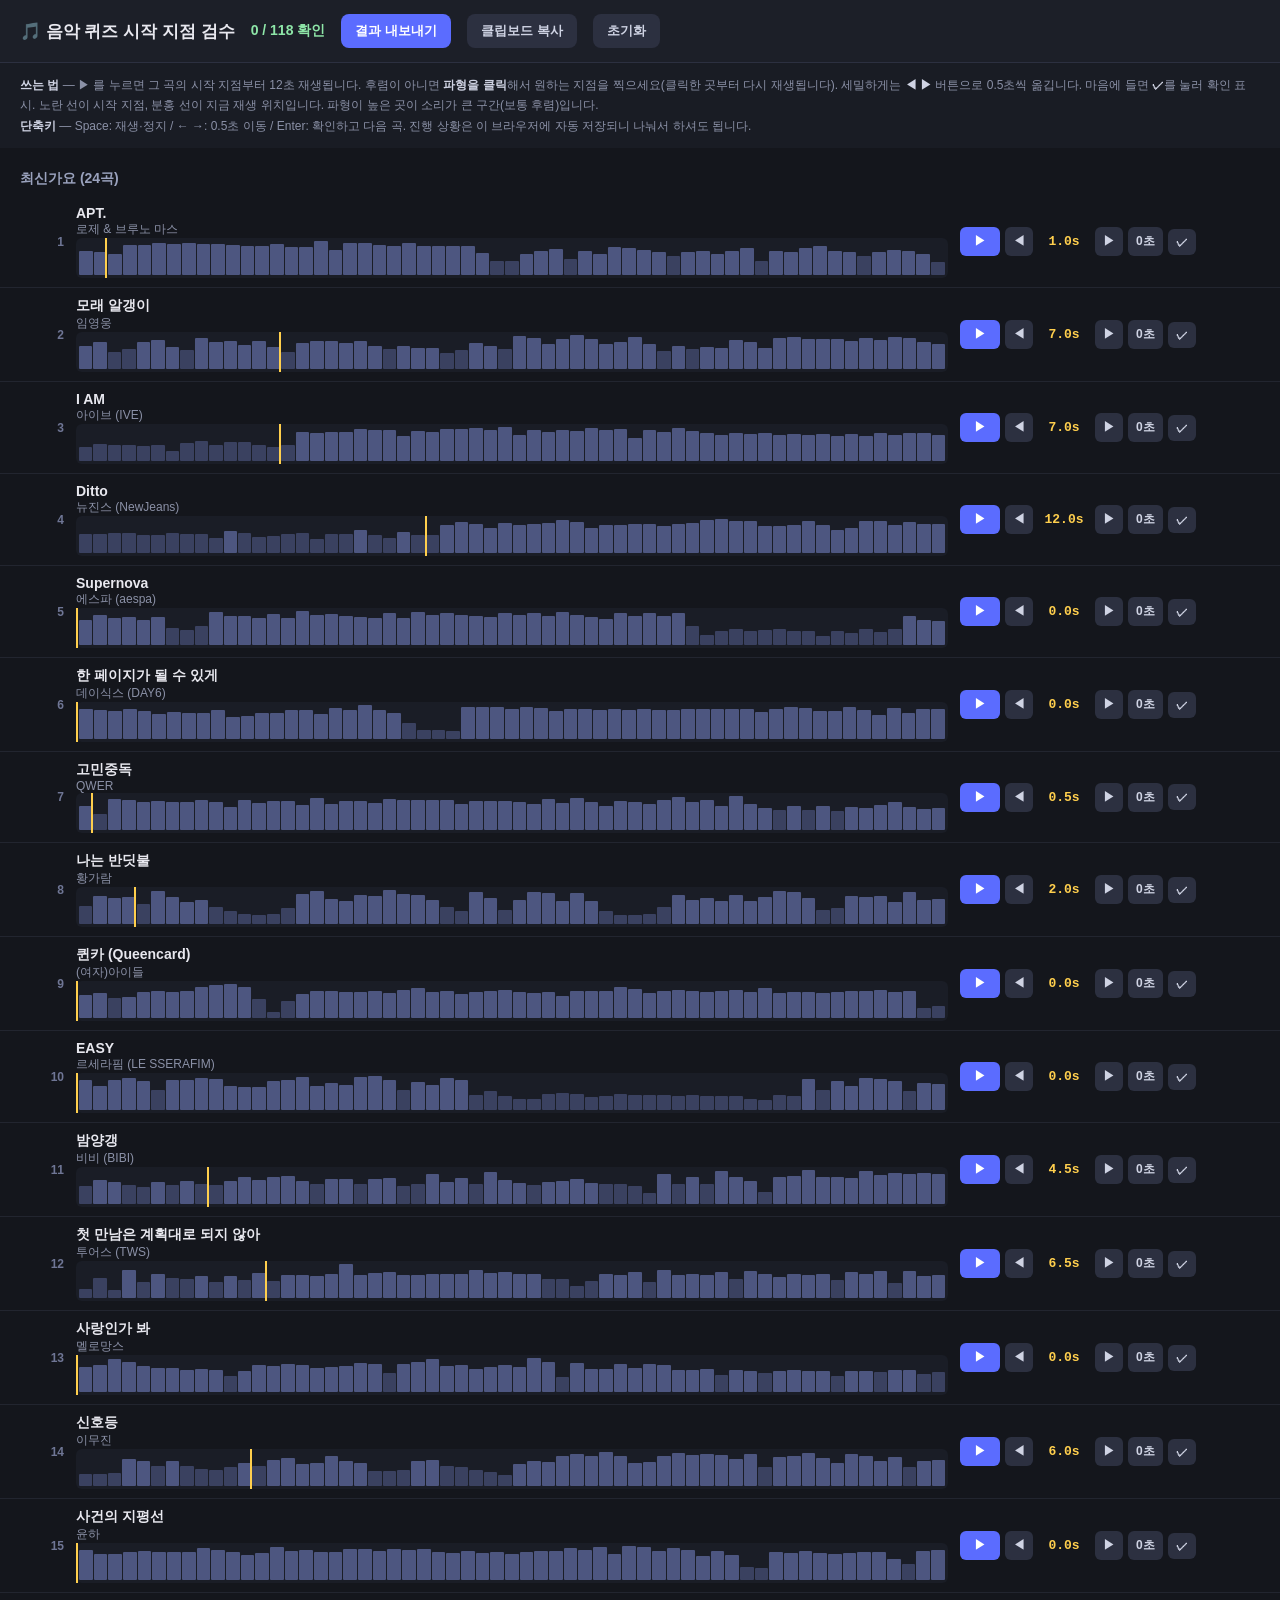
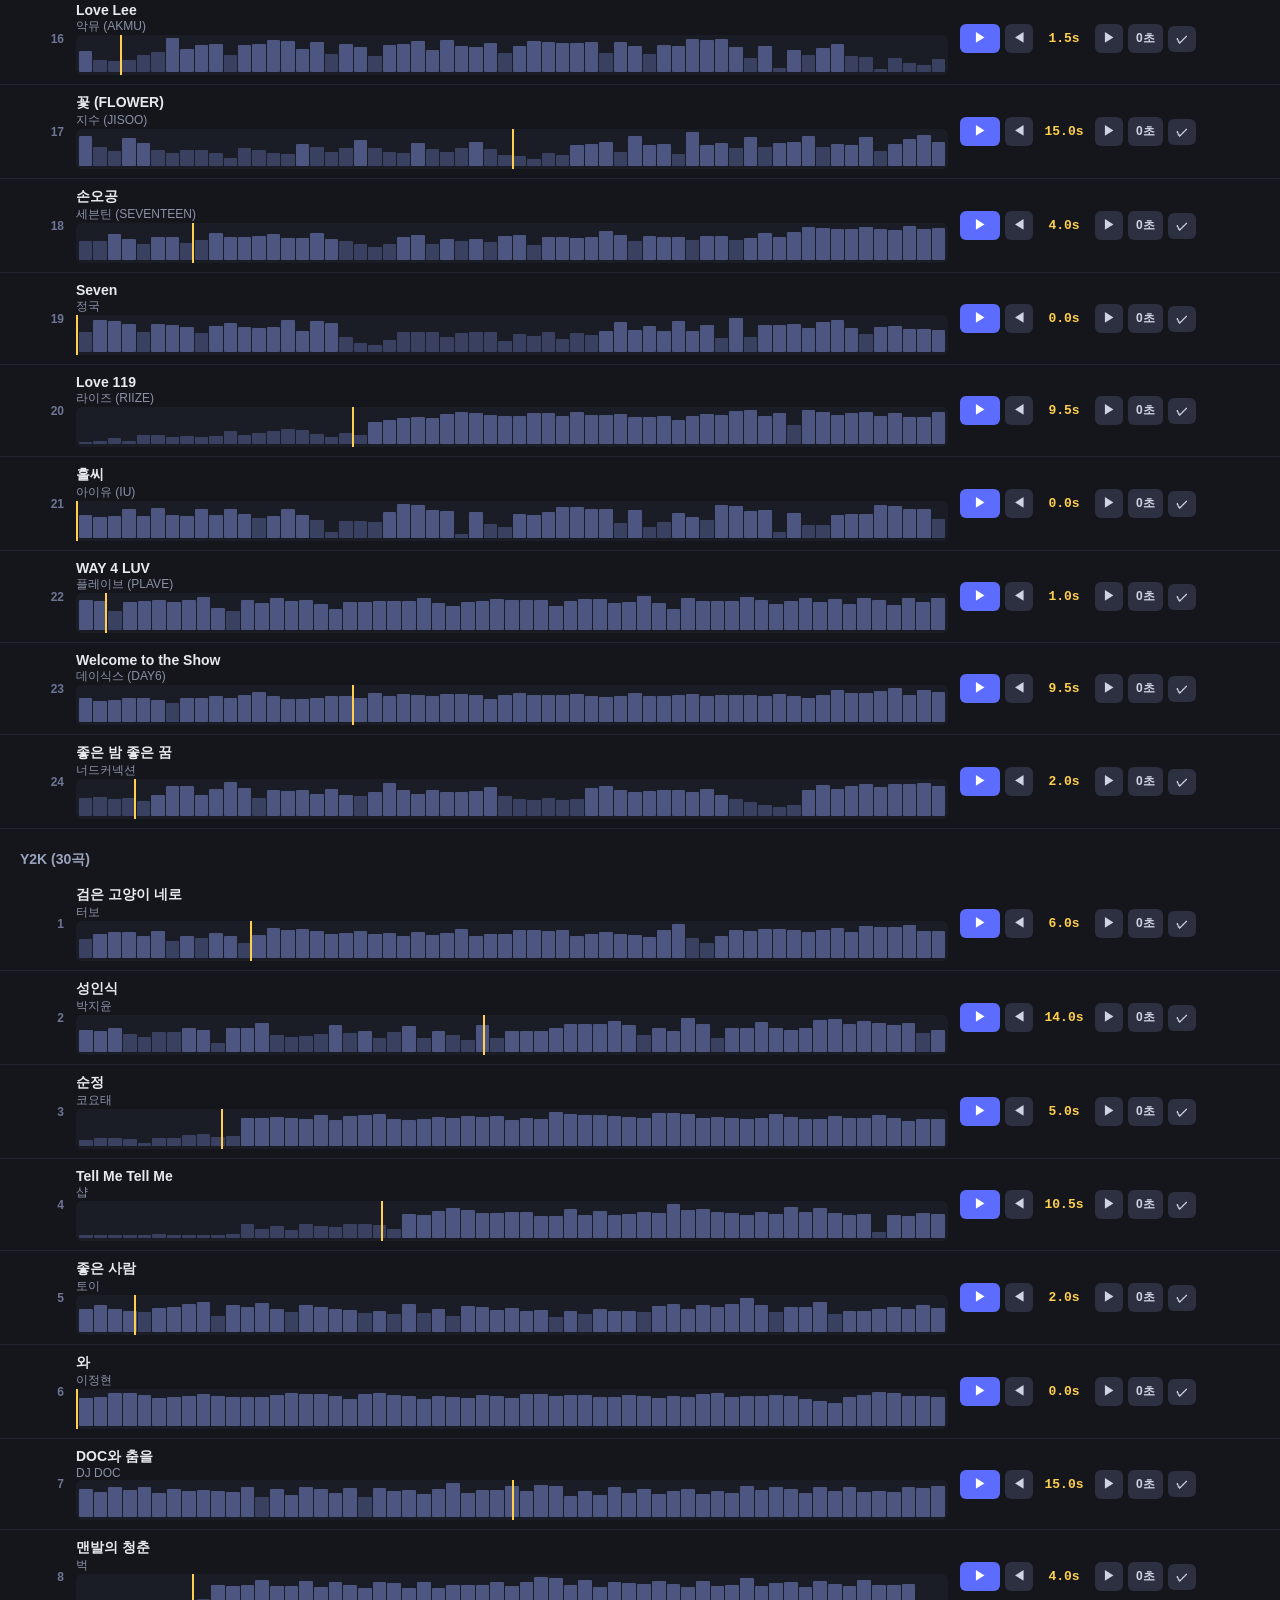
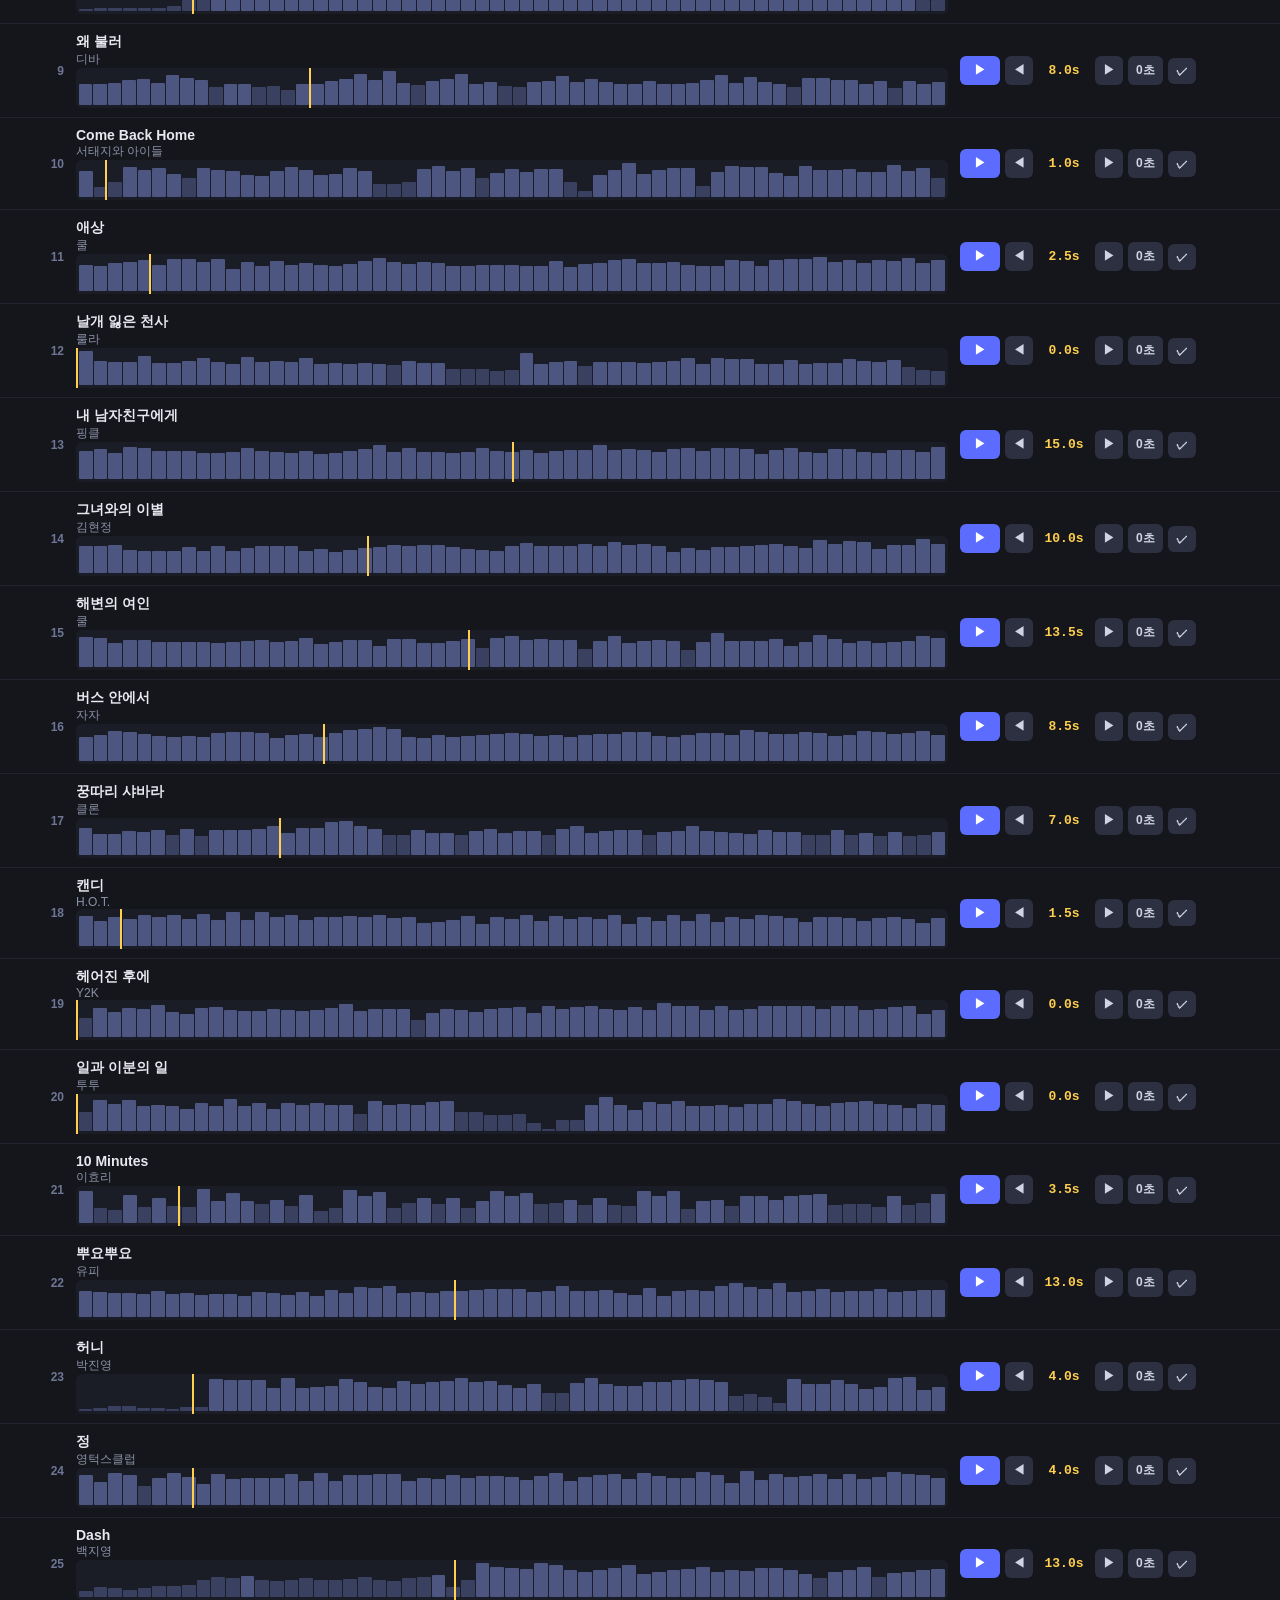
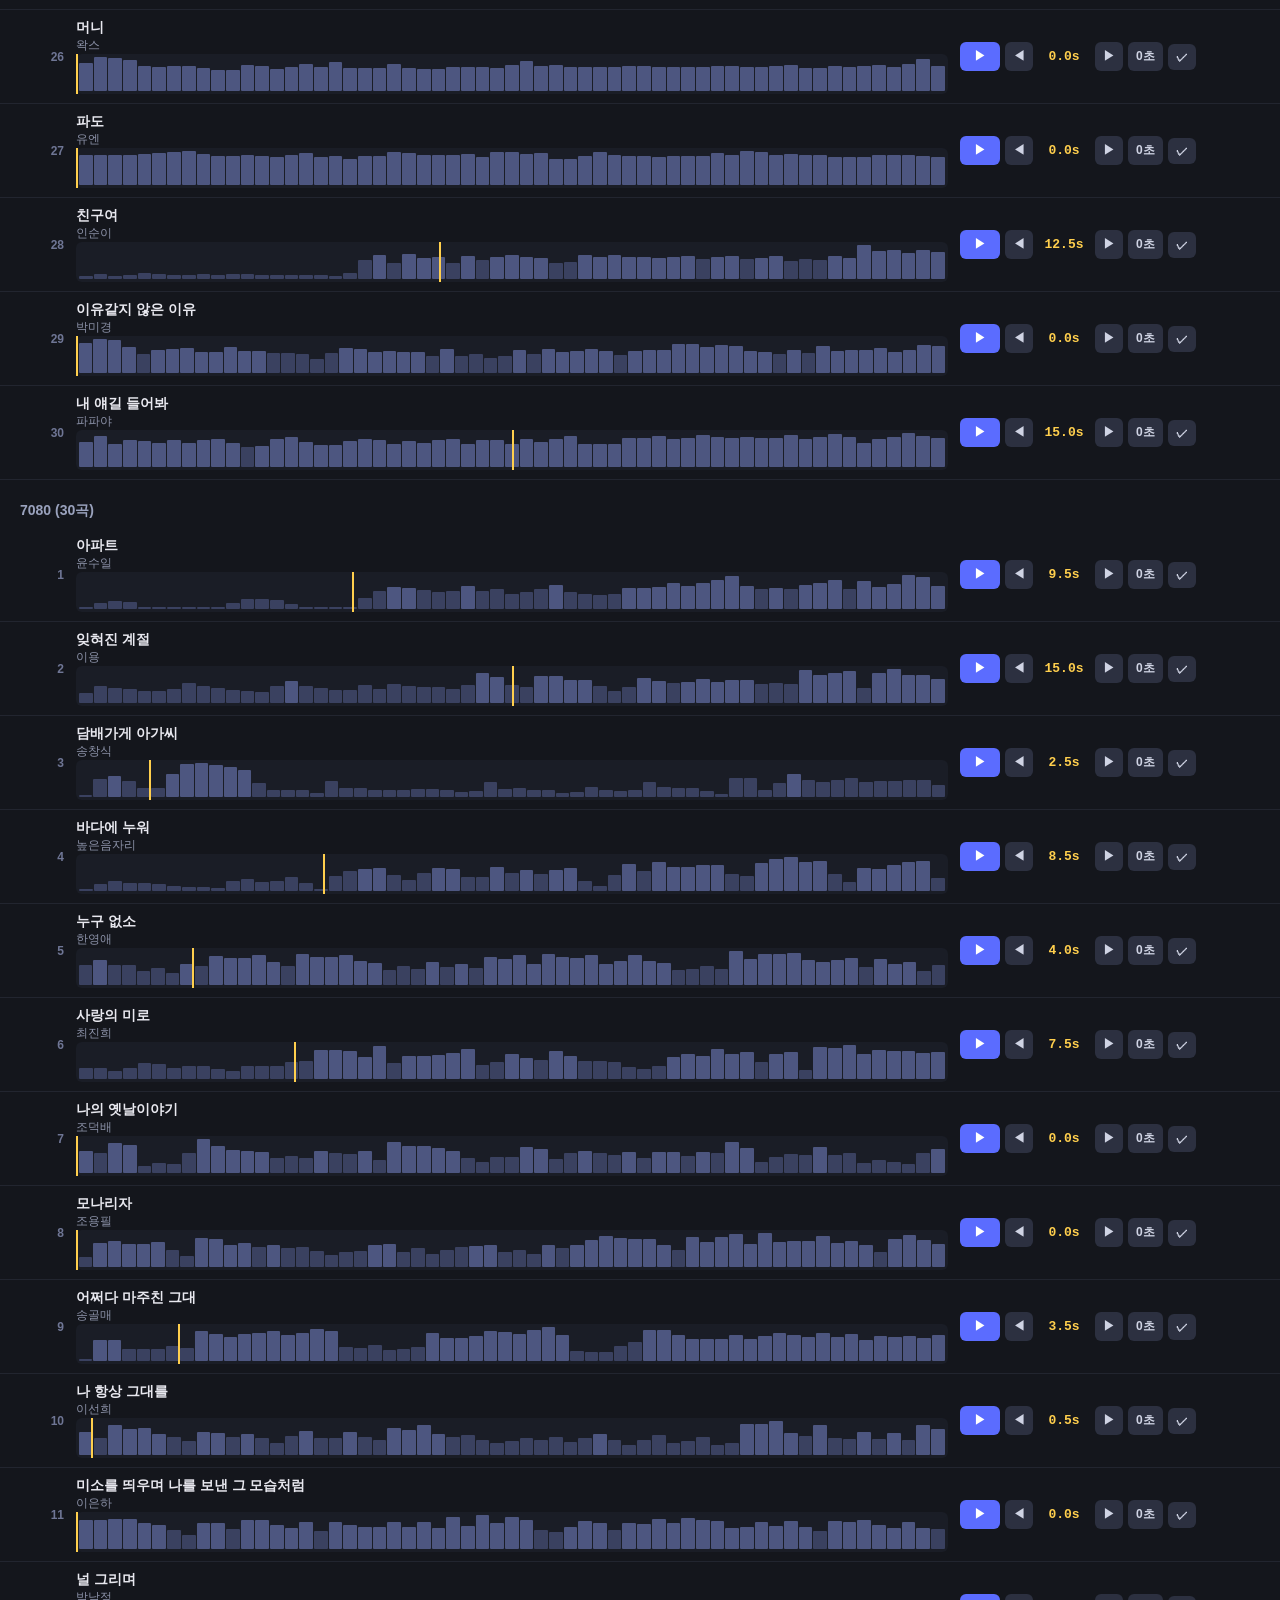
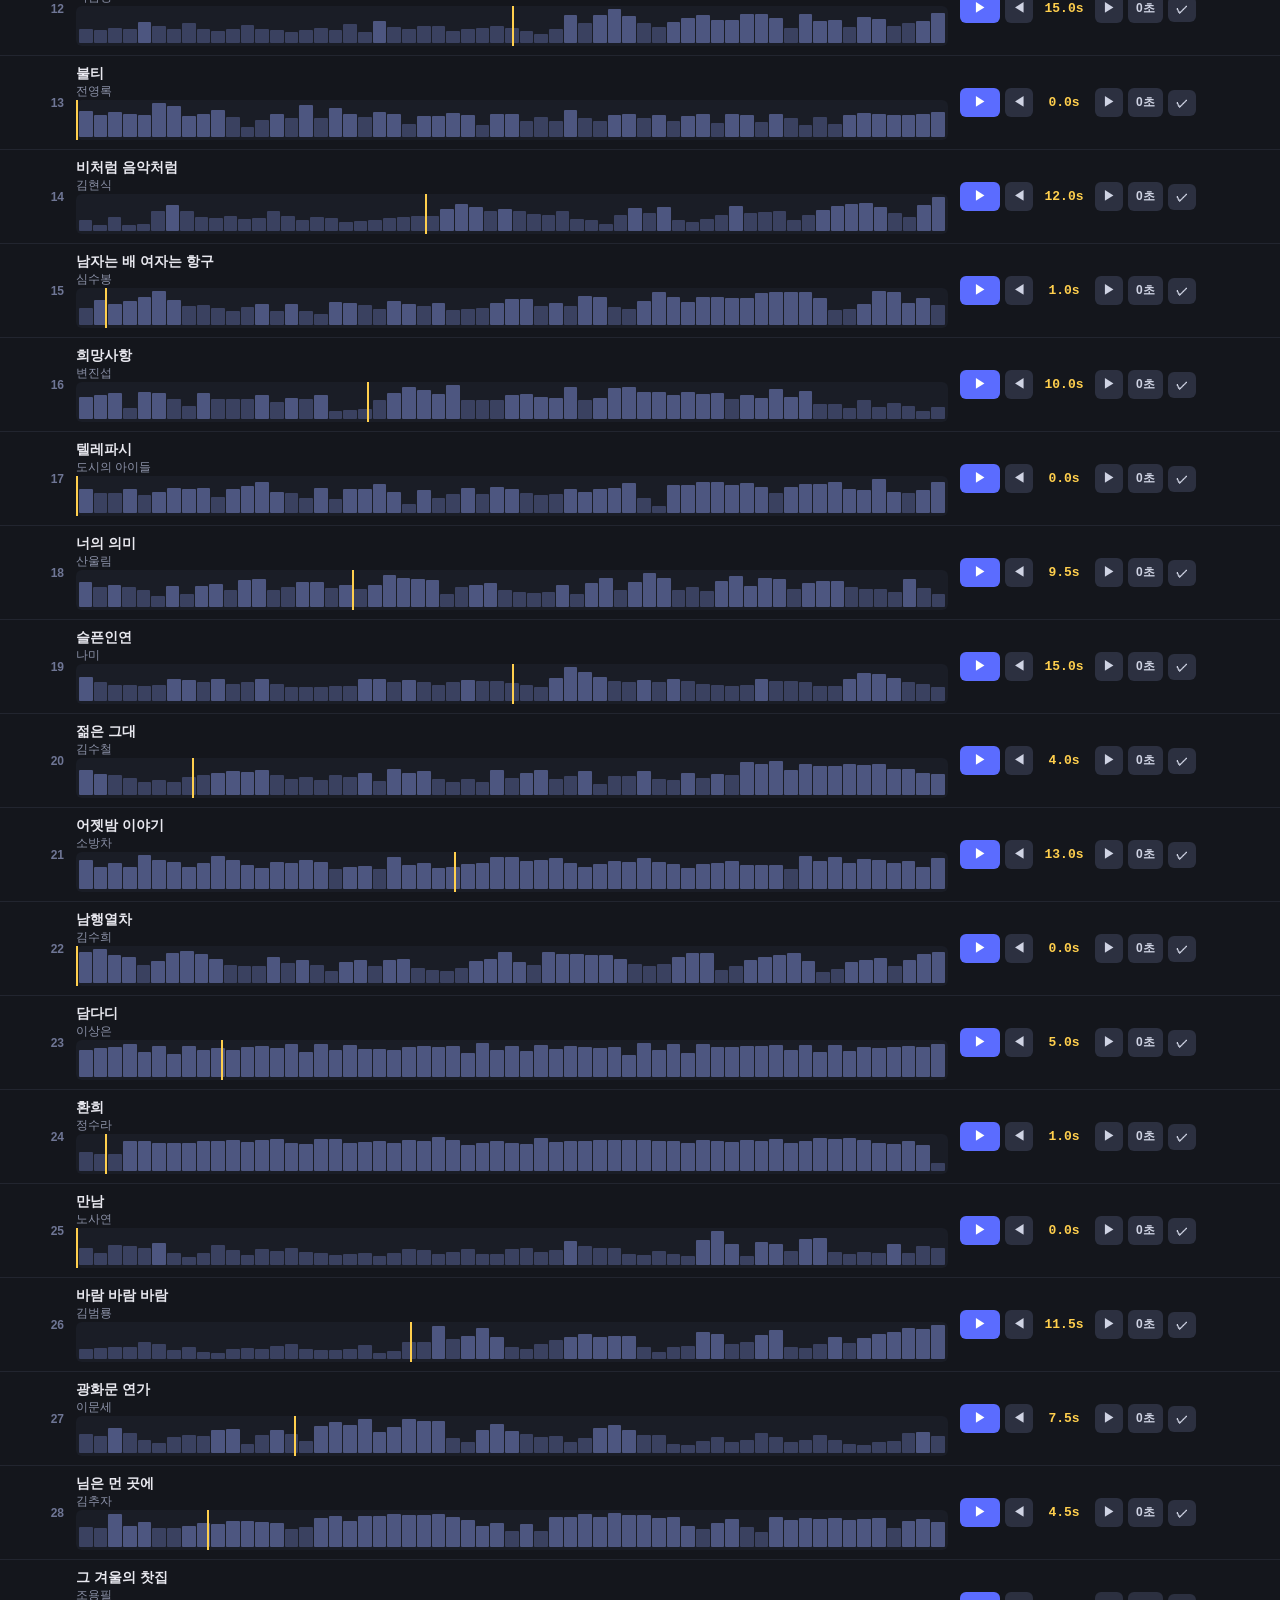
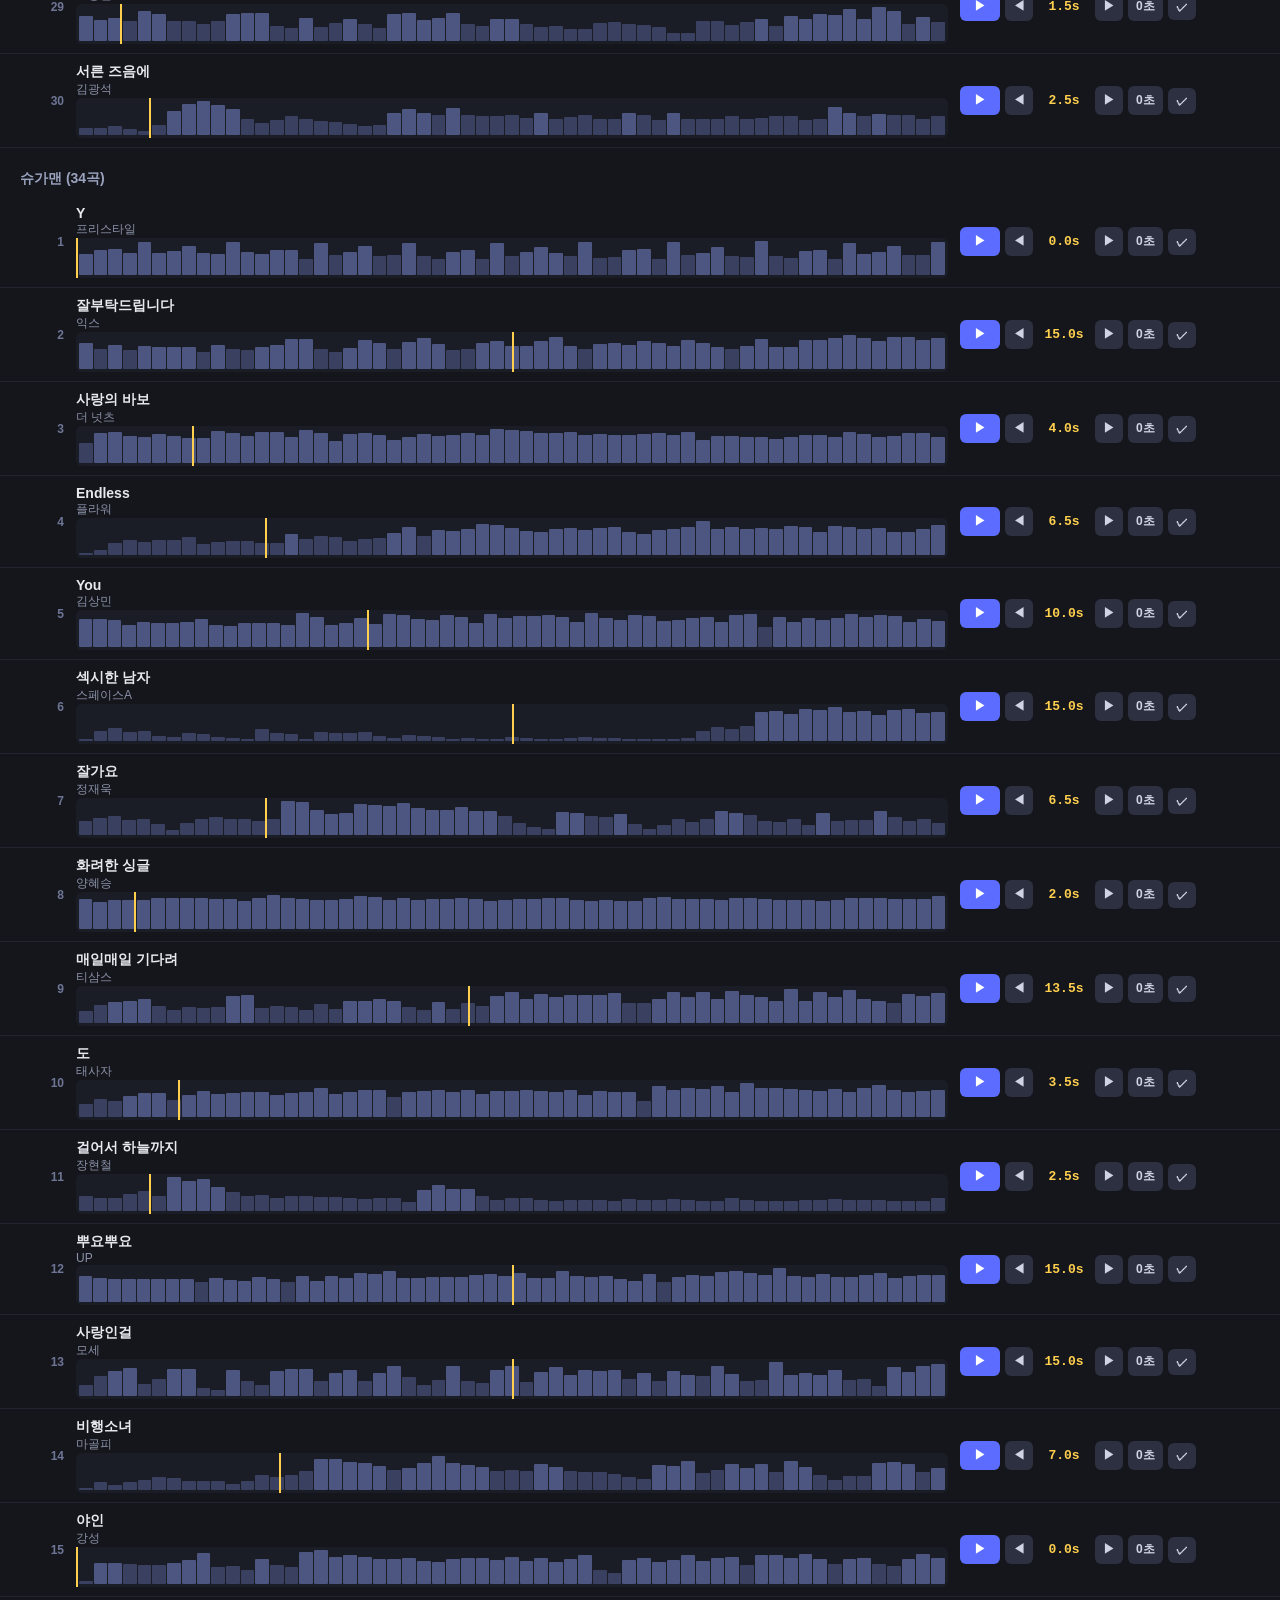
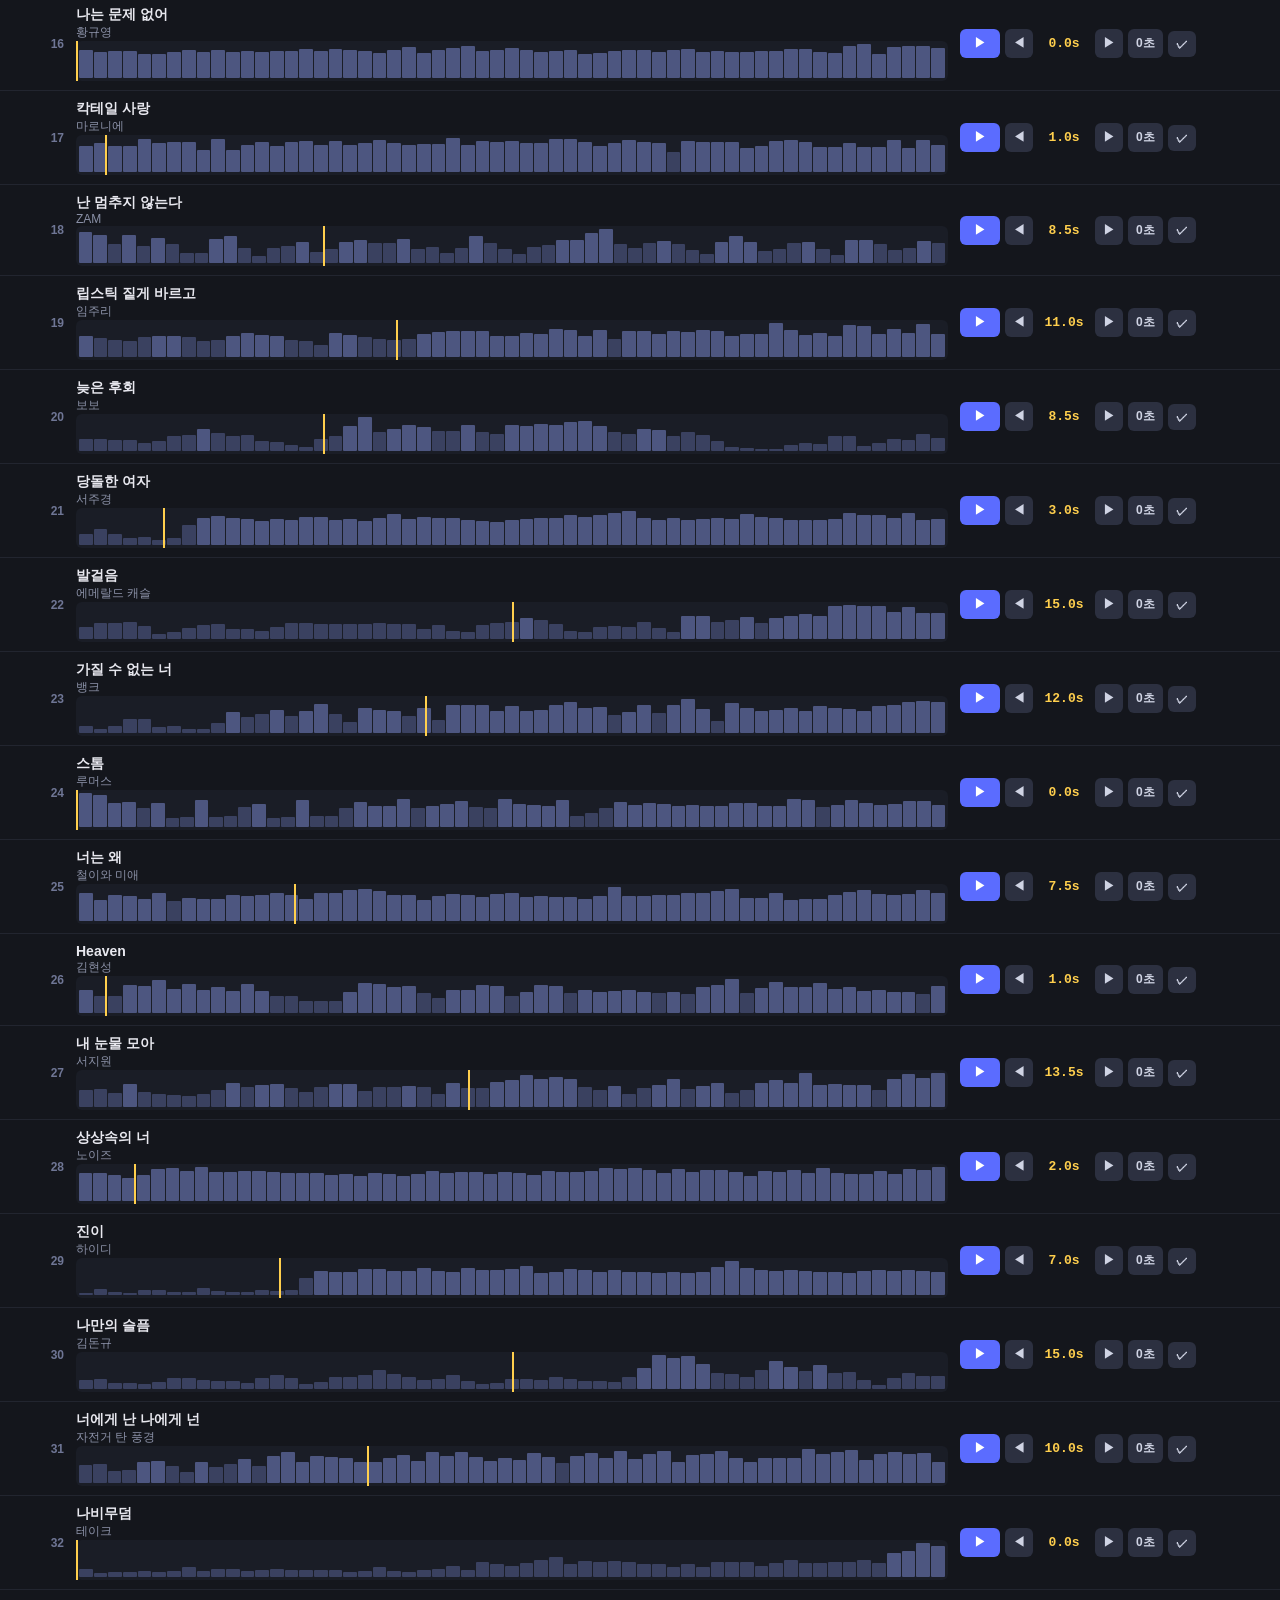
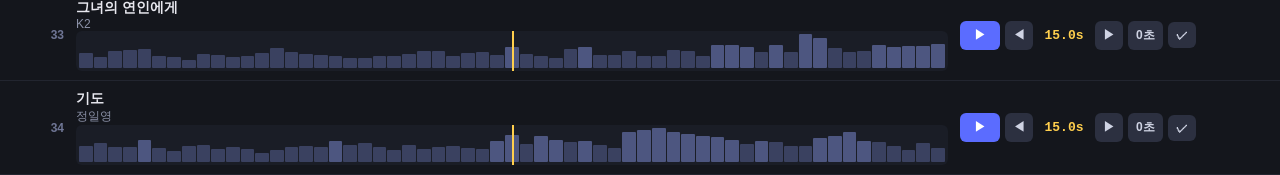
==== tools/start-review.html @ 438a7fe8 "음악 퀴즈: 곡별 시작 지점 + 진행자 구간 이동 + 음원 118곡 로컬 저장 문제: 미리듣기 30초가 전주·1절로 시작해 후렴이 안 나오는 곡이 있어 맞히기 애매했음. 118곡 " ====
<!DOCTYPE html>
<html lang="ko">
<head>
<meta charset="utf-8">
<meta name="viewport" content="width=device-width, initial-scale=1">
<title>음악 퀴즈 시작 지점 검수</title>
<style>
  * { box-sizing: border-box; }
  body { margin: 0; font-family: 'Apple SD Gothic Neo','Malgun Gothic',sans-serif; background: #14161c; color: #e8e8ef; }
  header { position: sticky; top: 0; z-index: 10; background: #1c1f28; border-bottom: 1px solid #2c3040;
    padding: 14px 20px; display: flex; gap: 16px; align-items: center; flex-wrap: wrap; }
  header h1 { font-size: 17px; margin: 0; font-weight: 800; }
  .prog { font-size: 14px; font-weight: 700; color: #8ee6a8; }
  .btn { border: 0; border-radius: 8px; padding: 8px 14px; font-weight: 800; cursor: pointer;
    background: #5b6cff; color: #fff; font-size: 13px; }
  .btn.ghost { background: #2c3040; color: #cfd3e3; }
  .btn:hover { filter: brightness(1.15); }
  .help { font-size: 12px; color: #8b91a7; line-height: 1.7; padding: 12px 20px; background: #191c24; }
  .help b { color: #cfd3e3; }
  h2 { font-size: 14px; margin: 22px 20px 8px; color: #9aa2bd; font-weight: 800; }
  .row { display: grid; grid-template-columns: 44px 1fr 300px; gap: 12px; align-items: center;
    padding: 9px 20px; border-bottom: 1px solid #22252f; }
  .row.done { background: #16211a; }
  .row.playing { background: #1d2333; }
  .no { font-size: 12px; color: #6f7695; font-weight: 700; text-align: right; }
  .meta { min-width: 0; }
  .t { font-weight: 800; font-size: 14px; white-space: nowrap; overflow: hidden; text-overflow: ellipsis; }
  .a { font-size: 12px; color: #8b91a7; }
  .wave { position: relative; height: 40px; display: flex; align-items: flex-end; gap: 1px; cursor: pointer;
    background: #1a1d26; border-radius: 6px; padding: 3px; }
  .wave i { flex: 1; background: #3a4160; border-radius: 1px; min-height: 2px; display: block; }
  .wave i.hot { background: #4d5680; }
  .wave .mark { position: absolute; top: 0; bottom: 0; width: 2px; background: #ffcf4d; pointer-events: none; }
  .wave .play { position: absolute; top: 0; bottom: 0; width: 2px; background: #ff5a7a; pointer-events: none; opacity: .9; }
  .ctl { display: flex; gap: 5px; align-items: center; }
  .ctl button { border: 0; border-radius: 6px; padding: 6px 8px; font-size: 12px; font-weight: 800;
    cursor: pointer; background: #2c3040; color: #cfd3e3; }
  .ctl button.p { background: #5b6cff; color: #fff; min-width: 40px; }
  .ctl .val { font-family: ui-monospace, Menlo, monospace; font-size: 13px; font-weight: 800;
    color: #ffcf4d; min-width: 52px; text-align: center; }
  .ctl .ok { background: #2a7a45; color: #fff; }
  #out { width: calc(100% - 40px); margin: 12px 20px 40px; height: 160px; background: #0f1116; color: #b9c0d6;
    border: 1px solid #2c3040; border-radius: 8px; padding: 10px; font-family: ui-monospace, Menlo, monospace; font-size: 12px; }
</style>
</head>
<body>
<header>
  <h1>🎵 음악 퀴즈 시작 지점 검수</h1>
  <span class="prog" id="prog">0 / 0 확인</span>
  <button class="btn" onclick="exportAll()">결과 내보내기</button>
  <button class="btn ghost" onclick="copyAll()">클립보드 복사</button>
  <button class="btn ghost" onclick="if(confirm('확인 표시와 조정값을 모두 초기화합니다. 계속?')) reset()">초기화</button>
</header>
<div class="help">
  <b>쓰는 법</b> — ▶︎ 를 누르면 그 곡의 시작 지점부터 12초 재생됩니다. 후렴이 아니면 <b>파형을 클릭</b>해서 원하는 지점을 찍으세요(클릭한 곳부터 다시 재생됩니다).
  세밀하게는 <b>◀ ▶</b> 버튼으로 0.5초씩 옮깁니다. 마음에 들면 <b>✓</b>를 눌러 확인 표시.
  노란 선이 시작 지점, 분홍 선이 지금 재생 위치입니다. 파형이 높은 곳이 소리가 큰 구간(보통 후렴)입니다.<br>
  <b>단축키</b> — Space: 재생·정지 / ← →: 0.5초 이동 / Enter: 확인하고 다음 곡. 진행 상황은 이 브라우저에 자동 저장되니 나눠서 하셔도 됩니다.
</div>
<div id="list"></div>
<textarea id="out" style="display:none" readonly></textarea>
<audio id="au"></audio>
<script>
const DATA = [{"game": "LATEST_SONGS", "label": "최신가요", "n": 1, "title": "APT.", "artist": "로제 & 브루노 마스", "src": "../audio/aud_53a3fa1f7ce2.m4a", "start": 1.0, "env": [0.72, 0.67, 0.61, 0.88, 0.9, 0.96, 0.91, 0.95, 0.93, 0.91, 0.9, 0.86, 0.87, 0.91, 0.82, 0.84, 1.0, 0.74, 0.94, 0.96, 0.9, 0.86, 0.95, 0.87, 0.86, 0.86, 0.85, 0.64, 0.42, 0.43, 0.63, 0.71, 0.78, 0.49, 0.72, 0.62, 0.82, 0.81, 0.75, 0.68, 0.57, 0.68, 0.72, 0.63, 0.72, 0.81, 0.43, 0.72, 0.68, 0.8, 0.86, 0.72, 0.67, 0.56, 0.69, 0.74, 0.72, 0.62, 0.39]}, {"game": "LATEST_SONGS", "label": "최신가요", "n": 2, "title": "모래 알갱이", "artist": "임영웅", "src": "../audio/aud_facca29c75aa.m4a", "start": 7.0, "env": [0.69, 0.79, 0.52, 0.58, 0.8, 0.85, 0.64, 0.56, 0.92, 0.8, 0.82, 0.7, 0.84, 0.64, 0.52, 0.77, 0.83, 0.84, 0.77, 0.82, 0.69, 0.6, 0.69, 0.62, 0.63, 0.47, 0.57, 0.77, 0.67, 0.59, 0.97, 0.92, 0.74, 0.88, 1.0, 0.9, 0.74, 0.8, 0.94, 0.73, 0.53, 0.67, 0.59, 0.66, 0.63, 0.86, 0.8, 0.62, 0.93, 0.95, 0.88, 0.88, 0.88, 0.83, 0.93, 0.87, 0.94, 0.92, 0.79, 0.75]}, {"game": "LATEST_SONGS", "label": "최신가요", "n": 3, "title": "I AM", "artist": "아이브 (IVE)", "src": "../audio/aud_5b6f0ad580e6.m4a", "start": 7.0, "env": [0.43, 0.52, 0.49, 0.49, 0.46, 0.47, 0.3, 0.53, 0.58, 0.49, 0.57, 0.56, 0.47, 0.43, 0.47, 0.85, 0.83, 0.86, 0.87, 0.95, 0.92, 0.92, 0.75, 0.88, 0.87, 0.94, 0.94, 0.98, 0.93, 1.0, 0.76, 0.91, 0.85, 0.93, 0.89, 0.97, 0.91, 0.94, 0.67, 0.93, 0.85, 0.97, 0.88, 0.84, 0.78, 0.82, 0.79, 0.82, 0.78, 0.81, 0.77, 0.8, 0.73, 0.79, 0.74, 0.82, 0.77, 0.83, 0.83, 0.78]}, {"game": "LATEST_SONGS", "label": "최신가요", "n": 4, "title": "Ditto", "artist": "뉴진스 (NewJeans)", "src": "../audio/aud_6f14f01640b9.m4a", "start": 12.0, "env": [0.57, 0.56, 0.6, 0.6, 0.54, 0.54, 0.58, 0.56, 0.55, 0.45, 0.66, 0.58, 0.47, 0.51, 0.55, 0.59, 0.43, 0.57, 0.56, 0.67, 0.53, 0.44, 0.61, 0.54, 0.54, 0.83, 0.91, 0.85, 0.75, 0.9, 0.83, 0.87, 0.9, 0.97, 0.91, 0.74, 0.83, 0.82, 0.86, 0.86, 0.79, 0.85, 0.88, 0.98, 1.0, 0.95, 0.95, 0.8, 0.79, 0.83, 0.95, 0.84, 0.68, 0.75, 0.95, 0.96, 0.83, 0.92, 0.87, 0.87]}, {"game": "LATEST_SONGS", "label": "최신가요", "n": 5, "title": "Supernova", "artist": "에스파 (aespa)", "src": "../audio/aud_a8e1f03bb4ce.m4a", "start": 0.0, "env": [0.75, 0.89, 0.81, 0.84, 0.74, 0.83, 0.52, 0.46, 0.55, 0.98, 0.87, 0.85, 0.8, 0.93, 0.81, 1.0, 0.89, 0.92, 0.86, 0.83, 0.81, 0.95, 0.81, 0.97, 0.88, 0.94, 0.89, 0.85, 0.82, 0.95, 0.88, 0.95, 0.87, 0.97, 0.88, 0.82, 0.78, 0.94, 0.85, 0.95, 0.87, 0.94, 0.55, 0.3, 0.43, 0.47, 0.42, 0.45, 0.48, 0.43, 0.43, 0.28, 0.41, 0.36, 0.47, 0.38, 0.48, 0.87, 0.75, 0.72]}, {"game": "LATEST_SONGS", "label": "최신가요", "n": 6, "title": "한 페이지가 될 수 있게", "artist": "데이식스 (DAY6)", "src": "../audio/aud_99026998af36.m4a", "start": 0.0, "env": [0.88, 0.86, 0.82, 0.9, 0.84, 0.74, 0.8, 0.76, 0.78, 0.85, 0.66, 0.69, 0.77, 0.78, 0.85, 0.86, 0.74, 0.91, 0.86, 1.0, 0.85, 0.78, 0.49, 0.26, 0.28, 0.23, 0.94, 0.96, 0.94, 0.89, 0.94, 0.91, 0.83, 0.89, 0.89, 0.86, 0.9, 0.86, 0.89, 0.85, 0.87, 0.9, 0.88, 0.89, 0.89, 0.9, 0.81, 0.88, 0.94, 0.93, 0.84, 0.82, 0.94, 0.86, 0.7, 0.91, 0.78, 0.89, 0.9]}, {"game": "LATEST_SONGS", "label": "최신가요", "n": 7, "title": "고민중독", "artist": "QWER", "src": "../audio/aud_e01a060012d3.m4a", "start": 0.5, "env": [0.71, 0.48, 0.93, 0.89, 0.82, 0.86, 0.83, 0.82, 0.9, 0.84, 0.69, 0.9, 0.79, 0.87, 0.87, 0.75, 0.95, 0.76, 0.85, 0.85, 0.81, 0.91, 0.9, 0.9, 0.88, 0.88, 0.76, 0.85, 0.87, 0.87, 0.84, 0.77, 0.91, 0.79, 0.94, 0.82, 0.72, 0.87, 0.82, 0.77, 0.89, 0.98, 0.82, 0.89, 0.72, 1.0, 0.78, 0.66, 0.6, 0.7, 0.59, 0.71, 0.57, 0.68, 0.64, 0.73, 0.82, 0.69, 0.61, 0.65]}, {"game": "LATEST_SONGS", "label": "최신가요", "n": 8, "title": "나는 반딧불", "artist": "황가람", "src": "../audio/aud_0a1efba2310c.m4a", "start": 2.0, "env": [0.53, 0.84, 0.77, 0.8, 0.58, 0.99, 0.79, 0.66, 0.71, 0.52, 0.39, 0.29, 0.27, 0.31, 0.49, 0.88, 0.97, 0.73, 0.68, 0.87, 0.83, 1.0, 0.88, 0.86, 0.7, 0.51, 0.4, 0.95, 0.78, 0.42, 0.71, 0.96, 0.91, 0.67, 0.91, 0.67, 0.39, 0.28, 0.27, 0.31, 0.5, 0.85, 0.71, 0.77, 0.69, 0.87, 0.68, 0.79, 0.99, 0.95, 0.77, 0.42, 0.48, 0.84, 0.79, 0.84, 0.65, 0.94, 0.71, 0.75]}, {"game": "LATEST_SONGS", "label": "최신가요", "n": 9, "title": "퀸카 (Queencard)", "artist": "(여자)아이들", "src": "../audio/aud_5f399830ee69.m4a", "start": 0.0, "env": [0.69, 0.74, 0.6, 0.63, 0.78, 0.81, 0.78, 0.79, 0.93, 0.99, 1.0, 0.93, 0.55, 0.19, 0.5, 0.7, 0.81, 0.81, 0.76, 0.78, 0.79, 0.73, 0.84, 0.88, 0.78, 0.79, 0.72, 0.76, 0.79, 0.84, 0.77, 0.74, 0.76, 0.64, 0.8, 0.81, 0.79, 0.91, 0.85, 0.75, 0.79, 0.84, 0.81, 0.77, 0.81, 0.83, 0.78, 0.88, 0.75, 0.77, 0.78, 0.74, 0.76, 0.81, 0.81, 0.84, 0.78, 0.8, 0.3, 0.36]}, {"game": "LATEST_SONGS", "label": "최신가요", "n": 10, "title": "EASY", "artist": "르세라핌 (LE SSERAFIM)", "src": "../audio/aud_043776739617.m4a", "start": 0.0, "env": [0.89, 0.71, 0.89, 0.96, 0.87, 0.59, 0.88, 0.9, 0.95, 0.91, 0.71, 0.68, 0.67, 0.85, 0.88, 0.97, 0.7, 0.79, 0.73, 0.99, 1.0, 0.9, 0.6, 0.82, 0.73, 0.96, 0.88, 0.44, 0.55, 0.43, 0.34, 0.33, 0.48, 0.51, 0.47, 0.39, 0.42, 0.47, 0.46, 0.46, 0.45, 0.43, 0.46, 0.41, 0.42, 0.41, 0.33, 0.31, 0.45, 0.41, 0.93, 0.58, 0.86, 0.7, 0.96, 0.91, 0.85, 0.56, 0.79, 0.78]}, {"game": "LATEST_SONGS", "label": "최신가요", "n": 11, "title": "밤양갱", "artist": "비비 (BIBI)", "src": "../audio/aud_e8aa5aabde44.m4a", "start": 4.5, "env": [0.53, 0.72, 0.65, 0.55, 0.5, 0.65, 0.57, 0.68, 0.6, 0.56, 0.69, 0.79, 0.72, 0.8, 0.82, 0.69, 0.6, 0.75, 0.74, 0.6, 0.73, 0.77, 0.53, 0.58, 0.88, 0.66, 0.76, 0.59, 0.96, 0.71, 0.61, 0.57, 0.66, 0.69, 0.75, 0.62, 0.59, 0.6, 0.53, 0.32, 0.89, 0.58, 0.8, 0.58, 0.97, 0.8, 0.68, 0.35, 0.81, 0.83, 1.0, 0.81, 0.79, 0.77, 0.97, 0.85, 0.92, 0.88, 0.91, 0.88]}, {"game": "LATEST_SONGS", "label": "최신가요", "n": 12, "title": "첫 만남은 계획대로 되지 않아", "artist": "투어스 (TWS)", "src": "../audio/aud_2a6f41c39b69.m4a", "start": 6.5, "env": [0.28, 0.6, 0.25, 0.82, 0.48, 0.7, 0.58, 0.56, 0.64, 0.49, 0.66, 0.53, 0.74, 0.51, 0.68, 0.67, 0.65, 0.71, 1.0, 0.69, 0.74, 0.76, 0.67, 0.67, 0.71, 0.7, 0.72, 0.82, 0.75, 0.76, 0.72, 0.72, 0.55, 0.56, 0.37, 0.5, 0.72, 0.69, 0.76, 0.47, 0.83, 0.68, 0.7, 0.67, 0.77, 0.57, 0.8, 0.72, 0.63, 0.71, 0.69, 0.72, 0.53, 0.77, 0.7, 0.8, 0.44, 0.79, 0.66, 0.68]}, {"game": "LATEST_SONGS", "label": "최신가요", "n": 13, "title": "사랑인가 봐", "artist": "멜로망스", "src": "../audio/aud_732cc18caebb.m4a", "start": 0.0, "env": [0.73, 0.8, 0.99, 0.88, 0.76, 0.7, 0.72, 0.64, 0.68, 0.66, 0.47, 0.62, 0.8, 0.76, 0.82, 0.81, 0.7, 0.75, 0.76, 0.85, 0.83, 0.57, 0.84, 0.88, 0.98, 0.77, 0.8, 0.68, 0.74, 0.79, 0.75, 1.0, 0.89, 0.44, 0.85, 0.69, 0.68, 0.84, 0.72, 0.82, 0.79, 0.64, 0.65, 0.69, 0.5, 0.65, 0.63, 0.55, 0.62, 0.65, 0.63, 0.63, 0.49, 0.61, 0.61, 0.59, 0.66, 0.64, 0.53, 0.59]}, {"game": "LATEST_SONGS", "label": "최신가요", "n": 14, "title": "신호등", "artist": "이무진", "src": "../audio/aud_63d93a414576.m4a", "start": 6.0, "env": [0.37, 0.37, 0.4, 0.8, 0.73, 0.59, 0.73, 0.59, 0.52, 0.49, 0.57, 0.69, 0.6, 0.78, 0.84, 0.66, 0.69, 0.88, 0.75, 0.69, 0.45, 0.45, 0.49, 0.73, 0.78, 0.59, 0.56, 0.47, 0.42, 0.33, 0.65, 0.74, 0.72, 0.88, 0.94, 0.9, 1.0, 0.89, 0.67, 0.7, 0.89, 0.97, 0.92, 0.94, 0.92, 0.8, 0.94, 0.56, 0.86, 0.9, 0.99, 0.84, 0.69, 0.94, 0.88, 0.74, 0.85, 0.56, 0.73, 0.78]}, {"game": "LATEST_SONGS", "label": "최신가요", "n": 15, "title": "사건의 지평선", "artist": "윤하", "src": "../audio/aud_062567ec9806.m4a", "start": 0.0, "env": [0.89, 0.77, 0.76, 0.82, 0.86, 0.84, 0.84, 0.83, 0.95, 0.9, 0.83, 0.74, 0.81, 0.98, 0.86, 0.89, 0.82, 0.83, 0.92, 0.92, 0.85, 0.93, 0.89, 0.92, 0.82, 0.81, 0.85, 0.79, 0.82, 0.77, 0.83, 0.86, 0.85, 0.96, 0.9, 0.97, 0.78, 1.0, 0.98, 0.85, 0.95, 0.88, 0.7, 0.85, 0.73, 0.39, 0.36, 0.83, 0.81, 0.85, 0.79, 0.77, 0.79, 0.83, 0.84, 0.61, 0.47, 0.85, 0.9]}, {"game": "LATEST_SONGS", "label": "최신가요", "n": 16, "title": "Love Lee", "artist": "악뮤 (AKMU)", "src": "../audio/aud_6abd51b0af06.m4a", "start": 1.5, "env": [0.62, 0.36, 0.33, 0.36, 0.51, 0.59, 1.0, 0.69, 0.8, 0.84, 0.51, 0.8, 0.82, 0.96, 0.92, 0.68, 0.88, 0.53, 0.82, 0.74, 0.49, 0.81, 0.84, 0.93, 0.66, 0.95, 0.76, 0.73, 0.87, 0.57, 0.76, 0.91, 0.89, 0.85, 0.86, 0.88, 0.55, 0.9, 0.78, 0.54, 0.8, 0.78, 0.99, 0.96, 0.97, 0.74, 0.41, 0.77, 0.12, 0.66, 0.51, 0.72, 0.82, 0.49, 0.46, 0.09, 0.43, 0.27, 0.22, 0.39]}, {"game": "LATEST_SONGS", "label": "최신가요", "n": 17, "title": "꽃 (FLOWER)", "artist": "지수 (JISOO)", "src": "../audio/aud_c829c39144fc.m4a", "start": 15.0, "env": [0.9, 0.55, 0.44, 0.83, 0.69, 0.47, 0.4, 0.49, 0.49, 0.4, 0.25, 0.53, 0.49, 0.38, 0.37, 0.64, 0.55, 0.42, 0.54, 0.78, 0.54, 0.42, 0.38, 0.69, 0.5, 0.41, 0.54, 0.71, 0.51, 0.32, 0.31, 0.2, 0.38, 0.32, 0.61, 0.65, 0.7, 0.41, 0.9, 0.61, 0.64, 0.37, 1.0, 0.62, 0.69, 0.54, 0.86, 0.55, 0.68, 0.72, 0.9, 0.56, 0.66, 0.62, 0.87, 0.45, 0.64, 0.81, 0.91, 0.71]}, {"game": "LATEST_SONGS", "label": "최신가요", "n": 18, "title": "손오공", "artist": "세븐틴 (SEVENTEEN)", "src": "../audio/aud_b4a32c7b08ed.m4a", "start": 4.0, "env": [0.56, 0.55, 0.77, 0.62, 0.49, 0.68, 0.68, 0.52, 0.6, 0.8, 0.69, 0.67, 0.7, 0.76, 0.65, 0.64, 0.81, 0.62, 0.56, 0.49, 0.39, 0.47, 0.68, 0.73, 0.47, 0.62, 0.56, 0.62, 0.54, 0.72, 0.73, 0.46, 0.67, 0.69, 0.64, 0.69, 0.85, 0.75, 0.55, 0.71, 0.69, 0.69, 0.59, 0.71, 0.71, 0.6, 0.66, 0.81, 0.69, 0.83, 0.99, 0.94, 0.93, 0.91, 0.97, 0.91, 0.9, 1.0, 0.92, 0.96]}, {"game": "LATEST_SONGS", "label": "최신가요", "n": 19, "title": "Seven", "artist": "정국", "src": "../audio/aud_d23715c872f7.m4a", "start": 0.0, "env": [0.6, 0.94, 0.93, 0.82, 0.6, 0.82, 0.79, 0.74, 0.56, 0.78, 0.87, 0.73, 0.72, 0.75, 0.96, 0.62, 0.92, 0.85, 0.46, 0.27, 0.21, 0.35, 0.59, 0.58, 0.6, 0.45, 0.57, 0.6, 0.6, 0.34, 0.53, 0.48, 0.59, 0.4, 0.57, 0.52, 0.63, 0.89, 0.66, 0.76, 0.61, 0.92, 0.61, 0.81, 0.42, 1.0, 0.46, 0.8, 0.81, 0.82, 0.72, 0.9, 0.94, 0.71, 0.53, 0.75, 0.76, 0.68, 0.69, 0.66]}, {"game": "LATEST_SONGS", "label": "최신가요", "n": 20, "title": "Love 119", "artist": "라이즈 (RIIZE)", "src": "../audio/aud_e38e0c43f86c.m4a", "start": 9.5, "env": [0.07, 0.08, 0.17, 0.08, 0.28, 0.27, 0.21, 0.24, 0.2, 0.23, 0.4, 0.28, 0.34, 0.39, 0.44, 0.41, 0.29, 0.21, 0.34, 0.26, 0.65, 0.7, 0.76, 0.8, 0.77, 0.89, 0.94, 0.92, 0.85, 0.82, 0.82, 0.92, 0.91, 0.83, 0.95, 0.86, 0.87, 0.89, 0.8, 0.81, 0.84, 0.72, 0.82, 0.89, 0.85, 0.98, 1.0, 0.84, 0.92, 0.55, 1.0, 0.96, 0.85, 0.93, 0.95, 0.84, 0.91, 0.79, 0.81, 0.96]}, {"game": "LATEST_SONGS", "label": "최신가요", "n": 21, "title": "홀씨", "artist": "아이유 (IU)", "src": "../audio/aud_16a71e6e8d01.m4a", "start": 0.0, "env": [0.68, 0.61, 0.64, 0.85, 0.64, 0.89, 0.69, 0.64, 0.85, 0.68, 0.85, 0.7, 0.6, 0.66, 0.87, 0.69, 0.54, 0.18, 0.5, 0.5, 0.47, 0.78, 1.0, 0.97, 0.82, 0.81, 0.13, 0.76, 0.41, 0.34, 0.71, 0.68, 0.77, 0.91, 0.91, 0.85, 0.86, 0.46, 0.84, 0.34, 0.47, 0.74, 0.62, 0.53, 0.98, 0.94, 0.81, 0.82, 0.19, 0.75, 0.4, 0.38, 0.67, 0.72, 0.71, 0.97, 0.95, 0.87, 0.85, 0.56]}, {"game": "LATEST_SONGS", "label": "최신가요", "n": 22, "title": "WAY 4 LUV", "artist": "플레이브 (PLAVE)", "src": "../audio/aud_db06a395252a.m4a", "start": 1.0, "env": [0.88, 0.86, 0.55, 0.83, 0.85, 0.89, 0.84, 0.89, 0.97, 0.64, 0.57, 0.89, 0.81, 0.94, 0.85, 0.89, 0.78, 0.61, 0.84, 0.83, 0.85, 0.87, 0.86, 0.94, 0.79, 0.7, 0.84, 0.86, 0.93, 0.88, 0.88, 0.9, 0.7, 0.87, 0.92, 0.92, 0.8, 0.84, 1.0, 0.8, 0.63, 0.94, 0.86, 0.86, 0.86, 0.97, 0.9, 0.77, 0.87, 0.95, 0.84, 0.91, 0.78, 0.94, 0.88, 0.73, 0.94, 0.84, 0.94]}, {"game": "LATEST_SONGS", "label": "최신가요", "n": 23, "title": "Welcome to the Show", "artist": "데이식스 (DAY6)", "src": "../audio/aud_952fc0cf8941.m4a", "start": 9.5, "env": [0.7, 0.63, 0.65, 0.7, 0.71, 0.66, 0.55, 0.72, 0.71, 0.77, 0.72, 0.79, 0.88, 0.77, 0.69, 0.67, 0.7, 0.76, 0.77, 0.7, 0.86, 0.76, 0.82, 0.8, 0.78, 0.83, 0.84, 0.81, 0.69, 0.79, 0.87, 0.79, 0.81, 0.81, 0.82, 0.76, 0.74, 0.76, 0.85, 0.76, 0.77, 0.81, 0.82, 0.77, 0.81, 0.79, 0.79, 0.78, 0.84, 0.78, 0.7, 0.8, 0.95, 0.87, 0.87, 0.92, 1.0, 0.8, 0.94, 0.9]}, {"game": "LATEST_SONGS", "label": "최신가요", "n": 24, "title": "좋은 밤 좋은 꿈", "artist": "너드커넥션", "src": "../audio/aud_52bc2dbf532d.m4a", "start": 2.0, "env": [0.54, 0.57, 0.51, 0.53, 0.45, 0.61, 0.89, 0.88, 0.62, 0.8, 1.0, 0.84, 0.53, 0.77, 0.73, 0.78, 0.65, 0.8, 0.62, 0.59, 0.71, 0.98, 0.77, 0.65, 0.78, 0.72, 0.72, 0.73, 0.87, 0.59, 0.51, 0.47, 0.54, 0.49, 0.52, 0.82, 0.88, 0.77, 0.71, 0.73, 0.77, 0.77, 0.71, 0.81, 0.62, 0.51, 0.42, 0.34, 0.28, 0.33, 0.78, 0.91, 0.81, 0.89, 0.95, 0.87, 0.94, 0.95, 0.97, 0.89]}, {"game": "SONG_Y2K", "label": "Y2K", "n": 1, "title": "검은 고양이 네로", "artist": "터보", "src": "../audio/aud_9e86da59b467.m4a", "start": 6.0, "env": [0.55, 0.7, 0.78, 0.76, 0.66, 0.81, 0.52, 0.66, 0.6, 0.74, 0.65, 0.46, 0.68, 0.89, 0.83, 0.87, 0.8, 0.72, 0.75, 0.8, 0.7, 0.74, 0.66, 0.77, 0.69, 0.73, 0.87, 0.66, 0.7, 0.71, 0.83, 0.82, 0.8, 0.82, 0.65, 0.71, 0.78, 0.7, 0.69, 0.61, 0.83, 1.0, 0.59, 0.46, 0.66, 0.84, 0.81, 0.87, 0.86, 0.82, 0.77, 0.83, 0.89, 0.77, 0.94, 0.92, 0.91, 0.97, 0.8, 0.8]}, {"game": "SONG_Y2K", "label": "Y2K", "n": 2, "title": "성인식", "artist": "박지윤", "src": "../audio/aud_e0f0cca74ad5.m4a", "start": 14.0, "env": [0.64, 0.62, 0.72, 0.54, 0.44, 0.6, 0.59, 0.7, 0.65, 0.27, 0.7, 0.72, 0.85, 0.52, 0.45, 0.49, 0.53, 0.79, 0.57, 0.63, 0.43, 0.59, 0.77, 0.42, 0.61, 0.51, 0.36, 0.79, 0.43, 0.62, 0.63, 0.63, 0.7, 0.83, 0.82, 0.82, 0.91, 0.81, 0.52, 0.71, 0.62, 1.0, 0.83, 0.42, 0.72, 0.7, 0.88, 0.71, 0.66, 0.71, 0.94, 0.97, 0.84, 0.91, 0.87, 0.8, 0.87, 0.57, 0.64]}, {"game": "SONG_Y2K", "label": "Y2K", "n": 3, "title": "순정", "artist": "코요태", "src": "../audio/aud_ba89c293bb68.m4a", "start": 5.0, "env": [0.17, 0.23, 0.23, 0.2, 0.1, 0.24, 0.25, 0.34, 0.35, 0.27, 0.3, 0.84, 0.83, 0.85, 0.83, 0.8, 0.91, 0.77, 0.88, 0.93, 0.95, 0.81, 0.76, 0.8, 0.86, 0.84, 0.9, 0.87, 0.9, 0.77, 0.84, 0.8, 1.0, 0.95, 0.92, 0.92, 0.89, 0.86, 0.84, 0.97, 0.97, 0.95, 0.83, 0.86, 0.84, 0.81, 0.84, 0.94, 0.85, 0.79, 0.79, 0.88, 0.82, 0.82, 0.92, 0.83, 0.75, 0.79, 0.8]}, {"game": "SONG_Y2K", "label": "Y2K", "n": 4, "title": "Tell Me Tell Me", "artist": "샵", "src": "../audio/aud_ffabaac5c35e.m4a", "start": 10.5, "env": [0.09, 0.1, 0.1, 0.1, 0.1, 0.11, 0.09, 0.09, 0.1, 0.1, 0.11, 0.42, 0.28, 0.36, 0.25, 0.43, 0.35, 0.34, 0.43, 0.42, 0.4, 0.28, 0.7, 0.67, 0.81, 0.88, 0.82, 0.75, 0.74, 0.76, 0.76, 0.65, 0.64, 0.85, 0.69, 0.8, 0.68, 0.7, 0.76, 0.73, 1.0, 0.84, 0.85, 0.78, 0.74, 0.68, 0.76, 0.72, 0.92, 0.77, 0.89, 0.75, 0.69, 0.7, 0.18, 0.69, 0.64, 0.74, 0.71]}, {"game": "SONG_Y2K", "label": "Y2K", "n": 5, "title": "좋은 사람", "artist": "토이", "src": "../audio/aud_98d01a1a17cf.m4a", "start": 2.0, "env": [0.69, 0.79, 0.67, 0.63, 0.6, 0.71, 0.73, 0.84, 0.88, 0.47, 0.79, 0.75, 0.85, 0.69, 0.58, 0.81, 0.74, 0.67, 0.64, 0.55, 0.63, 0.54, 0.82, 0.55, 0.67, 0.49, 0.76, 0.74, 0.66, 0.71, 0.61, 0.66, 0.45, 0.62, 0.54, 0.68, 0.62, 0.61, 0.6, 0.77, 0.83, 0.68, 0.79, 0.74, 0.84, 1.0, 0.79, 0.6, 0.73, 0.73, 0.88, 0.54, 0.63, 0.63, 0.67, 0.75, 0.67, 0.8, 0.72]}, {"game": "SONG_Y2K", "label": "Y2K", "n": 6, "title": "와", "artist": "이정현", "src": "../audio/aud_c7b940c0ee28.m4a", "start": 0.0, "env": [0.83, 0.87, 0.98, 0.98, 0.91, 0.82, 0.87, 0.9, 0.94, 0.88, 0.86, 0.85, 0.87, 0.93, 0.99, 0.95, 0.95, 0.9, 0.79, 0.95, 0.98, 0.91, 0.88, 0.8, 0.89, 0.86, 0.84, 0.91, 0.9, 0.82, 0.94, 0.96, 0.9, 0.93, 0.91, 0.86, 0.86, 0.92, 0.88, 0.82, 0.88, 0.87, 0.95, 0.99, 0.86, 0.89, 0.9, 0.91, 0.9, 0.81, 0.74, 0.68, 0.87, 0.91, 1.0, 0.98, 0.89, 0.89, 0.85]}, {"game": "SONG_Y2K", "label": "Y2K", "n": 7, "title": "DOC와 춤을", "artist": "DJ DOC", "src": "../audio/aud_1486370248dc.m4a", "start": 15.0, "env": [0.83, 0.75, 0.89, 0.81, 0.89, 0.72, 0.83, 0.77, 0.79, 0.78, 0.74, 0.9, 0.59, 0.83, 0.66, 0.88, 0.82, 0.7, 0.86, 0.6, 0.86, 0.78, 0.8, 0.69, 0.83, 1.0, 0.71, 0.8, 0.81, 0.92, 0.76, 0.96, 0.93, 0.61, 0.78, 0.64, 0.89, 0.7, 0.84, 0.69, 0.77, 0.83, 0.67, 0.78, 0.71, 0.92, 0.8, 0.9, 0.83, 0.7, 0.88, 0.78, 0.88, 0.73, 0.78, 0.73, 0.89, 0.87, 0.93]}, {"game": "SONG_Y2K", "label": "Y2K", "n": 8, "title": "맨발의 청춘", "artist": "벅", "src": "../audio/aud_582cb50e3639.m4a", "start": 4.0, "env": [0.0, 0.08, 0.08, 0.1, 0.08, 0.08, 0.14, 0.32, 0.35, 0.76, 0.75, 0.76, 0.92, 0.73, 0.75, 0.89, 0.7, 0.85, 0.76, 0.69, 0.85, 0.82, 0.69, 0.87, 0.68, 0.77, 0.77, 0.78, 0.86, 0.75, 0.86, 1.0, 0.99, 0.77, 0.91, 0.71, 0.85, 0.83, 0.8, 0.9, 0.8, 0.72, 0.9, 0.73, 0.76, 0.97, 0.73, 0.82, 0.86, 0.7, 0.89, 0.8, 0.75, 0.92, 0.76, 0.78, 0.8, 0.33, 0.32]}, {"game": "SONG_Y2K", "label": "Y2K", "n": 9, "title": "왜 불러", "artist": "디바", "src": "../audio/aud_e69d76873583.m4a", "start": 8.0, "env": [0.61, 0.63, 0.64, 0.75, 0.77, 0.66, 0.88, 0.79, 0.74, 0.53, 0.63, 0.61, 0.53, 0.55, 0.46, 0.61, 0.62, 0.72, 0.76, 0.91, 0.73, 1.0, 0.66, 0.59, 0.7, 0.78, 0.92, 0.61, 0.69, 0.55, 0.54, 0.67, 0.72, 0.86, 0.67, 0.76, 0.69, 0.61, 0.62, 0.7, 0.63, 0.62, 0.65, 0.74, 0.9, 0.64, 0.84, 0.67, 0.63, 0.53, 0.79, 0.79, 0.75, 0.75, 0.62, 0.7, 0.5, 0.7, 0.62, 0.69]}, {"game": "SONG_Y2K", "label": "Y2K", "n": 10, "title": "Come Back Home", "artist": "서태지와 아이들", "src": "../audio/aud_1209615d2798.m4a", "start": 1.0, "env": [0.78, 0.3, 0.46, 0.89, 0.79, 0.86, 0.67, 0.55, 0.87, 0.8, 0.77, 0.66, 0.62, 0.77, 0.88, 0.8, 0.64, 0.67, 0.85, 0.77, 0.4, 0.39, 0.46, 0.82, 0.92, 0.76, 0.87, 0.56, 0.71, 0.82, 0.75, 0.82, 0.82, 0.45, 0.19, 0.66, 0.79, 1.0, 0.68, 0.79, 0.86, 0.85, 0.32, 0.73, 0.92, 0.88, 0.89, 0.7, 0.62, 0.91, 0.79, 0.8, 0.84, 0.74, 0.73, 0.95, 0.76, 0.87, 0.56]}, {"game": "SONG_Y2K", "label": "Y2K", "n": 11, "title": "애상", "artist": "쿨", "src": "../audio/aud_0089ba571359.m4a", "start": 2.5, "env": [0.77, 0.75, 0.84, 0.86, 0.91, 0.78, 0.95, 0.94, 0.85, 0.95, 0.66, 0.85, 0.73, 0.89, 0.77, 0.83, 0.76, 0.73, 0.8, 0.9, 0.97, 0.86, 0.81, 0.86, 0.83, 0.74, 0.75, 0.77, 0.77, 0.78, 0.75, 0.73, 0.88, 0.7, 0.81, 0.82, 0.91, 0.95, 0.83, 0.82, 0.86, 0.78, 0.74, 0.73, 0.92, 0.89, 0.74, 0.91, 0.96, 0.94, 1.0, 0.87, 0.92, 0.84, 0.92, 0.88, 0.97, 0.82, 0.92]}, {"game": "SONG_Y2K", "label": "Y2K", "n": 12, "title": "날개 잃은 천사", "artist": "룰라", "src": "../audio/aud_fee2f148e7a2.m4a", "start": 0.0, "env": [1.0, 0.72, 0.67, 0.68, 0.87, 0.65, 0.64, 0.72, 0.8, 0.67, 0.61, 0.84, 0.68, 0.7, 0.67, 0.8, 0.63, 0.66, 0.61, 0.65, 0.61, 0.59, 0.71, 0.66, 0.66, 0.48, 0.48, 0.47, 0.42, 0.44, 0.96, 0.62, 0.67, 0.7, 0.57, 0.68, 0.69, 0.68, 0.64, 0.69, 0.7, 0.79, 0.62, 0.79, 0.77, 0.78, 0.63, 0.62, 0.73, 0.63, 0.66, 0.64, 0.77, 0.71, 0.67, 0.74, 0.54, 0.46, 0.41]}, {"game": "SONG_Y2K", "label": "Y2K", "n": 13, "title": "내 남자친구에게", "artist": "핑클", "src": "../audio/aud_a5f646b7ed3a.m4a", "start": 15.0, "env": [0.83, 0.88, 0.76, 0.94, 0.91, 0.83, 0.84, 0.84, 0.77, 0.77, 0.8, 0.92, 0.84, 0.8, 0.76, 0.82, 0.75, 0.77, 0.82, 0.9, 1.0, 0.79, 0.91, 0.79, 0.8, 0.76, 0.81, 0.91, 0.83, 0.81, 0.85, 0.78, 0.82, 0.85, 0.86, 1.0, 0.87, 0.89, 0.85, 0.79, 0.88, 0.91, 0.84, 0.93, 0.91, 0.89, 0.74, 0.85, 0.93, 0.81, 0.78, 0.88, 0.89, 0.81, 0.78, 0.86, 0.86, 0.79, 0.96]}, {"game": "SONG_Y2K", "label": "Y2K", "n": 14, "title": "그녀와의 이별", "artist": "김현정", "src": "../audio/aud_f32569549f37.m4a", "start": 10.0, "env": [0.79, 0.8, 0.83, 0.68, 0.64, 0.65, 0.65, 0.77, 0.65, 0.8, 0.66, 0.73, 0.8, 0.8, 0.8, 0.66, 0.71, 0.63, 0.67, 0.74, 0.77, 0.82, 0.81, 0.84, 0.83, 0.78, 0.72, 0.69, 0.65, 0.8, 0.9, 0.8, 0.8, 0.8, 0.86, 0.79, 0.91, 0.82, 0.86, 0.79, 0.62, 0.73, 0.69, 0.78, 0.76, 0.79, 0.83, 0.86, 0.79, 0.74, 0.97, 0.87, 0.95, 0.91, 0.72, 0.84, 0.84, 1.0, 0.85]}, {"game": "SONG_Y2K", "label": "Y2K", "n": 15, "title": "해변의 여인", "artist": "쿨", "src": "../audio/aud_4e813f1c2ce3.m4a", "start": 13.5, "env": [0.89, 0.87, 0.72, 0.79, 0.8, 0.73, 0.73, 0.74, 0.74, 0.71, 0.74, 0.77, 0.79, 0.73, 0.77, 0.85, 0.69, 0.74, 0.79, 0.81, 0.61, 0.84, 0.84, 0.71, 0.72, 0.77, 0.83, 0.57, 0.87, 0.91, 0.8, 0.83, 0.8, 0.8, 0.53, 0.78, 0.92, 0.71, 0.76, 0.81, 0.77, 0.51, 0.75, 1.0, 0.77, 0.76, 0.78, 0.83, 0.63, 0.74, 0.95, 0.83, 0.7, 0.76, 0.72, 0.75, 0.78, 0.91, 0.87]}, {"game": "SONG_Y2K", "label": "Y2K", "n": 16, "title": "버스 안에서", "artist": "자자", "src": "../audio/aud_3f4abb5b8d3a.m4a", "start": 8.5, "env": [0.7, 0.76, 0.89, 0.85, 0.81, 0.74, 0.7, 0.74, 0.72, 0.82, 0.87, 0.85, 0.83, 0.68, 0.76, 0.8, 0.71, 0.82, 0.93, 0.94, 1.0, 0.96, 0.71, 0.68, 0.76, 0.72, 0.74, 0.76, 0.81, 0.84, 0.81, 0.74, 0.76, 0.72, 0.78, 0.8, 0.81, 0.86, 0.85, 0.75, 0.7, 0.77, 0.82, 0.83, 0.77, 0.92, 0.85, 0.79, 0.8, 0.86, 0.82, 0.75, 0.76, 0.9, 0.86, 0.81, 0.83, 0.9, 0.76]}, {"game": "SONG_Y2K", "label": "Y2K", "n": 17, "title": "꿍따리 샤바라", "artist": "클론", "src": "../audio/aud_24172381561f.m4a", "start": 7.0, "env": [0.8, 0.62, 0.63, 0.72, 0.68, 0.74, 0.58, 0.78, 0.55, 0.74, 0.75, 0.73, 0.76, 0.86, 0.66, 0.8, 0.81, 0.99, 1.0, 0.85, 0.78, 0.58, 0.6, 0.75, 0.66, 0.66, 0.58, 0.72, 0.77, 0.64, 0.72, 0.72, 0.59, 0.76, 0.85, 0.64, 0.71, 0.73, 0.75, 0.59, 0.68, 0.71, 0.85, 0.7, 0.69, 0.65, 0.61, 0.75, 0.69, 0.69, 0.59, 0.6, 0.74, 0.58, 0.64, 0.55, 0.68, 0.56, 0.6, 0.68]}, {"game": "SONG_Y2K", "label": "Y2K", "n": 18, "title": "캔디", "artist": "H.O.T.", "src": "../audio/aud_9db2ba3936d5.m4a", "start": 1.5, "env": [0.89, 0.74, 0.85, 0.8, 0.91, 0.86, 0.91, 0.81, 0.95, 0.78, 1.0, 0.78, 1.0, 0.87, 0.91, 0.77, 0.86, 0.87, 0.89, 0.86, 0.93, 0.82, 0.87, 0.69, 0.71, 0.77, 0.88, 0.64, 0.87, 0.81, 0.91, 0.75, 0.89, 0.79, 0.86, 0.81, 0.93, 0.65, 0.87, 0.74, 0.92, 0.73, 0.96, 0.72, 0.87, 0.8, 0.91, 0.88, 0.83, 0.7, 0.87, 0.86, 0.84, 0.75, 0.84, 0.85, 0.81, 0.67, 0.83]}, {"game": "SONG_Y2K", "label": "Y2K", "n": 19, "title": "헤어진 후에", "artist": "Y2K", "src": "../audio/aud_8f7d9fa8f6ae.m4a", "start": 0.0, "env": [0.55, 0.86, 0.74, 0.86, 0.84, 0.95, 0.73, 0.68, 0.87, 0.9, 0.81, 0.76, 0.78, 0.82, 0.81, 0.76, 0.79, 0.85, 0.97, 0.76, 0.84, 0.82, 0.82, 0.51, 0.71, 0.84, 0.79, 0.74, 0.83, 0.85, 0.9, 0.7, 0.91, 0.82, 0.89, 0.92, 0.84, 0.8, 0.89, 0.8, 1.0, 0.92, 0.91, 0.81, 0.92, 0.81, 0.84, 0.92, 0.92, 0.91, 0.91, 0.82, 0.92, 0.93, 0.8, 0.84, 0.88, 0.92, 0.67, 0.8]}, {"game": "SONG_Y2K", "label": "Y2K", "n": 20, "title": "일과 이분의 일", "artist": "투투", "src": "../audio/aud_b057c1ba84b3.m4a", "start": 0.0, "env": [0.56, 0.92, 0.79, 0.92, 0.74, 0.77, 0.75, 0.64, 0.83, 0.74, 0.94, 0.75, 0.83, 0.65, 0.82, 0.77, 0.82, 0.78, 0.78, 0.52, 0.88, 0.78, 0.8, 0.78, 0.85, 0.88, 0.55, 0.57, 0.47, 0.49, 0.51, 0.24, 0.05, 0.32, 0.33, 0.78, 1.0, 0.76, 0.63, 0.85, 0.8, 0.89, 0.75, 0.75, 0.76, 0.7, 0.8, 0.8, 0.94, 0.88, 0.79, 0.75, 0.83, 0.86, 0.89, 0.81, 0.77, 0.67, 0.79, 0.76]}, {"game": "SONG_Y2K", "label": "Y2K", "n": 21, "title": "10 Minutes", "artist": "이효리", "src": "../audio/aud_7cead361d431.m4a", "start": 3.5, "env": [0.95, 0.46, 0.4, 0.82, 0.47, 0.74, 0.5, 0.47, 1.0, 0.66, 0.89, 0.65, 0.57, 0.68, 0.5, 0.83, 0.35, 0.45, 0.97, 0.79, 0.93, 0.45, 0.6, 0.74, 0.56, 0.73, 0.45, 0.65, 0.95, 0.79, 0.88, 0.57, 0.6, 0.67, 0.54, 0.74, 0.53, 0.5, 0.96, 0.8, 0.96, 0.42, 0.65, 0.69, 0.52, 0.79, 0.79, 0.68, 0.79, 0.83, 0.86, 0.54, 0.57, 0.55, 0.48, 0.8, 0.54, 0.58, 0.86]}, {"game": "SONG_Y2K", "label": "Y2K", "n": 22, "title": "뿌요뿌요", "artist": "유피", "src": "../audio/aud_9eee992fb979.m4a", "start": 13.0, "env": [0.77, 0.73, 0.72, 0.7, 0.69, 0.76, 0.68, 0.7, 0.64, 0.69, 0.68, 0.63, 0.74, 0.7, 0.64, 0.75, 0.62, 0.79, 0.7, 0.88, 0.87, 0.92, 0.7, 0.75, 0.71, 0.76, 0.77, 0.81, 0.82, 0.82, 0.82, 0.73, 0.76, 0.91, 0.78, 0.76, 0.8, 0.7, 0.64, 0.85, 0.62, 0.78, 0.8, 0.77, 0.92, 1.0, 0.89, 0.83, 1.0, 0.75, 0.76, 0.84, 0.73, 0.77, 0.78, 0.83, 0.75, 0.77, 0.8, 0.8]}, {"game": "SONG_Y2K", "label": "Y2K", "n": 23, "title": "허니", "artist": "박진영", "src": "../audio/aud_fe6d182aea93.m4a", "start": 4.0, "env": [0.03, 0.1, 0.14, 0.14, 0.1, 0.1, 0.02, 0.12, 0.11, 0.95, 0.93, 0.91, 0.91, 0.69, 0.97, 0.67, 0.71, 0.73, 0.96, 0.86, 0.72, 0.68, 0.88, 0.81, 0.87, 0.9, 0.98, 0.87, 0.88, 0.78, 0.69, 0.8, 0.53, 0.54, 0.83, 0.97, 0.79, 0.73, 0.73, 0.86, 0.87, 0.91, 0.94, 0.93, 0.87, 0.46, 0.51, 0.42, 0.25, 0.94, 0.79, 0.81, 0.93, 0.79, 0.65, 0.7, 0.98, 1.0, 0.63, 0.7]}, {"game": "SONG_Y2K", "label": "Y2K", "n": 24, "title": "정", "artist": "영턱스클럽", "src": "../audio/aud_3d0978c44783.m4a", "start": 4.0, "env": [0.89, 0.67, 0.94, 0.89, 0.55, 0.81, 0.95, 0.84, 0.63, 0.91, 0.78, 0.79, 0.81, 0.81, 0.91, 0.71, 0.95, 0.72, 0.9, 0.89, 0.91, 0.91, 0.7, 0.8, 0.77, 0.88, 0.81, 0.87, 0.85, 0.84, 0.75, 0.86, 0.95, 0.71, 0.84, 0.9, 0.91, 0.76, 0.96, 0.85, 0.8, 0.79, 0.98, 0.89, 0.65, 1.0, 0.73, 0.92, 0.82, 0.87, 0.92, 0.76, 0.93, 0.76, 0.83, 0.97, 0.91, 0.88, 0.81]}, {"game": "SONG_Y2K", "label": "Y2K", "n": 25, "title": "Dash", "artist": "백지영", "src": "../audio/aud_051018dbe19d.m4a", "start": 13.0, "env": [0.19, 0.29, 0.28, 0.21, 0.27, 0.34, 0.33, 0.36, 0.52, 0.58, 0.57, 0.63, 0.52, 0.48, 0.52, 0.57, 0.52, 0.52, 0.54, 0.58, 0.52, 0.49, 0.56, 0.58, 0.64, 0.29, 0.5, 1.0, 0.88, 0.87, 0.83, 1.0, 0.94, 0.8, 0.75, 0.79, 0.87, 0.94, 0.67, 0.73, 0.81, 0.82, 0.9, 0.74, 0.81, 0.76, 0.86, 0.85, 0.8, 0.69, 0.55, 0.75, 0.8, 0.9, 0.59, 0.7, 0.75, 0.81, 0.84]}, {"game": "SONG_Y2K", "label": "Y2K", "n": 26, "title": "머니", "artist": "왁스", "src": "../audio/aud_bdc5772a734e.m4a", "start": 0.0, "env": [0.84, 1.0, 0.98, 0.91, 0.74, 0.72, 0.75, 0.75, 0.68, 0.62, 0.63, 0.76, 0.74, 0.66, 0.72, 0.79, 0.7, 0.87, 0.69, 0.69, 0.67, 0.81, 0.68, 0.64, 0.65, 0.71, 0.71, 0.71, 0.69, 0.77, 0.89, 0.75, 0.77, 0.72, 0.7, 0.7, 0.71, 0.75, 0.73, 0.72, 0.7, 0.71, 0.71, 0.75, 0.74, 0.7, 0.72, 0.74, 0.78, 0.69, 0.69, 0.74, 0.71, 0.75, 0.76, 0.71, 0.8, 0.94, 0.74]}, {"game": "SONG_Y2K", "label": "Y2K", "n": 27, "title": "파도", "artist": "유엔", "src": "../audio/aud_18dd4f369404.m4a", "start": 0.0, "env": [0.9, 0.89, 0.88, 0.88, 0.93, 0.96, 0.99, 1.0, 0.93, 0.87, 0.86, 0.88, 0.87, 0.83, 0.88, 0.95, 0.83, 0.85, 0.77, 0.86, 0.86, 0.98, 0.96, 0.89, 0.9, 0.9, 0.92, 0.84, 0.97, 0.97, 0.92, 0.95, 0.78, 0.78, 0.86, 0.98, 0.9, 0.85, 0.85, 0.83, 0.85, 0.85, 0.85, 0.96, 0.89, 1.0, 0.97, 0.9, 0.91, 0.89, 0.89, 0.83, 0.82, 0.84, 0.9, 0.89, 0.88, 0.85, 0.84]}, {"game": "SONG_Y2K", "label": "Y2K", "n": 28, "title": "친구여", "artist": "인순이", "src": "../audio/aud_48097819cf9c.m4a", "start": 12.5, "env": [0.08, 0.15, 0.08, 0.12, 0.17, 0.15, 0.12, 0.12, 0.15, 0.12, 0.14, 0.15, 0.11, 0.11, 0.13, 0.12, 0.13, 0.1, 0.17, 0.55, 0.7, 0.48, 0.74, 0.61, 0.66, 0.47, 0.68, 0.55, 0.65, 0.7, 0.64, 0.62, 0.47, 0.51, 0.7, 0.66, 0.72, 0.65, 0.66, 0.62, 0.65, 0.67, 0.58, 0.65, 0.67, 0.59, 0.61, 0.69, 0.54, 0.6, 0.56, 0.67, 0.63, 1.0, 0.83, 0.87, 0.77, 0.86, 0.8]}, {"game": "SONG_Y2K", "label": "Y2K", "n": 29, "title": "이유같지 않은 이유", "artist": "박미경", "src": "../audio/aud_f2e559034907.m4a", "start": 0.0, "env": [0.89, 1.0, 0.97, 0.78, 0.56, 0.68, 0.71, 0.73, 0.61, 0.61, 0.77, 0.64, 0.66, 0.58, 0.58, 0.57, 0.42, 0.6, 0.75, 0.72, 0.62, 0.65, 0.62, 0.63, 0.51, 0.71, 0.51, 0.55, 0.44, 0.51, 0.68, 0.57, 0.71, 0.63, 0.66, 0.72, 0.65, 0.54, 0.65, 0.69, 0.67, 0.86, 0.87, 0.77, 0.83, 0.79, 0.66, 0.63, 0.56, 0.69, 0.59, 0.79, 0.66, 0.68, 0.69, 0.73, 0.62, 0.69, 0.84, 0.79]}, {"game": "SONG_Y2K", "label": "Y2K", "n": 30, "title": "내 얘길 들어봐", "artist": "파파야", "src": "../audio/aud_d82270c0d067.m4a", "start": 15.0, "env": [0.74, 0.91, 0.68, 0.79, 0.76, 0.71, 0.8, 0.71, 0.79, 0.83, 0.72, 0.58, 0.63, 0.82, 0.88, 0.75, 0.65, 0.64, 0.76, 0.84, 0.81, 0.69, 0.77, 0.71, 0.8, 0.84, 0.67, 0.79, 0.81, 0.68, 0.83, 0.73, 0.83, 0.91, 0.67, 0.68, 0.69, 0.87, 0.87, 0.91, 0.82, 0.85, 0.95, 0.9, 0.85, 0.88, 0.86, 0.85, 0.94, 0.82, 0.9, 0.98, 0.89, 0.7, 0.83, 0.88, 1.0, 0.92, 0.86]}, {"game": "MEMORY", "label": "7080", "n": 1, "title": "아파트", "artist": "윤수일", "src": "../audio/aud_88b61b099d9e.m4a", "start": 9.5, "env": [0.0, 0.17, 0.23, 0.2, 0.07, 0.02, 0.01, 0.01, 0.01, 0.01, 0.18, 0.31, 0.31, 0.27, 0.14, 0.05, 0.02, 0.01, 0.01, 0.32, 0.53, 0.66, 0.61, 0.57, 0.5, 0.53, 0.68, 0.54, 0.58, 0.44, 0.52, 0.6, 0.72, 0.5, 0.44, 0.43, 0.44, 0.61, 0.63, 0.64, 0.77, 0.69, 0.76, 0.86, 0.97, 0.69, 0.6, 0.61, 0.59, 0.71, 0.77, 0.85, 0.58, 0.83, 0.66, 0.73, 1.0, 0.94, 0.67]}, {"game": "MEMORY", "label": "7080", "n": 2, "title": "잊혀진 계절", "artist": "이용", "src": "../audio/aud_1c7c873afce9.m4a", "start": 15.0, "env": [0.31, 0.52, 0.46, 0.41, 0.37, 0.36, 0.42, 0.6, 0.52, 0.45, 0.4, 0.36, 0.34, 0.52, 0.66, 0.52, 0.46, 0.38, 0.39, 0.54, 0.41, 0.56, 0.5, 0.47, 0.48, 0.42, 0.54, 0.9, 0.78, 0.53, 0.47, 0.8, 0.8, 0.69, 0.69, 0.52, 0.37, 0.49, 0.73, 0.64, 0.59, 0.61, 0.7, 0.62, 0.67, 0.69, 0.57, 0.6, 0.57, 0.98, 0.83, 0.89, 0.95, 0.45, 0.9, 1.0, 0.83, 0.82, 0.71]}, {"game": "MEMORY", "label": "7080", "n": 3, "title": "담배가게 아가씨", "artist": "송창식", "src": "../audio/aud_27a4b258354f.m4a", "start": 2.5, "env": [0.0, 0.54, 0.62, 0.49, 0.26, 0.27, 0.67, 0.99, 1.0, 0.96, 0.88, 0.8, 0.41, 0.2, 0.2, 0.2, 0.11, 0.47, 0.26, 0.27, 0.22, 0.22, 0.2, 0.25, 0.25, 0.22, 0.16, 0.18, 0.46, 0.25, 0.28, 0.2, 0.21, 0.13, 0.15, 0.29, 0.21, 0.18, 0.21, 0.46, 0.31, 0.28, 0.26, 0.17, 0.09, 0.55, 0.56, 0.21, 0.41, 0.69, 0.52, 0.46, 0.52, 0.57, 0.45, 0.48, 0.47, 0.51, 0.52, 0.37]}, {"game": "MEMORY", "label": "7080", "n": 4, "title": "바다에 누워", "artist": "높은음자리", "src": "../audio/aud_27e2708f50aa.m4a", "start": 8.5, "env": [0.0, 0.2, 0.3, 0.23, 0.24, 0.21, 0.14, 0.11, 0.11, 0.09, 0.3, 0.36, 0.26, 0.31, 0.43, 0.24, 0.01, 0.44, 0.59, 0.65, 0.68, 0.48, 0.33, 0.54, 0.69, 0.65, 0.42, 0.41, 0.72, 0.54, 0.62, 0.51, 0.62, 0.67, 0.3, 0.15, 0.48, 0.79, 0.59, 0.86, 0.72, 0.7, 0.78, 0.78, 0.52, 0.45, 0.84, 0.94, 1.0, 0.87, 0.88, 0.51, 0.28, 0.68, 0.65, 0.77, 0.86, 0.9, 0.39]}, {"game": "MEMORY", "label": "7080", "n": 5, "title": "누구 없소", "artist": "한영애", "src": "../audio/aud_f57f407b841c.m4a", "start": 4.0, "env": [0.58, 0.74, 0.58, 0.58, 0.42, 0.5, 0.37, 0.62, 0.55, 0.85, 0.8, 0.8, 0.88, 0.68, 0.56, 0.93, 0.84, 0.82, 0.88, 0.72, 0.66, 0.44, 0.57, 0.49, 0.68, 0.53, 0.63, 0.5, 0.83, 0.77, 0.89, 0.61, 0.93, 0.84, 0.79, 0.89, 0.63, 0.72, 0.9, 0.7, 0.64, 0.46, 0.49, 0.57, 0.48, 1.0, 0.78, 0.92, 0.92, 0.94, 0.73, 0.69, 0.75, 0.79, 0.54, 0.78, 0.62, 0.67, 0.43, 0.59]}, {"game": "MEMORY", "label": "7080", "n": 6, "title": "사랑의 미로", "artist": "최진희", "src": "../audio/aud_58038b121bc5.m4a", "start": 7.5, "env": [0.34, 0.34, 0.23, 0.32, 0.49, 0.46, 0.32, 0.4, 0.39, 0.3, 0.25, 0.39, 0.4, 0.39, 0.52, 0.54, 0.87, 0.86, 0.84, 0.66, 0.97, 0.48, 0.67, 0.69, 0.7, 0.76, 0.88, 0.41, 0.5, 0.75, 0.61, 0.57, 0.84, 0.68, 0.54, 0.53, 0.5, 0.35, 0.3, 0.39, 0.64, 0.75, 0.69, 0.9, 0.75, 0.8, 0.5, 0.74, 0.8, 0.27, 0.96, 0.91, 1.0, 0.75, 0.87, 0.82, 0.82, 0.76, 0.79]}, {"game": "MEMORY", "label": "7080", "n": 7, "title": "나의 옛날이야기", "artist": "조덕배", "src": "../audio/aud_52f36053adf9.m4a", "start": 0.0, "env": [0.64, 0.59, 0.88, 0.82, 0.21, 0.29, 0.27, 0.59, 1.0, 0.79, 0.68, 0.64, 0.62, 0.45, 0.52, 0.45, 0.65, 0.59, 0.57, 0.65, 0.39, 0.91, 0.81, 0.79, 0.73, 0.64, 0.44, 0.32, 0.49, 0.47, 0.77, 0.71, 0.43, 0.6, 0.66, 0.59, 0.53, 0.62, 0.45, 0.62, 0.63, 0.52, 0.61, 0.6, 0.91, 0.73, 0.33, 0.48, 0.55, 0.53, 0.76, 0.54, 0.59, 0.31, 0.4, 0.33, 0.28, 0.59, 0.7]}, {"game": "MEMORY", "label": "7080", "n": 8, "title": "모나리자", "artist": "조용필", "src": "../audio/aud_ae7f84705aea.m4a", "start": 0.0, "env": [0.29, 0.7, 0.77, 0.67, 0.67, 0.73, 0.52, 0.32, 0.86, 0.84, 0.66, 0.72, 0.58, 0.65, 0.56, 0.58, 0.49, 0.35, 0.45, 0.48, 0.65, 0.68, 0.46, 0.55, 0.4, 0.51, 0.59, 0.61, 0.65, 0.46, 0.51, 0.38, 0.64, 0.57, 0.64, 0.79, 0.93, 0.85, 0.84, 0.82, 0.66, 0.51, 0.9, 0.75, 0.88, 0.97, 0.69, 1.0, 0.75, 0.77, 0.78, 0.91, 0.72, 0.76, 0.65, 0.46, 0.82, 0.94, 0.8, 0.69]}, {"game": "MEMORY", "label": "7080", "n": 9, "title": "어쩌다 마주친 그대", "artist": "송골매", "src": "../audio/aud_e5ea79bd165c.m4a", "start": 3.5, "env": [0.0, 0.63, 0.61, 0.36, 0.35, 0.37, 0.45, 0.38, 0.88, 0.8, 0.72, 0.79, 0.82, 0.89, 0.77, 0.83, 0.96, 0.9, 0.42, 0.4, 0.48, 0.33, 0.37, 0.42, 0.83, 0.67, 0.68, 0.75, 0.9, 0.85, 0.81, 0.92, 1.0, 0.76, 0.29, 0.28, 0.27, 0.44, 0.57, 0.92, 0.91, 0.76, 0.66, 0.65, 0.65, 0.77, 0.66, 0.73, 0.83, 0.78, 0.7, 0.82, 0.72, 0.81, 0.61, 0.75, 0.7, 0.75, 0.67, 0.78]}, {"game": "MEMORY", "label": "7080", "n": 10, "title": "나 항상 그대를", "artist": "이선희", "src": "../audio/aud_d3635275c25e.m4a", "start": 0.5, "env": [0.69, 0.5, 0.9, 0.78, 0.8, 0.62, 0.53, 0.42, 0.68, 0.64, 0.53, 0.61, 0.5, 0.37, 0.56, 0.72, 0.52, 0.51, 0.67, 0.54, 0.46, 0.8, 0.74, 0.88, 0.61, 0.54, 0.6, 0.45, 0.37, 0.41, 0.51, 0.45, 0.54, 0.4, 0.52, 0.62, 0.46, 0.29, 0.44, 0.6, 0.37, 0.42, 0.53, 0.29, 0.36, 0.93, 0.92, 1.0, 0.66, 0.55, 0.89, 0.52, 0.49, 0.68, 0.49, 0.64, 0.46, 0.89, 0.76]}, {"game": "MEMORY", "label": "7080", "n": 11, "title": "미소를 띄우며 나를 보낸 그 모습처럼", "artist": "이은하", "src": "../audio/aud_2f242d014911.m4a", "start": 0.0, "env": [0.85, 0.87, 0.89, 0.88, 0.76, 0.7, 0.57, 0.41, 0.78, 0.78, 0.59, 0.87, 0.85, 0.7, 0.61, 0.8, 0.53, 0.79, 0.71, 0.64, 0.66, 0.8, 0.66, 0.81, 0.63, 0.94, 0.68, 1.0, 0.77, 0.94, 0.85, 0.56, 0.52, 0.64, 0.82, 0.76, 0.55, 0.77, 0.75, 0.88, 0.78, 0.93, 0.87, 0.82, 0.61, 0.64, 0.79, 0.68, 0.83, 0.66, 0.54, 0.82, 0.8, 0.85, 0.72, 0.61, 0.79, 0.61, 0.59]}, {"game": "MEMORY", "label": "7080", "n": 12, "title": "널 그리며", "artist": "박남정", "src": "../audio/aud_bfb10f8f10bc.m4a", "start": 15.0, "env": [0.41, 0.38, 0.44, 0.42, 0.62, 0.51, 0.43, 0.58, 0.42, 0.36, 0.42, 0.53, 0.43, 0.38, 0.33, 0.38, 0.45, 0.38, 0.55, 0.34, 0.64, 0.48, 0.41, 0.51, 0.52, 0.36, 0.42, 0.46, 0.51, 0.45, 0.35, 0.28, 0.43, 0.82, 0.6, 0.83, 1.0, 0.79, 0.59, 0.47, 0.63, 0.73, 0.84, 0.68, 0.67, 0.86, 0.86, 0.75, 0.44, 0.85, 0.65, 0.68, 0.49, 0.76, 0.7, 0.52, 0.6, 0.64, 0.88]}, {"game": "MEMORY", "label": "7080", "n": 13, "title": "불티", "artist": "전영록", "src": "../audio/aud_14eb25709401.m4a", "start": 0.0, "env": [0.78, 0.64, 0.73, 0.68, 0.64, 1.0, 0.93, 0.61, 0.67, 0.79, 0.58, 0.3, 0.51, 0.67, 0.56, 0.94, 0.56, 0.87, 0.67, 0.59, 0.73, 0.67, 0.39, 0.63, 0.61, 0.71, 0.64, 0.37, 0.67, 0.69, 0.48, 0.6, 0.49, 0.79, 0.55, 0.48, 0.65, 0.69, 0.55, 0.66, 0.47, 0.61, 0.68, 0.41, 0.67, 0.64, 0.46, 0.68, 0.56, 0.37, 0.59, 0.4, 0.64, 0.7, 0.69, 0.65, 0.65, 0.67, 0.75]}, {"game": "MEMORY", "label": "7080", "n": 14, "title": "비처럼 음악처럼", "artist": "김현식", "src": "../audio/aud_b82a9df4bbde.m4a", "start": 12.0, "env": [0.34, 0.19, 0.43, 0.18, 0.2, 0.6, 0.76, 0.58, 0.43, 0.4, 0.44, 0.35, 0.39, 0.58, 0.44, 0.34, 0.43, 0.38, 0.28, 0.29, 0.32, 0.38, 0.43, 0.45, 0.44, 0.64, 0.79, 0.71, 0.6, 0.64, 0.6, 0.51, 0.47, 0.58, 0.35, 0.32, 0.22, 0.49, 0.68, 0.53, 0.72, 0.32, 0.26, 0.35, 0.48, 0.75, 0.54, 0.55, 0.6, 0.34, 0.49, 0.61, 0.74, 0.8, 0.83, 0.72, 0.54, 0.41, 0.76, 1.0]}, {"game": "MEMORY", "label": "7080", "n": 15, "title": "남자는 배 여자는 항구", "artist": "심수봉", "src": "../audio/aud_55366f4f998a.m4a", "start": 1.0, "env": [0.5, 0.74, 0.61, 0.72, 0.84, 1.0, 0.73, 0.57, 0.6, 0.52, 0.43, 0.53, 0.61, 0.41, 0.61, 0.41, 0.32, 0.68, 0.66, 0.6, 0.47, 0.72, 0.63, 0.55, 0.66, 0.45, 0.48, 0.52, 0.66, 0.77, 0.76, 0.56, 0.64, 0.56, 0.85, 0.82, 0.54, 0.47, 0.72, 0.97, 0.83, 0.68, 0.82, 0.82, 0.8, 0.79, 0.94, 0.98, 0.97, 0.98, 0.79, 0.46, 0.49, 0.61, 1.0, 0.97, 0.66, 0.81, 0.59]}, {"game": "MEMORY", "label": "7080", "n": 16, "title": "희망사항", "artist": "변진섭", "src": "../audio/aud_322829ad272c.m4a", "start": 10.0, "env": [0.64, 0.7, 0.77, 0.32, 0.79, 0.77, 0.58, 0.4, 0.76, 0.58, 0.59, 0.59, 0.71, 0.52, 0.62, 0.58, 0.72, 0.25, 0.26, 0.29, 0.57, 0.78, 0.94, 0.87, 0.73, 1.0, 0.57, 0.57, 0.57, 0.72, 0.75, 0.64, 0.62, 0.94, 0.55, 0.63, 0.91, 0.94, 0.8, 0.79, 0.71, 0.8, 0.73, 0.76, 0.59, 0.7, 0.62, 0.89, 0.65, 0.83, 0.46, 0.46, 0.32, 0.56, 0.35, 0.49, 0.39, 0.24, 0.35]}, {"game": "MEMORY", "label": "7080", "n": 17, "title": "텔레파시", "artist": "도시의 아이들", "src": "../audio/aud_ebfef44e0c0b.m4a", "start": 0.0, "env": [0.7, 0.6, 0.59, 0.7, 0.53, 0.61, 0.74, 0.72, 0.74, 0.48, 0.71, 0.79, 0.93, 0.61, 0.59, 0.45, 0.73, 0.43, 0.72, 0.7, 0.87, 0.62, 0.28, 0.68, 0.44, 0.55, 0.74, 0.57, 0.76, 0.72, 0.58, 0.53, 0.55, 0.7, 0.62, 0.71, 0.74, 0.88, 0.45, 0.22, 0.84, 0.82, 0.92, 0.93, 0.83, 0.88, 0.77, 0.6, 0.77, 0.85, 0.87, 0.91, 0.72, 0.69, 1.0, 0.61, 0.58, 0.67, 0.91]}, {"game": "MEMORY", "label": "7080", "n": 18, "title": "너의 의미", "artist": "산울림", "src": "../audio/aud_fac166505e73.m4a", "start": 9.5, "env": [0.73, 0.6, 0.66, 0.59, 0.5, 0.33, 0.62, 0.4, 0.61, 0.68, 0.52, 0.81, 0.82, 0.5, 0.58, 0.73, 0.74, 0.57, 0.64, 0.53, 0.65, 0.96, 0.85, 0.83, 0.81, 0.38, 0.59, 0.65, 0.7, 0.52, 0.45, 0.42, 0.44, 0.66, 0.38, 0.71, 0.87, 0.51, 0.73, 1.0, 0.85, 0.5, 0.59, 0.49, 0.76, 0.91, 0.62, 0.85, 0.83, 0.53, 0.72, 0.78, 0.77, 0.59, 0.54, 0.53, 0.44, 0.83, 0.57, 0.38]}, {"game": "MEMORY", "label": "7080", "n": 19, "title": "슬픈인연", "artist": "나미", "src": "../audio/aud_092858bfd6bf.m4a", "start": 15.0, "env": [0.71, 0.57, 0.49, 0.48, 0.44, 0.47, 0.65, 0.61, 0.55, 0.66, 0.51, 0.57, 0.64, 0.51, 0.43, 0.43, 0.43, 0.45, 0.46, 0.65, 0.66, 0.55, 0.61, 0.56, 0.47, 0.55, 0.62, 0.6, 0.58, 0.54, 0.47, 0.42, 0.69, 1.0, 0.87, 0.7, 0.6, 0.57, 0.63, 0.56, 0.65, 0.6, 0.51, 0.48, 0.46, 0.47, 0.64, 0.59, 0.58, 0.56, 0.45, 0.46, 0.66, 0.84, 0.81, 0.67, 0.57, 0.5, 0.41]}, {"game": "MEMORY", "label": "7080", "n": 20, "title": "젊은 그대", "artist": "김수철", "src": "../audio/aud_8159d6e0c23b.m4a", "start": 4.0, "env": [0.73, 0.63, 0.58, 0.51, 0.38, 0.46, 0.38, 0.53, 0.58, 0.66, 0.7, 0.67, 0.74, 0.6, 0.49, 0.54, 0.44, 0.6, 0.53, 0.65, 0.42, 0.77, 0.65, 0.72, 0.48, 0.4, 0.47, 0.4, 0.74, 0.52, 0.65, 0.75, 0.49, 0.57, 0.71, 0.32, 0.56, 0.56, 0.72, 0.49, 0.46, 0.66, 0.52, 0.63, 0.58, 0.97, 0.91, 1.0, 0.75, 0.91, 0.86, 0.87, 0.91, 0.89, 0.91, 0.77, 0.76, 0.66, 0.63]}, {"game": "MEMORY", "label": "7080", "n": 21, "title": "어젯밤 이야기", "artist": "소방차", "src": "../audio/aud_3a25e52913af.m4a", "start": 13.0, "env": [0.85, 0.64, 0.76, 0.66, 1.0, 0.86, 0.79, 0.66, 0.76, 0.99, 0.86, 0.71, 0.61, 0.8, 0.76, 0.87, 0.8, 0.6, 0.64, 0.68, 0.6, 0.96, 0.72, 0.76, 0.62, 0.65, 0.74, 0.78, 0.95, 0.96, 0.82, 0.85, 0.91, 0.76, 0.66, 0.74, 0.83, 0.8, 0.93, 0.8, 0.74, 0.62, 0.74, 0.78, 0.83, 0.7, 0.71, 0.71, 0.6, 0.98, 0.84, 0.95, 0.77, 0.9, 0.86, 0.76, 0.83, 0.66, 0.92]}, {"game": "MEMORY", "label": "7080", "n": 22, "title": "남행열차", "artist": "김수희", "src": "../audio/aud_99d80b7d68e9.m4a", "start": 0.0, "env": [0.93, 1.0, 0.82, 0.78, 0.53, 0.65, 0.88, 0.96, 0.85, 0.71, 0.54, 0.51, 0.5, 0.76, 0.59, 0.69, 0.53, 0.36, 0.61, 0.67, 0.5, 0.69, 0.7, 0.46, 0.38, 0.36, 0.44, 0.65, 0.7, 0.92, 0.63, 0.53, 0.92, 0.86, 0.86, 0.84, 0.84, 0.71, 0.57, 0.51, 0.56, 0.76, 0.88, 0.88, 0.38, 0.52, 0.69, 0.76, 0.83, 0.89, 0.66, 0.33, 0.42, 0.61, 0.69, 0.74, 0.5, 0.68, 0.87, 0.91]}, {"game": "MEMORY", "label": "7080", "n": 23, "title": "담다디", "artist": "이상은", "src": "../audio/aud_c9b21b282a21.m4a", "start": 5.0, "env": [0.8, 0.86, 0.89, 0.99, 0.74, 0.92, 0.68, 0.93, 0.81, 0.86, 0.81, 0.89, 0.93, 0.85, 0.99, 0.75, 0.98, 0.79, 0.95, 0.82, 0.83, 0.79, 0.88, 0.93, 0.89, 0.93, 0.71, 1.0, 0.79, 0.93, 0.76, 0.96, 0.83, 0.92, 0.88, 0.86, 0.89, 0.66, 1.0, 0.79, 0.98, 0.72, 0.99, 0.89, 0.89, 0.93, 0.91, 0.96, 0.8, 0.94, 0.74, 0.95, 0.76, 0.9, 0.87, 0.88, 0.93, 0.9, 0.97]}, {"game": "MEMORY", "label": "7080", "n": 24, "title": "환희", "artist": "정수라", "src": "../audio/aud_b940a97ed493.m4a", "start": 1.0, "env": [0.57, 0.5, 0.51, 0.88, 0.9, 0.83, 0.84, 0.83, 0.88, 0.89, 0.91, 0.86, 0.92, 0.94, 0.83, 0.8, 0.94, 0.94, 0.84, 0.86, 0.9, 0.83, 0.92, 0.9, 1.0, 0.93, 0.77, 0.84, 0.89, 0.84, 0.81, 0.97, 0.87, 0.89, 0.9, 0.92, 0.92, 0.92, 0.91, 0.89, 0.88, 0.84, 0.91, 0.88, 0.87, 0.92, 0.89, 0.94, 0.83, 0.9, 0.97, 0.94, 0.99, 0.93, 0.84, 0.8, 0.89, 0.76, 0.25]}, {"game": "MEMORY", "label": "7080", "n": 25, "title": "만남", "artist": "노사연", "src": "../audio/aud_fe61f1d1fb1e.m4a", "start": 0.0, "env": [0.52, 0.37, 0.58, 0.56, 0.52, 0.64, 0.35, 0.24, 0.36, 0.58, 0.46, 0.31, 0.48, 0.43, 0.52, 0.4, 0.36, 0.3, 0.32, 0.35, 0.26, 0.35, 0.48, 0.44, 0.33, 0.39, 0.49, 0.33, 0.32, 0.48, 0.51, 0.4, 0.46, 0.71, 0.56, 0.51, 0.5, 0.32, 0.29, 0.42, 0.34, 0.27, 0.74, 1.0, 0.62, 0.28, 0.68, 0.61, 0.42, 0.77, 0.81, 0.39, 0.33, 0.4, 0.36, 0.62, 0.36, 0.56, 0.5]}, {"game": "MEMORY", "label": "7080", "n": 26, "title": "바람 바람 바람", "artist": "김범룡", "src": "../audio/aud_c10efbf4a9c4.m4a", "start": 11.5, "env": [0.31, 0.34, 0.35, 0.37, 0.51, 0.46, 0.28, 0.35, 0.22, 0.18, 0.3, 0.34, 0.3, 0.4, 0.44, 0.29, 0.27, 0.28, 0.3, 0.42, 0.18, 0.24, 0.51, 0.52, 0.98, 0.59, 0.68, 0.91, 0.64, 0.37, 0.3, 0.45, 0.55, 0.65, 0.75, 0.66, 0.67, 0.69, 0.35, 0.21, 0.36, 0.4, 0.79, 0.74, 0.46, 0.5, 0.71, 0.85, 0.37, 0.33, 0.45, 0.66, 0.49, 0.63, 0.74, 0.8, 0.93, 0.89, 1.0]}, {"game": "MEMORY", "label": "7080", "n": 27, "title": "광화문 연가", "artist": "이문세", "src": "../audio/aud_831ce7c8dffe.m4a", "start": 7.5, "env": [0.56, 0.52, 0.73, 0.58, 0.4, 0.29, 0.47, 0.53, 0.52, 0.67, 0.72, 0.28, 0.53, 0.69, 0.57, 0.37, 0.8, 0.91, 0.83, 1.0, 0.61, 0.76, 1.0, 0.94, 0.96, 0.46, 0.33, 0.68, 0.87, 0.66, 0.57, 0.48, 0.51, 0.32, 0.44, 0.74, 0.82, 0.68, 0.53, 0.54, 0.27, 0.24, 0.37, 0.48, 0.32, 0.4, 0.58, 0.47, 0.32, 0.4, 0.53, 0.4, 0.27, 0.23, 0.34, 0.36, 0.6, 0.61, 0.52]}, {"game": "MEMORY", "label": "7080", "n": 28, "title": "님은 먼 곳에", "artist": "김추자", "src": "../audio/aud_900bb1abeb81.m4a", "start": 4.5, "env": [0.59, 0.57, 0.98, 0.61, 0.73, 0.57, 0.56, 0.61, 0.71, 0.69, 0.78, 0.77, 0.74, 0.71, 0.54, 0.59, 0.87, 0.93, 0.78, 0.91, 0.93, 0.99, 0.95, 0.94, 0.97, 0.88, 0.81, 0.61, 0.72, 0.49, 0.69, 0.48, 0.88, 0.9, 0.99, 0.89, 1.0, 0.94, 0.95, 0.87, 0.9, 0.61, 0.53, 0.7, 0.82, 0.59, 0.46, 0.89, 0.8, 0.86, 0.82, 0.87, 0.8, 0.83, 0.86, 0.55, 0.76, 0.82, 0.73]}, {"game": "MEMORY", "label": "7080", "n": 29, "title": "그 겨울의 찻집", "artist": "조용필", "src": "../audio/aud_774247c2e0af.m4a", "start": 1.5, "env": [0.75, 0.61, 0.67, 0.58, 0.89, 0.81, 0.59, 0.59, 0.51, 0.58, 0.79, 0.84, 0.84, 0.46, 0.39, 0.67, 0.43, 0.53, 0.65, 0.51, 0.38, 0.79, 0.83, 0.63, 0.69, 0.83, 0.5, 0.45, 0.64, 0.65, 0.52, 0.42, 0.45, 0.36, 0.37, 0.54, 0.56, 0.5, 0.47, 0.41, 0.25, 0.25, 0.6, 0.58, 0.48, 0.57, 0.64, 0.46, 0.75, 0.66, 0.8, 0.78, 0.95, 0.64, 1.0, 0.9, 0.51, 0.71, 0.57]}, {"game": "MEMORY", "label": "7080", "n": 30, "title": "서른 즈음에", "artist": "김광석", "src": "../audio/aud_76d4b4cad9e9.m4a", "start": 2.5, "env": [0.21, 0.2, 0.26, 0.17, 0.13, 0.3, 0.72, 0.93, 1.0, 0.9, 0.76, 0.47, 0.36, 0.46, 0.57, 0.49, 0.42, 0.4, 0.32, 0.26, 0.31, 0.66, 0.77, 0.65, 0.59, 0.81, 0.59, 0.56, 0.56, 0.6, 0.52, 0.64, 0.49, 0.53, 0.59, 0.48, 0.48, 0.64, 0.58, 0.46, 0.65, 0.49, 0.49, 0.47, 0.55, 0.48, 0.52, 0.56, 0.57, 0.46, 0.49, 0.82, 0.65, 0.57, 0.62, 0.6, 0.6, 0.49, 0.57]}, {"game": "SUGARMAN", "label": "슈가맨", "n": 1, "title": "Y", "artist": "프리스타일", "src": "../audio/aud_4531a99e52ec.m4a", "start": 0.0, "env": [0.62, 0.73, 0.77, 0.66, 0.99, 0.65, 0.71, 0.85, 0.66, 0.62, 0.98, 0.68, 0.63, 0.73, 0.75, 0.48, 0.96, 0.6, 0.67, 0.85, 0.57, 0.59, 0.94, 0.56, 0.49, 0.67, 0.75, 0.48, 0.96, 0.56, 0.68, 0.84, 0.66, 0.56, 0.97, 0.5, 0.54, 0.73, 0.76, 0.48, 0.97, 0.6, 0.65, 0.83, 0.56, 0.54, 1.0, 0.55, 0.52, 0.72, 0.75, 0.47, 0.96, 0.61, 0.68, 0.86, 0.6, 0.59, 0.97]}, {"game": "SUGARMAN", "label": "슈가맨", "n": 2, "title": "잘부탁드립니다", "artist": "익스", "src": "../audio/aud_253a1b4fc04d.m4a", "start": 15.0, "env": [0.77, 0.59, 0.71, 0.57, 0.69, 0.64, 0.65, 0.64, 0.52, 0.71, 0.58, 0.56, 0.66, 0.72, 0.9, 0.9, 0.59, 0.52, 0.61, 0.87, 0.78, 0.6, 0.81, 0.93, 0.73, 0.57, 0.58, 0.78, 0.82, 0.67, 0.67, 0.84, 0.94, 0.69, 0.6, 0.74, 0.77, 0.7, 0.83, 0.77, 0.68, 0.86, 0.77, 0.65, 0.58, 0.68, 0.88, 0.66, 0.65, 0.87, 0.85, 0.93, 1.0, 0.91, 0.83, 0.95, 0.96, 0.85, 0.91]}, {"game": "SUGARMAN", "label": "슈가맨", "n": 3, "title": "사랑의 바보", "artist": "더 넛츠", "src": "../audio/aud_be0fee7a743c.m4a", "start": 4.0, "env": [0.6, 0.9, 0.93, 0.79, 0.76, 0.85, 0.79, 0.73, 0.74, 0.94, 0.9, 0.81, 0.93, 0.91, 0.76, 0.99, 0.9, 0.64, 0.86, 0.9, 0.84, 0.68, 0.76, 0.87, 0.81, 0.84, 0.89, 0.82, 1.0, 0.98, 0.96, 0.9, 0.88, 0.92, 0.82, 0.85, 0.82, 0.83, 0.87, 0.9, 0.82, 0.91, 0.69, 0.79, 0.8, 0.78, 0.78, 0.72, 0.78, 0.82, 0.82, 0.76, 0.91, 0.87, 0.76, 0.8, 0.9, 0.88, 0.76]}, {"game": "SUGARMAN", "label": "슈가맨", "n": 4, "title": "Endless", "artist": "플라워", "src": "../audio/aud_2977fdefe27b.m4a", "start": 6.5, "env": [0.02, 0.14, 0.35, 0.44, 0.4, 0.45, 0.44, 0.53, 0.33, 0.38, 0.41, 0.43, 0.36, 0.37, 0.61, 0.48, 0.56, 0.54, 0.42, 0.49, 0.5, 0.66, 0.82, 0.56, 0.73, 0.7, 0.77, 0.93, 0.88, 0.8, 0.7, 0.68, 0.76, 0.81, 0.74, 0.81, 0.82, 0.69, 0.62, 0.73, 0.77, 0.83, 1.0, 0.76, 0.83, 0.77, 0.79, 0.77, 0.85, 0.82, 0.67, 0.87, 0.83, 0.77, 0.81, 0.69, 0.69, 0.78, 0.88]}, {"game": "SUGARMAN", "label": "슈가맨", "n": 5, "title": "You", "artist": "김상민", "src": "../audio/aud_b950de0565b6.m4a", "start": 10.0, "env": [0.83, 0.84, 0.81, 0.64, 0.73, 0.72, 0.7, 0.74, 0.83, 0.65, 0.61, 0.7, 0.72, 0.72, 0.65, 1.0, 0.9, 0.66, 0.72, 0.87, 0.68, 0.98, 0.96, 0.83, 0.79, 0.95, 0.9, 0.72, 0.99, 0.85, 0.93, 0.92, 0.96, 0.88, 0.74, 1.0, 0.85, 0.8, 0.96, 0.91, 0.76, 0.79, 0.87, 0.89, 0.74, 0.96, 0.97, 0.6, 0.9, 0.75, 0.87, 0.81, 0.87, 0.98, 0.89, 0.96, 0.93, 0.74, 0.82, 0.78]}, {"game": "SUGARMAN", "label": "슈가맨", "n": 6, "title": "섹시한 남자", "artist": "스페이스A", "src": "../audio/aud_c29f20bc1180.m4a", "start": 15.0, "env": [0.04, 0.29, 0.38, 0.28, 0.3, 0.16, 0.12, 0.25, 0.21, 0.13, 0.09, 0.05, 0.37, 0.23, 0.2, 0.07, 0.28, 0.25, 0.23, 0.26, 0.16, 0.1, 0.17, 0.16, 0.12, 0.07, 0.09, 0.07, 0.07, 0.13, 0.08, 0.03, 0.06, 0.1, 0.12, 0.09, 0.08, 0.02, 0.01, 0.01, 0.06, 0.08, 0.29, 0.41, 0.36, 0.46, 0.85, 0.88, 0.81, 0.94, 0.91, 1.0, 0.87, 0.89, 0.76, 0.93, 0.95, 0.84, 0.87]}, {"game": "SUGARMAN", "label": "슈가맨", "n": 7, "title": "잘가요", "artist": "정재욱", "src": "../audio/aud_07499c5fb1b4.m4a", "start": 6.5, "env": [0.41, 0.51, 0.55, 0.46, 0.48, 0.34, 0.15, 0.35, 0.49, 0.53, 0.48, 0.49, 0.41, 0.48, 1.0, 0.99, 0.75, 0.63, 0.65, 0.91, 0.89, 0.87, 0.96, 0.79, 0.75, 0.75, 0.83, 0.7, 0.72, 0.56, 0.37, 0.23, 0.18, 0.67, 0.65, 0.55, 0.53, 0.62, 0.32, 0.19, 0.31, 0.47, 0.4, 0.47, 0.72, 0.66, 0.58, 0.43, 0.39, 0.48, 0.3, 0.64, 0.41, 0.46, 0.45, 0.72, 0.54, 0.41, 0.49, 0.36]}, {"game": "SUGARMAN", "label": "슈가맨", "n": 8, "title": "화려한 싱글", "artist": "양혜승", "src": "../audio/aud_7f68c06a23a5.m4a", "start": 2.0, "env": [0.9, 0.8, 0.87, 0.85, 0.85, 0.92, 0.93, 0.91, 0.93, 0.89, 0.89, 0.84, 0.92, 1.0, 0.91, 0.88, 0.85, 0.85, 0.88, 0.97, 0.94, 0.86, 0.93, 0.87, 0.88, 0.9, 0.92, 0.89, 0.82, 0.86, 0.89, 0.89, 0.91, 0.93, 0.87, 0.84, 0.87, 0.84, 0.82, 0.93, 0.95, 0.88, 0.89, 0.88, 0.86, 0.91, 0.93, 0.89, 0.86, 0.85, 0.86, 0.82, 0.86, 0.93, 0.91, 0.93, 0.88, 0.88, 0.9, 0.99]}, {"game": "SUGARMAN", "label": "슈가맨", "n": 9, "title": "매일매일 기다려", "artist": "티삼스", "src": "../audio/aud_2a52e0975b80.m4a", "start": 13.5, "env": [0.35, 0.54, 0.61, 0.64, 0.7, 0.52, 0.39, 0.48, 0.45, 0.47, 0.8, 0.83, 0.44, 0.5, 0.47, 0.4, 0.55, 0.43, 0.65, 0.64, 0.72, 0.66, 0.49, 0.38, 0.63, 0.41, 0.6, 0.51, 0.81, 0.93, 0.7, 0.86, 0.77, 0.82, 0.84, 0.82, 0.9, 0.58, 0.58, 0.7, 0.93, 0.76, 0.92, 0.72, 0.95, 0.83, 0.76, 0.65, 1.0, 0.66, 0.93, 0.77, 0.98, 0.71, 0.66, 0.6, 0.87, 0.79, 0.88]}, {"game": "SUGARMAN", "label": "슈가맨", "n": 10, "title": "도", "artist": "태사자", "src": "../audio/aud_c36a80dd3698.m4a", "start": 3.5, "env": [0.38, 0.54, 0.47, 0.63, 0.71, 0.72, 0.52, 0.65, 0.76, 0.68, 0.71, 0.74, 0.75, 0.64, 0.72, 0.75, 0.86, 0.69, 0.75, 0.79, 0.79, 0.58, 0.75, 0.77, 0.8, 0.74, 0.79, 0.69, 0.78, 0.76, 0.79, 0.78, 0.75, 0.79, 0.65, 0.77, 0.75, 0.75, 0.49, 0.93, 0.8, 0.86, 0.84, 0.92, 0.74, 1.0, 0.87, 0.87, 0.83, 0.8, 0.78, 0.84, 0.75, 0.85, 0.94, 0.79, 0.73, 0.76, 0.81]}, {"game": "SUGARMAN", "label": "슈가맨", "n": 11, "title": "걸어서 하늘까지", "artist": "장현철", "src": "../audio/aud_54ce52864595.m4a", "start": 2.5, "env": [0.45, 0.38, 0.4, 0.52, 0.59, 0.45, 1.0, 0.89, 0.94, 0.72, 0.55, 0.44, 0.47, 0.38, 0.46, 0.46, 0.43, 0.42, 0.38, 0.37, 0.4, 0.39, 0.28, 0.61, 0.76, 0.66, 0.66, 0.46, 0.32, 0.39, 0.38, 0.33, 0.3, 0.34, 0.32, 0.33, 0.3, 0.37, 0.32, 0.32, 0.37, 0.32, 0.31, 0.29, 0.39, 0.34, 0.29, 0.31, 0.3, 0.34, 0.33, 0.37, 0.32, 0.32, 0.33, 0.3, 0.31, 0.31, 0.38]}, {"game": "SUGARMAN", "label": "슈가맨", "n": 12, "title": "뿌요뿌요", "artist": "UP", "src": "../audio/aud_754e79b1023d.m4a", "start": 15.0, "env": [0.76, 0.72, 0.69, 0.69, 0.67, 0.69, 0.67, 0.68, 0.59, 0.71, 0.66, 0.63, 0.73, 0.69, 0.59, 0.76, 0.62, 0.76, 0.71, 0.85, 0.82, 0.92, 0.7, 0.71, 0.73, 0.73, 0.74, 0.8, 0.83, 0.76, 0.85, 0.72, 0.72, 0.92, 0.77, 0.73, 0.77, 0.68, 0.61, 0.84, 0.58, 0.75, 0.8, 0.78, 0.88, 0.93, 0.86, 0.8, 1.0, 0.77, 0.75, 0.84, 0.74, 0.75, 0.8, 0.85, 0.72, 0.77, 0.79, 0.79]}, {"game": "SUGARMAN", "label": "슈가맨", "n": 13, "title": "사랑인걸", "artist": "모세", "src": "../audio/aud_9f08209c0509.m4a", "start": 15.0, "env": [0.34, 0.58, 0.73, 0.82, 0.35, 0.51, 0.8, 0.8, 0.23, 0.18, 0.77, 0.44, 0.33, 0.73, 0.8, 0.81, 0.45, 0.69, 0.76, 0.46, 0.69, 0.88, 0.55, 0.33, 0.48, 0.88, 0.46, 0.39, 0.77, 0.88, 0.41, 0.7, 0.86, 0.62, 0.76, 0.74, 0.77, 0.52, 0.68, 0.45, 0.75, 0.62, 0.58, 0.88, 0.66, 0.45, 0.49, 1.0, 0.61, 0.67, 0.63, 0.78, 0.47, 0.5, 0.31, 0.85, 0.71, 0.89, 0.96]}, {"game": "SUGARMAN", "label": "슈가맨", "n": 14, "title": "비행소녀", "artist": "마골피", "src": "../audio/aud_54010fb19ffa.m4a", "start": 7.0, "env": [0.06, 0.25, 0.16, 0.23, 0.3, 0.39, 0.36, 0.27, 0.27, 0.27, 0.18, 0.27, 0.45, 0.39, 0.44, 0.55, 0.93, 0.92, 0.84, 0.8, 0.7, 0.59, 0.64, 0.8, 1.0, 0.79, 0.74, 0.69, 0.57, 0.59, 0.57, 0.77, 0.69, 0.57, 0.54, 0.54, 0.47, 0.4, 0.34, 0.73, 0.7, 0.86, 0.52, 0.6, 0.76, 0.66, 0.78, 0.54, 0.86, 0.69, 0.44, 0.3, 0.41, 0.43, 0.79, 0.84, 0.78, 0.54, 0.66]}, {"game": "SUGARMAN", "label": "슈가맨", "n": 15, "title": "야인", "artist": "강성", "src": "../audio/aud_8952c0013b5a.m4a", "start": 0.0, "env": [0.08, 0.63, 0.61, 0.6, 0.56, 0.57, 0.62, 0.72, 0.92, 0.52, 0.53, 0.41, 0.74, 0.56, 0.51, 0.94, 1.0, 0.8, 0.86, 0.79, 0.75, 0.75, 0.76, 0.69, 0.64, 0.74, 0.76, 0.78, 0.72, 0.79, 0.67, 0.77, 0.66, 0.74, 0.86, 0.42, 0.33, 0.71, 0.78, 0.64, 0.71, 0.87, 0.68, 0.76, 0.8, 0.57, 0.85, 0.87, 0.78, 0.88, 0.75, 0.6, 0.75, 0.76, 0.58, 0.53, 0.73, 0.88, 0.77]}, {"game": "SUGARMAN", "label": "슈가맨", "n": 16, "title": "나는 문제 없어", "artist": "황규영", "src": "../audio/aud_b0d5b7c5eb85.m4a", "start": 0.0, "env": [0.83, 0.78, 0.79, 0.8, 0.7, 0.7, 0.77, 0.82, 0.77, 0.82, 0.78, 0.8, 0.77, 0.79, 0.81, 0.87, 0.8, 0.87, 0.84, 0.8, 0.75, 0.84, 0.91, 0.74, 0.82, 0.88, 0.96, 0.81, 0.83, 0.88, 0.83, 0.76, 0.81, 0.84, 0.72, 0.73, 0.8, 0.82, 0.82, 0.78, 0.82, 0.85, 0.76, 0.79, 0.78, 0.78, 0.79, 0.79, 0.86, 0.85, 0.77, 0.73, 0.95, 1.0, 0.7, 0.92, 0.94, 0.95, 0.88]}, {"game": "SUGARMAN", "label": "슈가맨", "n": 17, "title": "칵테일 사랑", "artist": "마로니에", "src": "../audio/aud_41cfc7a2a41d.m4a", "start": 1.0, "env": [0.76, 0.85, 0.76, 0.78, 0.97, 0.87, 0.88, 0.9, 0.66, 0.97, 0.66, 0.81, 0.9, 0.77, 0.9, 0.91, 0.81, 0.92, 0.81, 0.87, 0.94, 0.85, 0.81, 0.84, 0.84, 1.0, 0.81, 0.91, 0.88, 0.91, 0.87, 0.86, 0.99, 0.98, 0.88, 0.78, 0.86, 0.95, 0.88, 0.85, 0.59, 0.91, 0.89, 0.89, 0.89, 0.71, 0.76, 0.91, 0.95, 0.88, 0.74, 0.75, 0.87, 0.73, 0.74, 0.96, 0.72, 0.96, 0.8]}, {"game": "SUGARMAN", "label": "슈가맨", "n": 18, "title": "난 멈추지 않는다", "artist": "ZAM", "src": "../audio/aud_91a92ede57aa.m4a", "start": 8.5, "env": [0.91, 0.84, 0.56, 0.84, 0.52, 0.73, 0.56, 0.31, 0.29, 0.71, 0.81, 0.45, 0.21, 0.44, 0.5, 0.61, 0.34, 0.43, 0.63, 0.68, 0.58, 0.6, 0.71, 0.41, 0.48, 0.29, 0.46, 0.8, 0.6, 0.41, 0.27, 0.49, 0.53, 0.67, 0.67, 0.89, 1.0, 0.56, 0.44, 0.6, 0.66, 0.56, 0.39, 0.26, 0.61, 0.79, 0.63, 0.35, 0.42, 0.58, 0.63, 0.43, 0.24, 0.69, 0.67, 0.56, 0.4, 0.45, 0.64, 0.58]}, {"game": "SUGARMAN", "label": "슈가맨", "n": 19, "title": "립스틱 짙게 바르고", "artist": "임주리", "src": "../audio/aud_5eada23067cf.m4a", "start": 11.0, "env": [0.61, 0.55, 0.51, 0.49, 0.6, 0.63, 0.61, 0.59, 0.49, 0.5, 0.63, 0.71, 0.64, 0.63, 0.5, 0.49, 0.37, 0.71, 0.66, 0.6, 0.53, 0.52, 0.53, 0.67, 0.73, 0.78, 0.78, 0.77, 0.61, 0.63, 0.7, 0.68, 0.83, 0.8, 0.63, 0.8, 0.53, 0.77, 0.76, 0.69, 0.76, 0.73, 0.8, 0.77, 0.62, 0.67, 0.68, 1.0, 0.79, 0.64, 0.7, 0.62, 0.94, 0.92, 0.67, 0.84, 0.72, 0.98, 0.68]}, {"game": "SUGARMAN", "label": "슈가맨", "n": 20, "title": "늦은 후회", "artist": "보보", "src": "../audio/aud_129371325e9e.m4a", "start": 8.5, "env": [0.35, 0.35, 0.33, 0.32, 0.25, 0.29, 0.46, 0.48, 0.64, 0.54, 0.44, 0.48, 0.3, 0.28, 0.18, 0.11, 0.37, 0.44, 0.74, 1.0, 0.56, 0.64, 0.78, 0.7, 0.6, 0.58, 0.77, 0.55, 0.51, 0.77, 0.73, 0.81, 0.77, 0.86, 0.88, 0.75, 0.55, 0.5, 0.65, 0.62, 0.46, 0.55, 0.47, 0.29, 0.13, 0.09, 0.06, 0.04, 0.17, 0.25, 0.22, 0.44, 0.44, 0.16, 0.25, 0.35, 0.33, 0.5, 0.4]}, {"game": "SUGARMAN", "label": "슈가맨", "n": 21, "title": "당돌한 여자", "artist": "서주경", "src": "../audio/aud_adfb319161ce.m4a", "start": 3.0, "env": [0.34, 0.48, 0.32, 0.2, 0.23, 0.16, 0.21, 0.58, 0.79, 0.87, 0.8, 0.78, 0.7, 0.78, 0.75, 0.82, 0.83, 0.74, 0.77, 0.71, 0.81, 0.93, 0.78, 0.83, 0.79, 0.81, 0.75, 0.7, 0.69, 0.74, 0.76, 0.79, 0.81, 0.88, 0.84, 0.89, 0.95, 1.0, 0.8, 0.73, 0.8, 0.75, 0.76, 0.8, 0.78, 0.92, 0.83, 0.8, 0.74, 0.73, 0.73, 0.76, 0.95, 0.9, 0.88, 0.79, 0.96, 0.74, 0.78]}, {"game": "SUGARMAN", "label": "슈가맨", "n": 22, "title": "발걸음", "artist": "에메랄드 캐슬", "src": "../audio/aud_19a511650250.m4a", "start": 15.0, "env": [0.35, 0.48, 0.48, 0.51, 0.39, 0.16, 0.21, 0.34, 0.42, 0.44, 0.31, 0.29, 0.23, 0.36, 0.49, 0.48, 0.44, 0.44, 0.46, 0.44, 0.47, 0.45, 0.45, 0.3, 0.41, 0.25, 0.21, 0.43, 0.47, 0.51, 0.61, 0.55, 0.46, 0.24, 0.21, 0.37, 0.38, 0.36, 0.51, 0.34, 0.21, 0.68, 0.68, 0.52, 0.56, 0.66, 0.49, 0.61, 0.69, 0.75, 0.68, 0.98, 1.0, 0.99, 0.98, 0.8, 0.96, 0.78, 0.76]}, {"game": "SUGARMAN", "label": "슈가맨", "n": 23, "title": "가질 수 없는 너", "artist": "뱅크", "src": "../audio/aud_8e2752af4328.m4a", "start": 12.0, "env": [0.2, 0.12, 0.22, 0.41, 0.43, 0.17, 0.21, 0.12, 0.11, 0.31, 0.63, 0.48, 0.56, 0.68, 0.5, 0.66, 0.85, 0.57, 0.34, 0.73, 0.69, 0.66, 0.5, 0.73, 0.4, 0.83, 0.82, 0.82, 0.64, 0.79, 0.64, 0.69, 0.84, 0.93, 0.75, 0.78, 0.54, 0.62, 0.83, 0.6, 0.82, 1.0, 0.72, 0.37, 0.9, 0.73, 0.65, 0.69, 0.75, 0.65, 0.81, 0.73, 0.72, 0.64, 0.81, 0.83, 0.93, 0.96, 0.92]}, {"game": "SUGARMAN", "label": "슈가맨", "n": 24, "title": "스톰", "artist": "루머스", "src": "../audio/aud_5794ba5e4a72.m4a", "start": 0.0, "env": [1.0, 0.96, 0.71, 0.73, 0.55, 0.7, 0.26, 0.3, 0.81, 0.31, 0.34, 0.6, 0.68, 0.28, 0.3, 0.79, 0.32, 0.33, 0.56, 0.75, 0.62, 0.62, 0.83, 0.57, 0.61, 0.67, 0.78, 0.6, 0.57, 0.84, 0.69, 0.64, 0.63, 0.79, 0.32, 0.42, 0.57, 0.74, 0.65, 0.72, 0.67, 0.63, 0.65, 0.63, 0.61, 0.72, 0.7, 0.62, 0.61, 0.82, 0.79, 0.58, 0.65, 0.81, 0.71, 0.64, 0.68, 0.78, 0.76, 0.66]}, {"game": "SUGARMAN", "label": "슈가맨", "n": 25, "title": "너는 왜", "artist": "철이와 미애", "src": "../audio/aud_785fe8be4348.m4a", "start": 7.5, "env": [0.82, 0.63, 0.77, 0.75, 0.65, 0.82, 0.6, 0.67, 0.64, 0.64, 0.78, 0.74, 0.77, 0.83, 0.77, 0.66, 0.82, 0.82, 0.93, 0.96, 0.9, 0.77, 0.76, 0.63, 0.73, 0.81, 0.78, 0.71, 0.8, 0.84, 0.71, 0.75, 0.72, 0.71, 0.66, 0.75, 1.0, 0.75, 0.74, 0.78, 0.77, 0.82, 0.84, 0.89, 0.94, 0.68, 0.68, 0.83, 0.63, 0.64, 0.66, 0.77, 0.87, 0.91, 0.79, 0.76, 0.81, 0.93, 0.84]}, {"game": "SUGARMAN", "label": "슈가맨", "n": 26, "title": "Heaven", "artist": "김현성", "src": "../audio/aud_48994cefc0be.m4a", "start": 1.0, "env": [0.69, 0.52, 0.5, 0.84, 0.8, 0.98, 0.72, 0.85, 0.67, 0.78, 0.64, 0.85, 0.64, 0.52, 0.5, 0.36, 0.35, 0.35, 0.62, 0.88, 0.86, 0.77, 0.8, 0.6, 0.46, 0.67, 0.67, 0.82, 0.79, 0.52, 0.63, 0.82, 0.8, 0.58, 0.69, 0.62, 0.66, 0.67, 0.61, 0.58, 0.62, 0.55, 0.77, 0.84, 1.0, 0.59, 0.75, 0.93, 0.77, 0.78, 0.89, 0.71, 0.76, 0.64, 0.69, 0.63, 0.61, 0.56, 0.81]}, {"game": "SUGARMAN", "label": "슈가맨", "n": 27, "title": "내 눈물 모아", "artist": "서지원", "src": "../audio/aud_474bacd5cfd6.m4a", "start": 13.5, "env": [0.52, 0.53, 0.41, 0.69, 0.45, 0.4, 0.37, 0.33, 0.38, 0.5, 0.7, 0.6, 0.65, 0.67, 0.56, 0.46, 0.6, 0.67, 0.69, 0.49, 0.6, 0.6, 0.62, 0.58, 0.38, 0.72, 0.57, 0.55, 0.74, 0.81, 0.94, 0.82, 0.9, 0.84, 0.58, 0.51, 0.61, 0.4, 0.55, 0.65, 0.82, 0.54, 0.61, 0.7, 0.43, 0.5, 0.71, 0.8, 0.72, 1.0, 0.64, 0.67, 0.66, 0.66, 0.52, 0.83, 0.99, 0.86, 1.0]}, {"game": "SUGARMAN", "label": "슈가맨", "n": 28, "title": "상상속의 너", "artist": "노이즈", "src": "../audio/aud_29dd6dfe747f.m4a", "start": 2.0, "env": [0.84, 0.83, 0.78, 0.68, 0.77, 0.95, 0.98, 0.89, 1.0, 0.86, 0.86, 0.88, 0.88, 0.85, 0.82, 0.83, 0.84, 0.78, 0.79, 0.73, 0.84, 0.81, 0.73, 0.79, 0.89, 0.83, 0.86, 0.85, 0.8, 0.85, 0.84, 0.78, 0.9, 0.87, 0.86, 0.88, 0.99, 0.95, 0.97, 0.91, 0.83, 0.94, 0.85, 0.93, 0.91, 0.86, 0.75, 0.9, 0.87, 0.91, 0.84, 0.98, 0.84, 0.79, 0.8, 0.9, 0.8, 0.95, 0.91, 1.0]}, {"game": "SUGARMAN", "label": "슈가맨", "n": 29, "title": "진이", "artist": "하이디", "src": "../audio/aud_aaf4b2027f24.m4a", "start": 7.0, "env": [0.01, 0.18, 0.08, 0.07, 0.14, 0.16, 0.1, 0.08, 0.2, 0.11, 0.08, 0.09, 0.15, 0.13, 0.16, 0.52, 0.7, 0.67, 0.69, 0.77, 0.77, 0.71, 0.72, 0.79, 0.72, 0.69, 0.79, 0.73, 0.75, 0.77, 0.85, 0.65, 0.68, 0.77, 0.74, 0.69, 0.74, 0.68, 0.68, 0.65, 0.67, 0.66, 0.67, 0.84, 1.0, 0.81, 0.75, 0.72, 0.73, 0.7, 0.68, 0.68, 0.64, 0.72, 0.73, 0.7, 0.73, 0.7, 0.69]}, {"game": "SUGARMAN", "label": "슈가맨", "n": 30, "title": "나만의 슬픔", "artist": "김돈규", "src": "../audio/aud_afb59ee9e8d2.m4a", "start": 15.0, "env": [0.27, 0.29, 0.17, 0.17, 0.14, 0.2, 0.34, 0.34, 0.28, 0.23, 0.25, 0.17, 0.33, 0.42, 0.34, 0.16, 0.22, 0.35, 0.37, 0.43, 0.55, 0.44, 0.36, 0.26, 0.3, 0.41, 0.25, 0.15, 0.19, 0.29, 0.3, 0.28, 0.35, 0.29, 0.23, 0.25, 0.21, 0.36, 0.61, 1.0, 0.93, 0.98, 0.73, 0.49, 0.44, 0.35, 0.57, 0.83, 0.66, 0.53, 0.72, 0.48, 0.51, 0.27, 0.13, 0.33, 0.48, 0.4, 0.38]}, {"game": "SUGARMAN", "label": "슈가맨", "n": 31, "title": "너에게 난 나에게 넌", "artist": "자전거 탄 풍경", "src": "../audio/aud_0d8a58a43a52.m4a", "start": 10.0, "env": [0.53, 0.57, 0.37, 0.4, 0.61, 0.65, 0.52, 0.34, 0.62, 0.48, 0.57, 0.71, 0.5, 0.8, 0.93, 0.62, 0.81, 0.77, 0.75, 0.61, 0.61, 0.74, 0.83, 0.66, 0.92, 0.81, 0.91, 0.78, 0.64, 0.74, 0.67, 0.88, 0.77, 0.6, 0.81, 0.88, 0.73, 0.94, 0.72, 0.87, 0.96, 0.62, 0.83, 0.85, 0.96, 0.73, 0.63, 0.75, 0.74, 0.74, 1.0, 0.85, 0.93, 0.99, 0.68, 0.87, 0.93, 0.86, 0.88, 0.63]}, {"game": "SUGARMAN", "label": "슈가맨", "n": 32, "title": "나비무덤", "artist": "테이크", "src": "../audio/aud_4a7f6452e8b1.m4a", "start": 0.0, "env": [0.23, 0.13, 0.14, 0.15, 0.18, 0.15, 0.19, 0.31, 0.19, 0.23, 0.23, 0.17, 0.21, 0.23, 0.21, 0.21, 0.2, 0.22, 0.15, 0.19, 0.31, 0.19, 0.15, 0.22, 0.25, 0.34, 0.21, 0.45, 0.39, 0.34, 0.41, 0.52, 0.6, 0.38, 0.49, 0.45, 0.48, 0.44, 0.39, 0.4, 0.3, 0.38, 0.31, 0.46, 0.44, 0.46, 0.34, 0.41, 0.52, 0.42, 0.42, 0.46, 0.45, 0.5, 0.41, 0.7, 0.78, 1.0, 0.92]}, {"game": "SUGARMAN", "label": "슈가맨", "n": 33, "title": "그녀의 연인에게", "artist": "K2", "src": "../audio/aud_d0f536104627.m4a", "start": 15.0, "env": [0.45, 0.32, 0.51, 0.53, 0.55, 0.37, 0.33, 0.25, 0.41, 0.39, 0.32, 0.35, 0.44, 0.6, 0.48, 0.43, 0.39, 0.35, 0.29, 0.29, 0.35, 0.37, 0.42, 0.51, 0.52, 0.37, 0.44, 0.47, 0.38, 0.61, 0.41, 0.36, 0.29, 0.55, 0.62, 0.4, 0.38, 0.51, 0.36, 0.37, 0.53, 0.52, 0.37, 0.67, 0.69, 0.62, 0.48, 0.69, 0.49, 1.0, 0.9, 0.6, 0.47, 0.5, 0.69, 0.62, 0.65, 0.65, 0.71]}, {"game": "SUGARMAN", "label": "슈가맨", "n": 34, "title": "기도", "artist": "정일영", "src": "../audio/aud_2482fb3b4dae.m4a", "start": 15.0, "env": [0.48, 0.57, 0.45, 0.46, 0.65, 0.41, 0.34, 0.47, 0.5, 0.4, 0.46, 0.38, 0.28, 0.37, 0.46, 0.48, 0.44, 0.63, 0.51, 0.55, 0.44, 0.36, 0.52, 0.4, 0.44, 0.47, 0.43, 0.38, 0.62, 0.8, 0.53, 0.76, 0.65, 0.6, 0.63, 0.5, 0.41, 0.88, 0.94, 1.0, 0.88, 0.83, 0.77, 0.73, 0.65, 0.53, 0.62, 0.58, 0.49, 0.49, 0.71, 0.78, 0.9, 0.63, 0.59, 0.47, 0.36, 0.57, 0.43]}];
const KEY = 'songStartReview';
let state = {};
try { state = JSON.parse(localStorage.getItem(KEY) || '{}'); } catch (e) { state = {}; }
const au = document.getElementById('au');
let curIdx = -1, stopTimer = null;
const idOf = d => d.game + '|' + d.n;
const startOf = d => { const s = state[idOf(d)]; return s && s.start !== undefined ? s.start : d.start; };
const doneOf = d => !!(state[idOf(d)] && state[idOf(d)].done);

function save() { try { localStorage.setItem(KEY, JSON.stringify(state)); } catch (e) {} paintProg(); }
function paintProg() {
  const n = DATA.filter(doneOf).length;
  document.getElementById('prog').textContent = n + ' / ' + DATA.length + ' 확인';
}
function render() {
  const list = document.getElementById('list');
  let html = '', lastGame = '';
  DATA.forEach((d, i) => {
    if (d.game !== lastGame) { html += '<h2>' + d.label + ' (' + DATA.filter(x => x.game === d.game).length + '곡)</h2>'; lastGame = d.game; }
    const bars = d.env.map((v, k) => '<i class="' + (v > 0.6 ? 'hot' : '') + '" style="height:' + Math.max(6, v * 100) + '%"></i>').join('');
    html += '<div class="row' + (doneOf(d) ? ' done' : '') + '" id="row' + i + '">' +
      '<div class="no">' + d.n + '</div>' +
      '<div class="meta"><div class="t">' + d.title + '</div><div class="a">' + d.artist + '</div>' +
        '<div class="wave" onclick="pickAt(' + i + ',event)">' + bars +
          '<div class="mark" id="mk' + i + '"></div><div class="play" id="pl' + i + '" style="display:none"></div>' +
        '</div>' +
      '</div>' +
      '<div class="ctl">' +
        '<button class="p" onclick="play(' + i + ')">▶︎</button>' +
        '<button onclick="nudge(' + i + ',-0.5)">◀</button>' +
        '<span class="val" id="v' + i + '">' + startOf(d).toFixed(1) + 's</span>' +
        '<button onclick="nudge(' + i + ',0.5)">▶</button>' +
        '<button onclick="setStart(' + i + ',0)">0초</button>' +
        '<button class="' + (doneOf(d) ? 'ok' : '') + '" id="ok' + i + '" onclick="toggleDone(' + i + ')">✓</button>' +
      '</div>' +
    '</div>';
  });
  list.innerHTML = html;
  DATA.forEach((d, i) => paintMark(i));
  paintProg();
}
function paintMark(i) {
  const d = DATA[i], mk = document.getElementById('mk' + i);
  if (mk) mk.style.left = (startOf(d) / 30 * 100) + '%';
  const v = document.getElementById('v' + i);
  if (v) v.textContent = startOf(d).toFixed(1) + 's';
}
function setStart(i, sec) {
  const d = DATA[i], id = idOf(d);
  state[id] = state[id] || {};
  state[id].start = Math.max(0, Math.min(29, Math.round(sec * 10) / 10));
  save(); paintMark(i);
}
function nudge(i, delta) { setStart(i, startOf(DATA[i]) + delta); play(i); }
function pickAt(i, ev) {
  const w = ev.currentTarget.getBoundingClientRect();
  setStart(i, (ev.clientX - w.left) / w.width * 30);
  play(i);
}
function play(i) {
  const d = DATA[i];
  document.querySelectorAll('.row.playing').forEach(r => r.classList.remove('playing'));
  document.getElementById('row' + i).classList.add('playing');
  document.querySelectorAll('.play').forEach(p => p.style.display = 'none');
  curIdx = i;
  if (au.dataset.src !== d.src) { au.dataset.src = d.src; au.src = d.src; }
  const go = () => { try { au.currentTime = startOf(d); } catch (e) {} au.play().catch(() => {}); };
  if (au.readyState >= 1) go(); else au.addEventListener('loadedmetadata', function h() { go(); au.removeEventListener('loadedmetadata', h); });
  clearTimeout(stopTimer);
  stopTimer = setTimeout(() => au.pause(), 12000);
}
function toggleDone(i) {
  const id = idOf(DATA[i]);
  state[id] = state[id] || {};
  state[id].done = !state[id].done;
  if (state[id].start === undefined) state[id].start = DATA[i].start;
  save();
  document.getElementById('row' + i).classList.toggle('done', state[id].done);
  document.getElementById('ok' + i).className = state[id].done ? 'ok' : '';
}
au.addEventListener('timeupdate', () => {
  if (curIdx < 0) return;
  const pl = document.getElementById('pl' + curIdx);
  if (pl) { pl.style.display = 'block'; pl.style.left = (au.currentTime / 30 * 100) + '%'; }
});
document.addEventListener('keydown', e => {
  if (e.target.tagName === 'TEXTAREA') return;
  if (e.key === ' ') { e.preventDefault(); if (au.paused) au.play().catch(() => {}); else au.pause(); }
  else if (e.key === 'ArrowLeft' && curIdx >= 0) { e.preventDefault(); nudge(curIdx, -0.5); }
  else if (e.key === 'ArrowRight' && curIdx >= 0) { e.preventDefault(); nudge(curIdx, 0.5); }
  else if (e.key === 'Enter' && curIdx >= 0) {
    e.preventDefault();
    if (!doneOf(DATA[curIdx])) toggleDone(curIdx);
    if (curIdx + 1 < DATA.length) { play(curIdx + 1); document.getElementById('row' + (curIdx + 1)).scrollIntoView({ block: 'center' }); }
  }
});
function result() {
  return DATA.map(d => ({ game: d.game, n: d.n, title: d.title, artist: d.artist,
                          start: startOf(d), done: doneOf(d) }));
}
function exportAll() {
  const t = document.getElementById('out');
  t.style.display = 'block';
  t.value = JSON.stringify(result(), null, 1);
  t.scrollIntoView({ block: 'center' });
}
function copyAll() {
  navigator.clipboard.writeText(JSON.stringify(result())).then(
    () => alert('복사했습니다. 클로드 대화창에 붙여넣어 주세요.'),
    () => exportAll());
}
function reset() { state = {}; save(); render(); }
render();
</script>
</body>
</html>
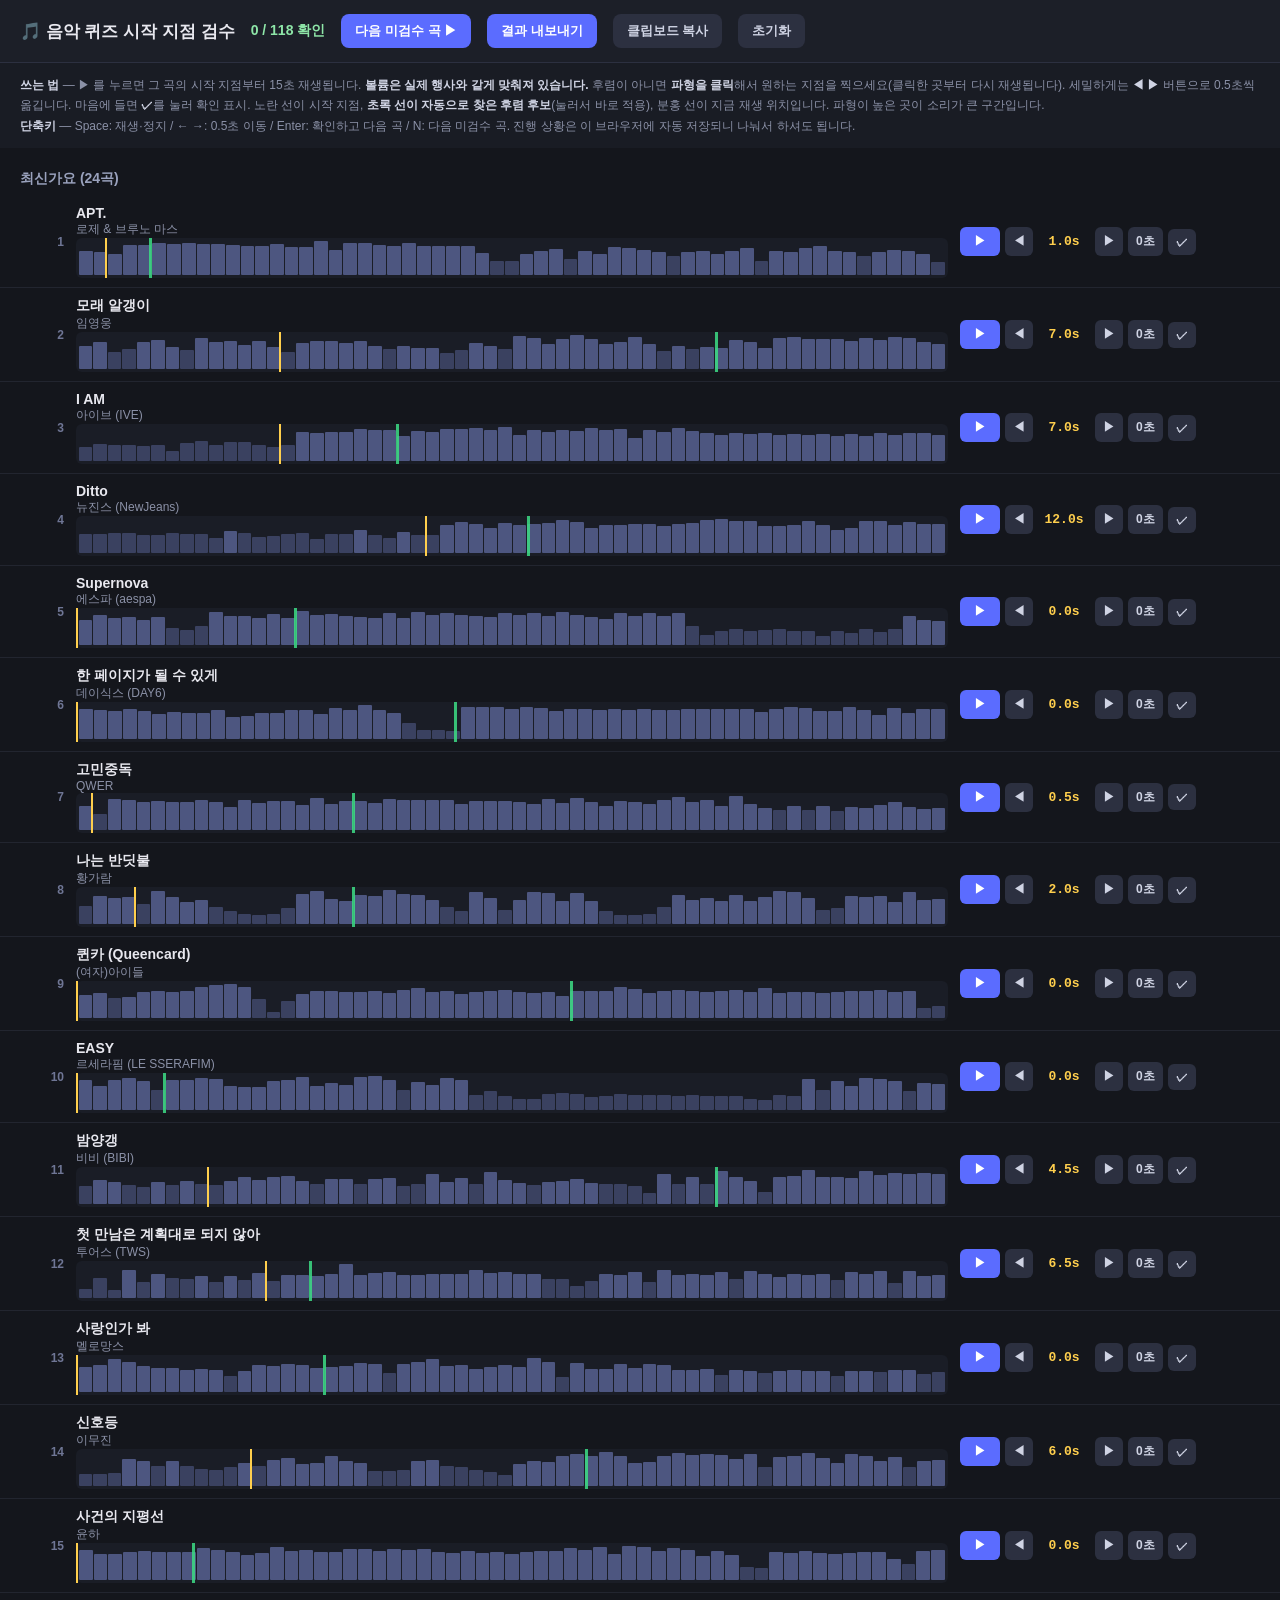
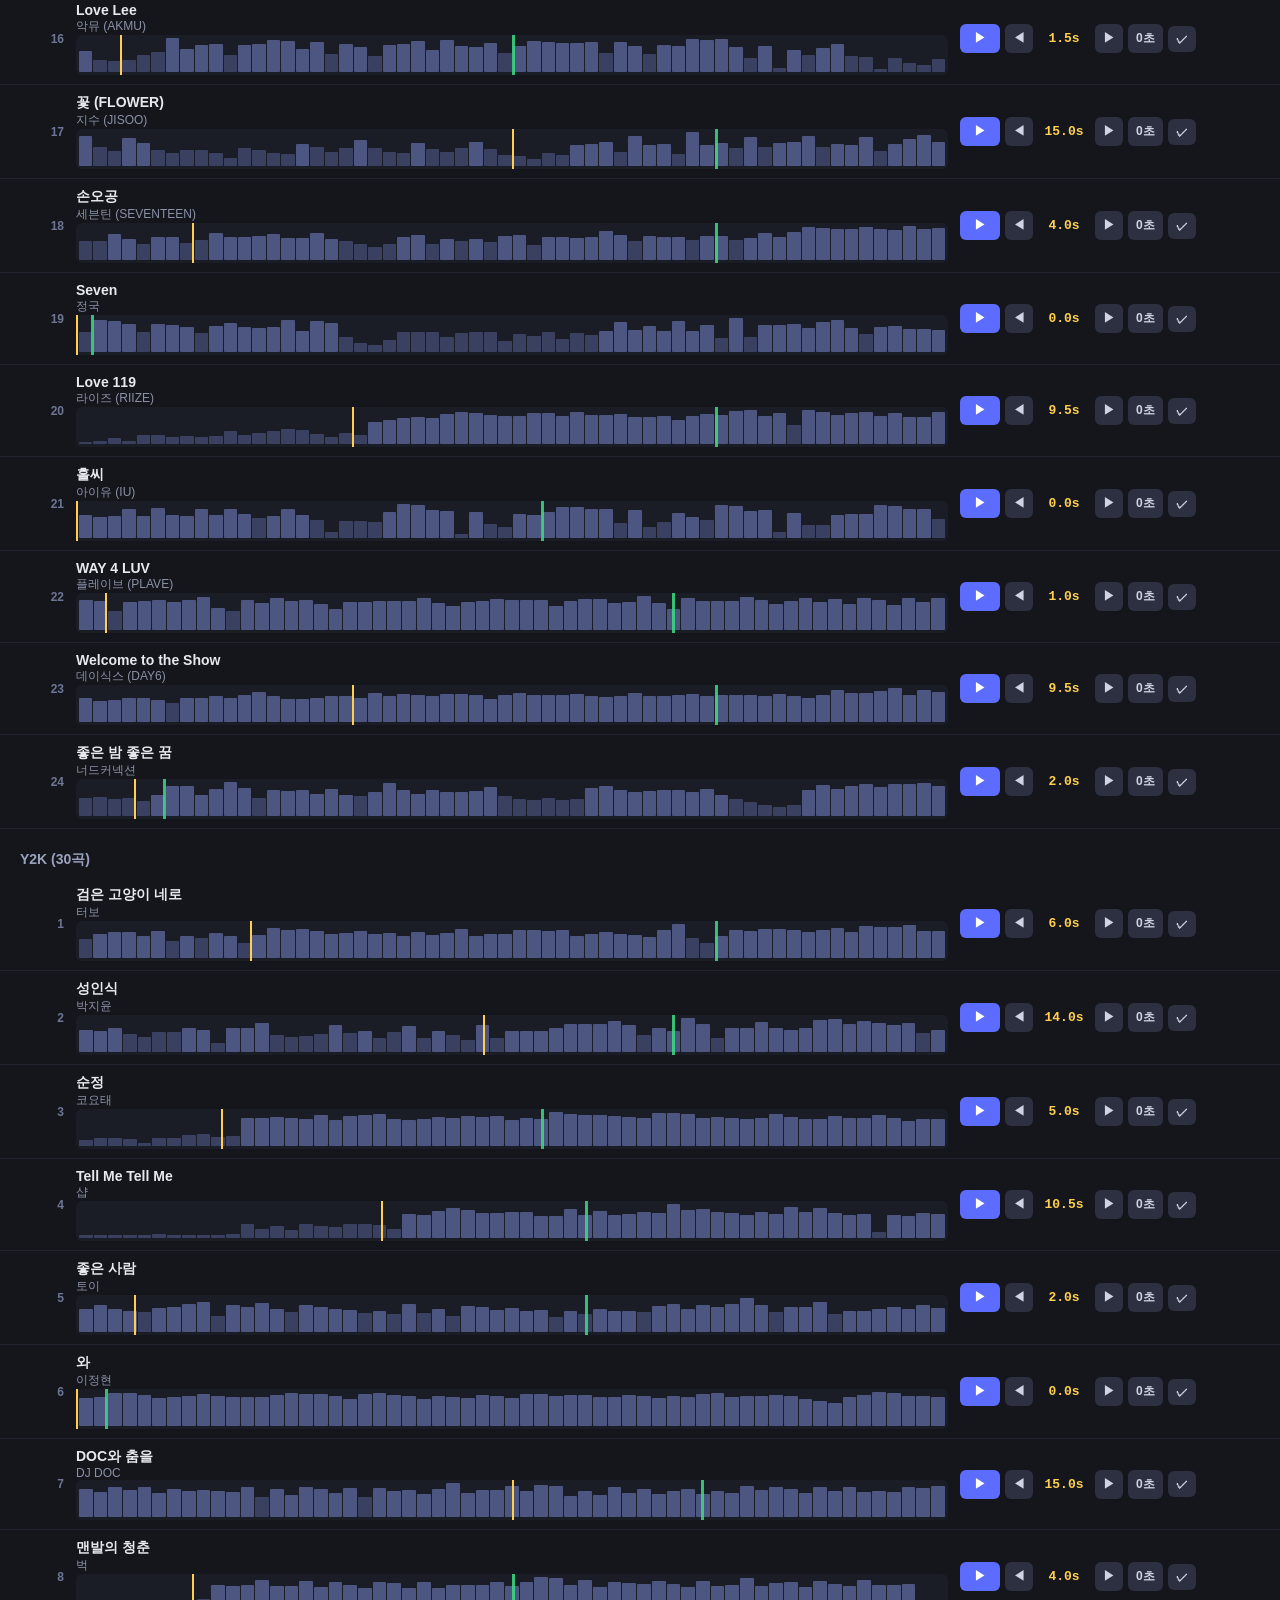
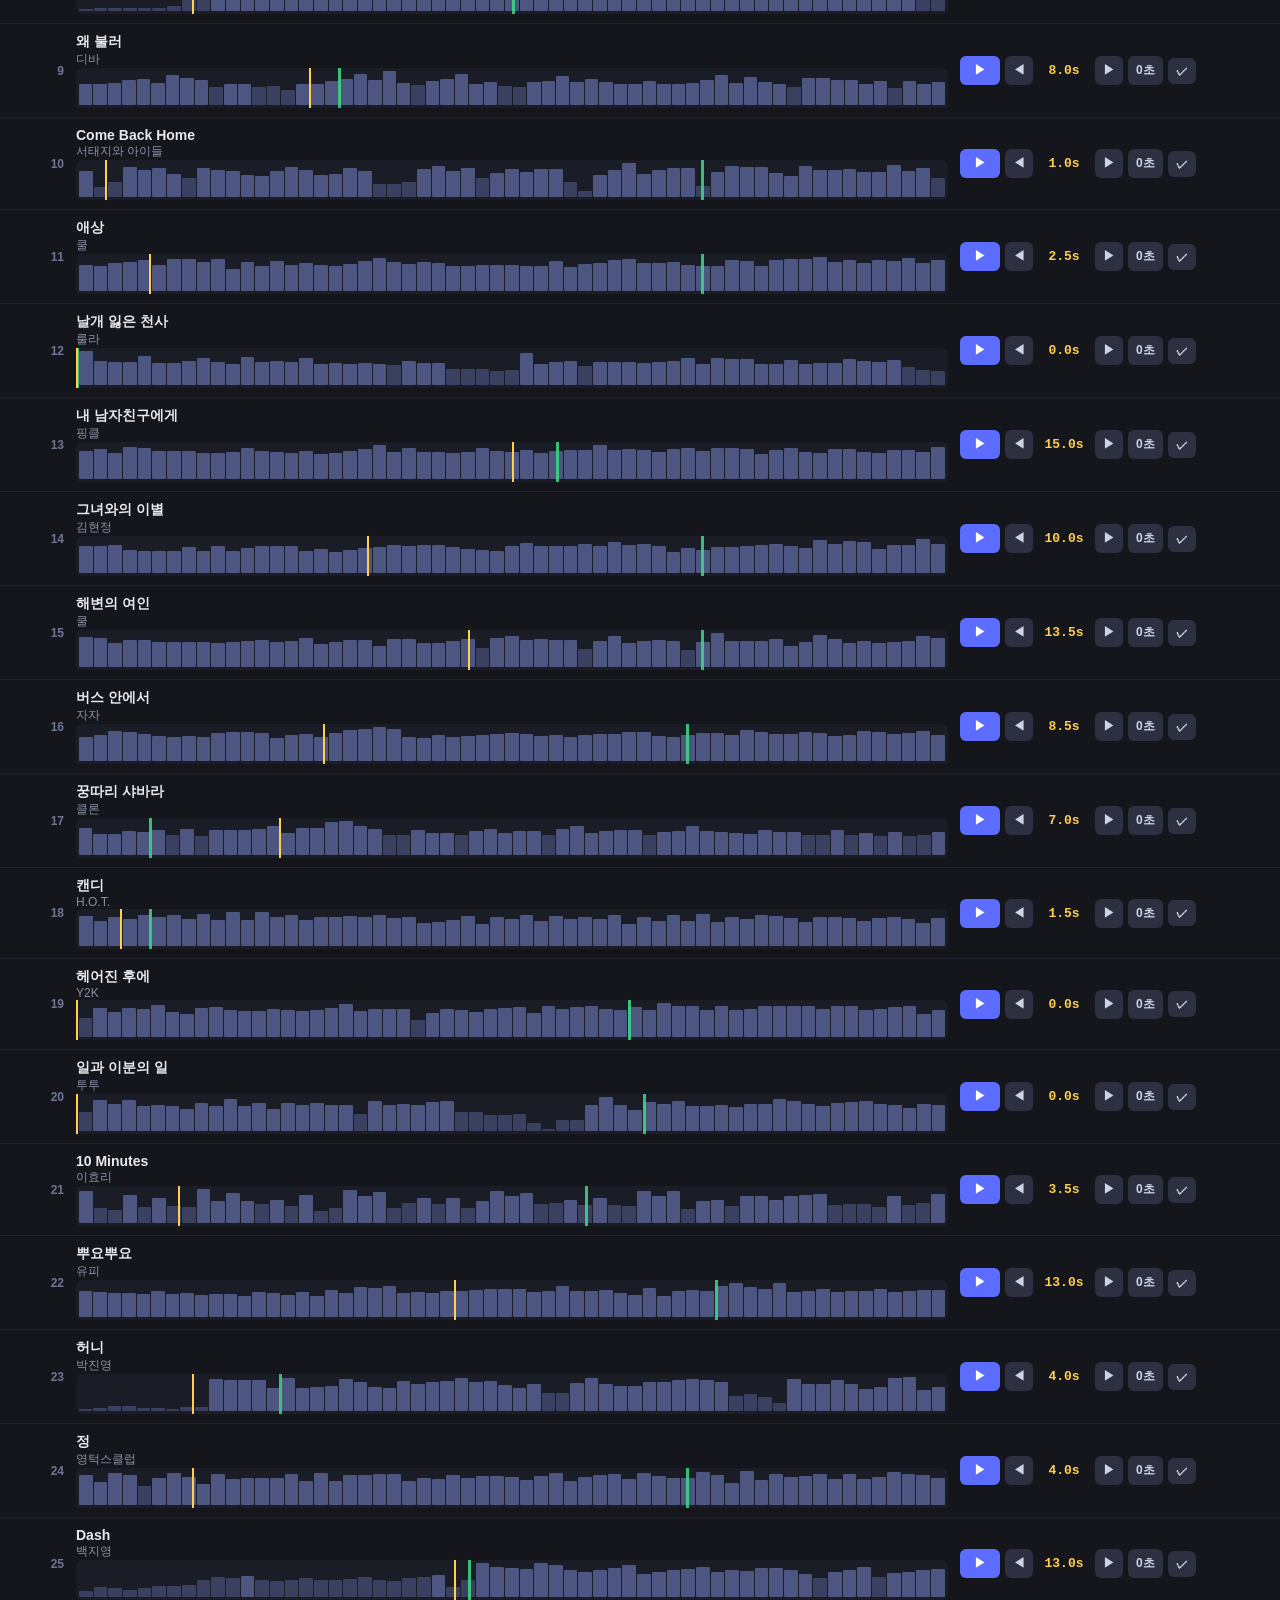
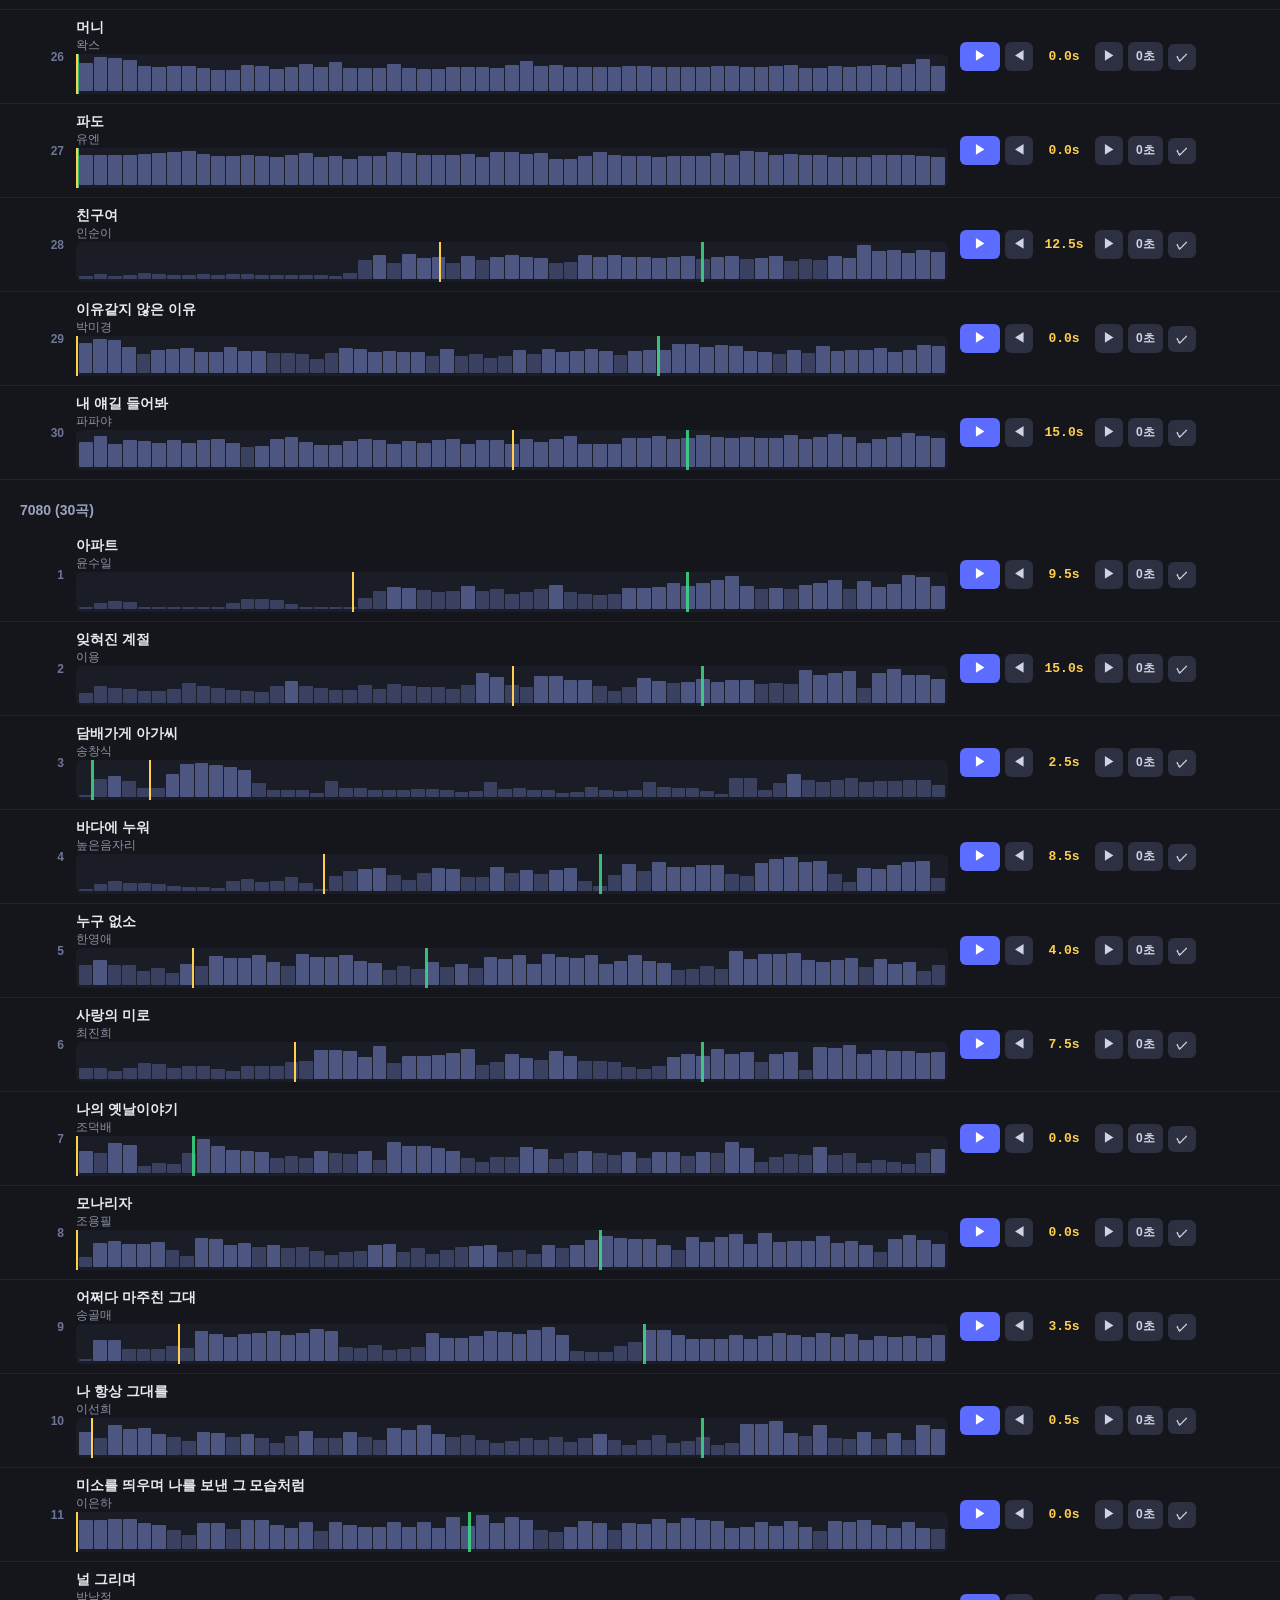
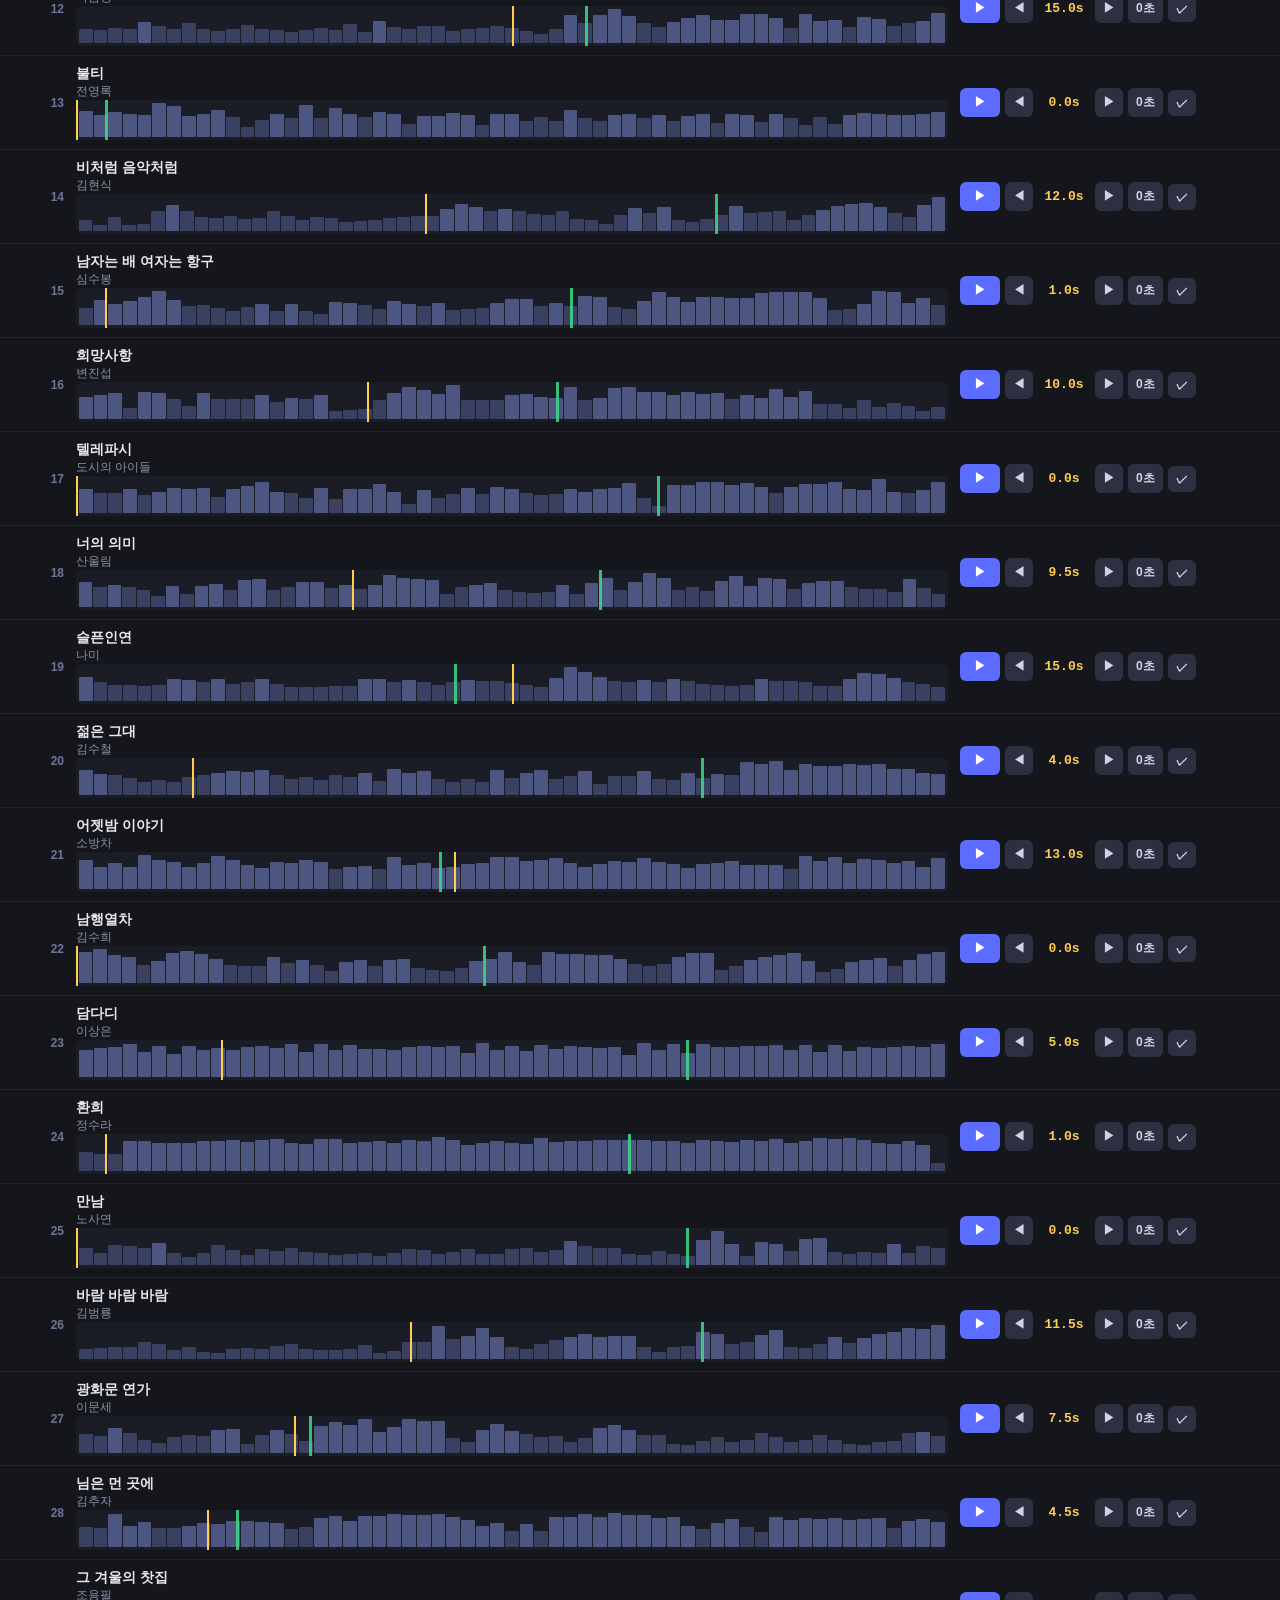
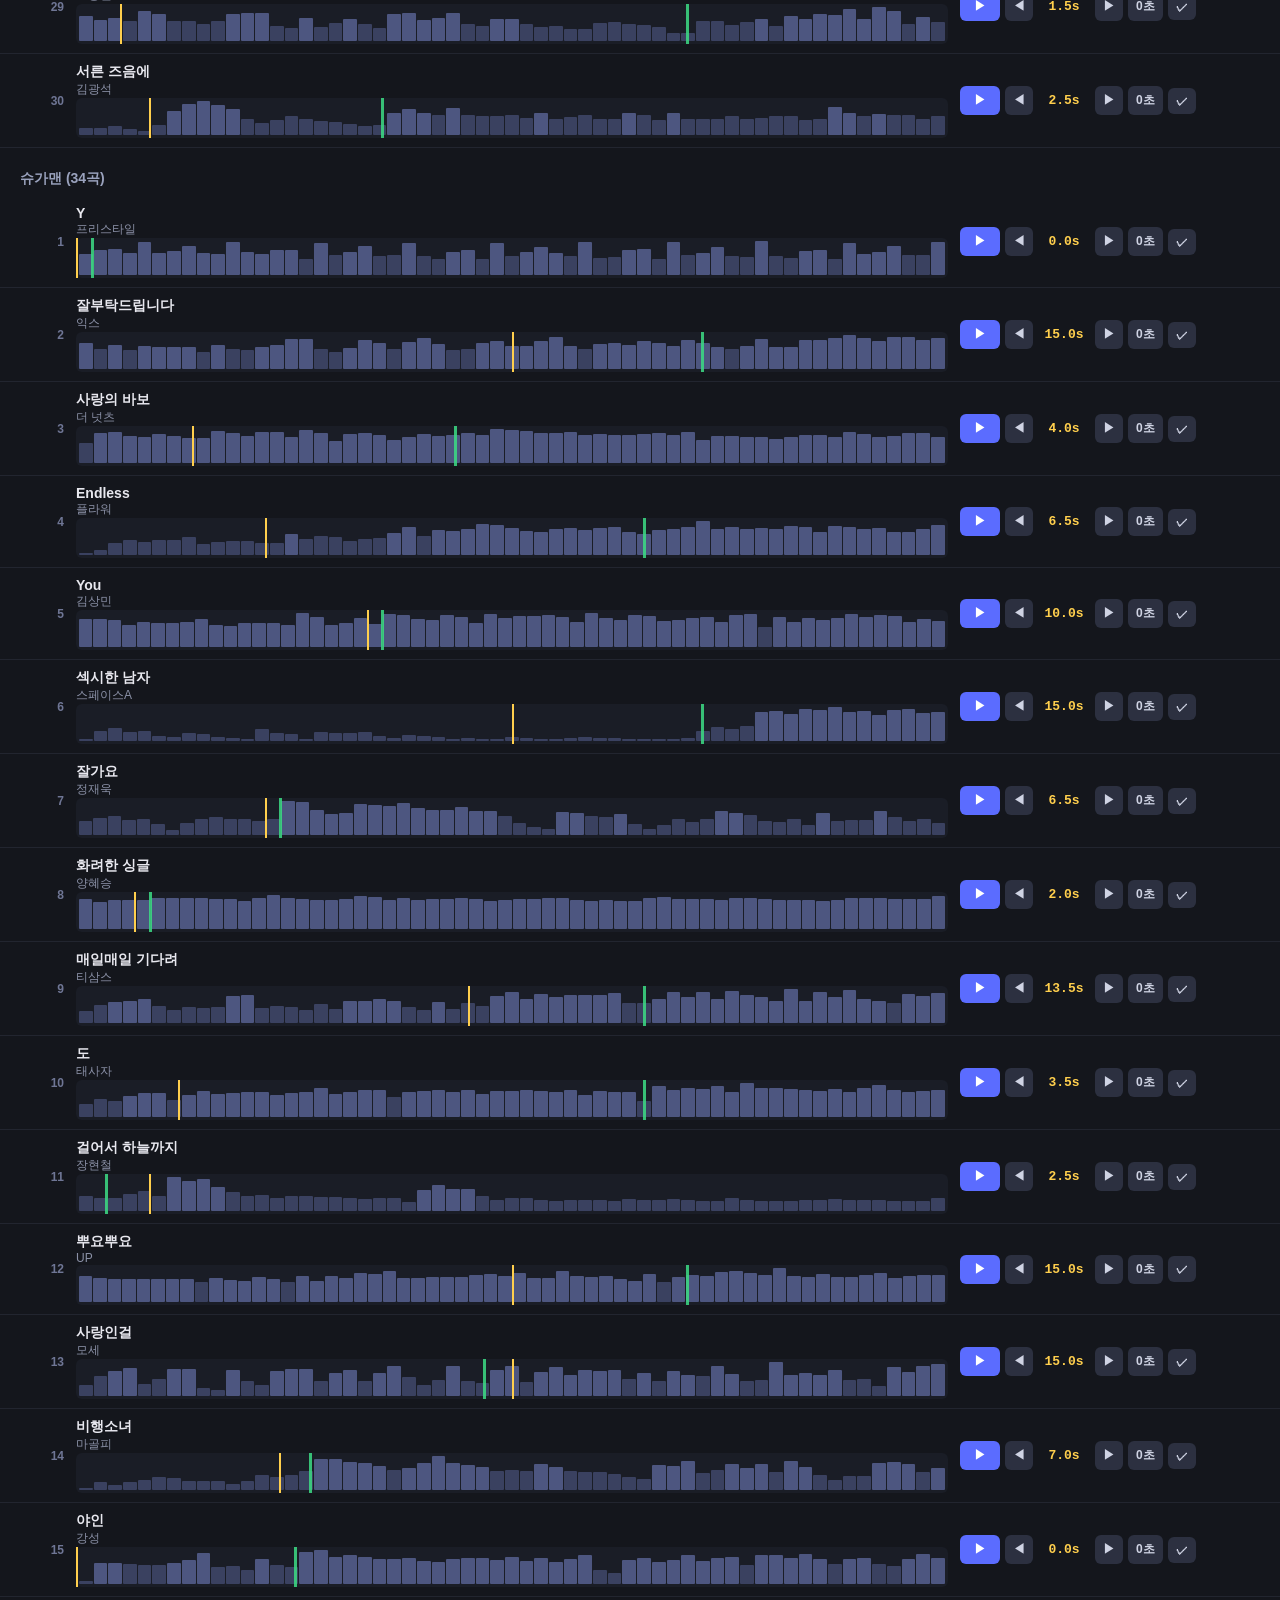
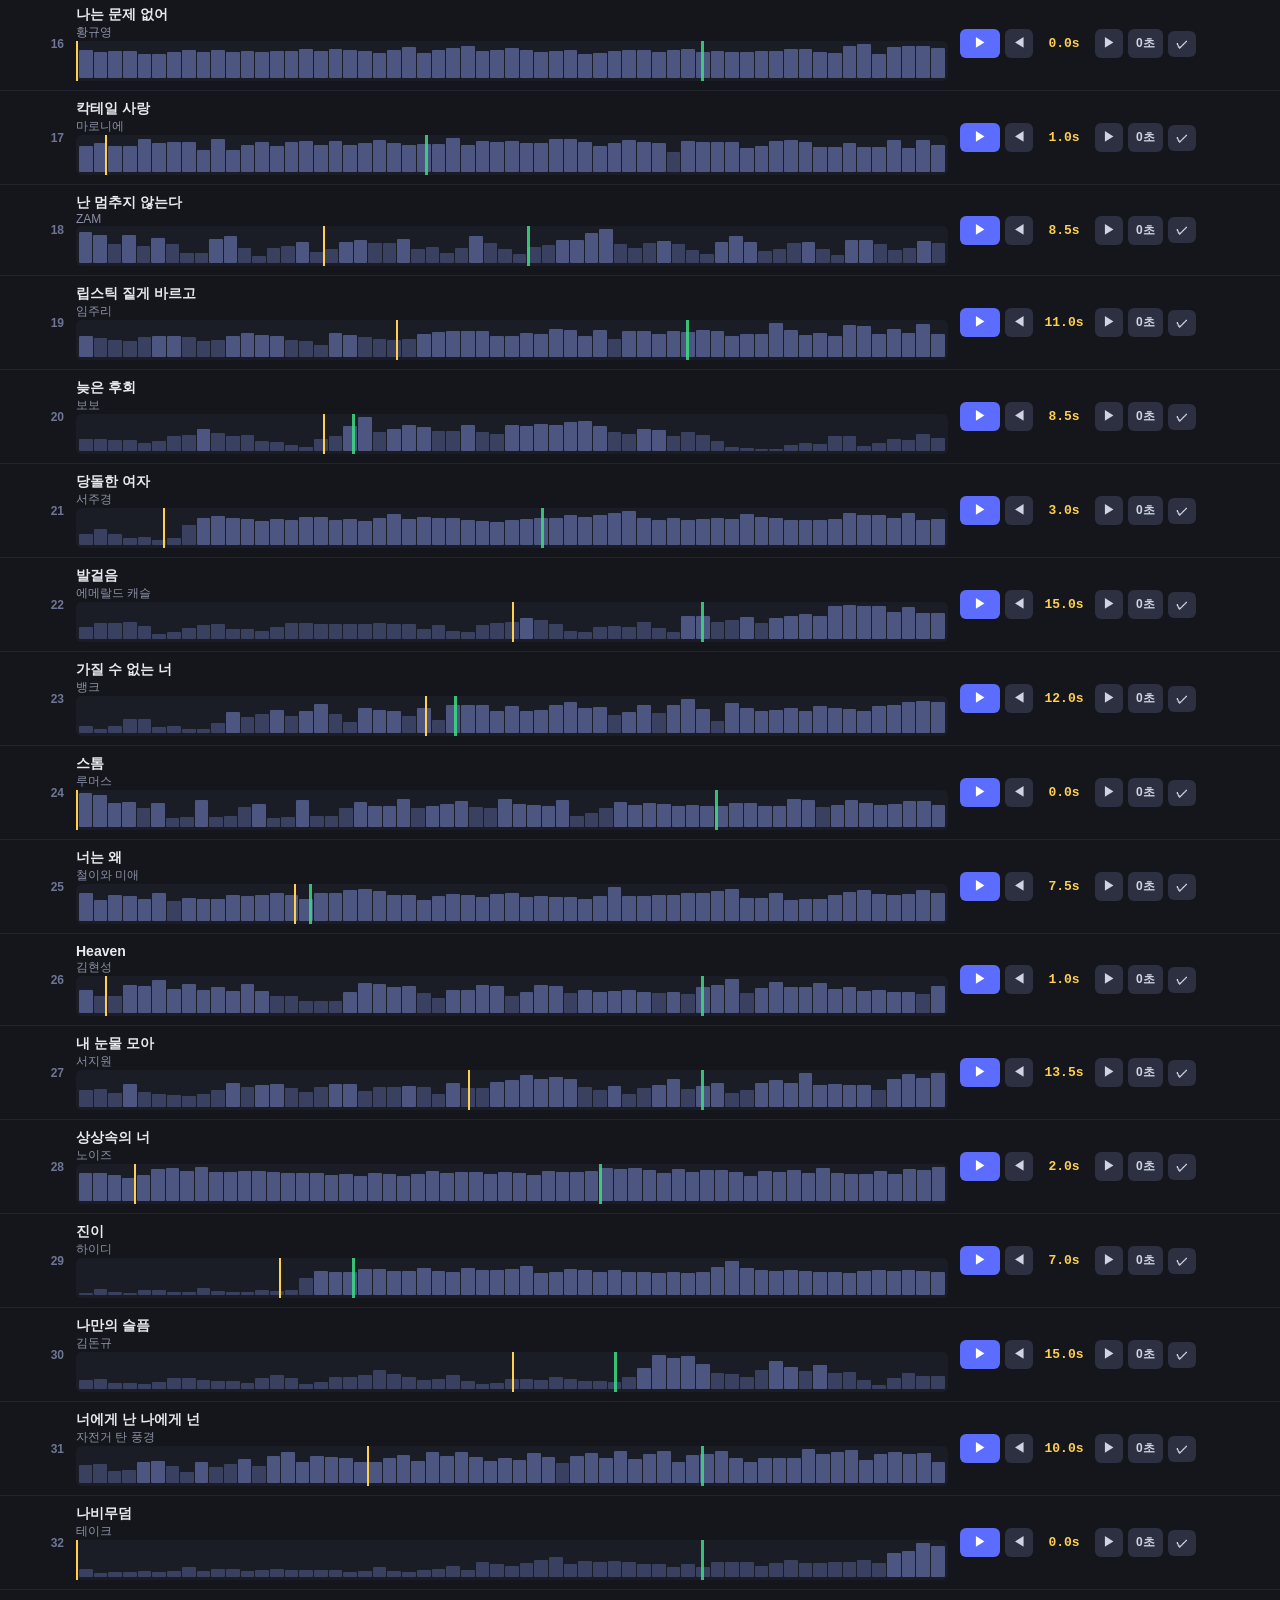
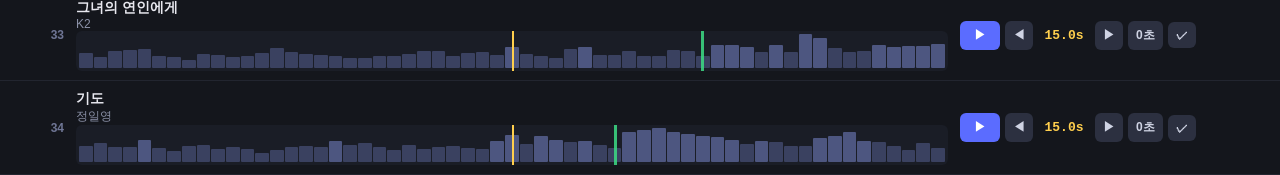
==== commit 3c74c0c0: "행사 안정성 보강: 완전 오프라인 동작 + 점수 보존 + 음량 평준화 + 검수 도구 개선 ■ 아이콘 로컬화 (인터넷 없어도 동작) 이미지·음원은 로컬인데 아이콘만 unpkg CDN" ====
--- a/tools/start-review.html
+++ b/tools/start-review.html
@@ -31,6 +31,8 @@
   .wave i { flex: 1; background: #3a4160; border-radius: 1px; min-height: 2px; display: block; }
   .wave i.hot { background: #4d5680; }
   .wave .mark { position: absolute; top: 0; bottom: 0; width: 2px; background: #ffcf4d; pointer-events: none; }
+  .wave .hookmk { position: absolute; top: 0; bottom: 0; width: 3px; background: #3ddc84; cursor: pointer; opacity: .85; }
+  .wave .hookmk:hover { width: 5px; opacity: 1; }
   .wave .play { position: absolute; top: 0; bottom: 0; width: 2px; background: #ff5a7a; pointer-events: none; opacity: .9; }
   .ctl { display: flex; gap: 5px; align-items: center; }
   .ctl button { border: 0; border-radius: 6px; padding: 6px 8px; font-size: 12px; font-weight: 800;
@@ -47,21 +49,22 @@
 <header>
   <h1>🎵 음악 퀴즈 시작 지점 검수</h1>
   <span class="prog" id="prog">0 / 0 확인</span>
+  <button class="btn" onclick="nextTodo()">다음 미검수 곡 ▶︎</button>
   <button class="btn" onclick="exportAll()">결과 내보내기</button>
   <button class="btn ghost" onclick="copyAll()">클립보드 복사</button>
   <button class="btn ghost" onclick="if(confirm('확인 표시와 조정값을 모두 초기화합니다. 계속?')) reset()">초기화</button>
 </header>
 <div class="help">
-  <b>쓰는 법</b> — ▶︎ 를 누르면 그 곡의 시작 지점부터 12초 재생됩니다. 후렴이 아니면 <b>파형을 클릭</b>해서 원하는 지점을 찍으세요(클릭한 곳부터 다시 재생됩니다).
+  <b>쓰는 법</b> — ▶︎ 를 누르면 그 곡의 시작 지점부터 15초 재생됩니다. <b>볼륨은 실제 행사와 같게 맞춰져 있습니다.</b> 후렴이 아니면 <b>파형을 클릭</b>해서 원하는 지점을 찍으세요(클릭한 곳부터 다시 재생됩니다).
   세밀하게는 <b>◀ ▶</b> 버튼으로 0.5초씩 옮깁니다. 마음에 들면 <b>✓</b>를 눌러 확인 표시.
-  노란 선이 시작 지점, 분홍 선이 지금 재생 위치입니다. 파형이 높은 곳이 소리가 큰 구간(보통 후렴)입니다.<br>
-  <b>단축키</b> — Space: 재생·정지 / ← →: 0.5초 이동 / Enter: 확인하고 다음 곡. 진행 상황은 이 브라우저에 자동 저장되니 나눠서 하셔도 됩니다.
+  노란 선이 시작 지점, <b>초록 선이 자동으로 찾은 후렴 후보</b>(눌러서 바로 적용), 분홍 선이 지금 재생 위치입니다. 파형이 높은 곳이 소리가 큰 구간입니다.<br>
+  <b>단축키</b> — Space: 재생·정지 / ← →: 0.5초 이동 / Enter: 확인하고 다음 곡 / N: 다음 미검수 곡. 진행 상황은 이 브라우저에 자동 저장되니 나눠서 하셔도 됩니다.
 </div>
 <div id="list"></div>
 <textarea id="out" style="display:none" readonly></textarea>
 <audio id="au"></audio>
 <script>
-const DATA = [{"game": "LATEST_SONGS", "label": "최신가요", "n": 1, "title": "APT.", "artist": "로제 & 브루노 마스", "src": "../audio/aud_53a3fa1f7ce2.m4a", "start": 1.0, "env": [0.72, 0.67, 0.61, 0.88, 0.9, 0.96, 0.91, 0.95, 0.93, 0.91, 0.9, 0.86, 0.87, 0.91, 0.82, 0.84, 1.0, 0.74, 0.94, 0.96, 0.9, 0.86, 0.95, 0.87, 0.86, 0.86, 0.85, 0.64, 0.42, 0.43, 0.63, 0.71, 0.78, 0.49, 0.72, 0.62, 0.82, 0.81, 0.75, 0.68, 0.57, 0.68, 0.72, 0.63, 0.72, 0.81, 0.43, 0.72, 0.68, 0.8, 0.86, 0.72, 0.67, 0.56, 0.69, 0.74, 0.72, 0.62, 0.39]}, {"game": "LATEST_SONGS", "label": "최신가요", "n": 2, "title": "모래 알갱이", "artist": "임영웅", "src": "../audio/aud_facca29c75aa.m4a", "start": 7.0, "env": [0.69, 0.79, 0.52, 0.58, 0.8, 0.85, 0.64, 0.56, 0.92, 0.8, 0.82, 0.7, 0.84, 0.64, 0.52, 0.77, 0.83, 0.84, 0.77, 0.82, 0.69, 0.6, 0.69, 0.62, 0.63, 0.47, 0.57, 0.77, 0.67, 0.59, 0.97, 0.92, 0.74, 0.88, 1.0, 0.9, 0.74, 0.8, 0.94, 0.73, 0.53, 0.67, 0.59, 0.66, 0.63, 0.86, 0.8, 0.62, 0.93, 0.95, 0.88, 0.88, 0.88, 0.83, 0.93, 0.87, 0.94, 0.92, 0.79, 0.75]}, {"game": "LATEST_SONGS", "label": "최신가요", "n": 3, "title": "I AM", "artist": "아이브 (IVE)", "src": "../audio/aud_5b6f0ad580e6.m4a", "start": 7.0, "env": [0.43, 0.52, 0.49, 0.49, 0.46, 0.47, 0.3, 0.53, 0.58, 0.49, 0.57, 0.56, 0.47, 0.43, 0.47, 0.85, 0.83, 0.86, 0.87, 0.95, 0.92, 0.92, 0.75, 0.88, 0.87, 0.94, 0.94, 0.98, 0.93, 1.0, 0.76, 0.91, 0.85, 0.93, 0.89, 0.97, 0.91, 0.94, 0.67, 0.93, 0.85, 0.97, 0.88, 0.84, 0.78, 0.82, 0.79, 0.82, 0.78, 0.81, 0.77, 0.8, 0.73, 0.79, 0.74, 0.82, 0.77, 0.83, 0.83, 0.78]}, {"game": "LATEST_SONGS", "label": "최신가요", "n": 4, "title": "Ditto", "artist": "뉴진스 (NewJeans)", "src": "../audio/aud_6f14f01640b9.m4a", "start": 12.0, "env": [0.57, 0.56, 0.6, 0.6, 0.54, 0.54, 0.58, 0.56, 0.55, 0.45, 0.66, 0.58, 0.47, 0.51, 0.55, 0.59, 0.43, 0.57, 0.56, 0.67, 0.53, 0.44, 0.61, 0.54, 0.54, 0.83, 0.91, 0.85, 0.75, 0.9, 0.83, 0.87, 0.9, 0.97, 0.91, 0.74, 0.83, 0.82, 0.86, 0.86, 0.79, 0.85, 0.88, 0.98, 1.0, 0.95, 0.95, 0.8, 0.79, 0.83, 0.95, 0.84, 0.68, 0.75, 0.95, 0.96, 0.83, 0.92, 0.87, 0.87]}, {"game": "LATEST_SONGS", "label": "최신가요", "n": 5, "title": "Supernova", "artist": "에스파 (aespa)", "src": "../audio/aud_a8e1f03bb4ce.m4a", "start": 0.0, "env": [0.75, 0.89, 0.81, 0.84, 0.74, 0.83, 0.52, 0.46, 0.55, 0.98, 0.87, 0.85, 0.8, 0.93, 0.81, 1.0, 0.89, 0.92, 0.86, 0.83, 0.81, 0.95, 0.81, 0.97, 0.88, 0.94, 0.89, 0.85, 0.82, 0.95, 0.88, 0.95, 0.87, 0.97, 0.88, 0.82, 0.78, 0.94, 0.85, 0.95, 0.87, 0.94, 0.55, 0.3, 0.43, 0.47, 0.42, 0.45, 0.48, 0.43, 0.43, 0.28, 0.41, 0.36, 0.47, 0.38, 0.48, 0.87, 0.75, 0.72]}, {"game": "LATEST_SONGS", "label": "최신가요", "n": 6, "title": "한 페이지가 될 수 있게", "artist": "데이식스 (DAY6)", "src": "../audio/aud_99026998af36.m4a", "start": 0.0, "env": [0.88, 0.86, 0.82, 0.9, 0.84, 0.74, 0.8, 0.76, 0.78, 0.85, 0.66, 0.69, 0.77, 0.78, 0.85, 0.86, 0.74, 0.91, 0.86, 1.0, 0.85, 0.78, 0.49, 0.26, 0.28, 0.23, 0.94, 0.96, 0.94, 0.89, 0.94, 0.91, 0.83, 0.89, 0.89, 0.86, 0.9, 0.86, 0.89, 0.85, 0.87, 0.9, 0.88, 0.89, 0.89, 0.9, 0.81, 0.88, 0.94, 0.93, 0.84, 0.82, 0.94, 0.86, 0.7, 0.91, 0.78, 0.89, 0.9]}, {"game": "LATEST_SONGS", "label": "최신가요", "n": 7, "title": "고민중독", "artist": "QWER", "src": "../audio/aud_e01a060012d3.m4a", "start": 0.5, "env": [0.71, 0.48, 0.93, 0.89, 0.82, 0.86, 0.83, 0.82, 0.9, 0.84, 0.69, 0.9, 0.79, 0.87, 0.87, 0.75, 0.95, 0.76, 0.85, 0.85, 0.81, 0.91, 0.9, 0.9, 0.88, 0.88, 0.76, 0.85, 0.87, 0.87, 0.84, 0.77, 0.91, 0.79, 0.94, 0.82, 0.72, 0.87, 0.82, 0.77, 0.89, 0.98, 0.82, 0.89, 0.72, 1.0, 0.78, 0.66, 0.6, 0.7, 0.59, 0.71, 0.57, 0.68, 0.64, 0.73, 0.82, 0.69, 0.61, 0.65]}, {"game": "LATEST_SONGS", "label": "최신가요", "n": 8, "title": "나는 반딧불", "artist": "황가람", "src": "../audio/aud_0a1efba2310c.m4a", "start": 2.0, "env": [0.53, 0.84, 0.77, 0.8, 0.58, 0.99, 0.79, 0.66, 0.71, 0.52, 0.39, 0.29, 0.27, 0.31, 0.49, 0.88, 0.97, 0.73, 0.68, 0.87, 0.83, 1.0, 0.88, 0.86, 0.7, 0.51, 0.4, 0.95, 0.78, 0.42, 0.71, 0.96, 0.91, 0.67, 0.91, 0.67, 0.39, 0.28, 0.27, 0.31, 0.5, 0.85, 0.71, 0.77, 0.69, 0.87, 0.68, 0.79, 0.99, 0.95, 0.77, 0.42, 0.48, 0.84, 0.79, 0.84, 0.65, 0.94, 0.71, 0.75]}, {"game": "LATEST_SONGS", "label": "최신가요", "n": 9, "title": "퀸카 (Queencard)", "artist": "(여자)아이들", "src": "../audio/aud_5f399830ee69.m4a", "start": 0.0, "env": [0.69, 0.74, 0.6, 0.63, 0.78, 0.81, 0.78, 0.79, 0.93, 0.99, 1.0, 0.93, 0.55, 0.19, 0.5, 0.7, 0.81, 0.81, 0.76, 0.78, 0.79, 0.73, 0.84, 0.88, 0.78, 0.79, 0.72, 0.76, 0.79, 0.84, 0.77, 0.74, 0.76, 0.64, 0.8, 0.81, 0.79, 0.91, 0.85, 0.75, 0.79, 0.84, 0.81, 0.77, 0.81, 0.83, 0.78, 0.88, 0.75, 0.77, 0.78, 0.74, 0.76, 0.81, 0.81, 0.84, 0.78, 0.8, 0.3, 0.36]}, {"game": "LATEST_SONGS", "label": "최신가요", "n": 10, "title": "EASY", "artist": "르세라핌 (LE SSERAFIM)", "src": "../audio/aud_043776739617.m4a", "start": 0.0, "env": [0.89, 0.71, 0.89, 0.96, 0.87, 0.59, 0.88, 0.9, 0.95, 0.91, 0.71, 0.68, 0.67, 0.85, 0.88, 0.97, 0.7, 0.79, 0.73, 0.99, 1.0, 0.9, 0.6, 0.82, 0.73, 0.96, 0.88, 0.44, 0.55, 0.43, 0.34, 0.33, 0.48, 0.51, 0.47, 0.39, 0.42, 0.47, 0.46, 0.46, 0.45, 0.43, 0.46, 0.41, 0.42, 0.41, 0.33, 0.31, 0.45, 0.41, 0.93, 0.58, 0.86, 0.7, 0.96, 0.91, 0.85, 0.56, 0.79, 0.78]}, {"game": "LATEST_SONGS", "label": "최신가요", "n": 11, "title": "밤양갱", "artist": "비비 (BIBI)", "src": "../audio/aud_e8aa5aabde44.m4a", "start": 4.5, "env": [0.53, 0.72, 0.65, 0.55, 0.5, 0.65, 0.57, 0.68, 0.6, 0.56, 0.69, 0.79, 0.72, 0.8, 0.82, 0.69, 0.6, 0.75, 0.74, 0.6, 0.73, 0.77, 0.53, 0.58, 0.88, 0.66, 0.76, 0.59, 0.96, 0.71, 0.61, 0.57, 0.66, 0.69, 0.75, 0.62, 0.59, 0.6, 0.53, 0.32, 0.89, 0.58, 0.8, 0.58, 0.97, 0.8, 0.68, 0.35, 0.81, 0.83, 1.0, 0.81, 0.79, 0.77, 0.97, 0.85, 0.92, 0.88, 0.91, 0.88]}, {"game": "LATEST_SONGS", "label": "최신가요", "n": 12, "title": "첫 만남은 계획대로 되지 않아", "artist": "투어스 (TWS)", "src": "../audio/aud_2a6f41c39b69.m4a", "start": 6.5, "env": [0.28, 0.6, 0.25, 0.82, 0.48, 0.7, 0.58, 0.56, 0.64, 0.49, 0.66, 0.53, 0.74, 0.51, 0.68, 0.67, 0.65, 0.71, 1.0, 0.69, 0.74, 0.76, 0.67, 0.67, 0.71, 0.7, 0.72, 0.82, 0.75, 0.76, 0.72, 0.72, 0.55, 0.56, 0.37, 0.5, 0.72, 0.69, 0.76, 0.47, 0.83, 0.68, 0.7, 0.67, 0.77, 0.57, 0.8, 0.72, 0.63, 0.71, 0.69, 0.72, 0.53, 0.77, 0.7, 0.8, 0.44, 0.79, 0.66, 0.68]}, {"game": "LATEST_SONGS", "label": "최신가요", "n": 13, "title": "사랑인가 봐", "artist": "멜로망스", "src": "../audio/aud_732cc18caebb.m4a", "start": 0.0, "env": [0.73, 0.8, 0.99, 0.88, 0.76, 0.7, 0.72, 0.64, 0.68, 0.66, 0.47, 0.62, 0.8, 0.76, 0.82, 0.81, 0.7, 0.75, 0.76, 0.85, 0.83, 0.57, 0.84, 0.88, 0.98, 0.77, 0.8, 0.68, 0.74, 0.79, 0.75, 1.0, 0.89, 0.44, 0.85, 0.69, 0.68, 0.84, 0.72, 0.82, 0.79, 0.64, 0.65, 0.69, 0.5, 0.65, 0.63, 0.55, 0.62, 0.65, 0.63, 0.63, 0.49, 0.61, 0.61, 0.59, 0.66, 0.64, 0.53, 0.59]}, {"game": "LATEST_SONGS", "label": "최신가요", "n": 14, "title": "신호등", "artist": "이무진", "src": "../audio/aud_63d93a414576.m4a", "start": 6.0, "env": [0.37, 0.37, 0.4, 0.8, 0.73, 0.59, 0.73, 0.59, 0.52, 0.49, 0.57, 0.69, 0.6, 0.78, 0.84, 0.66, 0.69, 0.88, 0.75, 0.69, 0.45, 0.45, 0.49, 0.73, 0.78, 0.59, 0.56, 0.47, 0.42, 0.33, 0.65, 0.74, 0.72, 0.88, 0.94, 0.9, 1.0, 0.89, 0.67, 0.7, 0.89, 0.97, 0.92, 0.94, 0.92, 0.8, 0.94, 0.56, 0.86, 0.9, 0.99, 0.84, 0.69, 0.94, 0.88, 0.74, 0.85, 0.56, 0.73, 0.78]}, {"game": "LATEST_SONGS", "label": "최신가요", "n": 15, "title": "사건의 지평선", "artist": "윤하", "src": "../audio/aud_062567ec9806.m4a", "start": 0.0, "env": [0.89, 0.77, 0.76, 0.82, 0.86, 0.84, 0.84, 0.83, 0.95, 0.9, 0.83, 0.74, 0.81, 0.98, 0.86, 0.89, 0.82, 0.83, 0.92, 0.92, 0.85, 0.93, 0.89, 0.92, 0.82, 0.81, 0.85, 0.79, 0.82, 0.77, 0.83, 0.86, 0.85, 0.96, 0.9, 0.97, 0.78, 1.0, 0.98, 0.85, 0.95, 0.88, 0.7, 0.85, 0.73, 0.39, 0.36, 0.83, 0.81, 0.85, 0.79, 0.77, 0.79, 0.83, 0.84, 0.61, 0.47, 0.85, 0.9]}, {"game": "LATEST_SONGS", "label": "최신가요", "n": 16, "title": "Love Lee", "artist": "악뮤 (AKMU)", "src": "../audio/aud_6abd51b0af06.m4a", "start": 1.5, "env": [0.62, 0.36, 0.33, 0.36, 0.51, 0.59, 1.0, 0.69, 0.8, 0.84, 0.51, 0.8, 0.82, 0.96, 0.92, 0.68, 0.88, 0.53, 0.82, 0.74, 0.49, 0.81, 0.84, 0.93, 0.66, 0.95, 0.76, 0.73, 0.87, 0.57, 0.76, 0.91, 0.89, 0.85, 0.86, 0.88, 0.55, 0.9, 0.78, 0.54, 0.8, 0.78, 0.99, 0.96, 0.97, 0.74, 0.41, 0.77, 0.12, 0.66, 0.51, 0.72, 0.82, 0.49, 0.46, 0.09, 0.43, 0.27, 0.22, 0.39]}, {"game": "LATEST_SONGS", "label": "최신가요", "n": 17, "title": "꽃 (FLOWER)", "artist": "지수 (JISOO)", "src": "../audio/aud_c829c39144fc.m4a", "start": 15.0, "env": [0.9, 0.55, 0.44, 0.83, 0.69, 0.47, 0.4, 0.49, 0.49, 0.4, 0.25, 0.53, 0.49, 0.38, 0.37, 0.64, 0.55, 0.42, 0.54, 0.78, 0.54, 0.42, 0.38, 0.69, 0.5, 0.41, 0.54, 0.71, 0.51, 0.32, 0.31, 0.2, 0.38, 0.32, 0.61, 0.65, 0.7, 0.41, 0.9, 0.61, 0.64, 0.37, 1.0, 0.62, 0.69, 0.54, 0.86, 0.55, 0.68, 0.72, 0.9, 0.56, 0.66, 0.62, 0.87, 0.45, 0.64, 0.81, 0.91, 0.71]}, {"game": "LATEST_SONGS", "label": "최신가요", "n": 18, "title": "손오공", "artist": "세븐틴 (SEVENTEEN)", "src": "../audio/aud_b4a32c7b08ed.m4a", "start": 4.0, "env": [0.56, 0.55, 0.77, 0.62, 0.49, 0.68, 0.68, 0.52, 0.6, 0.8, 0.69, 0.67, 0.7, 0.76, 0.65, 0.64, 0.81, 0.62, 0.56, 0.49, 0.39, 0.47, 0.68, 0.73, 0.47, 0.62, 0.56, 0.62, 0.54, 0.72, 0.73, 0.46, 0.67, 0.69, 0.64, 0.69, 0.85, 0.75, 0.55, 0.71, 0.69, 0.69, 0.59, 0.71, 0.71, 0.6, 0.66, 0.81, 0.69, 0.83, 0.99, 0.94, 0.93, 0.91, 0.97, 0.91, 0.9, 1.0, 0.92, 0.96]}, {"game": "LATEST_SONGS", "label": "최신가요", "n": 19, "title": "Seven", "artist": "정국", "src": "../audio/aud_d23715c872f7.m4a", "start": 0.0, "env": [0.6, 0.94, 0.93, 0.82, 0.6, 0.82, 0.79, 0.74, 0.56, 0.78, 0.87, 0.73, 0.72, 0.75, 0.96, 0.62, 0.92, 0.85, 0.46, 0.27, 0.21, 0.35, 0.59, 0.58, 0.6, 0.45, 0.57, 0.6, 0.6, 0.34, 0.53, 0.48, 0.59, 0.4, 0.57, 0.52, 0.63, 0.89, 0.66, 0.76, 0.61, 0.92, 0.61, 0.81, 0.42, 1.0, 0.46, 0.8, 0.81, 0.82, 0.72, 0.9, 0.94, 0.71, 0.53, 0.75, 0.76, 0.68, 0.69, 0.66]}, {"game": "LATEST_SONGS", "label": "최신가요", "n": 20, "title": "Love 119", "artist": "라이즈 (RIIZE)", "src": "../audio/aud_e38e0c43f86c.m4a", "start": 9.5, "env": [0.07, 0.08, 0.17, 0.08, 0.28, 0.27, 0.21, 0.24, 0.2, 0.23, 0.4, 0.28, 0.34, 0.39, 0.44, 0.41, 0.29, 0.21, 0.34, 0.26, 0.65, 0.7, 0.76, 0.8, 0.77, 0.89, 0.94, 0.92, 0.85, 0.82, 0.82, 0.92, 0.91, 0.83, 0.95, 0.86, 0.87, 0.89, 0.8, 0.81, 0.84, 0.72, 0.82, 0.89, 0.85, 0.98, 1.0, 0.84, 0.92, 0.55, 1.0, 0.96, 0.85, 0.93, 0.95, 0.84, 0.91, 0.79, 0.81, 0.96]}, {"game": "LATEST_SONGS", "label": "최신가요", "n": 21, "title": "홀씨", "artist": "아이유 (IU)", "src": "../audio/aud_16a71e6e8d01.m4a", "start": 0.0, "env": [0.68, 0.61, 0.64, 0.85, 0.64, 0.89, 0.69, 0.64, 0.85, 0.68, 0.85, 0.7, 0.6, 0.66, 0.87, 0.69, 0.54, 0.18, 0.5, 0.5, 0.47, 0.78, 1.0, 0.97, 0.82, 0.81, 0.13, 0.76, 0.41, 0.34, 0.71, 0.68, 0.77, 0.91, 0.91, 0.85, 0.86, 0.46, 0.84, 0.34, 0.47, 0.74, 0.62, 0.53, 0.98, 0.94, 0.81, 0.82, 0.19, 0.75, 0.4, 0.38, 0.67, 0.72, 0.71, 0.97, 0.95, 0.87, 0.85, 0.56]}, {"game": "LATEST_SONGS", "label": "최신가요", "n": 22, "title": "WAY 4 LUV", "artist": "플레이브 (PLAVE)", "src": "../audio/aud_db06a395252a.m4a", "start": 1.0, "env": [0.88, 0.86, 0.55, 0.83, 0.85, 0.89, 0.84, 0.89, 0.97, 0.64, 0.57, 0.89, 0.81, 0.94, 0.85, 0.89, 0.78, 0.61, 0.84, 0.83, 0.85, 0.87, 0.86, 0.94, 0.79, 0.7, 0.84, 0.86, 0.93, 0.88, 0.88, 0.9, 0.7, 0.87, 0.92, 0.92, 0.8, 0.84, 1.0, 0.8, 0.63, 0.94, 0.86, 0.86, 0.86, 0.97, 0.9, 0.77, 0.87, 0.95, 0.84, 0.91, 0.78, 0.94, 0.88, 0.73, 0.94, 0.84, 0.94]}, {"game": "LATEST_SONGS", "label": "최신가요", "n": 23, "title": "Welcome to the Show", "artist": "데이식스 (DAY6)", "src": "../audio/aud_952fc0cf8941.m4a", "start": 9.5, "env": [0.7, 0.63, 0.65, 0.7, 0.71, 0.66, 0.55, 0.72, 0.71, 0.77, 0.72, 0.79, 0.88, 0.77, 0.69, 0.67, 0.7, 0.76, 0.77, 0.7, 0.86, 0.76, 0.82, 0.8, 0.78, 0.83, 0.84, 0.81, 0.69, 0.79, 0.87, 0.79, 0.81, 0.81, 0.82, 0.76, 0.74, 0.76, 0.85, 0.76, 0.77, 0.81, 0.82, 0.77, 0.81, 0.79, 0.79, 0.78, 0.84, 0.78, 0.7, 0.8, 0.95, 0.87, 0.87, 0.92, 1.0, 0.8, 0.94, 0.9]}, {"game": "LATEST_SONGS", "label": "최신가요", "n": 24, "title": "좋은 밤 좋은 꿈", "artist": "너드커넥션", "src": "../audio/aud_52bc2dbf532d.m4a", "start": 2.0, "env": [0.54, 0.57, 0.51, 0.53, 0.45, 0.61, 0.89, 0.88, 0.62, 0.8, 1.0, 0.84, 0.53, 0.77, 0.73, 0.78, 0.65, 0.8, 0.62, 0.59, 0.71, 0.98, 0.77, 0.65, 0.78, 0.72, 0.72, 0.73, 0.87, 0.59, 0.51, 0.47, 0.54, 0.49, 0.52, 0.82, 0.88, 0.77, 0.71, 0.73, 0.77, 0.77, 0.71, 0.81, 0.62, 0.51, 0.42, 0.34, 0.28, 0.33, 0.78, 0.91, 0.81, 0.89, 0.95, 0.87, 0.94, 0.95, 0.97, 0.89]}, {"game": "SONG_Y2K", "label": "Y2K", "n": 1, "title": "검은 고양이 네로", "artist": "터보", "src": "../audio/aud_9e86da59b467.m4a", "start": 6.0, "env": [0.55, 0.7, 0.78, 0.76, 0.66, 0.81, 0.52, 0.66, 0.6, 0.74, 0.65, 0.46, 0.68, 0.89, 0.83, 0.87, 0.8, 0.72, 0.75, 0.8, 0.7, 0.74, 0.66, 0.77, 0.69, 0.73, 0.87, 0.66, 0.7, 0.71, 0.83, 0.82, 0.8, 0.82, 0.65, 0.71, 0.78, 0.7, 0.69, 0.61, 0.83, 1.0, 0.59, 0.46, 0.66, 0.84, 0.81, 0.87, 0.86, 0.82, 0.77, 0.83, 0.89, 0.77, 0.94, 0.92, 0.91, 0.97, 0.8, 0.8]}, {"game": "SONG_Y2K", "label": "Y2K", "n": 2, "title": "성인식", "artist": "박지윤", "src": "../audio/aud_e0f0cca74ad5.m4a", "start": 14.0, "env": [0.64, 0.62, 0.72, 0.54, 0.44, 0.6, 0.59, 0.7, 0.65, 0.27, 0.7, 0.72, 0.85, 0.52, 0.45, 0.49, 0.53, 0.79, 0.57, 0.63, 0.43, 0.59, 0.77, 0.42, 0.61, 0.51, 0.36, 0.79, 0.43, 0.62, 0.63, 0.63, 0.7, 0.83, 0.82, 0.82, 0.91, 0.81, 0.52, 0.71, 0.62, 1.0, 0.83, 0.42, 0.72, 0.7, 0.88, 0.71, 0.66, 0.71, 0.94, 0.97, 0.84, 0.91, 0.87, 0.8, 0.87, 0.57, 0.64]}, {"game": "SONG_Y2K", "label": "Y2K", "n": 3, "title": "순정", "artist": "코요태", "src": "../audio/aud_ba89c293bb68.m4a", "start": 5.0, "env": [0.17, 0.23, 0.23, 0.2, 0.1, 0.24, 0.25, 0.34, 0.35, 0.27, 0.3, 0.84, 0.83, 0.85, 0.83, 0.8, 0.91, 0.77, 0.88, 0.93, 0.95, 0.81, 0.76, 0.8, 0.86, 0.84, 0.9, 0.87, 0.9, 0.77, 0.84, 0.8, 1.0, 0.95, 0.92, 0.92, 0.89, 0.86, 0.84, 0.97, 0.97, 0.95, 0.83, 0.86, 0.84, 0.81, 0.84, 0.94, 0.85, 0.79, 0.79, 0.88, 0.82, 0.82, 0.92, 0.83, 0.75, 0.79, 0.8]}, {"game": "SONG_Y2K", "label": "Y2K", "n": 4, "title": "Tell Me Tell Me", "artist": "샵", "src": "../audio/aud_ffabaac5c35e.m4a", "start": 10.5, "env": [0.09, 0.1, 0.1, 0.1, 0.1, 0.11, 0.09, 0.09, 0.1, 0.1, 0.11, 0.42, 0.28, 0.36, 0.25, 0.43, 0.35, 0.34, 0.43, 0.42, 0.4, 0.28, 0.7, 0.67, 0.81, 0.88, 0.82, 0.75, 0.74, 0.76, 0.76, 0.65, 0.64, 0.85, 0.69, 0.8, 0.68, 0.7, 0.76, 0.73, 1.0, 0.84, 0.85, 0.78, 0.74, 0.68, 0.76, 0.72, 0.92, 0.77, 0.89, 0.75, 0.69, 0.7, 0.18, 0.69, 0.64, 0.74, 0.71]}, {"game": "SONG_Y2K", "label": "Y2K", "n": 5, "title": "좋은 사람", "artist": "토이", "src": "../audio/aud_98d01a1a17cf.m4a", "start": 2.0, "env": [0.69, 0.79, 0.67, 0.63, 0.6, 0.71, 0.73, 0.84, 0.88, 0.47, 0.79, 0.75, 0.85, 0.69, 0.58, 0.81, 0.74, 0.67, 0.64, 0.55, 0.63, 0.54, 0.82, 0.55, 0.67, 0.49, 0.76, 0.74, 0.66, 0.71, 0.61, 0.66, 0.45, 0.62, 0.54, 0.68, 0.62, 0.61, 0.6, 0.77, 0.83, 0.68, 0.79, 0.74, 0.84, 1.0, 0.79, 0.6, 0.73, 0.73, 0.88, 0.54, 0.63, 0.63, 0.67, 0.75, 0.67, 0.8, 0.72]}, {"game": "SONG_Y2K", "label": "Y2K", "n": 6, "title": "와", "artist": "이정현", "src": "../audio/aud_c7b940c0ee28.m4a", "start": 0.0, "env": [0.83, 0.87, 0.98, 0.98, 0.91, 0.82, 0.87, 0.9, 0.94, 0.88, 0.86, 0.85, 0.87, 0.93, 0.99, 0.95, 0.95, 0.9, 0.79, 0.95, 0.98, 0.91, 0.88, 0.8, 0.89, 0.86, 0.84, 0.91, 0.9, 0.82, 0.94, 0.96, 0.9, 0.93, 0.91, 0.86, 0.86, 0.92, 0.88, 0.82, 0.88, 0.87, 0.95, 0.99, 0.86, 0.89, 0.9, 0.91, 0.9, 0.81, 0.74, 0.68, 0.87, 0.91, 1.0, 0.98, 0.89, 0.89, 0.85]}, {"game": "SONG_Y2K", "label": "Y2K", "n": 7, "title": "DOC와 춤을", "artist": "DJ DOC", "src": "../audio/aud_1486370248dc.m4a", "start": 15.0, "env": [0.83, 0.75, 0.89, 0.81, 0.89, 0.72, 0.83, 0.77, 0.79, 0.78, 0.74, 0.9, 0.59, 0.83, 0.66, 0.88, 0.82, 0.7, 0.86, 0.6, 0.86, 0.78, 0.8, 0.69, 0.83, 1.0, 0.71, 0.8, 0.81, 0.92, 0.76, 0.96, 0.93, 0.61, 0.78, 0.64, 0.89, 0.7, 0.84, 0.69, 0.77, 0.83, 0.67, 0.78, 0.71, 0.92, 0.8, 0.9, 0.83, 0.7, 0.88, 0.78, 0.88, 0.73, 0.78, 0.73, 0.89, 0.87, 0.93]}, {"game": "SONG_Y2K", "label": "Y2K", "n": 8, "title": "맨발의 청춘", "artist": "벅", "src": "../audio/aud_582cb50e3639.m4a", "start": 4.0, "env": [0.0, 0.08, 0.08, 0.1, 0.08, 0.08, 0.14, 0.32, 0.35, 0.76, 0.75, 0.76, 0.92, 0.73, 0.75, 0.89, 0.7, 0.85, 0.76, 0.69, 0.85, 0.82, 0.69, 0.87, 0.68, 0.77, 0.77, 0.78, 0.86, 0.75, 0.86, 1.0, 0.99, 0.77, 0.91, 0.71, 0.85, 0.83, 0.8, 0.9, 0.8, 0.72, 0.9, 0.73, 0.76, 0.97, 0.73, 0.82, 0.86, 0.7, 0.89, 0.8, 0.75, 0.92, 0.76, 0.78, 0.8, 0.33, 0.32]}, {"game": "SONG_Y2K", "label": "Y2K", "n": 9, "title": "왜 불러", "artist": "디바", "src": "../audio/aud_e69d76873583.m4a", "start": 8.0, "env": [0.61, 0.63, 0.64, 0.75, 0.77, 0.66, 0.88, 0.79, 0.74, 0.53, 0.63, 0.61, 0.53, 0.55, 0.46, 0.61, 0.62, 0.72, 0.76, 0.91, 0.73, 1.0, 0.66, 0.59, 0.7, 0.78, 0.92, 0.61, 0.69, 0.55, 0.54, 0.67, 0.72, 0.86, 0.67, 0.76, 0.69, 0.61, 0.62, 0.7, 0.63, 0.62, 0.65, 0.74, 0.9, 0.64, 0.84, 0.67, 0.63, 0.53, 0.79, 0.79, 0.75, 0.75, 0.62, 0.7, 0.5, 0.7, 0.62, 0.69]}, {"game": "SONG_Y2K", "label": "Y2K", "n": 10, "title": "Come Back Home", "artist": "서태지와 아이들", "src": "../audio/aud_1209615d2798.m4a", "start": 1.0, "env": [0.78, 0.3, 0.46, 0.89, 0.79, 0.86, 0.67, 0.55, 0.87, 0.8, 0.77, 0.66, 0.62, 0.77, 0.88, 0.8, 0.64, 0.67, 0.85, 0.77, 0.4, 0.39, 0.46, 0.82, 0.92, 0.76, 0.87, 0.56, 0.71, 0.82, 0.75, 0.82, 0.82, 0.45, 0.19, 0.66, 0.79, 1.0, 0.68, 0.79, 0.86, 0.85, 0.32, 0.73, 0.92, 0.88, 0.89, 0.7, 0.62, 0.91, 0.79, 0.8, 0.84, 0.74, 0.73, 0.95, 0.76, 0.87, 0.56]}, {"game": "SONG_Y2K", "label": "Y2K", "n": 11, "title": "애상", "artist": "쿨", "src": "../audio/aud_0089ba571359.m4a", "start": 2.5, "env": [0.77, 0.75, 0.84, 0.86, 0.91, 0.78, 0.95, 0.94, 0.85, 0.95, 0.66, 0.85, 0.73, 0.89, 0.77, 0.83, 0.76, 0.73, 0.8, 0.9, 0.97, 0.86, 0.81, 0.86, 0.83, 0.74, 0.75, 0.77, 0.77, 0.78, 0.75, 0.73, 0.88, 0.7, 0.81, 0.82, 0.91, 0.95, 0.83, 0.82, 0.86, 0.78, 0.74, 0.73, 0.92, 0.89, 0.74, 0.91, 0.96, 0.94, 1.0, 0.87, 0.92, 0.84, 0.92, 0.88, 0.97, 0.82, 0.92]}, {"game": "SONG_Y2K", "label": "Y2K", "n": 12, "title": "날개 잃은 천사", "artist": "룰라", "src": "../audio/aud_fee2f148e7a2.m4a", "start": 0.0, "env": [1.0, 0.72, 0.67, 0.68, 0.87, 0.65, 0.64, 0.72, 0.8, 0.67, 0.61, 0.84, 0.68, 0.7, 0.67, 0.8, 0.63, 0.66, 0.61, 0.65, 0.61, 0.59, 0.71, 0.66, 0.66, 0.48, 0.48, 0.47, 0.42, 0.44, 0.96, 0.62, 0.67, 0.7, 0.57, 0.68, 0.69, 0.68, 0.64, 0.69, 0.7, 0.79, 0.62, 0.79, 0.77, 0.78, 0.63, 0.62, 0.73, 0.63, 0.66, 0.64, 0.77, 0.71, 0.67, 0.74, 0.54, 0.46, 0.41]}, {"game": "SONG_Y2K", "label": "Y2K", "n": 13, "title": "내 남자친구에게", "artist": "핑클", "src": "../audio/aud_a5f646b7ed3a.m4a", "start": 15.0, "env": [0.83, 0.88, 0.76, 0.94, 0.91, 0.83, 0.84, 0.84, 0.77, 0.77, 0.8, 0.92, 0.84, 0.8, 0.76, 0.82, 0.75, 0.77, 0.82, 0.9, 1.0, 0.79, 0.91, 0.79, 0.8, 0.76, 0.81, 0.91, 0.83, 0.81, 0.85, 0.78, 0.82, 0.85, 0.86, 1.0, 0.87, 0.89, 0.85, 0.79, 0.88, 0.91, 0.84, 0.93, 0.91, 0.89, 0.74, 0.85, 0.93, 0.81, 0.78, 0.88, 0.89, 0.81, 0.78, 0.86, 0.86, 0.79, 0.96]}, {"game": "SONG_Y2K", "label": "Y2K", "n": 14, "title": "그녀와의 이별", "artist": "김현정", "src": "../audio/aud_f32569549f37.m4a", "start": 10.0, "env": [0.79, 0.8, 0.83, 0.68, 0.64, 0.65, 0.65, 0.77, 0.65, 0.8, 0.66, 0.73, 0.8, 0.8, 0.8, 0.66, 0.71, 0.63, 0.67, 0.74, 0.77, 0.82, 0.81, 0.84, 0.83, 0.78, 0.72, 0.69, 0.65, 0.8, 0.9, 0.8, 0.8, 0.8, 0.86, 0.79, 0.91, 0.82, 0.86, 0.79, 0.62, 0.73, 0.69, 0.78, 0.76, 0.79, 0.83, 0.86, 0.79, 0.74, 0.97, 0.87, 0.95, 0.91, 0.72, 0.84, 0.84, 1.0, 0.85]}, {"game": "SONG_Y2K", "label": "Y2K", "n": 15, "title": "해변의 여인", "artist": "쿨", "src": "../audio/aud_4e813f1c2ce3.m4a", "start": 13.5, "env": [0.89, 0.87, 0.72, 0.79, 0.8, 0.73, 0.73, 0.74, 0.74, 0.71, 0.74, 0.77, 0.79, 0.73, 0.77, 0.85, 0.69, 0.74, 0.79, 0.81, 0.61, 0.84, 0.84, 0.71, 0.72, 0.77, 0.83, 0.57, 0.87, 0.91, 0.8, 0.83, 0.8, 0.8, 0.53, 0.78, 0.92, 0.71, 0.76, 0.81, 0.77, 0.51, 0.75, 1.0, 0.77, 0.76, 0.78, 0.83, 0.63, 0.74, 0.95, 0.83, 0.7, 0.76, 0.72, 0.75, 0.78, 0.91, 0.87]}, {"game": "SONG_Y2K", "label": "Y2K", "n": 16, "title": "버스 안에서", "artist": "자자", "src": "../audio/aud_3f4abb5b8d3a.m4a", "start": 8.5, "env": [0.7, 0.76, 0.89, 0.85, 0.81, 0.74, 0.7, 0.74, 0.72, 0.82, 0.87, 0.85, 0.83, 0.68, 0.76, 0.8, 0.71, 0.82, 0.93, 0.94, 1.0, 0.96, 0.71, 0.68, 0.76, 0.72, 0.74, 0.76, 0.81, 0.84, 0.81, 0.74, 0.76, 0.72, 0.78, 0.8, 0.81, 0.86, 0.85, 0.75, 0.7, 0.77, 0.82, 0.83, 0.77, 0.92, 0.85, 0.79, 0.8, 0.86, 0.82, 0.75, 0.76, 0.9, 0.86, 0.81, 0.83, 0.9, 0.76]}, {"game": "SONG_Y2K", "label": "Y2K", "n": 17, "title": "꿍따리 샤바라", "artist": "클론", "src": "../audio/aud_24172381561f.m4a", "start": 7.0, "env": [0.8, 0.62, 0.63, 0.72, 0.68, 0.74, 0.58, 0.78, 0.55, 0.74, 0.75, 0.73, 0.76, 0.86, 0.66, 0.8, 0.81, 0.99, 1.0, 0.85, 0.78, 0.58, 0.6, 0.75, 0.66, 0.66, 0.58, 0.72, 0.77, 0.64, 0.72, 0.72, 0.59, 0.76, 0.85, 0.64, 0.71, 0.73, 0.75, 0.59, 0.68, 0.71, 0.85, 0.7, 0.69, 0.65, 0.61, 0.75, 0.69, 0.69, 0.59, 0.6, 0.74, 0.58, 0.64, 0.55, 0.68, 0.56, 0.6, 0.68]}, {"game": "SONG_Y2K", "label": "Y2K", "n": 18, "title": "캔디", "artist": "H.O.T.", "src": "../audio/aud_9db2ba3936d5.m4a", "start": 1.5, "env": [0.89, 0.74, 0.85, 0.8, 0.91, 0.86, 0.91, 0.81, 0.95, 0.78, 1.0, 0.78, 1.0, 0.87, 0.91, 0.77, 0.86, 0.87, 0.89, 0.86, 0.93, 0.82, 0.87, 0.69, 0.71, 0.77, 0.88, 0.64, 0.87, 0.81, 0.91, 0.75, 0.89, 0.79, 0.86, 0.81, 0.93, 0.65, 0.87, 0.74, 0.92, 0.73, 0.96, 0.72, 0.87, 0.8, 0.91, 0.88, 0.83, 0.7, 0.87, 0.86, 0.84, 0.75, 0.84, 0.85, 0.81, 0.67, 0.83]}, {"game": "SONG_Y2K", "label": "Y2K", "n": 19, "title": "헤어진 후에", "artist": "Y2K", "src": "../audio/aud_8f7d9fa8f6ae.m4a", "start": 0.0, "env": [0.55, 0.86, 0.74, 0.86, 0.84, 0.95, 0.73, 0.68, 0.87, 0.9, 0.81, 0.76, 0.78, 0.82, 0.81, 0.76, 0.79, 0.85, 0.97, 0.76, 0.84, 0.82, 0.82, 0.51, 0.71, 0.84, 0.79, 0.74, 0.83, 0.85, 0.9, 0.7, 0.91, 0.82, 0.89, 0.92, 0.84, 0.8, 0.89, 0.8, 1.0, 0.92, 0.91, 0.81, 0.92, 0.81, 0.84, 0.92, 0.92, 0.91, 0.91, 0.82, 0.92, 0.93, 0.8, 0.84, 0.88, 0.92, 0.67, 0.8]}, {"game": "SONG_Y2K", "label": "Y2K", "n": 20, "title": "일과 이분의 일", "artist": "투투", "src": "../audio/aud_b057c1ba84b3.m4a", "start": 0.0, "env": [0.56, 0.92, 0.79, 0.92, 0.74, 0.77, 0.75, 0.64, 0.83, 0.74, 0.94, 0.75, 0.83, 0.65, 0.82, 0.77, 0.82, 0.78, 0.78, 0.52, 0.88, 0.78, 0.8, 0.78, 0.85, 0.88, 0.55, 0.57, 0.47, 0.49, 0.51, 0.24, 0.05, 0.32, 0.33, 0.78, 1.0, 0.76, 0.63, 0.85, 0.8, 0.89, 0.75, 0.75, 0.76, 0.7, 0.8, 0.8, 0.94, 0.88, 0.79, 0.75, 0.83, 0.86, 0.89, 0.81, 0.77, 0.67, 0.79, 0.76]}, {"game": "SONG_Y2K", "label": "Y2K", "n": 21, "title": "10 Minutes", "artist": "이효리", "src": "../audio/aud_7cead361d431.m4a", "start": 3.5, "env": [0.95, 0.46, 0.4, 0.82, 0.47, 0.74, 0.5, 0.47, 1.0, 0.66, 0.89, 0.65, 0.57, 0.68, 0.5, 0.83, 0.35, 0.45, 0.97, 0.79, 0.93, 0.45, 0.6, 0.74, 0.56, 0.73, 0.45, 0.65, 0.95, 0.79, 0.88, 0.57, 0.6, 0.67, 0.54, 0.74, 0.53, 0.5, 0.96, 0.8, 0.96, 0.42, 0.65, 0.69, 0.52, 0.79, 0.79, 0.68, 0.79, 0.83, 0.86, 0.54, 0.57, 0.55, 0.48, 0.8, 0.54, 0.58, 0.86]}, {"game": "SONG_Y2K", "label": "Y2K", "n": 22, "title": "뿌요뿌요", "artist": "유피", "src": "../audio/aud_9eee992fb979.m4a", "start": 13.0, "env": [0.77, 0.73, 0.72, 0.7, 0.69, 0.76, 0.68, 0.7, 0.64, 0.69, 0.68, 0.63, 0.74, 0.7, 0.64, 0.75, 0.62, 0.79, 0.7, 0.88, 0.87, 0.92, 0.7, 0.75, 0.71, 0.76, 0.77, 0.81, 0.82, 0.82, 0.82, 0.73, 0.76, 0.91, 0.78, 0.76, 0.8, 0.7, 0.64, 0.85, 0.62, 0.78, 0.8, 0.77, 0.92, 1.0, 0.89, 0.83, 1.0, 0.75, 0.76, 0.84, 0.73, 0.77, 0.78, 0.83, 0.75, 0.77, 0.8, 0.8]}, {"game": "SONG_Y2K", "label": "Y2K", "n": 23, "title": "허니", "artist": "박진영", "src": "../audio/aud_fe6d182aea93.m4a", "start": 4.0, "env": [0.03, 0.1, 0.14, 0.14, 0.1, 0.1, 0.02, 0.12, 0.11, 0.95, 0.93, 0.91, 0.91, 0.69, 0.97, 0.67, 0.71, 0.73, 0.96, 0.86, 0.72, 0.68, 0.88, 0.81, 0.87, 0.9, 0.98, 0.87, 0.88, 0.78, 0.69, 0.8, 0.53, 0.54, 0.83, 0.97, 0.79, 0.73, 0.73, 0.86, 0.87, 0.91, 0.94, 0.93, 0.87, 0.46, 0.51, 0.42, 0.25, 0.94, 0.79, 0.81, 0.93, 0.79, 0.65, 0.7, 0.98, 1.0, 0.63, 0.7]}, {"game": "SONG_Y2K", "label": "Y2K", "n": 24, "title": "정", "artist": "영턱스클럽", "src": "../audio/aud_3d0978c44783.m4a", "start": 4.0, "env": [0.89, 0.67, 0.94, 0.89, 0.55, 0.81, 0.95, 0.84, 0.63, 0.91, 0.78, 0.79, 0.81, 0.81, 0.91, 0.71, 0.95, 0.72, 0.9, 0.89, 0.91, 0.91, 0.7, 0.8, 0.77, 0.88, 0.81, 0.87, 0.85, 0.84, 0.75, 0.86, 0.95, 0.71, 0.84, 0.9, 0.91, 0.76, 0.96, 0.85, 0.8, 0.79, 0.98, 0.89, 0.65, 1.0, 0.73, 0.92, 0.82, 0.87, 0.92, 0.76, 0.93, 0.76, 0.83, 0.97, 0.91, 0.88, 0.81]}, {"game": "SONG_Y2K", "label": "Y2K", "n": 25, "title": "Dash", "artist": "백지영", "src": "../audio/aud_051018dbe19d.m4a", "start": 13.0, "env": [0.19, 0.29, 0.28, 0.21, 0.27, 0.34, 0.33, 0.36, 0.52, 0.58, 0.57, 0.63, 0.52, 0.48, 0.52, 0.57, 0.52, 0.52, 0.54, 0.58, 0.52, 0.49, 0.56, 0.58, 0.64, 0.29, 0.5, 1.0, 0.88, 0.87, 0.83, 1.0, 0.94, 0.8, 0.75, 0.79, 0.87, 0.94, 0.67, 0.73, 0.81, 0.82, 0.9, 0.74, 0.81, 0.76, 0.86, 0.85, 0.8, 0.69, 0.55, 0.75, 0.8, 0.9, 0.59, 0.7, 0.75, 0.81, 0.84]}, {"game": "SONG_Y2K", "label": "Y2K", "n": 26, "title": "머니", "artist": "왁스", "src": "../audio/aud_bdc5772a734e.m4a", "start": 0.0, "env": [0.84, 1.0, 0.98, 0.91, 0.74, 0.72, 0.75, 0.75, 0.68, 0.62, 0.63, 0.76, 0.74, 0.66, 0.72, 0.79, 0.7, 0.87, 0.69, 0.69, 0.67, 0.81, 0.68, 0.64, 0.65, 0.71, 0.71, 0.71, 0.69, 0.77, 0.89, 0.75, 0.77, 0.72, 0.7, 0.7, 0.71, 0.75, 0.73, 0.72, 0.7, 0.71, 0.71, 0.75, 0.74, 0.7, 0.72, 0.74, 0.78, 0.69, 0.69, 0.74, 0.71, 0.75, 0.76, 0.71, 0.8, 0.94, 0.74]}, {"game": "SONG_Y2K", "label": "Y2K", "n": 27, "title": "파도", "artist": "유엔", "src": "../audio/aud_18dd4f369404.m4a", "start": 0.0, "env": [0.9, 0.89, 0.88, 0.88, 0.93, 0.96, 0.99, 1.0, 0.93, 0.87, 0.86, 0.88, 0.87, 0.83, 0.88, 0.95, 0.83, 0.85, 0.77, 0.86, 0.86, 0.98, 0.96, 0.89, 0.9, 0.9, 0.92, 0.84, 0.97, 0.97, 0.92, 0.95, 0.78, 0.78, 0.86, 0.98, 0.9, 0.85, 0.85, 0.83, 0.85, 0.85, 0.85, 0.96, 0.89, 1.0, 0.97, 0.9, 0.91, 0.89, 0.89, 0.83, 0.82, 0.84, 0.9, 0.89, 0.88, 0.85, 0.84]}, {"game": "SONG_Y2K", "label": "Y2K", "n": 28, "title": "친구여", "artist": "인순이", "src": "../audio/aud_48097819cf9c.m4a", "start": 12.5, "env": [0.08, 0.15, 0.08, 0.12, 0.17, 0.15, 0.12, 0.12, 0.15, 0.12, 0.14, 0.15, 0.11, 0.11, 0.13, 0.12, 0.13, 0.1, 0.17, 0.55, 0.7, 0.48, 0.74, 0.61, 0.66, 0.47, 0.68, 0.55, 0.65, 0.7, 0.64, 0.62, 0.47, 0.51, 0.7, 0.66, 0.72, 0.65, 0.66, 0.62, 0.65, 0.67, 0.58, 0.65, 0.67, 0.59, 0.61, 0.69, 0.54, 0.6, 0.56, 0.67, 0.63, 1.0, 0.83, 0.87, 0.77, 0.86, 0.8]}, {"game": "SONG_Y2K", "label": "Y2K", "n": 29, "title": "이유같지 않은 이유", "artist": "박미경", "src": "../audio/aud_f2e559034907.m4a", "start": 0.0, "env": [0.89, 1.0, 0.97, 0.78, 0.56, 0.68, 0.71, 0.73, 0.61, 0.61, 0.77, 0.64, 0.66, 0.58, 0.58, 0.57, 0.42, 0.6, 0.75, 0.72, 0.62, 0.65, 0.62, 0.63, 0.51, 0.71, 0.51, 0.55, 0.44, 0.51, 0.68, 0.57, 0.71, 0.63, 0.66, 0.72, 0.65, 0.54, 0.65, 0.69, 0.67, 0.86, 0.87, 0.77, 0.83, 0.79, 0.66, 0.63, 0.56, 0.69, 0.59, 0.79, 0.66, 0.68, 0.69, 0.73, 0.62, 0.69, 0.84, 0.79]}, {"game": "SONG_Y2K", "label": "Y2K", "n": 30, "title": "내 얘길 들어봐", "artist": "파파야", "src": "../audio/aud_d82270c0d067.m4a", "start": 15.0, "env": [0.74, 0.91, 0.68, 0.79, 0.76, 0.71, 0.8, 0.71, 0.79, 0.83, 0.72, 0.58, 0.63, 0.82, 0.88, 0.75, 0.65, 0.64, 0.76, 0.84, 0.81, 0.69, 0.77, 0.71, 0.8, 0.84, 0.67, 0.79, 0.81, 0.68, 0.83, 0.73, 0.83, 0.91, 0.67, 0.68, 0.69, 0.87, 0.87, 0.91, 0.82, 0.85, 0.95, 0.9, 0.85, 0.88, 0.86, 0.85, 0.94, 0.82, 0.9, 0.98, 0.89, 0.7, 0.83, 0.88, 1.0, 0.92, 0.86]}, {"game": "MEMORY", "label": "7080", "n": 1, "title": "아파트", "artist": "윤수일", "src": "../audio/aud_88b61b099d9e.m4a", "start": 9.5, "env": [0.0, 0.17, 0.23, 0.2, 0.07, 0.02, 0.01, 0.01, 0.01, 0.01, 0.18, 0.31, 0.31, 0.27, 0.14, 0.05, 0.02, 0.01, 0.01, 0.32, 0.53, 0.66, 0.61, 0.57, 0.5, 0.53, 0.68, 0.54, 0.58, 0.44, 0.52, 0.6, 0.72, 0.5, 0.44, 0.43, 0.44, 0.61, 0.63, 0.64, 0.77, 0.69, 0.76, 0.86, 0.97, 0.69, 0.6, 0.61, 0.59, 0.71, 0.77, 0.85, 0.58, 0.83, 0.66, 0.73, 1.0, 0.94, 0.67]}, {"game": "MEMORY", "label": "7080", "n": 2, "title": "잊혀진 계절", "artist": "이용", "src": "../audio/aud_1c7c873afce9.m4a", "start": 15.0, "env": [0.31, 0.52, 0.46, 0.41, 0.37, 0.36, 0.42, 0.6, 0.52, 0.45, 0.4, 0.36, 0.34, 0.52, 0.66, 0.52, 0.46, 0.38, 0.39, 0.54, 0.41, 0.56, 0.5, 0.47, 0.48, 0.42, 0.54, 0.9, 0.78, 0.53, 0.47, 0.8, 0.8, 0.69, 0.69, 0.52, 0.37, 0.49, 0.73, 0.64, 0.59, 0.61, 0.7, 0.62, 0.67, 0.69, 0.57, 0.6, 0.57, 0.98, 0.83, 0.89, 0.95, 0.45, 0.9, 1.0, 0.83, 0.82, 0.71]}, {"game": "MEMORY", "label": "7080", "n": 3, "title": "담배가게 아가씨", "artist": "송창식", "src": "../audio/aud_27a4b258354f.m4a", "start": 2.5, "env": [0.0, 0.54, 0.62, 0.49, 0.26, 0.27, 0.67, 0.99, 1.0, 0.96, 0.88, 0.8, 0.41, 0.2, 0.2, 0.2, 0.11, 0.47, 0.26, 0.27, 0.22, 0.22, 0.2, 0.25, 0.25, 0.22, 0.16, 0.18, 0.46, 0.25, 0.28, 0.2, 0.21, 0.13, 0.15, 0.29, 0.21, 0.18, 0.21, 0.46, 0.31, 0.28, 0.26, 0.17, 0.09, 0.55, 0.56, 0.21, 0.41, 0.69, 0.52, 0.46, 0.52, 0.57, 0.45, 0.48, 0.47, 0.51, 0.52, 0.37]}, {"game": "MEMORY", "label": "7080", "n": 4, "title": "바다에 누워", "artist": "높은음자리", "src": "../audio/aud_27e2708f50aa.m4a", "start": 8.5, "env": [0.0, 0.2, 0.3, 0.23, 0.24, 0.21, 0.14, 0.11, 0.11, 0.09, 0.3, 0.36, 0.26, 0.31, 0.43, 0.24, 0.01, 0.44, 0.59, 0.65, 0.68, 0.48, 0.33, 0.54, 0.69, 0.65, 0.42, 0.41, 0.72, 0.54, 0.62, 0.51, 0.62, 0.67, 0.3, 0.15, 0.48, 0.79, 0.59, 0.86, 0.72, 0.7, 0.78, 0.78, 0.52, 0.45, 0.84, 0.94, 1.0, 0.87, 0.88, 0.51, 0.28, 0.68, 0.65, 0.77, 0.86, 0.9, 0.39]}, {"game": "MEMORY", "label": "7080", "n": 5, "title": "누구 없소", "artist": "한영애", "src": "../audio/aud_f57f407b841c.m4a", "start": 4.0, "env": [0.58, 0.74, 0.58, 0.58, 0.42, 0.5, 0.37, 0.62, 0.55, 0.85, 0.8, 0.8, 0.88, 0.68, 0.56, 0.93, 0.84, 0.82, 0.88, 0.72, 0.66, 0.44, 0.57, 0.49, 0.68, 0.53, 0.63, 0.5, 0.83, 0.77, 0.89, 0.61, 0.93, 0.84, 0.79, 0.89, 0.63, 0.72, 0.9, 0.7, 0.64, 0.46, 0.49, 0.57, 0.48, 1.0, 0.78, 0.92, 0.92, 0.94, 0.73, 0.69, 0.75, 0.79, 0.54, 0.78, 0.62, 0.67, 0.43, 0.59]}, {"game": "MEMORY", "label": "7080", "n": 6, "title": "사랑의 미로", "artist": "최진희", "src": "../audio/aud_58038b121bc5.m4a", "start": 7.5, "env": [0.34, 0.34, 0.23, 0.32, 0.49, 0.46, 0.32, 0.4, 0.39, 0.3, 0.25, 0.39, 0.4, 0.39, 0.52, 0.54, 0.87, 0.86, 0.84, 0.66, 0.97, 0.48, 0.67, 0.69, 0.7, 0.76, 0.88, 0.41, 0.5, 0.75, 0.61, 0.57, 0.84, 0.68, 0.54, 0.53, 0.5, 0.35, 0.3, 0.39, 0.64, 0.75, 0.69, 0.9, 0.75, 0.8, 0.5, 0.74, 0.8, 0.27, 0.96, 0.91, 1.0, 0.75, 0.87, 0.82, 0.82, 0.76, 0.79]}, {"game": "MEMORY", "label": "7080", "n": 7, "title": "나의 옛날이야기", "artist": "조덕배", "src": "../audio/aud_52f36053adf9.m4a", "start": 0.0, "env": [0.64, 0.59, 0.88, 0.82, 0.21, 0.29, 0.27, 0.59, 1.0, 0.79, 0.68, 0.64, 0.62, 0.45, 0.52, 0.45, 0.65, 0.59, 0.57, 0.65, 0.39, 0.91, 0.81, 0.79, 0.73, 0.64, 0.44, 0.32, 0.49, 0.47, 0.77, 0.71, 0.43, 0.6, 0.66, 0.59, 0.53, 0.62, 0.45, 0.62, 0.63, 0.52, 0.61, 0.6, 0.91, 0.73, 0.33, 0.48, 0.55, 0.53, 0.76, 0.54, 0.59, 0.31, 0.4, 0.33, 0.28, 0.59, 0.7]}, {"game": "MEMORY", "label": "7080", "n": 8, "title": "모나리자", "artist": "조용필", "src": "../audio/aud_ae7f84705aea.m4a", "start": 0.0, "env": [0.29, 0.7, 0.77, 0.67, 0.67, 0.73, 0.52, 0.32, 0.86, 0.84, 0.66, 0.72, 0.58, 0.65, 0.56, 0.58, 0.49, 0.35, 0.45, 0.48, 0.65, 0.68, 0.46, 0.55, 0.4, 0.51, 0.59, 0.61, 0.65, 0.46, 0.51, 0.38, 0.64, 0.57, 0.64, 0.79, 0.93, 0.85, 0.84, 0.82, 0.66, 0.51, 0.9, 0.75, 0.88, 0.97, 0.69, 1.0, 0.75, 0.77, 0.78, 0.91, 0.72, 0.76, 0.65, 0.46, 0.82, 0.94, 0.8, 0.69]}, {"game": "MEMORY", "label": "7080", "n": 9, "title": "어쩌다 마주친 그대", "artist": "송골매", "src": "../audio/aud_e5ea79bd165c.m4a", "start": 3.5, "env": [0.0, 0.63, 0.61, 0.36, 0.35, 0.37, 0.45, 0.38, 0.88, 0.8, 0.72, 0.79, 0.82, 0.89, 0.77, 0.83, 0.96, 0.9, 0.42, 0.4, 0.48, 0.33, 0.37, 0.42, 0.83, 0.67, 0.68, 0.75, 0.9, 0.85, 0.81, 0.92, 1.0, 0.76, 0.29, 0.28, 0.27, 0.44, 0.57, 0.92, 0.91, 0.76, 0.66, 0.65, 0.65, 0.77, 0.66, 0.73, 0.83, 0.78, 0.7, 0.82, 0.72, 0.81, 0.61, 0.75, 0.7, 0.75, 0.67, 0.78]}, {"game": "MEMORY", "label": "7080", "n": 10, "title": "나 항상 그대를", "artist": "이선희", "src": "../audio/aud_d3635275c25e.m4a", "start": 0.5, "env": [0.69, 0.5, 0.9, 0.78, 0.8, 0.62, 0.53, 0.42, 0.68, 0.64, 0.53, 0.61, 0.5, 0.37, 0.56, 0.72, 0.52, 0.51, 0.67, 0.54, 0.46, 0.8, 0.74, 0.88, 0.61, 0.54, 0.6, 0.45, 0.37, 0.41, 0.51, 0.45, 0.54, 0.4, 0.52, 0.62, 0.46, 0.29, 0.44, 0.6, 0.37, 0.42, 0.53, 0.29, 0.36, 0.93, 0.92, 1.0, 0.66, 0.55, 0.89, 0.52, 0.49, 0.68, 0.49, 0.64, 0.46, 0.89, 0.76]}, {"game": "MEMORY", "label": "7080", "n": 11, "title": "미소를 띄우며 나를 보낸 그 모습처럼", "artist": "이은하", "src": "../audio/aud_2f242d014911.m4a", "start": 0.0, "env": [0.85, 0.87, 0.89, 0.88, 0.76, 0.7, 0.57, 0.41, 0.78, 0.78, 0.59, 0.87, 0.85, 0.7, 0.61, 0.8, 0.53, 0.79, 0.71, 0.64, 0.66, 0.8, 0.66, 0.81, 0.63, 0.94, 0.68, 1.0, 0.77, 0.94, 0.85, 0.56, 0.52, 0.64, 0.82, 0.76, 0.55, 0.77, 0.75, 0.88, 0.78, 0.93, 0.87, 0.82, 0.61, 0.64, 0.79, 0.68, 0.83, 0.66, 0.54, 0.82, 0.8, 0.85, 0.72, 0.61, 0.79, 0.61, 0.59]}, {"game": "MEMORY", "label": "7080", "n": 12, "title": "널 그리며", "artist": "박남정", "src": "../audio/aud_bfb10f8f10bc.m4a", "start": 15.0, "env": [0.41, 0.38, 0.44, 0.42, 0.62, 0.51, 0.43, 0.58, 0.42, 0.36, 0.42, 0.53, 0.43, 0.38, 0.33, 0.38, 0.45, 0.38, 0.55, 0.34, 0.64, 0.48, 0.41, 0.51, 0.52, 0.36, 0.42, 0.46, 0.51, 0.45, 0.35, 0.28, 0.43, 0.82, 0.6, 0.83, 1.0, 0.79, 0.59, 0.47, 0.63, 0.73, 0.84, 0.68, 0.67, 0.86, 0.86, 0.75, 0.44, 0.85, 0.65, 0.68, 0.49, 0.76, 0.7, 0.52, 0.6, 0.64, 0.88]}, {"game": "MEMORY", "label": "7080", "n": 13, "title": "불티", "artist": "전영록", "src": "../audio/aud_14eb25709401.m4a", "start": 0.0, "env": [0.78, 0.64, 0.73, 0.68, 0.64, 1.0, 0.93, 0.61, 0.67, 0.79, 0.58, 0.3, 0.51, 0.67, 0.56, 0.94, 0.56, 0.87, 0.67, 0.59, 0.73, 0.67, 0.39, 0.63, 0.61, 0.71, 0.64, 0.37, 0.67, 0.69, 0.48, 0.6, 0.49, 0.79, 0.55, 0.48, 0.65, 0.69, 0.55, 0.66, 0.47, 0.61, 0.68, 0.41, 0.67, 0.64, 0.46, 0.68, 0.56, 0.37, 0.59, 0.4, 0.64, 0.7, 0.69, 0.65, 0.65, 0.67, 0.75]}, {"game": "MEMORY", "label": "7080", "n": 14, "title": "비처럼 음악처럼", "artist": "김현식", "src": "../audio/aud_b82a9df4bbde.m4a", "start": 12.0, "env": [0.34, 0.19, 0.43, 0.18, 0.2, 0.6, 0.76, 0.58, 0.43, 0.4, 0.44, 0.35, 0.39, 0.58, 0.44, 0.34, 0.43, 0.38, 0.28, 0.29, 0.32, 0.38, 0.43, 0.45, 0.44, 0.64, 0.79, 0.71, 0.6, 0.64, 0.6, 0.51, 0.47, 0.58, 0.35, 0.32, 0.22, 0.49, 0.68, 0.53, 0.72, 0.32, 0.26, 0.35, 0.48, 0.75, 0.54, 0.55, 0.6, 0.34, 0.49, 0.61, 0.74, 0.8, 0.83, 0.72, 0.54, 0.41, 0.76, 1.0]}, {"game": "MEMORY", "label": "7080", "n": 15, "title": "남자는 배 여자는 항구", "artist": "심수봉", "src": "../audio/aud_55366f4f998a.m4a", "start": 1.0, "env": [0.5, 0.74, 0.61, 0.72, 0.84, 1.0, 0.73, 0.57, 0.6, 0.52, 0.43, 0.53, 0.61, 0.41, 0.61, 0.41, 0.32, 0.68, 0.66, 0.6, 0.47, 0.72, 0.63, 0.55, 0.66, 0.45, 0.48, 0.52, 0.66, 0.77, 0.76, 0.56, 0.64, 0.56, 0.85, 0.82, 0.54, 0.47, 0.72, 0.97, 0.83, 0.68, 0.82, 0.82, 0.8, 0.79, 0.94, 0.98, 0.97, 0.98, 0.79, 0.46, 0.49, 0.61, 1.0, 0.97, 0.66, 0.81, 0.59]}, {"game": "MEMORY", "label": "7080", "n": 16, "title": "희망사항", "artist": "변진섭", "src": "../audio/aud_322829ad272c.m4a", "start": 10.0, "env": [0.64, 0.7, 0.77, 0.32, 0.79, 0.77, 0.58, 0.4, 0.76, 0.58, 0.59, 0.59, 0.71, 0.52, 0.62, 0.58, 0.72, 0.25, 0.26, 0.29, 0.57, 0.78, 0.94, 0.87, 0.73, 1.0, 0.57, 0.57, 0.57, 0.72, 0.75, 0.64, 0.62, 0.94, 0.55, 0.63, 0.91, 0.94, 0.8, 0.79, 0.71, 0.8, 0.73, 0.76, 0.59, 0.7, 0.62, 0.89, 0.65, 0.83, 0.46, 0.46, 0.32, 0.56, 0.35, 0.49, 0.39, 0.24, 0.35]}, {"game": "MEMORY", "label": "7080", "n": 17, "title": "텔레파시", "artist": "도시의 아이들", "src": "../audio/aud_ebfef44e0c0b.m4a", "start": 0.0, "env": [0.7, 0.6, 0.59, 0.7, 0.53, 0.61, 0.74, 0.72, 0.74, 0.48, 0.71, 0.79, 0.93, 0.61, 0.59, 0.45, 0.73, 0.43, 0.72, 0.7, 0.87, 0.62, 0.28, 0.68, 0.44, 0.55, 0.74, 0.57, 0.76, 0.72, 0.58, 0.53, 0.55, 0.7, 0.62, 0.71, 0.74, 0.88, 0.45, 0.22, 0.84, 0.82, 0.92, 0.93, 0.83, 0.88, 0.77, 0.6, 0.77, 0.85, 0.87, 0.91, 0.72, 0.69, 1.0, 0.61, 0.58, 0.67, 0.91]}, {"game": "MEMORY", "label": "7080", "n": 18, "title": "너의 의미", "artist": "산울림", "src": "../audio/aud_fac166505e73.m4a", "start": 9.5, "env": [0.73, 0.6, 0.66, 0.59, 0.5, 0.33, 0.62, 0.4, 0.61, 0.68, 0.52, 0.81, 0.82, 0.5, 0.58, 0.73, 0.74, 0.57, 0.64, 0.53, 0.65, 0.96, 0.85, 0.83, 0.81, 0.38, 0.59, 0.65, 0.7, 0.52, 0.45, 0.42, 0.44, 0.66, 0.38, 0.71, 0.87, 0.51, 0.73, 1.0, 0.85, 0.5, 0.59, 0.49, 0.76, 0.91, 0.62, 0.85, 0.83, 0.53, 0.72, 0.78, 0.77, 0.59, 0.54, 0.53, 0.44, 0.83, 0.57, 0.38]}, {"game": "MEMORY", "label": "7080", "n": 19, "title": "슬픈인연", "artist": "나미", "src": "../audio/aud_092858bfd6bf.m4a", "start": 15.0, "env": [0.71, 0.57, 0.49, 0.48, 0.44, 0.47, 0.65, 0.61, 0.55, 0.66, 0.51, 0.57, 0.64, 0.51, 0.43, 0.43, 0.43, 0.45, 0.46, 0.65, 0.66, 0.55, 0.61, 0.56, 0.47, 0.55, 0.62, 0.6, 0.58, 0.54, 0.47, 0.42, 0.69, 1.0, 0.87, 0.7, 0.6, 0.57, 0.63, 0.56, 0.65, 0.6, 0.51, 0.48, 0.46, 0.47, 0.64, 0.59, 0.58, 0.56, 0.45, 0.46, 0.66, 0.84, 0.81, 0.67, 0.57, 0.5, 0.41]}, {"game": "MEMORY", "label": "7080", "n": 20, "title": "젊은 그대", "artist": "김수철", "src": "../audio/aud_8159d6e0c23b.m4a", "start": 4.0, "env": [0.73, 0.63, 0.58, 0.51, 0.38, 0.46, 0.38, 0.53, 0.58, 0.66, 0.7, 0.67, 0.74, 0.6, 0.49, 0.54, 0.44, 0.6, 0.53, 0.65, 0.42, 0.77, 0.65, 0.72, 0.48, 0.4, 0.47, 0.4, 0.74, 0.52, 0.65, 0.75, 0.49, 0.57, 0.71, 0.32, 0.56, 0.56, 0.72, 0.49, 0.46, 0.66, 0.52, 0.63, 0.58, 0.97, 0.91, 1.0, 0.75, 0.91, 0.86, 0.87, 0.91, 0.89, 0.91, 0.77, 0.76, 0.66, 0.63]}, {"game": "MEMORY", "label": "7080", "n": 21, "title": "어젯밤 이야기", "artist": "소방차", "src": "../audio/aud_3a25e52913af.m4a", "start": 13.0, "env": [0.85, 0.64, 0.76, 0.66, 1.0, 0.86, 0.79, 0.66, 0.76, 0.99, 0.86, 0.71, 0.61, 0.8, 0.76, 0.87, 0.8, 0.6, 0.64, 0.68, 0.6, 0.96, 0.72, 0.76, 0.62, 0.65, 0.74, 0.78, 0.95, 0.96, 0.82, 0.85, 0.91, 0.76, 0.66, 0.74, 0.83, 0.8, 0.93, 0.8, 0.74, 0.62, 0.74, 0.78, 0.83, 0.7, 0.71, 0.71, 0.6, 0.98, 0.84, 0.95, 0.77, 0.9, 0.86, 0.76, 0.83, 0.66, 0.92]}, {"game": "MEMORY", "label": "7080", "n": 22, "title": "남행열차", "artist": "김수희", "src": "../audio/aud_99d80b7d68e9.m4a", "start": 0.0, "env": [0.93, 1.0, 0.82, 0.78, 0.53, 0.65, 0.88, 0.96, 0.85, 0.71, 0.54, 0.51, 0.5, 0.76, 0.59, 0.69, 0.53, 0.36, 0.61, 0.67, 0.5, 0.69, 0.7, 0.46, 0.38, 0.36, 0.44, 0.65, 0.7, 0.92, 0.63, 0.53, 0.92, 0.86, 0.86, 0.84, 0.84, 0.71, 0.57, 0.51, 0.56, 0.76, 0.88, 0.88, 0.38, 0.52, 0.69, 0.76, 0.83, 0.89, 0.66, 0.33, 0.42, 0.61, 0.69, 0.74, 0.5, 0.68, 0.87, 0.91]}, {"game": "MEMORY", "label": "7080", "n": 23, "title": "담다디", "artist": "이상은", "src": "../audio/aud_c9b21b282a21.m4a", "start": 5.0, "env": [0.8, 0.86, 0.89, 0.99, 0.74, 0.92, 0.68, 0.93, 0.81, 0.86, 0.81, 0.89, 0.93, 0.85, 0.99, 0.75, 0.98, 0.79, 0.95, 0.82, 0.83, 0.79, 0.88, 0.93, 0.89, 0.93, 0.71, 1.0, 0.79, 0.93, 0.76, 0.96, 0.83, 0.92, 0.88, 0.86, 0.89, 0.66, 1.0, 0.79, 0.98, 0.72, 0.99, 0.89, 0.89, 0.93, 0.91, 0.96, 0.8, 0.94, 0.74, 0.95, 0.76, 0.9, 0.87, 0.88, 0.93, 0.9, 0.97]}, {"game": "MEMORY", "label": "7080", "n": 24, "title": "환희", "artist": "정수라", "src": "../audio/aud_b940a97ed493.m4a", "start": 1.0, "env": [0.57, 0.5, 0.51, 0.88, 0.9, 0.83, 0.84, 0.83, 0.88, 0.89, 0.91, 0.86, 0.92, 0.94, 0.83, 0.8, 0.94, 0.94, 0.84, 0.86, 0.9, 0.83, 0.92, 0.9, 1.0, 0.93, 0.77, 0.84, 0.89, 0.84, 0.81, 0.97, 0.87, 0.89, 0.9, 0.92, 0.92, 0.92, 0.91, 0.89, 0.88, 0.84, 0.91, 0.88, 0.87, 0.92, 0.89, 0.94, 0.83, 0.9, 0.97, 0.94, 0.99, 0.93, 0.84, 0.8, 0.89, 0.76, 0.25]}, {"game": "MEMORY", "label": "7080", "n": 25, "title": "만남", "artist": "노사연", "src": "../audio/aud_fe61f1d1fb1e.m4a", "start": 0.0, "env": [0.52, 0.37, 0.58, 0.56, 0.52, 0.64, 0.35, 0.24, 0.36, 0.58, 0.46, 0.31, 0.48, 0.43, 0.52, 0.4, 0.36, 0.3, 0.32, 0.35, 0.26, 0.35, 0.48, 0.44, 0.33, 0.39, 0.49, 0.33, 0.32, 0.48, 0.51, 0.4, 0.46, 0.71, 0.56, 0.51, 0.5, 0.32, 0.29, 0.42, 0.34, 0.27, 0.74, 1.0, 0.62, 0.28, 0.68, 0.61, 0.42, 0.77, 0.81, 0.39, 0.33, 0.4, 0.36, 0.62, 0.36, 0.56, 0.5]}, {"game": "MEMORY", "label": "7080", "n": 26, "title": "바람 바람 바람", "artist": "김범룡", "src": "../audio/aud_c10efbf4a9c4.m4a", "start": 11.5, "env": [0.31, 0.34, 0.35, 0.37, 0.51, 0.46, 0.28, 0.35, 0.22, 0.18, 0.3, 0.34, 0.3, 0.4, 0.44, 0.29, 0.27, 0.28, 0.3, 0.42, 0.18, 0.24, 0.51, 0.52, 0.98, 0.59, 0.68, 0.91, 0.64, 0.37, 0.3, 0.45, 0.55, 0.65, 0.75, 0.66, 0.67, 0.69, 0.35, 0.21, 0.36, 0.4, 0.79, 0.74, 0.46, 0.5, 0.71, 0.85, 0.37, 0.33, 0.45, 0.66, 0.49, 0.63, 0.74, 0.8, 0.93, 0.89, 1.0]}, {"game": "MEMORY", "label": "7080", "n": 27, "title": "광화문 연가", "artist": "이문세", "src": "../audio/aud_831ce7c8dffe.m4a", "start": 7.5, "env": [0.56, 0.52, 0.73, 0.58, 0.4, 0.29, 0.47, 0.53, 0.52, 0.67, 0.72, 0.28, 0.53, 0.69, 0.57, 0.37, 0.8, 0.91, 0.83, 1.0, 0.61, 0.76, 1.0, 0.94, 0.96, 0.46, 0.33, 0.68, 0.87, 0.66, 0.57, 0.48, 0.51, 0.32, 0.44, 0.74, 0.82, 0.68, 0.53, 0.54, 0.27, 0.24, 0.37, 0.48, 0.32, 0.4, 0.58, 0.47, 0.32, 0.4, 0.53, 0.4, 0.27, 0.23, 0.34, 0.36, 0.6, 0.61, 0.52]}, {"game": "MEMORY", "label": "7080", "n": 28, "title": "님은 먼 곳에", "artist": "김추자", "src": "../audio/aud_900bb1abeb81.m4a", "start": 4.5, "env": [0.59, 0.57, 0.98, 0.61, 0.73, 0.57, 0.56, 0.61, 0.71, 0.69, 0.78, 0.77, 0.74, 0.71, 0.54, 0.59, 0.87, 0.93, 0.78, 0.91, 0.93, 0.99, 0.95, 0.94, 0.97, 0.88, 0.81, 0.61, 0.72, 0.49, 0.69, 0.48, 0.88, 0.9, 0.99, 0.89, 1.0, 0.94, 0.95, 0.87, 0.9, 0.61, 0.53, 0.7, 0.82, 0.59, 0.46, 0.89, 0.8, 0.86, 0.82, 0.87, 0.8, 0.83, 0.86, 0.55, 0.76, 0.82, 0.73]}, {"game": "MEMORY", "label": "7080", "n": 29, "title": "그 겨울의 찻집", "artist": "조용필", "src": "../audio/aud_774247c2e0af.m4a", "start": 1.5, "env": [0.75, 0.61, 0.67, 0.58, 0.89, 0.81, 0.59, 0.59, 0.51, 0.58, 0.79, 0.84, 0.84, 0.46, 0.39, 0.67, 0.43, 0.53, 0.65, 0.51, 0.38, 0.79, 0.83, 0.63, 0.69, 0.83, 0.5, 0.45, 0.64, 0.65, 0.52, 0.42, 0.45, 0.36, 0.37, 0.54, 0.56, 0.5, 0.47, 0.41, 0.25, 0.25, 0.6, 0.58, 0.48, 0.57, 0.64, 0.46, 0.75, 0.66, 0.8, 0.78, 0.95, 0.64, 1.0, 0.9, 0.51, 0.71, 0.57]}, {"game": "MEMORY", "label": "7080", "n": 30, "title": "서른 즈음에", "artist": "김광석", "src": "../audio/aud_76d4b4cad9e9.m4a", "start": 2.5, "env": [0.21, 0.2, 0.26, 0.17, 0.13, 0.3, 0.72, 0.93, 1.0, 0.9, 0.76, 0.47, 0.36, 0.46, 0.57, 0.49, 0.42, 0.4, 0.32, 0.26, 0.31, 0.66, 0.77, 0.65, 0.59, 0.81, 0.59, 0.56, 0.56, 0.6, 0.52, 0.64, 0.49, 0.53, 0.59, 0.48, 0.48, 0.64, 0.58, 0.46, 0.65, 0.49, 0.49, 0.47, 0.55, 0.48, 0.52, 0.56, 0.57, 0.46, 0.49, 0.82, 0.65, 0.57, 0.62, 0.6, 0.6, 0.49, 0.57]}, {"game": "SUGARMAN", "label": "슈가맨", "n": 1, "title": "Y", "artist": "프리스타일", "src": "../audio/aud_4531a99e52ec.m4a", "start": 0.0, "env": [0.62, 0.73, 0.77, 0.66, 0.99, 0.65, 0.71, 0.85, 0.66, 0.62, 0.98, 0.68, 0.63, 0.73, 0.75, 0.48, 0.96, 0.6, 0.67, 0.85, 0.57, 0.59, 0.94, 0.56, 0.49, 0.67, 0.75, 0.48, 0.96, 0.56, 0.68, 0.84, 0.66, 0.56, 0.97, 0.5, 0.54, 0.73, 0.76, 0.48, 0.97, 0.6, 0.65, 0.83, 0.56, 0.54, 1.0, 0.55, 0.52, 0.72, 0.75, 0.47, 0.96, 0.61, 0.68, 0.86, 0.6, 0.59, 0.97]}, {"game": "SUGARMAN", "label": "슈가맨", "n": 2, "title": "잘부탁드립니다", "artist": "익스", "src": "../audio/aud_253a1b4fc04d.m4a", "start": 15.0, "env": [0.77, 0.59, 0.71, 0.57, 0.69, 0.64, 0.65, 0.64, 0.52, 0.71, 0.58, 0.56, 0.66, 0.72, 0.9, 0.9, 0.59, 0.52, 0.61, 0.87, 0.78, 0.6, 0.81, 0.93, 0.73, 0.57, 0.58, 0.78, 0.82, 0.67, 0.67, 0.84, 0.94, 0.69, 0.6, 0.74, 0.77, 0.7, 0.83, 0.77, 0.68, 0.86, 0.77, 0.65, 0.58, 0.68, 0.88, 0.66, 0.65, 0.87, 0.85, 0.93, 1.0, 0.91, 0.83, 0.95, 0.96, 0.85, 0.91]}, {"game": "SUGARMAN", "label": "슈가맨", "n": 3, "title": "사랑의 바보", "artist": "더 넛츠", "src": "../audio/aud_be0fee7a743c.m4a", "start": 4.0, "env": [0.6, 0.9, 0.93, 0.79, 0.76, 0.85, 0.79, 0.73, 0.74, 0.94, 0.9, 0.81, 0.93, 0.91, 0.76, 0.99, 0.9, 0.64, 0.86, 0.9, 0.84, 0.68, 0.76, 0.87, 0.81, 0.84, 0.89, 0.82, 1.0, 0.98, 0.96, 0.9, 0.88, 0.92, 0.82, 0.85, 0.82, 0.83, 0.87, 0.9, 0.82, 0.91, 0.69, 0.79, 0.8, 0.78, 0.78, 0.72, 0.78, 0.82, 0.82, 0.76, 0.91, 0.87, 0.76, 0.8, 0.9, 0.88, 0.76]}, {"game": "SUGARMAN", "label": "슈가맨", "n": 4, "title": "Endless", "artist": "플라워", "src": "../audio/aud_2977fdefe27b.m4a", "start": 6.5, "env": [0.02, 0.14, 0.35, 0.44, 0.4, 0.45, 0.44, 0.53, 0.33, 0.38, 0.41, 0.43, 0.36, 0.37, 0.61, 0.48, 0.56, 0.54, 0.42, 0.49, 0.5, 0.66, 0.82, 0.56, 0.73, 0.7, 0.77, 0.93, 0.88, 0.8, 0.7, 0.68, 0.76, 0.81, 0.74, 0.81, 0.82, 0.69, 0.62, 0.73, 0.77, 0.83, 1.0, 0.76, 0.83, 0.77, 0.79, 0.77, 0.85, 0.82, 0.67, 0.87, 0.83, 0.77, 0.81, 0.69, 0.69, 0.78, 0.88]}, {"game": "SUGARMAN", "label": "슈가맨", "n": 5, "title": "You", "artist": "김상민", "src": "../audio/aud_b950de0565b6.m4a", "start": 10.0, "env": [0.83, 0.84, 0.81, 0.64, 0.73, 0.72, 0.7, 0.74, 0.83, 0.65, 0.61, 0.7, 0.72, 0.72, 0.65, 1.0, 0.9, 0.66, 0.72, 0.87, 0.68, 0.98, 0.96, 0.83, 0.79, 0.95, 0.9, 0.72, 0.99, 0.85, 0.93, 0.92, 0.96, 0.88, 0.74, 1.0, 0.85, 0.8, 0.96, 0.91, 0.76, 0.79, 0.87, 0.89, 0.74, 0.96, 0.97, 0.6, 0.9, 0.75, 0.87, 0.81, 0.87, 0.98, 0.89, 0.96, 0.93, 0.74, 0.82, 0.78]}, {"game": "SUGARMAN", "label": "슈가맨", "n": 6, "title": "섹시한 남자", "artist": "스페이스A", "src": "../audio/aud_c29f20bc1180.m4a", "start": 15.0, "env": [0.04, 0.29, 0.38, 0.28, 0.3, 0.16, 0.12, 0.25, 0.21, 0.13, 0.09, 0.05, 0.37, 0.23, 0.2, 0.07, 0.28, 0.25, 0.23, 0.26, 0.16, 0.1, 0.17, 0.16, 0.12, 0.07, 0.09, 0.07, 0.07, 0.13, 0.08, 0.03, 0.06, 0.1, 0.12, 0.09, 0.08, 0.02, 0.01, 0.01, 0.06, 0.08, 0.29, 0.41, 0.36, 0.46, 0.85, 0.88, 0.81, 0.94, 0.91, 1.0, 0.87, 0.89, 0.76, 0.93, 0.95, 0.84, 0.87]}, {"game": "SUGARMAN", "label": "슈가맨", "n": 7, "title": "잘가요", "artist": "정재욱", "src": "../audio/aud_07499c5fb1b4.m4a", "start": 6.5, "env": [0.41, 0.51, 0.55, 0.46, 0.48, 0.34, 0.15, 0.35, 0.49, 0.53, 0.48, 0.49, 0.41, 0.48, 1.0, 0.99, 0.75, 0.63, 0.65, 0.91, 0.89, 0.87, 0.96, 0.79, 0.75, 0.75, 0.83, 0.7, 0.72, 0.56, 0.37, 0.23, 0.18, 0.67, 0.65, 0.55, 0.53, 0.62, 0.32, 0.19, 0.31, 0.47, 0.4, 0.47, 0.72, 0.66, 0.58, 0.43, 0.39, 0.48, 0.3, 0.64, 0.41, 0.46, 0.45, 0.72, 0.54, 0.41, 0.49, 0.36]}, {"game": "SUGARMAN", "label": "슈가맨", "n": 8, "title": "화려한 싱글", "artist": "양혜승", "src": "../audio/aud_7f68c06a23a5.m4a", "start": 2.0, "env": [0.9, 0.8, 0.87, 0.85, 0.85, 0.92, 0.93, 0.91, 0.93, 0.89, 0.89, 0.84, 0.92, 1.0, 0.91, 0.88, 0.85, 0.85, 0.88, 0.97, 0.94, 0.86, 0.93, 0.87, 0.88, 0.9, 0.92, 0.89, 0.82, 0.86, 0.89, 0.89, 0.91, 0.93, 0.87, 0.84, 0.87, 0.84, 0.82, 0.93, 0.95, 0.88, 0.89, 0.88, 0.86, 0.91, 0.93, 0.89, 0.86, 0.85, 0.86, 0.82, 0.86, 0.93, 0.91, 0.93, 0.88, 0.88, 0.9, 0.99]}, {"game": "SUGARMAN", "label": "슈가맨", "n": 9, "title": "매일매일 기다려", "artist": "티삼스", "src": "../audio/aud_2a52e0975b80.m4a", "start": 13.5, "env": [0.35, 0.54, 0.61, 0.64, 0.7, 0.52, 0.39, 0.48, 0.45, 0.47, 0.8, 0.83, 0.44, 0.5, 0.47, 0.4, 0.55, 0.43, 0.65, 0.64, 0.72, 0.66, 0.49, 0.38, 0.63, 0.41, 0.6, 0.51, 0.81, 0.93, 0.7, 0.86, 0.77, 0.82, 0.84, 0.82, 0.9, 0.58, 0.58, 0.7, 0.93, 0.76, 0.92, 0.72, 0.95, 0.83, 0.76, 0.65, 1.0, 0.66, 0.93, 0.77, 0.98, 0.71, 0.66, 0.6, 0.87, 0.79, 0.88]}, {"game": "SUGARMAN", "label": "슈가맨", "n": 10, "title": "도", "artist": "태사자", "src": "../audio/aud_c36a80dd3698.m4a", "start": 3.5, "env": [0.38, 0.54, 0.47, 0.63, 0.71, 0.72, 0.52, 0.65, 0.76, 0.68, 0.71, 0.74, 0.75, 0.64, 0.72, 0.75, 0.86, 0.69, 0.75, 0.79, 0.79, 0.58, 0.75, 0.77, 0.8, 0.74, 0.79, 0.69, 0.78, 0.76, 0.79, 0.78, 0.75, 0.79, 0.65, 0.77, 0.75, 0.75, 0.49, 0.93, 0.8, 0.86, 0.84, 0.92, 0.74, 1.0, 0.87, 0.87, 0.83, 0.8, 0.78, 0.84, 0.75, 0.85, 0.94, 0.79, 0.73, 0.76, 0.81]}, {"game": "SUGARMAN", "label": "슈가맨", "n": 11, "title": "걸어서 하늘까지", "artist": "장현철", "src": "../audio/aud_54ce52864595.m4a", "start": 2.5, "env": [0.45, 0.38, 0.4, 0.52, 0.59, 0.45, 1.0, 0.89, 0.94, 0.72, 0.55, 0.44, 0.47, 0.38, 0.46, 0.46, 0.43, 0.42, 0.38, 0.37, 0.4, 0.39, 0.28, 0.61, 0.76, 0.66, 0.66, 0.46, 0.32, 0.39, 0.38, 0.33, 0.3, 0.34, 0.32, 0.33, 0.3, 0.37, 0.32, 0.32, 0.37, 0.32, 0.31, 0.29, 0.39, 0.34, 0.29, 0.31, 0.3, 0.34, 0.33, 0.37, 0.32, 0.32, 0.33, 0.3, 0.31, 0.31, 0.38]}, {"game": "SUGARMAN", "label": "슈가맨", "n": 12, "title": "뿌요뿌요", "artist": "UP", "src": "../audio/aud_754e79b1023d.m4a", "start": 15.0, "env": [0.76, 0.72, 0.69, 0.69, 0.67, 0.69, 0.67, 0.68, 0.59, 0.71, 0.66, 0.63, 0.73, 0.69, 0.59, 0.76, 0.62, 0.76, 0.71, 0.85, 0.82, 0.92, 0.7, 0.71, 0.73, 0.73, 0.74, 0.8, 0.83, 0.76, 0.85, 0.72, 0.72, 0.92, 0.77, 0.73, 0.77, 0.68, 0.61, 0.84, 0.58, 0.75, 0.8, 0.78, 0.88, 0.93, 0.86, 0.8, 1.0, 0.77, 0.75, 0.84, 0.74, 0.75, 0.8, 0.85, 0.72, 0.77, 0.79, 0.79]}, {"game": "SUGARMAN", "label": "슈가맨", "n": 13, "title": "사랑인걸", "artist": "모세", "src": "../audio/aud_9f08209c0509.m4a", "start": 15.0, "env": [0.34, 0.58, 0.73, 0.82, 0.35, 0.51, 0.8, 0.8, 0.23, 0.18, 0.77, 0.44, 0.33, 0.73, 0.8, 0.81, 0.45, 0.69, 0.76, 0.46, 0.69, 0.88, 0.55, 0.33, 0.48, 0.88, 0.46, 0.39, 0.77, 0.88, 0.41, 0.7, 0.86, 0.62, 0.76, 0.74, 0.77, 0.52, 0.68, 0.45, 0.75, 0.62, 0.58, 0.88, 0.66, 0.45, 0.49, 1.0, 0.61, 0.67, 0.63, 0.78, 0.47, 0.5, 0.31, 0.85, 0.71, 0.89, 0.96]}, {"game": "SUGARMAN", "label": "슈가맨", "n": 14, "title": "비행소녀", "artist": "마골피", "src": "../audio/aud_54010fb19ffa.m4a", "start": 7.0, "env": [0.06, 0.25, 0.16, 0.23, 0.3, 0.39, 0.36, 0.27, 0.27, 0.27, 0.18, 0.27, 0.45, 0.39, 0.44, 0.55, 0.93, 0.92, 0.84, 0.8, 0.7, 0.59, 0.64, 0.8, 1.0, 0.79, 0.74, 0.69, 0.57, 0.59, 0.57, 0.77, 0.69, 0.57, 0.54, 0.54, 0.47, 0.4, 0.34, 0.73, 0.7, 0.86, 0.52, 0.6, 0.76, 0.66, 0.78, 0.54, 0.86, 0.69, 0.44, 0.3, 0.41, 0.43, 0.79, 0.84, 0.78, 0.54, 0.66]}, {"game": "SUGARMAN", "label": "슈가맨", "n": 15, "title": "야인", "artist": "강성", "src": "../audio/aud_8952c0013b5a.m4a", "start": 0.0, "env": [0.08, 0.63, 0.61, 0.6, 0.56, 0.57, 0.62, 0.72, 0.92, 0.52, 0.53, 0.41, 0.74, 0.56, 0.51, 0.94, 1.0, 0.8, 0.86, 0.79, 0.75, 0.75, 0.76, 0.69, 0.64, 0.74, 0.76, 0.78, 0.72, 0.79, 0.67, 0.77, 0.66, 0.74, 0.86, 0.42, 0.33, 0.71, 0.78, 0.64, 0.71, 0.87, 0.68, 0.76, 0.8, 0.57, 0.85, 0.87, 0.78, 0.88, 0.75, 0.6, 0.75, 0.76, 0.58, 0.53, 0.73, 0.88, 0.77]}, {"game": "SUGARMAN", "label": "슈가맨", "n": 16, "title": "나는 문제 없어", "artist": "황규영", "src": "../audio/aud_b0d5b7c5eb85.m4a", "start": 0.0, "env": [0.83, 0.78, 0.79, 0.8, 0.7, 0.7, 0.77, 0.82, 0.77, 0.82, 0.78, 0.8, 0.77, 0.79, 0.81, 0.87, 0.8, 0.87, 0.84, 0.8, 0.75, 0.84, 0.91, 0.74, 0.82, 0.88, 0.96, 0.81, 0.83, 0.88, 0.83, 0.76, 0.81, 0.84, 0.72, 0.73, 0.8, 0.82, 0.82, 0.78, 0.82, 0.85, 0.76, 0.79, 0.78, 0.78, 0.79, 0.79, 0.86, 0.85, 0.77, 0.73, 0.95, 1.0, 0.7, 0.92, 0.94, 0.95, 0.88]}, {"game": "SUGARMAN", "label": "슈가맨", "n": 17, "title": "칵테일 사랑", "artist": "마로니에", "src": "../audio/aud_41cfc7a2a41d.m4a", "start": 1.0, "env": [0.76, 0.85, 0.76, 0.78, 0.97, 0.87, 0.88, 0.9, 0.66, 0.97, 0.66, 0.81, 0.9, 0.77, 0.9, 0.91, 0.81, 0.92, 0.81, 0.87, 0.94, 0.85, 0.81, 0.84, 0.84, 1.0, 0.81, 0.91, 0.88, 0.91, 0.87, 0.86, 0.99, 0.98, 0.88, 0.78, 0.86, 0.95, 0.88, 0.85, 0.59, 0.91, 0.89, 0.89, 0.89, 0.71, 0.76, 0.91, 0.95, 0.88, 0.74, 0.75, 0.87, 0.73, 0.74, 0.96, 0.72, 0.96, 0.8]}, {"game": "SUGARMAN", "label": "슈가맨", "n": 18, "title": "난 멈추지 않는다", "artist": "ZAM", "src": "../audio/aud_91a92ede57aa.m4a", "start": 8.5, "env": [0.91, 0.84, 0.56, 0.84, 0.52, 0.73, 0.56, 0.31, 0.29, 0.71, 0.81, 0.45, 0.21, 0.44, 0.5, 0.61, 0.34, 0.43, 0.63, 0.68, 0.58, 0.6, 0.71, 0.41, 0.48, 0.29, 0.46, 0.8, 0.6, 0.41, 0.27, 0.49, 0.53, 0.67, 0.67, 0.89, 1.0, 0.56, 0.44, 0.6, 0.66, 0.56, 0.39, 0.26, 0.61, 0.79, 0.63, 0.35, 0.42, 0.58, 0.63, 0.43, 0.24, 0.69, 0.67, 0.56, 0.4, 0.45, 0.64, 0.58]}, {"game": "SUGARMAN", "label": "슈가맨", "n": 19, "title": "립스틱 짙게 바르고", "artist": "임주리", "src": "../audio/aud_5eada23067cf.m4a", "start": 11.0, "env": [0.61, 0.55, 0.51, 0.49, 0.6, 0.63, 0.61, 0.59, 0.49, 0.5, 0.63, 0.71, 0.64, 0.63, 0.5, 0.49, 0.37, 0.71, 0.66, 0.6, 0.53, 0.52, 0.53, 0.67, 0.73, 0.78, 0.78, 0.77, 0.61, 0.63, 0.7, 0.68, 0.83, 0.8, 0.63, 0.8, 0.53, 0.77, 0.76, 0.69, 0.76, 0.73, 0.8, 0.77, 0.62, 0.67, 0.68, 1.0, 0.79, 0.64, 0.7, 0.62, 0.94, 0.92, 0.67, 0.84, 0.72, 0.98, 0.68]}, {"game": "SUGARMAN", "label": "슈가맨", "n": 20, "title": "늦은 후회", "artist": "보보", "src": "../audio/aud_129371325e9e.m4a", "start": 8.5, "env": [0.35, 0.35, 0.33, 0.32, 0.25, 0.29, 0.46, 0.48, 0.64, 0.54, 0.44, 0.48, 0.3, 0.28, 0.18, 0.11, 0.37, 0.44, 0.74, 1.0, 0.56, 0.64, 0.78, 0.7, 0.6, 0.58, 0.77, 0.55, 0.51, 0.77, 0.73, 0.81, 0.77, 0.86, 0.88, 0.75, 0.55, 0.5, 0.65, 0.62, 0.46, 0.55, 0.47, 0.29, 0.13, 0.09, 0.06, 0.04, 0.17, 0.25, 0.22, 0.44, 0.44, 0.16, 0.25, 0.35, 0.33, 0.5, 0.4]}, {"game": "SUGARMAN", "label": "슈가맨", "n": 21, "title": "당돌한 여자", "artist": "서주경", "src": "../audio/aud_adfb319161ce.m4a", "start": 3.0, "env": [0.34, 0.48, 0.32, 0.2, 0.23, 0.16, 0.21, 0.58, 0.79, 0.87, 0.8, 0.78, 0.7, 0.78, 0.75, 0.82, 0.83, 0.74, 0.77, 0.71, 0.81, 0.93, 0.78, 0.83, 0.79, 0.81, 0.75, 0.7, 0.69, 0.74, 0.76, 0.79, 0.81, 0.88, 0.84, 0.89, 0.95, 1.0, 0.8, 0.73, 0.8, 0.75, 0.76, 0.8, 0.78, 0.92, 0.83, 0.8, 0.74, 0.73, 0.73, 0.76, 0.95, 0.9, 0.88, 0.79, 0.96, 0.74, 0.78]}, {"game": "SUGARMAN", "label": "슈가맨", "n": 22, "title": "발걸음", "artist": "에메랄드 캐슬", "src": "../audio/aud_19a511650250.m4a", "start": 15.0, "env": [0.35, 0.48, 0.48, 0.51, 0.39, 0.16, 0.21, 0.34, 0.42, 0.44, 0.31, 0.29, 0.23, 0.36, 0.49, 0.48, 0.44, 0.44, 0.46, 0.44, 0.47, 0.45, 0.45, 0.3, 0.41, 0.25, 0.21, 0.43, 0.47, 0.51, 0.61, 0.55, 0.46, 0.24, 0.21, 0.37, 0.38, 0.36, 0.51, 0.34, 0.21, 0.68, 0.68, 0.52, 0.56, 0.66, 0.49, 0.61, 0.69, 0.75, 0.68, 0.98, 1.0, 0.99, 0.98, 0.8, 0.96, 0.78, 0.76]}, {"game": "SUGARMAN", "label": "슈가맨", "n": 23, "title": "가질 수 없는 너", "artist": "뱅크", "src": "../audio/aud_8e2752af4328.m4a", "start": 12.0, "env": [0.2, 0.12, 0.22, 0.41, 0.43, 0.17, 0.21, 0.12, 0.11, 0.31, 0.63, 0.48, 0.56, 0.68, 0.5, 0.66, 0.85, 0.57, 0.34, 0.73, 0.69, 0.66, 0.5, 0.73, 0.4, 0.83, 0.82, 0.82, 0.64, 0.79, 0.64, 0.69, 0.84, 0.93, 0.75, 0.78, 0.54, 0.62, 0.83, 0.6, 0.82, 1.0, 0.72, 0.37, 0.9, 0.73, 0.65, 0.69, 0.75, 0.65, 0.81, 0.73, 0.72, 0.64, 0.81, 0.83, 0.93, 0.96, 0.92]}, {"game": "SUGARMAN", "label": "슈가맨", "n": 24, "title": "스톰", "artist": "루머스", "src": "../audio/aud_5794ba5e4a72.m4a", "start": 0.0, "env": [1.0, 0.96, 0.71, 0.73, 0.55, 0.7, 0.26, 0.3, 0.81, 0.31, 0.34, 0.6, 0.68, 0.28, 0.3, 0.79, 0.32, 0.33, 0.56, 0.75, 0.62, 0.62, 0.83, 0.57, 0.61, 0.67, 0.78, 0.6, 0.57, 0.84, 0.69, 0.64, 0.63, 0.79, 0.32, 0.42, 0.57, 0.74, 0.65, 0.72, 0.67, 0.63, 0.65, 0.63, 0.61, 0.72, 0.7, 0.62, 0.61, 0.82, 0.79, 0.58, 0.65, 0.81, 0.71, 0.64, 0.68, 0.78, 0.76, 0.66]}, {"game": "SUGARMAN", "label": "슈가맨", "n": 25, "title": "너는 왜", "artist": "철이와 미애", "src": "../audio/aud_785fe8be4348.m4a", "start": 7.5, "env": [0.82, 0.63, 0.77, 0.75, 0.65, 0.82, 0.6, 0.67, 0.64, 0.64, 0.78, 0.74, 0.77, 0.83, 0.77, 0.66, 0.82, 0.82, 0.93, 0.96, 0.9, 0.77, 0.76, 0.63, 0.73, 0.81, 0.78, 0.71, 0.8, 0.84, 0.71, 0.75, 0.72, 0.71, 0.66, 0.75, 1.0, 0.75, 0.74, 0.78, 0.77, 0.82, 0.84, 0.89, 0.94, 0.68, 0.68, 0.83, 0.63, 0.64, 0.66, 0.77, 0.87, 0.91, 0.79, 0.76, 0.81, 0.93, 0.84]}, {"game": "SUGARMAN", "label": "슈가맨", "n": 26, "title": "Heaven", "artist": "김현성", "src": "../audio/aud_48994cefc0be.m4a", "start": 1.0, "env": [0.69, 0.52, 0.5, 0.84, 0.8, 0.98, 0.72, 0.85, 0.67, 0.78, 0.64, 0.85, 0.64, 0.52, 0.5, 0.36, 0.35, 0.35, 0.62, 0.88, 0.86, 0.77, 0.8, 0.6, 0.46, 0.67, 0.67, 0.82, 0.79, 0.52, 0.63, 0.82, 0.8, 0.58, 0.69, 0.62, 0.66, 0.67, 0.61, 0.58, 0.62, 0.55, 0.77, 0.84, 1.0, 0.59, 0.75, 0.93, 0.77, 0.78, 0.89, 0.71, 0.76, 0.64, 0.69, 0.63, 0.61, 0.56, 0.81]}, {"game": "SUGARMAN", "label": "슈가맨", "n": 27, "title": "내 눈물 모아", "artist": "서지원", "src": "../audio/aud_474bacd5cfd6.m4a", "start": 13.5, "env": [0.52, 0.53, 0.41, 0.69, 0.45, 0.4, 0.37, 0.33, 0.38, 0.5, 0.7, 0.6, 0.65, 0.67, 0.56, 0.46, 0.6, 0.67, 0.69, 0.49, 0.6, 0.6, 0.62, 0.58, 0.38, 0.72, 0.57, 0.55, 0.74, 0.81, 0.94, 0.82, 0.9, 0.84, 0.58, 0.51, 0.61, 0.4, 0.55, 0.65, 0.82, 0.54, 0.61, 0.7, 0.43, 0.5, 0.71, 0.8, 0.72, 1.0, 0.64, 0.67, 0.66, 0.66, 0.52, 0.83, 0.99, 0.86, 1.0]}, {"game": "SUGARMAN", "label": "슈가맨", "n": 28, "title": "상상속의 너", "artist": "노이즈", "src": "../audio/aud_29dd6dfe747f.m4a", "start": 2.0, "env": [0.84, 0.83, 0.78, 0.68, 0.77, 0.95, 0.98, 0.89, 1.0, 0.86, 0.86, 0.88, 0.88, 0.85, 0.82, 0.83, 0.84, 0.78, 0.79, 0.73, 0.84, 0.81, 0.73, 0.79, 0.89, 0.83, 0.86, 0.85, 0.8, 0.85, 0.84, 0.78, 0.9, 0.87, 0.86, 0.88, 0.99, 0.95, 0.97, 0.91, 0.83, 0.94, 0.85, 0.93, 0.91, 0.86, 0.75, 0.9, 0.87, 0.91, 0.84, 0.98, 0.84, 0.79, 0.8, 0.9, 0.8, 0.95, 0.91, 1.0]}, {"game": "SUGARMAN", "label": "슈가맨", "n": 29, "title": "진이", "artist": "하이디", "src": "../audio/aud_aaf4b2027f24.m4a", "start": 7.0, "env": [0.01, 0.18, 0.08, 0.07, 0.14, 0.16, 0.1, 0.08, 0.2, 0.11, 0.08, 0.09, 0.15, 0.13, 0.16, 0.52, 0.7, 0.67, 0.69, 0.77, 0.77, 0.71, 0.72, 0.79, 0.72, 0.69, 0.79, 0.73, 0.75, 0.77, 0.85, 0.65, 0.68, 0.77, 0.74, 0.69, 0.74, 0.68, 0.68, 0.65, 0.67, 0.66, 0.67, 0.84, 1.0, 0.81, 0.75, 0.72, 0.73, 0.7, 0.68, 0.68, 0.64, 0.72, 0.73, 0.7, 0.73, 0.7, 0.69]}, {"game": "SUGARMAN", "label": "슈가맨", "n": 30, "title": "나만의 슬픔", "artist": "김돈규", "src": "../audio/aud_afb59ee9e8d2.m4a", "start": 15.0, "env": [0.27, 0.29, 0.17, 0.17, 0.14, 0.2, 0.34, 0.34, 0.28, 0.23, 0.25, 0.17, 0.33, 0.42, 0.34, 0.16, 0.22, 0.35, 0.37, 0.43, 0.55, 0.44, 0.36, 0.26, 0.3, 0.41, 0.25, 0.15, 0.19, 0.29, 0.3, 0.28, 0.35, 0.29, 0.23, 0.25, 0.21, 0.36, 0.61, 1.0, 0.93, 0.98, 0.73, 0.49, 0.44, 0.35, 0.57, 0.83, 0.66, 0.53, 0.72, 0.48, 0.51, 0.27, 0.13, 0.33, 0.48, 0.4, 0.38]}, {"game": "SUGARMAN", "label": "슈가맨", "n": 31, "title": "너에게 난 나에게 넌", "artist": "자전거 탄 풍경", "src": "../audio/aud_0d8a58a43a52.m4a", "start": 10.0, "env": [0.53, 0.57, 0.37, 0.4, 0.61, 0.65, 0.52, 0.34, 0.62, 0.48, 0.57, 0.71, 0.5, 0.8, 0.93, 0.62, 0.81, 0.77, 0.75, 0.61, 0.61, 0.74, 0.83, 0.66, 0.92, 0.81, 0.91, 0.78, 0.64, 0.74, 0.67, 0.88, 0.77, 0.6, 0.81, 0.88, 0.73, 0.94, 0.72, 0.87, 0.96, 0.62, 0.83, 0.85, 0.96, 0.73, 0.63, 0.75, 0.74, 0.74, 1.0, 0.85, 0.93, 0.99, 0.68, 0.87, 0.93, 0.86, 0.88, 0.63]}, {"game": "SUGARMAN", "label": "슈가맨", "n": 32, "title": "나비무덤", "artist": "테이크", "src": "../audio/aud_4a7f6452e8b1.m4a", "start": 0.0, "env": [0.23, 0.13, 0.14, 0.15, 0.18, 0.15, 0.19, 0.31, 0.19, 0.23, 0.23, 0.17, 0.21, 0.23, 0.21, 0.21, 0.2, 0.22, 0.15, 0.19, 0.31, 0.19, 0.15, 0.22, 0.25, 0.34, 0.21, 0.45, 0.39, 0.34, 0.41, 0.52, 0.6, 0.38, 0.49, 0.45, 0.48, 0.44, 0.39, 0.4, 0.3, 0.38, 0.31, 0.46, 0.44, 0.46, 0.34, 0.41, 0.52, 0.42, 0.42, 0.46, 0.45, 0.5, 0.41, 0.7, 0.78, 1.0, 0.92]}, {"game": "SUGARMAN", "label": "슈가맨", "n": 33, "title": "그녀의 연인에게", "artist": "K2", "src": "../audio/aud_d0f536104627.m4a", "start": 15.0, "env": [0.45, 0.32, 0.51, 0.53, 0.55, 0.37, 0.33, 0.25, 0.41, 0.39, 0.32, 0.35, 0.44, 0.6, 0.48, 0.43, 0.39, 0.35, 0.29, 0.29, 0.35, 0.37, 0.42, 0.51, 0.52, 0.37, 0.44, 0.47, 0.38, 0.61, 0.41, 0.36, 0.29, 0.55, 0.62, 0.4, 0.38, 0.51, 0.36, 0.37, 0.53, 0.52, 0.37, 0.67, 0.69, 0.62, 0.48, 0.69, 0.49, 1.0, 0.9, 0.6, 0.47, 0.5, 0.69, 0.62, 0.65, 0.65, 0.71]}, {"game": "SUGARMAN", "label": "슈가맨", "n": 34, "title": "기도", "artist": "정일영", "src": "../audio/aud_2482fb3b4dae.m4a", "start": 15.0, "env": [0.48, 0.57, 0.45, 0.46, 0.65, 0.41, 0.34, 0.47, 0.5, 0.4, 0.46, 0.38, 0.28, 0.37, 0.46, 0.48, 0.44, 0.63, 0.51, 0.55, 0.44, 0.36, 0.52, 0.4, 0.44, 0.47, 0.43, 0.38, 0.62, 0.8, 0.53, 0.76, 0.65, 0.6, 0.63, 0.5, 0.41, 0.88, 0.94, 1.0, 0.88, 0.83, 0.77, 0.73, 0.65, 0.53, 0.62, 0.58, 0.49, 0.49, 0.71, 0.78, 0.9, 0.63, 0.59, 0.47, 0.36, 0.57, 0.43]}];
+const DATA = [{"game":"LATEST_SONGS","label":"최신가요","n":1,"title":"APT.","artist":"로제 & 브루노 마스","src":"../audio/aud_53a3fa1f7ce2.m4a","start":1,"vol":0.232,"env":[0.72,0.67,0.61,0.88,0.9,0.96,0.91,0.95,0.93,0.91,0.9,0.86,0.87,0.91,0.82,0.84,1,0.74,0.94,0.96,0.9,0.86,0.95,0.87,0.86,0.86,0.85,0.64,0.42,0.43,0.63,0.71,0.78,0.49,0.72,0.62,0.82,0.81,0.75,0.68,0.57,0.68,0.72,0.63,0.72,0.81,0.43,0.72,0.68,0.8,0.86,0.72,0.67,0.56,0.69,0.74,0.72,0.62,0.39],"hook":2.5},{"game":"LATEST_SONGS","label":"최신가요","n":2,"title":"모래 알갱이","artist":"임영웅","src":"../audio/aud_facca29c75aa.m4a","start":7,"vol":0.269,"env":[0.69,0.79,0.52,0.58,0.8,0.85,0.64,0.56,0.92,0.8,0.82,0.7,0.84,0.64,0.52,0.77,0.83,0.84,0.77,0.82,0.69,0.6,0.69,0.62,0.63,0.47,0.57,0.77,0.67,0.59,0.97,0.92,0.74,0.88,1,0.9,0.74,0.8,0.94,0.73,0.53,0.67,0.59,0.66,0.63,0.86,0.8,0.62,0.93,0.95,0.88,0.88,0.88,0.83,0.93,0.87,0.94,0.92,0.79,0.75],"hook":22},{"game":"LATEST_SONGS","label":"최신가요","n":3,"title":"I AM","artist":"아이브 (IVE)","src":"../audio/aud_5b6f0ad580e6.m4a","start":7,"vol":0.21,"env":[0.43,0.52,0.49,0.49,0.46,0.47,0.3,0.53,0.58,0.49,0.57,0.56,0.47,0.43,0.47,0.85,0.83,0.86,0.87,0.95,0.92,0.92,0.75,0.88,0.87,0.94,0.94,0.98,0.93,1,0.76,0.91,0.85,0.93,0.89,0.97,0.91,0.94,0.67,0.93,0.85,0.97,0.88,0.84,0.78,0.82,0.79,0.82,0.78,0.81,0.77,0.8,0.73,0.79,0.74,0.82,0.77,0.83,0.83,0.78],"hook":11},{"game":"LATEST_SONGS","label":"최신가요","n":4,"title":"Ditto","artist":"뉴진스 (NewJeans)","src":"../audio/aud_6f14f01640b9.m4a","start":12,"vol":0.25,"env":[0.57,0.56,0.6,0.6,0.54,0.54,0.58,0.56,0.55,0.45,0.66,0.58,0.47,0.51,0.55,0.59,0.43,0.57,0.56,0.67,0.53,0.44,0.61,0.54,0.54,0.83,0.91,0.85,0.75,0.9,0.83,0.87,0.9,0.97,0.91,0.74,0.83,0.82,0.86,0.86,0.79,0.85,0.88,0.98,1,0.95,0.95,0.8,0.79,0.83,0.95,0.84,0.68,0.75,0.95,0.96,0.83,0.92,0.87,0.87],"hook":15.5},{"game":"LATEST_SONGS","label":"최신가요","n":5,"title":"Supernova","artist":"에스파 (aespa)","src":"../audio/aud_a8e1f03bb4ce.m4a","start":0,"vol":0.204,"env":[0.75,0.89,0.81,0.84,0.74,0.83,0.52,0.46,0.55,0.98,0.87,0.85,0.8,0.93,0.81,1,0.89,0.92,0.86,0.83,0.81,0.95,0.81,0.97,0.88,0.94,0.89,0.85,0.82,0.95,0.88,0.95,0.87,0.97,0.88,0.82,0.78,0.94,0.85,0.95,0.87,0.94,0.55,0.3,0.43,0.47,0.42,0.45,0.48,0.43,0.43,0.28,0.41,0.36,0.47,0.38,0.48,0.87,0.75,0.72],"hook":7.5},{"game":"LATEST_SONGS","label":"최신가요","n":6,"title":"한 페이지가 될 수 있게","artist":"데이식스 (DAY6)","src":"../audio/aud_99026998af36.m4a","start":0,"vol":0.239,"env":[0.88,0.86,0.82,0.9,0.84,0.74,0.8,0.76,0.78,0.85,0.66,0.69,0.77,0.78,0.85,0.86,0.74,0.91,0.86,1,0.85,0.78,0.49,0.26,0.28,0.23,0.94,0.96,0.94,0.89,0.94,0.91,0.83,0.89,0.89,0.86,0.9,0.86,0.89,0.85,0.87,0.9,0.88,0.89,0.89,0.9,0.81,0.88,0.94,0.93,0.84,0.82,0.94,0.86,0.7,0.91,0.78,0.89,0.9],"hook":13},{"game":"LATEST_SONGS","label":"최신가요","n":7,"title":"고민중독","artist":"QWER","src":"../audio/aud_e01a060012d3.m4a","start":0.5,"vol":0.212,"env":[0.71,0.48,0.93,0.89,0.82,0.86,0.83,0.82,0.9,0.84,0.69,0.9,0.79,0.87,0.87,0.75,0.95,0.76,0.85,0.85,0.81,0.91,0.9,0.9,0.88,0.88,0.76,0.85,0.87,0.87,0.84,0.77,0.91,0.79,0.94,0.82,0.72,0.87,0.82,0.77,0.89,0.98,0.82,0.89,0.72,1,0.78,0.66,0.6,0.7,0.59,0.71,0.57,0.68,0.64,0.73,0.82,0.69,0.61,0.65],"hook":9.5},{"game":"LATEST_SONGS","label":"최신가요","n":8,"title":"나는 반딧불","artist":"황가람","src":"../audio/aud_0a1efba2310c.m4a","start":2,"vol":0.245,"env":[0.53,0.84,0.77,0.8,0.58,0.99,0.79,0.66,0.71,0.52,0.39,0.29,0.27,0.31,0.49,0.88,0.97,0.73,0.68,0.87,0.83,1,0.88,0.86,0.7,0.51,0.4,0.95,0.78,0.42,0.71,0.96,0.91,0.67,0.91,0.67,0.39,0.28,0.27,0.31,0.5,0.85,0.71,0.77,0.69,0.87,0.68,0.79,0.99,0.95,0.77,0.42,0.48,0.84,0.79,0.84,0.65,0.94,0.71,0.75],"hook":9.5},{"game":"LATEST_SONGS","label":"최신가요","n":9,"title":"퀸카 (Queencard)","artist":"(여자)아이들","src":"../audio/aud_5f399830ee69.m4a","start":0,"vol":0.212,"env":[0.69,0.74,0.6,0.63,0.78,0.81,0.78,0.79,0.93,0.99,1,0.93,0.55,0.19,0.5,0.7,0.81,0.81,0.76,0.78,0.79,0.73,0.84,0.88,0.78,0.79,0.72,0.76,0.79,0.84,0.77,0.74,0.76,0.64,0.8,0.81,0.79,0.91,0.85,0.75,0.79,0.84,0.81,0.77,0.81,0.83,0.78,0.88,0.75,0.77,0.78,0.74,0.76,0.81,0.81,0.84,0.78,0.8,0.3,0.36],"hook":17},{"game":"LATEST_SONGS","label":"최신가요","n":10,"title":"EASY","artist":"르세라핌 (LE SSERAFIM)","src":"../audio/aud_043776739617.m4a","start":0,"vol":0.21,"env":[0.89,0.71,0.89,0.96,0.87,0.59,0.88,0.9,0.95,0.91,0.71,0.68,0.67,0.85,0.88,0.97,0.7,0.79,0.73,0.99,1,0.9,0.6,0.82,0.73,0.96,0.88,0.44,0.55,0.43,0.34,0.33,0.48,0.51,0.47,0.39,0.42,0.47,0.46,0.46,0.45,0.43,0.46,0.41,0.42,0.41,0.33,0.31,0.45,0.41,0.93,0.58,0.86,0.7,0.96,0.91,0.85,0.56,0.79,0.78],"hook":3},{"game":"LATEST_SONGS","label":"최신가요","n":11,"title":"밤양갱","artist":"비비 (BIBI)","src":"../audio/aud_e8aa5aabde44.m4a","start":4.5,"vol":0.325,"env":[0.53,0.72,0.65,0.55,0.5,0.65,0.57,0.68,0.6,0.56,0.69,0.79,0.72,0.8,0.82,0.69,0.6,0.75,0.74,0.6,0.73,0.77,0.53,0.58,0.88,0.66,0.76,0.59,0.96,0.71,0.61,0.57,0.66,0.69,0.75,0.62,0.59,0.6,0.53,0.32,0.89,0.58,0.8,0.58,0.97,0.8,0.68,0.35,0.81,0.83,1,0.81,0.79,0.77,0.97,0.85,0.92,0.88,0.91,0.88],"hook":22},{"game":"LATEST_SONGS","label":"최신가요","n":12,"title":"첫 만남은 계획대로 되지 않아","artist":"투어스 (TWS)","src":"../audio/aud_2a6f41c39b69.m4a","start":6.5,"vol":0.23,"env":[0.28,0.6,0.25,0.82,0.48,0.7,0.58,0.56,0.64,0.49,0.66,0.53,0.74,0.51,0.68,0.67,0.65,0.71,1,0.69,0.74,0.76,0.67,0.67,0.71,0.7,0.72,0.82,0.75,0.76,0.72,0.72,0.55,0.56,0.37,0.5,0.72,0.69,0.76,0.47,0.83,0.68,0.7,0.67,0.77,0.57,0.8,0.72,0.63,0.71,0.69,0.72,0.53,0.77,0.7,0.8,0.44,0.79,0.66,0.68],"hook":8},{"game":"LATEST_SONGS","label":"최신가요","n":13,"title":"사랑인가 봐","artist":"멜로망스","src":"../audio/aud_732cc18caebb.m4a","start":0,"vol":0.211,"env":[0.73,0.8,0.99,0.88,0.76,0.7,0.72,0.64,0.68,0.66,0.47,0.62,0.8,0.76,0.82,0.81,0.7,0.75,0.76,0.85,0.83,0.57,0.84,0.88,0.98,0.77,0.8,0.68,0.74,0.79,0.75,1,0.89,0.44,0.85,0.69,0.68,0.84,0.72,0.82,0.79,0.64,0.65,0.69,0.5,0.65,0.63,0.55,0.62,0.65,0.63,0.63,0.49,0.61,0.61,0.59,0.66,0.64,0.53,0.59],"hook":8.5},{"game":"LATEST_SONGS","label":"최신가요","n":14,"title":"신호등","artist":"이무진","src":"../audio/aud_63d93a414576.m4a","start":6,"vol":0.258,"env":[0.37,0.37,0.4,0.8,0.73,0.59,0.73,0.59,0.52,0.49,0.57,0.69,0.6,0.78,0.84,0.66,0.69,0.88,0.75,0.69,0.45,0.45,0.49,0.73,0.78,0.59,0.56,0.47,0.42,0.33,0.65,0.74,0.72,0.88,0.94,0.9,1,0.89,0.67,0.7,0.89,0.97,0.92,0.94,0.92,0.8,0.94,0.56,0.86,0.9,0.99,0.84,0.69,0.94,0.88,0.74,0.85,0.56,0.73,0.78],"hook":17.5},{"game":"LATEST_SONGS","label":"최신가요","n":15,"title":"사건의 지평선","artist":"윤하","src":"../audio/aud_062567ec9806.m4a","start":0,"vol":0.225,"env":[0.89,0.77,0.76,0.82,0.86,0.84,0.84,0.83,0.95,0.9,0.83,0.74,0.81,0.98,0.86,0.89,0.82,0.83,0.92,0.92,0.85,0.93,0.89,0.92,0.82,0.81,0.85,0.79,0.82,0.77,0.83,0.86,0.85,0.96,0.9,0.97,0.78,1,0.98,0.85,0.95,0.88,0.7,0.85,0.73,0.39,0.36,0.83,0.81,0.85,0.79,0.77,0.79,0.83,0.84,0.61,0.47,0.85,0.9],"hook":4},{"game":"LATEST_SONGS","label":"최신가요","n":16,"title":"Love Lee","artist":"악뮤 (AKMU)","src":"../audio/aud_6abd51b0af06.m4a","start":1.5,"vol":0.249,"env":[0.62,0.36,0.33,0.36,0.51,0.59,1,0.69,0.8,0.84,0.51,0.8,0.82,0.96,0.92,0.68,0.88,0.53,0.82,0.74,0.49,0.81,0.84,0.93,0.66,0.95,0.76,0.73,0.87,0.57,0.76,0.91,0.89,0.85,0.86,0.88,0.55,0.9,0.78,0.54,0.8,0.78,0.99,0.96,0.97,0.74,0.41,0.77,0.12,0.66,0.51,0.72,0.82,0.49,0.46,0.09,0.43,0.27,0.22,0.39],"hook":15},{"game":"LATEST_SONGS","label":"최신가요","n":17,"title":"꽃 (FLOWER)","artist":"지수 (JISOO)","src":"../audio/aud_c829c39144fc.m4a","start":15,"vol":0.311,"env":[0.9,0.55,0.44,0.83,0.69,0.47,0.4,0.49,0.49,0.4,0.25,0.53,0.49,0.38,0.37,0.64,0.55,0.42,0.54,0.78,0.54,0.42,0.38,0.69,0.5,0.41,0.54,0.71,0.51,0.32,0.31,0.2,0.38,0.32,0.61,0.65,0.7,0.41,0.9,0.61,0.64,0.37,1,0.62,0.69,0.54,0.86,0.55,0.68,0.72,0.9,0.56,0.66,0.62,0.87,0.45,0.64,0.81,0.91,0.71],"hook":22},{"game":"LATEST_SONGS","label":"최신가요","n":18,"title":"손오공","artist":"세븐틴 (SEVENTEEN)","src":"../audio/aud_b4a32c7b08ed.m4a","start":4,"vol":0.254,"env":[0.56,0.55,0.77,0.62,0.49,0.68,0.68,0.52,0.6,0.8,0.69,0.67,0.7,0.76,0.65,0.64,0.81,0.62,0.56,0.49,0.39,0.47,0.68,0.73,0.47,0.62,0.56,0.62,0.54,0.72,0.73,0.46,0.67,0.69,0.64,0.69,0.85,0.75,0.55,0.71,0.69,0.69,0.59,0.71,0.71,0.6,0.66,0.81,0.69,0.83,0.99,0.94,0.93,0.91,0.97,0.91,0.9,1,0.92,0.96],"hook":22},{"game":"LATEST_SONGS","label":"최신가요","n":19,"title":"Seven","artist":"정국","src":"../audio/aud_d23715c872f7.m4a","start":0,"vol":0.232,"env":[0.6,0.94,0.93,0.82,0.6,0.82,0.79,0.74,0.56,0.78,0.87,0.73,0.72,0.75,0.96,0.62,0.92,0.85,0.46,0.27,0.21,0.35,0.59,0.58,0.6,0.45,0.57,0.6,0.6,0.34,0.53,0.48,0.59,0.4,0.57,0.52,0.63,0.89,0.66,0.76,0.61,0.92,0.61,0.81,0.42,1,0.46,0.8,0.81,0.82,0.72,0.9,0.94,0.71,0.53,0.75,0.76,0.68,0.69,0.66],"hook":0.5},{"game":"LATEST_SONGS","label":"최신가요","n":20,"title":"Love 119","artist":"라이즈 (RIIZE)","src":"../audio/aud_e38e0c43f86c.m4a","start":9.5,"vol":0.225,"env":[0.07,0.08,0.17,0.08,0.28,0.27,0.21,0.24,0.2,0.23,0.4,0.28,0.34,0.39,0.44,0.41,0.29,0.21,0.34,0.26,0.65,0.7,0.76,0.8,0.77,0.89,0.94,0.92,0.85,0.82,0.82,0.92,0.91,0.83,0.95,0.86,0.87,0.89,0.8,0.81,0.84,0.72,0.82,0.89,0.85,0.98,1,0.84,0.92,0.55,1,0.96,0.85,0.93,0.95,0.84,0.91,0.79,0.81,0.96],"hook":22},{"game":"LATEST_SONGS","label":"최신가요","n":21,"title":"홀씨","artist":"아이유 (IU)","src":"../audio/aud_16a71e6e8d01.m4a","start":0,"vol":0.23,"env":[0.68,0.61,0.64,0.85,0.64,0.89,0.69,0.64,0.85,0.68,0.85,0.7,0.6,0.66,0.87,0.69,0.54,0.18,0.5,0.5,0.47,0.78,1,0.97,0.82,0.81,0.13,0.76,0.41,0.34,0.71,0.68,0.77,0.91,0.91,0.85,0.86,0.46,0.84,0.34,0.47,0.74,0.62,0.53,0.98,0.94,0.81,0.82,0.19,0.75,0.4,0.38,0.67,0.72,0.71,0.97,0.95,0.87,0.85,0.56],"hook":16},{"game":"LATEST_SONGS","label":"최신가요","n":22,"title":"WAY 4 LUV","artist":"플레이브 (PLAVE)","src":"../audio/aud_db06a395252a.m4a","start":1,"vol":0.236,"env":[0.88,0.86,0.55,0.83,0.85,0.89,0.84,0.89,0.97,0.64,0.57,0.89,0.81,0.94,0.85,0.89,0.78,0.61,0.84,0.83,0.85,0.87,0.86,0.94,0.79,0.7,0.84,0.86,0.93,0.88,0.88,0.9,0.7,0.87,0.92,0.92,0.8,0.84,1,0.8,0.63,0.94,0.86,0.86,0.86,0.97,0.9,0.77,0.87,0.95,0.84,0.91,0.78,0.94,0.88,0.73,0.94,0.84,0.94],"hook":20.5},{"game":"LATEST_SONGS","label":"최신가요","n":23,"title":"Welcome to the Show","artist":"데이식스 (DAY6)","src":"../audio/aud_952fc0cf8941.m4a","start":9.5,"vol":0.229,"env":[0.7,0.63,0.65,0.7,0.71,0.66,0.55,0.72,0.71,0.77,0.72,0.79,0.88,0.77,0.69,0.67,0.7,0.76,0.77,0.7,0.86,0.76,0.82,0.8,0.78,0.83,0.84,0.81,0.69,0.79,0.87,0.79,0.81,0.81,0.82,0.76,0.74,0.76,0.85,0.76,0.77,0.81,0.82,0.77,0.81,0.79,0.79,0.78,0.84,0.78,0.7,0.8,0.95,0.87,0.87,0.92,1,0.8,0.94,0.9],"hook":22},{"game":"LATEST_SONGS","label":"최신가요","n":24,"title":"좋은 밤 좋은 꿈","artist":"너드커넥션","src":"../audio/aud_52bc2dbf532d.m4a","start":2,"vol":0.323,"env":[0.54,0.57,0.51,0.53,0.45,0.61,0.89,0.88,0.62,0.8,1,0.84,0.53,0.77,0.73,0.78,0.65,0.8,0.62,0.59,0.71,0.98,0.77,0.65,0.78,0.72,0.72,0.73,0.87,0.59,0.51,0.47,0.54,0.49,0.52,0.82,0.88,0.77,0.71,0.73,0.77,0.77,0.71,0.81,0.62,0.51,0.42,0.34,0.28,0.33,0.78,0.91,0.81,0.89,0.95,0.87,0.94,0.95,0.97,0.89],"hook":3},{"game":"SONG_Y2K","label":"Y2K","n":1,"title":"검은 고양이 네로","artist":"터보","src":"../audio/aud_9e86da59b467.m4a","start":6,"vol":0.28,"env":[0.55,0.7,0.78,0.76,0.66,0.81,0.52,0.66,0.6,0.74,0.65,0.46,0.68,0.89,0.83,0.87,0.8,0.72,0.75,0.8,0.7,0.74,0.66,0.77,0.69,0.73,0.87,0.66,0.7,0.71,0.83,0.82,0.8,0.82,0.65,0.71,0.78,0.7,0.69,0.61,0.83,1,0.59,0.46,0.66,0.84,0.81,0.87,0.86,0.82,0.77,0.83,0.89,0.77,0.94,0.92,0.91,0.97,0.8,0.8],"hook":22},{"game":"SONG_Y2K","label":"Y2K","n":2,"title":"성인식","artist":"박지윤","src":"../audio/aud_e0f0cca74ad5.m4a","start":14,"vol":0.275,"env":[0.64,0.62,0.72,0.54,0.44,0.6,0.59,0.7,0.65,0.27,0.7,0.72,0.85,0.52,0.45,0.49,0.53,0.79,0.57,0.63,0.43,0.59,0.77,0.42,0.61,0.51,0.36,0.79,0.43,0.62,0.63,0.63,0.7,0.83,0.82,0.82,0.91,0.81,0.52,0.71,0.62,1,0.83,0.42,0.72,0.7,0.88,0.71,0.66,0.71,0.94,0.97,0.84,0.91,0.87,0.8,0.87,0.57,0.64],"hook":20.5},{"game":"SONG_Y2K","label":"Y2K","n":3,"title":"순정","artist":"코요태","src":"../audio/aud_ba89c293bb68.m4a","start":5,"vol":0.269,"env":[0.17,0.23,0.23,0.2,0.1,0.24,0.25,0.34,0.35,0.27,0.3,0.84,0.83,0.85,0.83,0.8,0.91,0.77,0.88,0.93,0.95,0.81,0.76,0.8,0.86,0.84,0.9,0.87,0.9,0.77,0.84,0.8,1,0.95,0.92,0.92,0.89,0.86,0.84,0.97,0.97,0.95,0.83,0.86,0.84,0.81,0.84,0.94,0.85,0.79,0.79,0.88,0.82,0.82,0.92,0.83,0.75,0.79,0.8],"hook":16},{"game":"SONG_Y2K","label":"Y2K","n":4,"title":"Tell Me Tell Me","artist":"샵","src":"../audio/aud_ffabaac5c35e.m4a","start":10.5,"vol":0.253,"env":[0.09,0.1,0.1,0.1,0.1,0.11,0.09,0.09,0.1,0.1,0.11,0.42,0.28,0.36,0.25,0.43,0.35,0.34,0.43,0.42,0.4,0.28,0.7,0.67,0.81,0.88,0.82,0.75,0.74,0.76,0.76,0.65,0.64,0.85,0.69,0.8,0.68,0.7,0.76,0.73,1,0.84,0.85,0.78,0.74,0.68,0.76,0.72,0.92,0.77,0.89,0.75,0.69,0.7,0.18,0.69,0.64,0.74,0.71],"hook":17.5},{"game":"SONG_Y2K","label":"Y2K","n":5,"title":"좋은 사람","artist":"토이","src":"../audio/aud_98d01a1a17cf.m4a","start":2,"vol":0.338,"env":[0.69,0.79,0.67,0.63,0.6,0.71,0.73,0.84,0.88,0.47,0.79,0.75,0.85,0.69,0.58,0.81,0.74,0.67,0.64,0.55,0.63,0.54,0.82,0.55,0.67,0.49,0.76,0.74,0.66,0.71,0.61,0.66,0.45,0.62,0.54,0.68,0.62,0.61,0.6,0.77,0.83,0.68,0.79,0.74,0.84,1,0.79,0.6,0.73,0.73,0.88,0.54,0.63,0.63,0.67,0.75,0.67,0.8,0.72],"hook":17.5},{"game":"SONG_Y2K","label":"Y2K","n":6,"title":"와","artist":"이정현","src":"../audio/aud_c7b940c0ee28.m4a","start":0,"vol":0.206,"env":[0.83,0.87,0.98,0.98,0.91,0.82,0.87,0.9,0.94,0.88,0.86,0.85,0.87,0.93,0.99,0.95,0.95,0.9,0.79,0.95,0.98,0.91,0.88,0.8,0.89,0.86,0.84,0.91,0.9,0.82,0.94,0.96,0.9,0.93,0.91,0.86,0.86,0.92,0.88,0.82,0.88,0.87,0.95,0.99,0.86,0.89,0.9,0.91,0.9,0.81,0.74,0.68,0.87,0.91,1,0.98,0.89,0.89,0.85],"hook":1},{"game":"SONG_Y2K","label":"Y2K","n":7,"title":"DOC와 춤을","artist":"DJ DOC","src":"../audio/aud_1486370248dc.m4a","start":15,"vol":0.292,"env":[0.83,0.75,0.89,0.81,0.89,0.72,0.83,0.77,0.79,0.78,0.74,0.9,0.59,0.83,0.66,0.88,0.82,0.7,0.86,0.6,0.86,0.78,0.8,0.69,0.83,1,0.71,0.8,0.81,0.92,0.76,0.96,0.93,0.61,0.78,0.64,0.89,0.7,0.84,0.69,0.77,0.83,0.67,0.78,0.71,0.92,0.8,0.9,0.83,0.7,0.88,0.78,0.88,0.73,0.78,0.73,0.89,0.87,0.93],"hook":21.5},{"game":"SONG_Y2K","label":"Y2K","n":8,"title":"맨발의 청춘","artist":"벅","src":"../audio/aud_582cb50e3639.m4a","start":4,"vol":0.244,"env":[0,0.08,0.08,0.1,0.08,0.08,0.14,0.32,0.35,0.76,0.75,0.76,0.92,0.73,0.75,0.89,0.7,0.85,0.76,0.69,0.85,0.82,0.69,0.87,0.68,0.77,0.77,0.78,0.86,0.75,0.86,1,0.99,0.77,0.91,0.71,0.85,0.83,0.8,0.9,0.8,0.72,0.9,0.73,0.76,0.97,0.73,0.82,0.86,0.7,0.89,0.8,0.75,0.92,0.76,0.78,0.8,0.33,0.32],"hook":15},{"game":"SONG_Y2K","label":"Y2K","n":9,"title":"왜 불러","artist":"디바","src":"../audio/aud_e69d76873583.m4a","start":8,"vol":0.438,"env":[0.61,0.63,0.64,0.75,0.77,0.66,0.88,0.79,0.74,0.53,0.63,0.61,0.53,0.55,0.46,0.61,0.62,0.72,0.76,0.91,0.73,1,0.66,0.59,0.7,0.78,0.92,0.61,0.69,0.55,0.54,0.67,0.72,0.86,0.67,0.76,0.69,0.61,0.62,0.7,0.63,0.62,0.65,0.74,0.9,0.64,0.84,0.67,0.63,0.53,0.79,0.79,0.75,0.75,0.62,0.7,0.5,0.7,0.62,0.69],"hook":9},{"game":"SONG_Y2K","label":"Y2K","n":10,"title":"Come Back Home","artist":"서태지와 아이들","src":"../audio/aud_1209615d2798.m4a","start":1,"vol":0.299,"env":[0.78,0.3,0.46,0.89,0.79,0.86,0.67,0.55,0.87,0.8,0.77,0.66,0.62,0.77,0.88,0.8,0.64,0.67,0.85,0.77,0.4,0.39,0.46,0.82,0.92,0.76,0.87,0.56,0.71,0.82,0.75,0.82,0.82,0.45,0.19,0.66,0.79,1,0.68,0.79,0.86,0.85,0.32,0.73,0.92,0.88,0.89,0.7,0.62,0.91,0.79,0.8,0.84,0.74,0.73,0.95,0.76,0.87,0.56],"hook":21.5},{"game":"SONG_Y2K","label":"Y2K","n":11,"title":"애상","artist":"쿨","src":"../audio/aud_0089ba571359.m4a","start":2.5,"vol":0.349,"env":[0.77,0.75,0.84,0.86,0.91,0.78,0.95,0.94,0.85,0.95,0.66,0.85,0.73,0.89,0.77,0.83,0.76,0.73,0.8,0.9,0.97,0.86,0.81,0.86,0.83,0.74,0.75,0.77,0.77,0.78,0.75,0.73,0.88,0.7,0.81,0.82,0.91,0.95,0.83,0.82,0.86,0.78,0.74,0.73,0.92,0.89,0.74,0.91,0.96,0.94,1,0.87,0.92,0.84,0.92,0.88,0.97,0.82,0.92],"hook":21.5},{"game":"SONG_Y2K","label":"Y2K","n":12,"title":"날개 잃은 천사","artist":"룰라","src":"../audio/aud_fee2f148e7a2.m4a","start":0,"vol":0.254,"env":[1,0.72,0.67,0.68,0.87,0.65,0.64,0.72,0.8,0.67,0.61,0.84,0.68,0.7,0.67,0.8,0.63,0.66,0.61,0.65,0.61,0.59,0.71,0.66,0.66,0.48,0.48,0.47,0.42,0.44,0.96,0.62,0.67,0.7,0.57,0.68,0.69,0.68,0.64,0.69,0.7,0.79,0.62,0.79,0.77,0.78,0.63,0.62,0.73,0.63,0.66,0.64,0.77,0.71,0.67,0.74,0.54,0.46,0.41],"hook":0},{"game":"SONG_Y2K","label":"Y2K","n":13,"title":"내 남자친구에게","artist":"핑클","src":"../audio/aud_a5f646b7ed3a.m4a","start":15,"vol":0.339,"env":[0.83,0.88,0.76,0.94,0.91,0.83,0.84,0.84,0.77,0.77,0.8,0.92,0.84,0.8,0.76,0.82,0.75,0.77,0.82,0.9,1,0.79,0.91,0.79,0.8,0.76,0.81,0.91,0.83,0.81,0.85,0.78,0.82,0.85,0.86,1,0.87,0.89,0.85,0.79,0.88,0.91,0.84,0.93,0.91,0.89,0.74,0.85,0.93,0.81,0.78,0.88,0.89,0.81,0.78,0.86,0.86,0.79,0.96],"hook":16.5},{"game":"SONG_Y2K","label":"Y2K","n":14,"title":"그녀와의 이별","artist":"김현정","src":"../audio/aud_f32569549f37.m4a","start":10,"vol":0.252,"env":[0.79,0.8,0.83,0.68,0.64,0.65,0.65,0.77,0.65,0.8,0.66,0.73,0.8,0.8,0.8,0.66,0.71,0.63,0.67,0.74,0.77,0.82,0.81,0.84,0.83,0.78,0.72,0.69,0.65,0.8,0.9,0.8,0.8,0.8,0.86,0.79,0.91,0.82,0.86,0.79,0.62,0.73,0.69,0.78,0.76,0.79,0.83,0.86,0.79,0.74,0.97,0.87,0.95,0.91,0.72,0.84,0.84,1,0.85],"hook":21.5},{"game":"SONG_Y2K","label":"Y2K","n":15,"title":"해변의 여인","artist":"쿨","src":"../audio/aud_4e813f1c2ce3.m4a","start":13.5,"vol":0.359,"env":[0.89,0.87,0.72,0.79,0.8,0.73,0.73,0.74,0.74,0.71,0.74,0.77,0.79,0.73,0.77,0.85,0.69,0.74,0.79,0.81,0.61,0.84,0.84,0.71,0.72,0.77,0.83,0.57,0.87,0.91,0.8,0.83,0.8,0.8,0.53,0.78,0.92,0.71,0.76,0.81,0.77,0.51,0.75,1,0.77,0.76,0.78,0.83,0.63,0.74,0.95,0.83,0.7,0.76,0.72,0.75,0.78,0.91,0.87],"hook":21.5},{"game":"SONG_Y2K","label":"Y2K","n":16,"title":"버스 안에서","artist":"자자","src":"../audio/aud_3f4abb5b8d3a.m4a","start":8.5,"vol":0.32,"env":[0.7,0.76,0.89,0.85,0.81,0.74,0.7,0.74,0.72,0.82,0.87,0.85,0.83,0.68,0.76,0.8,0.71,0.82,0.93,0.94,1,0.96,0.71,0.68,0.76,0.72,0.74,0.76,0.81,0.84,0.81,0.74,0.76,0.72,0.78,0.8,0.81,0.86,0.85,0.75,0.7,0.77,0.82,0.83,0.77,0.92,0.85,0.79,0.8,0.86,0.82,0.75,0.76,0.9,0.86,0.81,0.83,0.9,0.76],"hook":21},{"game":"SONG_Y2K","label":"Y2K","n":17,"title":"꿍따리 샤바라","artist":"클론","src":"../audio/aud_24172381561f.m4a","start":7,"vol":0.25,"env":[0.8,0.62,0.63,0.72,0.68,0.74,0.58,0.78,0.55,0.74,0.75,0.73,0.76,0.86,0.66,0.8,0.81,0.99,1,0.85,0.78,0.58,0.6,0.75,0.66,0.66,0.58,0.72,0.77,0.64,0.72,0.72,0.59,0.76,0.85,0.64,0.71,0.73,0.75,0.59,0.68,0.71,0.85,0.7,0.69,0.65,0.61,0.75,0.69,0.69,0.59,0.6,0.74,0.58,0.64,0.55,0.68,0.56,0.6,0.68],"hook":2.5},{"game":"SONG_Y2K","label":"Y2K","n":18,"title":"캔디","artist":"H.O.T.","src":"../audio/aud_9db2ba3936d5.m4a","start":1.5,"vol":0.25,"env":[0.89,0.74,0.85,0.8,0.91,0.86,0.91,0.81,0.95,0.78,1,0.78,1,0.87,0.91,0.77,0.86,0.87,0.89,0.86,0.93,0.82,0.87,0.69,0.71,0.77,0.88,0.64,0.87,0.81,0.91,0.75,0.89,0.79,0.86,0.81,0.93,0.65,0.87,0.74,0.92,0.73,0.96,0.72,0.87,0.8,0.91,0.88,0.83,0.7,0.87,0.86,0.84,0.75,0.84,0.85,0.81,0.67,0.83],"hook":2.5},{"game":"SONG_Y2K","label":"Y2K","n":19,"title":"헤어진 후에","artist":"Y2K","src":"../audio/aud_8f7d9fa8f6ae.m4a","start":0,"vol":0.322,"env":[0.55,0.86,0.74,0.86,0.84,0.95,0.73,0.68,0.87,0.9,0.81,0.76,0.78,0.82,0.81,0.76,0.79,0.85,0.97,0.76,0.84,0.82,0.82,0.51,0.71,0.84,0.79,0.74,0.83,0.85,0.9,0.7,0.91,0.82,0.89,0.92,0.84,0.8,0.89,0.8,1,0.92,0.91,0.81,0.92,0.81,0.84,0.92,0.92,0.91,0.91,0.82,0.92,0.93,0.8,0.84,0.88,0.92,0.67,0.8],"hook":19},{"game":"SONG_Y2K","label":"Y2K","n":20,"title":"일과 이분의 일","artist":"투투","src":"../audio/aud_b057c1ba84b3.m4a","start":0,"vol":0.411,"env":[0.56,0.92,0.79,0.92,0.74,0.77,0.75,0.64,0.83,0.74,0.94,0.75,0.83,0.65,0.82,0.77,0.82,0.78,0.78,0.52,0.88,0.78,0.8,0.78,0.85,0.88,0.55,0.57,0.47,0.49,0.51,0.24,0.05,0.32,0.33,0.78,1,0.76,0.63,0.85,0.8,0.89,0.75,0.75,0.76,0.7,0.8,0.8,0.94,0.88,0.79,0.75,0.83,0.86,0.89,0.81,0.77,0.67,0.79,0.76],"hook":19.5},{"game":"SONG_Y2K","label":"Y2K","n":21,"title":"10 Minutes","artist":"이효리","src":"../audio/aud_7cead361d431.m4a","start":3.5,"vol":0.302,"env":[0.95,0.46,0.4,0.82,0.47,0.74,0.5,0.47,1,0.66,0.89,0.65,0.57,0.68,0.5,0.83,0.35,0.45,0.97,0.79,0.93,0.45,0.6,0.74,0.56,0.73,0.45,0.65,0.95,0.79,0.88,0.57,0.6,0.67,0.54,0.74,0.53,0.5,0.96,0.8,0.96,0.42,0.65,0.69,0.52,0.79,0.79,0.68,0.79,0.83,0.86,0.54,0.57,0.55,0.48,0.8,0.54,0.58,0.86],"hook":17.5},{"game":"SONG_Y2K","label":"Y2K","n":22,"title":"뿌요뿌요","artist":"유피","src":"../audio/aud_9eee992fb979.m4a","start":13,"vol":0.284,"env":[0.77,0.73,0.72,0.7,0.69,0.76,0.68,0.7,0.64,0.69,0.68,0.63,0.74,0.7,0.64,0.75,0.62,0.79,0.7,0.88,0.87,0.92,0.7,0.75,0.71,0.76,0.77,0.81,0.82,0.82,0.82,0.73,0.76,0.91,0.78,0.76,0.8,0.7,0.64,0.85,0.62,0.78,0.8,0.77,0.92,1,0.89,0.83,1,0.75,0.76,0.84,0.73,0.77,0.78,0.83,0.75,0.77,0.8,0.8],"hook":22},{"game":"SONG_Y2K","label":"Y2K","n":23,"title":"허니","artist":"박진영","src":"../audio/aud_fe6d182aea93.m4a","start":4,"vol":0.414,"env":[0.03,0.1,0.14,0.14,0.1,0.1,0.02,0.12,0.11,0.95,0.93,0.91,0.91,0.69,0.97,0.67,0.71,0.73,0.96,0.86,0.72,0.68,0.88,0.81,0.87,0.9,0.98,0.87,0.88,0.78,0.69,0.8,0.53,0.54,0.83,0.97,0.79,0.73,0.73,0.86,0.87,0.91,0.94,0.93,0.87,0.46,0.51,0.42,0.25,0.94,0.79,0.81,0.93,0.79,0.65,0.7,0.98,1,0.63,0.7],"hook":7},{"game":"SONG_Y2K","label":"Y2K","n":24,"title":"정","artist":"영턱스클럽","src":"../audio/aud_3d0978c44783.m4a","start":4,"vol":0.294,"env":[0.89,0.67,0.94,0.89,0.55,0.81,0.95,0.84,0.63,0.91,0.78,0.79,0.81,0.81,0.91,0.71,0.95,0.72,0.9,0.89,0.91,0.91,0.7,0.8,0.77,0.88,0.81,0.87,0.85,0.84,0.75,0.86,0.95,0.71,0.84,0.9,0.91,0.76,0.96,0.85,0.8,0.79,0.98,0.89,0.65,1,0.73,0.92,0.82,0.87,0.92,0.76,0.93,0.76,0.83,0.97,0.91,0.88,0.81],"hook":21},{"game":"SONG_Y2K","label":"Y2K","n":25,"title":"Dash","artist":"백지영","src":"../audio/aud_051018dbe19d.m4a","start":13,"vol":0.249,"env":[0.19,0.29,0.28,0.21,0.27,0.34,0.33,0.36,0.52,0.58,0.57,0.63,0.52,0.48,0.52,0.57,0.52,0.52,0.54,0.58,0.52,0.49,0.56,0.58,0.64,0.29,0.5,1,0.88,0.87,0.83,1,0.94,0.8,0.75,0.79,0.87,0.94,0.67,0.73,0.81,0.82,0.9,0.74,0.81,0.76,0.86,0.85,0.8,0.69,0.55,0.75,0.8,0.9,0.59,0.7,0.75,0.81,0.84],"hook":13.5},{"game":"SONG_Y2K","label":"Y2K","n":26,"title":"머니","artist":"왁스","src":"../audio/aud_bdc5772a734e.m4a","start":0,"vol":0.223,"env":[0.84,1,0.98,0.91,0.74,0.72,0.75,0.75,0.68,0.62,0.63,0.76,0.74,0.66,0.72,0.79,0.7,0.87,0.69,0.69,0.67,0.81,0.68,0.64,0.65,0.71,0.71,0.71,0.69,0.77,0.89,0.75,0.77,0.72,0.7,0.7,0.71,0.75,0.73,0.72,0.7,0.71,0.71,0.75,0.74,0.7,0.72,0.74,0.78,0.69,0.69,0.74,0.71,0.75,0.76,0.71,0.8,0.94,0.74],"hook":0},{"game":"SONG_Y2K","label":"Y2K","n":27,"title":"파도","artist":"유엔","src":"../audio/aud_18dd4f369404.m4a","start":0,"vol":0.218,"env":[0.9,0.89,0.88,0.88,0.93,0.96,0.99,1,0.93,0.87,0.86,0.88,0.87,0.83,0.88,0.95,0.83,0.85,0.77,0.86,0.86,0.98,0.96,0.89,0.9,0.9,0.92,0.84,0.97,0.97,0.92,0.95,0.78,0.78,0.86,0.98,0.9,0.85,0.85,0.83,0.85,0.85,0.85,0.96,0.89,1,0.97,0.9,0.91,0.89,0.89,0.83,0.82,0.84,0.9,0.89,0.88,0.85,0.84],"hook":0},{"game":"SONG_Y2K","label":"Y2K","n":28,"title":"친구여","artist":"인순이","src":"../audio/aud_48097819cf9c.m4a","start":12.5,"vol":0.327,"env":[0.08,0.15,0.08,0.12,0.17,0.15,0.12,0.12,0.15,0.12,0.14,0.15,0.11,0.11,0.13,0.12,0.13,0.1,0.17,0.55,0.7,0.48,0.74,0.61,0.66,0.47,0.68,0.55,0.65,0.7,0.64,0.62,0.47,0.51,0.7,0.66,0.72,0.65,0.66,0.62,0.65,0.67,0.58,0.65,0.67,0.59,0.61,0.69,0.54,0.6,0.56,0.67,0.63,1,0.83,0.87,0.77,0.86,0.8],"hook":21.5},{"game":"SONG_Y2K","label":"Y2K","n":29,"title":"이유같지 않은 이유","artist":"박미경","src":"../audio/aud_f2e559034907.m4a","start":0,"vol":0.477,"env":[0.89,1,0.97,0.78,0.56,0.68,0.71,0.73,0.61,0.61,0.77,0.64,0.66,0.58,0.58,0.57,0.42,0.6,0.75,0.72,0.62,0.65,0.62,0.63,0.51,0.71,0.51,0.55,0.44,0.51,0.68,0.57,0.71,0.63,0.66,0.72,0.65,0.54,0.65,0.69,0.67,0.86,0.87,0.77,0.83,0.79,0.66,0.63,0.56,0.69,0.59,0.79,0.66,0.68,0.69,0.73,0.62,0.69,0.84,0.79],"hook":20},{"game":"SONG_Y2K","label":"Y2K","n":30,"title":"내 얘길 들어봐","artist":"파파야","src":"../audio/aud_d82270c0d067.m4a","start":15,"vol":0.292,"env":[0.74,0.91,0.68,0.79,0.76,0.71,0.8,0.71,0.79,0.83,0.72,0.58,0.63,0.82,0.88,0.75,0.65,0.64,0.76,0.84,0.81,0.69,0.77,0.71,0.8,0.84,0.67,0.79,0.81,0.68,0.83,0.73,0.83,0.91,0.67,0.68,0.69,0.87,0.87,0.91,0.82,0.85,0.95,0.9,0.85,0.88,0.86,0.85,0.94,0.82,0.9,0.98,0.89,0.7,0.83,0.88,1,0.92,0.86],"hook":21},{"game":"MEMORY","label":"7080","n":1,"title":"아파트","artist":"윤수일","src":"../audio/aud_88b61b099d9e.m4a","start":9.5,"vol":1,"env":[0,0.17,0.23,0.2,0.07,0.02,0.01,0.01,0.01,0.01,0.18,0.31,0.31,0.27,0.14,0.05,0.02,0.01,0.01,0.32,0.53,0.66,0.61,0.57,0.5,0.53,0.68,0.54,0.58,0.44,0.52,0.6,0.72,0.5,0.44,0.43,0.44,0.61,0.63,0.64,0.77,0.69,0.76,0.86,0.97,0.69,0.6,0.61,0.59,0.71,0.77,0.85,0.58,0.83,0.66,0.73,1,0.94,0.67],"hook":21},{"game":"MEMORY","label":"7080","n":2,"title":"잊혀진 계절","artist":"이용","src":"../audio/aud_1c7c873afce9.m4a","start":15,"vol":0.449,"env":[0.31,0.52,0.46,0.41,0.37,0.36,0.42,0.6,0.52,0.45,0.4,0.36,0.34,0.52,0.66,0.52,0.46,0.38,0.39,0.54,0.41,0.56,0.5,0.47,0.48,0.42,0.54,0.9,0.78,0.53,0.47,0.8,0.8,0.69,0.69,0.52,0.37,0.49,0.73,0.64,0.59,0.61,0.7,0.62,0.67,0.69,0.57,0.6,0.57,0.98,0.83,0.89,0.95,0.45,0.9,1,0.83,0.82,0.71],"hook":21.5},{"game":"MEMORY","label":"7080","n":3,"title":"담배가게 아가씨","artist":"송창식","src":"../audio/aud_27a4b258354f.m4a","start":2.5,"vol":0.371,"env":[0,0.54,0.62,0.49,0.26,0.27,0.67,0.99,1,0.96,0.88,0.8,0.41,0.2,0.2,0.2,0.11,0.47,0.26,0.27,0.22,0.22,0.2,0.25,0.25,0.22,0.16,0.18,0.46,0.25,0.28,0.2,0.21,0.13,0.15,0.29,0.21,0.18,0.21,0.46,0.31,0.28,0.26,0.17,0.09,0.55,0.56,0.21,0.41,0.69,0.52,0.46,0.52,0.57,0.45,0.48,0.47,0.51,0.52,0.37],"hook":0.5},{"game":"MEMORY","label":"7080","n":4,"title":"바다에 누워","artist":"높은음자리","src":"../audio/aud_27e2708f50aa.m4a","start":8.5,"vol":0.64,"env":[0,0.2,0.3,0.23,0.24,0.21,0.14,0.11,0.11,0.09,0.3,0.36,0.26,0.31,0.43,0.24,0.01,0.44,0.59,0.65,0.68,0.48,0.33,0.54,0.69,0.65,0.42,0.41,0.72,0.54,0.62,0.51,0.62,0.67,0.3,0.15,0.48,0.79,0.59,0.86,0.72,0.7,0.78,0.78,0.52,0.45,0.84,0.94,1,0.87,0.88,0.51,0.28,0.68,0.65,0.77,0.86,0.9,0.39],"hook":18},{"game":"MEMORY","label":"7080","n":5,"title":"누구 없소","artist":"한영애","src":"../audio/aud_f57f407b841c.m4a","start":4,"vol":0.529,"env":[0.58,0.74,0.58,0.58,0.42,0.5,0.37,0.62,0.55,0.85,0.8,0.8,0.88,0.68,0.56,0.93,0.84,0.82,0.88,0.72,0.66,0.44,0.57,0.49,0.68,0.53,0.63,0.5,0.83,0.77,0.89,0.61,0.93,0.84,0.79,0.89,0.63,0.72,0.9,0.7,0.64,0.46,0.49,0.57,0.48,1,0.78,0.92,0.92,0.94,0.73,0.69,0.75,0.79,0.54,0.78,0.62,0.67,0.43,0.59],"hook":12},{"game":"MEMORY","label":"7080","n":6,"title":"사랑의 미로","artist":"최진희","src":"../audio/aud_58038b121bc5.m4a","start":7.5,"vol":0.472,"env":[0.34,0.34,0.23,0.32,0.49,0.46,0.32,0.4,0.39,0.3,0.25,0.39,0.4,0.39,0.52,0.54,0.87,0.86,0.84,0.66,0.97,0.48,0.67,0.69,0.7,0.76,0.88,0.41,0.5,0.75,0.61,0.57,0.84,0.68,0.54,0.53,0.5,0.35,0.3,0.39,0.64,0.75,0.69,0.9,0.75,0.8,0.5,0.74,0.8,0.27,0.96,0.91,1,0.75,0.87,0.82,0.82,0.76,0.79],"hook":21.5},{"game":"MEMORY","label":"7080","n":7,"title":"나의 옛날이야기","artist":"조덕배","src":"../audio/aud_52f36053adf9.m4a","start":0,"vol":0.612,"env":[0.64,0.59,0.88,0.82,0.21,0.29,0.27,0.59,1,0.79,0.68,0.64,0.62,0.45,0.52,0.45,0.65,0.59,0.57,0.65,0.39,0.91,0.81,0.79,0.73,0.64,0.44,0.32,0.49,0.47,0.77,0.71,0.43,0.6,0.66,0.59,0.53,0.62,0.45,0.62,0.63,0.52,0.61,0.6,0.91,0.73,0.33,0.48,0.55,0.53,0.76,0.54,0.59,0.31,0.4,0.33,0.28,0.59,0.7],"hook":4},{"game":"MEMORY","label":"7080","n":8,"title":"모나리자","artist":"조용필","src":"../audio/aud_ae7f84705aea.m4a","start":0,"vol":1,"env":[0.29,0.7,0.77,0.67,0.67,0.73,0.52,0.32,0.86,0.84,0.66,0.72,0.58,0.65,0.56,0.58,0.49,0.35,0.45,0.48,0.65,0.68,0.46,0.55,0.4,0.51,0.59,0.61,0.65,0.46,0.51,0.38,0.64,0.57,0.64,0.79,0.93,0.85,0.84,0.82,0.66,0.51,0.9,0.75,0.88,0.97,0.69,1,0.75,0.77,0.78,0.91,0.72,0.76,0.65,0.46,0.82,0.94,0.8,0.69],"hook":18},{"game":"MEMORY","label":"7080","n":9,"title":"어쩌다 마주친 그대","artist":"송골매","src":"../audio/aud_e5ea79bd165c.m4a","start":3.5,"vol":0.457,"env":[0,0.63,0.61,0.36,0.35,0.37,0.45,0.38,0.88,0.8,0.72,0.79,0.82,0.89,0.77,0.83,0.96,0.9,0.42,0.4,0.48,0.33,0.37,0.42,0.83,0.67,0.68,0.75,0.9,0.85,0.81,0.92,1,0.76,0.29,0.28,0.27,0.44,0.57,0.92,0.91,0.76,0.66,0.65,0.65,0.77,0.66,0.73,0.83,0.78,0.7,0.82,0.72,0.81,0.61,0.75,0.7,0.75,0.67,0.78],"hook":19.5},{"game":"MEMORY","label":"7080","n":10,"title":"나 항상 그대를","artist":"이선희","src":"../audio/aud_d3635275c25e.m4a","start":0.5,"vol":1,"env":[0.69,0.5,0.9,0.78,0.8,0.62,0.53,0.42,0.68,0.64,0.53,0.61,0.5,0.37,0.56,0.72,0.52,0.51,0.67,0.54,0.46,0.8,0.74,0.88,0.61,0.54,0.6,0.45,0.37,0.41,0.51,0.45,0.54,0.4,0.52,0.62,0.46,0.29,0.44,0.6,0.37,0.42,0.53,0.29,0.36,0.93,0.92,1,0.66,0.55,0.89,0.52,0.49,0.68,0.49,0.64,0.46,0.89,0.76],"hook":21.5},{"game":"MEMORY","label":"7080","n":11,"title":"미소를 띄우며 나를 보낸 그 모습처럼","artist":"이은하","src":"../audio/aud_2f242d014911.m4a","start":0,"vol":0.43,"env":[0.85,0.87,0.89,0.88,0.76,0.7,0.57,0.41,0.78,0.78,0.59,0.87,0.85,0.7,0.61,0.8,0.53,0.79,0.71,0.64,0.66,0.8,0.66,0.81,0.63,0.94,0.68,1,0.77,0.94,0.85,0.56,0.52,0.64,0.82,0.76,0.55,0.77,0.75,0.88,0.78,0.93,0.87,0.82,0.61,0.64,0.79,0.68,0.83,0.66,0.54,0.82,0.8,0.85,0.72,0.61,0.79,0.61,0.59],"hook":13.5},{"game":"MEMORY","label":"7080","n":12,"title":"널 그리며","artist":"박남정","src":"../audio/aud_bfb10f8f10bc.m4a","start":15,"vol":0.514,"env":[0.41,0.38,0.44,0.42,0.62,0.51,0.43,0.58,0.42,0.36,0.42,0.53,0.43,0.38,0.33,0.38,0.45,0.38,0.55,0.34,0.64,0.48,0.41,0.51,0.52,0.36,0.42,0.46,0.51,0.45,0.35,0.28,0.43,0.82,0.6,0.83,1,0.79,0.59,0.47,0.63,0.73,0.84,0.68,0.67,0.86,0.86,0.75,0.44,0.85,0.65,0.68,0.49,0.76,0.7,0.52,0.6,0.64,0.88],"hook":17.5},{"game":"MEMORY","label":"7080","n":13,"title":"불티","artist":"전영록","src":"../audio/aud_14eb25709401.m4a","start":0,"vol":0.981,"env":[0.78,0.64,0.73,0.68,0.64,1,0.93,0.61,0.67,0.79,0.58,0.3,0.51,0.67,0.56,0.94,0.56,0.87,0.67,0.59,0.73,0.67,0.39,0.63,0.61,0.71,0.64,0.37,0.67,0.69,0.48,0.6,0.49,0.79,0.55,0.48,0.65,0.69,0.55,0.66,0.47,0.61,0.68,0.41,0.67,0.64,0.46,0.68,0.56,0.37,0.59,0.4,0.64,0.7,0.69,0.65,0.65,0.67,0.75],"hook":1},{"game":"MEMORY","label":"7080","n":14,"title":"비처럼 음악처럼","artist":"김현식","src":"../audio/aud_b82a9df4bbde.m4a","start":12,"vol":1,"env":[0.34,0.19,0.43,0.18,0.2,0.6,0.76,0.58,0.43,0.4,0.44,0.35,0.39,0.58,0.44,0.34,0.43,0.38,0.28,0.29,0.32,0.38,0.43,0.45,0.44,0.64,0.79,0.71,0.6,0.64,0.6,0.51,0.47,0.58,0.35,0.32,0.22,0.49,0.68,0.53,0.72,0.32,0.26,0.35,0.48,0.75,0.54,0.55,0.6,0.34,0.49,0.61,0.74,0.8,0.83,0.72,0.54,0.41,0.76,1],"hook":22},{"game":"MEMORY","label":"7080","n":15,"title":"남자는 배 여자는 항구","artist":"심수봉","src":"../audio/aud_55366f4f998a.m4a","start":1,"vol":0.655,"env":[0.5,0.74,0.61,0.72,0.84,1,0.73,0.57,0.6,0.52,0.43,0.53,0.61,0.41,0.61,0.41,0.32,0.68,0.66,0.6,0.47,0.72,0.63,0.55,0.66,0.45,0.48,0.52,0.66,0.77,0.76,0.56,0.64,0.56,0.85,0.82,0.54,0.47,0.72,0.97,0.83,0.68,0.82,0.82,0.8,0.79,0.94,0.98,0.97,0.98,0.79,0.46,0.49,0.61,1,0.97,0.66,0.81,0.59],"hook":17},{"game":"MEMORY","label":"7080","n":16,"title":"희망사항","artist":"변진섭","src":"../audio/aud_322829ad272c.m4a","start":10,"vol":0.655,"env":[0.64,0.7,0.77,0.32,0.79,0.77,0.58,0.4,0.76,0.58,0.59,0.59,0.71,0.52,0.62,0.58,0.72,0.25,0.26,0.29,0.57,0.78,0.94,0.87,0.73,1,0.57,0.57,0.57,0.72,0.75,0.64,0.62,0.94,0.55,0.63,0.91,0.94,0.8,0.79,0.71,0.8,0.73,0.76,0.59,0.7,0.62,0.89,0.65,0.83,0.46,0.46,0.32,0.56,0.35,0.49,0.39,0.24,0.35],"hook":16.5},{"game":"MEMORY","label":"7080","n":17,"title":"텔레파시","artist":"도시의 아이들","src":"../audio/aud_ebfef44e0c0b.m4a","start":0,"vol":0.658,"env":[0.7,0.6,0.59,0.7,0.53,0.61,0.74,0.72,0.74,0.48,0.71,0.79,0.93,0.61,0.59,0.45,0.73,0.43,0.72,0.7,0.87,0.62,0.28,0.68,0.44,0.55,0.74,0.57,0.76,0.72,0.58,0.53,0.55,0.7,0.62,0.71,0.74,0.88,0.45,0.22,0.84,0.82,0.92,0.93,0.83,0.88,0.77,0.6,0.77,0.85,0.87,0.91,0.72,0.69,1,0.61,0.58,0.67,0.91],"hook":20},{"game":"MEMORY","label":"7080","n":18,"title":"너의 의미","artist":"산울림","src":"../audio/aud_fac166505e73.m4a","start":9.5,"vol":0.541,"env":[0.73,0.6,0.66,0.59,0.5,0.33,0.62,0.4,0.61,0.68,0.52,0.81,0.82,0.5,0.58,0.73,0.74,0.57,0.64,0.53,0.65,0.96,0.85,0.83,0.81,0.38,0.59,0.65,0.7,0.52,0.45,0.42,0.44,0.66,0.38,0.71,0.87,0.51,0.73,1,0.85,0.5,0.59,0.49,0.76,0.91,0.62,0.85,0.83,0.53,0.72,0.78,0.77,0.59,0.54,0.53,0.44,0.83,0.57,0.38],"hook":18},{"game":"MEMORY","label":"7080","n":19,"title":"슬픈인연","artist":"나미","src":"../audio/aud_092858bfd6bf.m4a","start":15,"vol":0.473,"env":[0.71,0.57,0.49,0.48,0.44,0.47,0.65,0.61,0.55,0.66,0.51,0.57,0.64,0.51,0.43,0.43,0.43,0.45,0.46,0.65,0.66,0.55,0.61,0.56,0.47,0.55,0.62,0.6,0.58,0.54,0.47,0.42,0.69,1,0.87,0.7,0.6,0.57,0.63,0.56,0.65,0.6,0.51,0.48,0.46,0.47,0.64,0.59,0.58,0.56,0.45,0.46,0.66,0.84,0.81,0.67,0.57,0.5,0.41],"hook":13},{"game":"MEMORY","label":"7080","n":20,"title":"젊은 그대","artist":"김수철","src":"../audio/aud_8159d6e0c23b.m4a","start":4,"vol":0.676,"env":[0.73,0.63,0.58,0.51,0.38,0.46,0.38,0.53,0.58,0.66,0.7,0.67,0.74,0.6,0.49,0.54,0.44,0.6,0.53,0.65,0.42,0.77,0.65,0.72,0.48,0.4,0.47,0.4,0.74,0.52,0.65,0.75,0.49,0.57,0.71,0.32,0.56,0.56,0.72,0.49,0.46,0.66,0.52,0.63,0.58,0.97,0.91,1,0.75,0.91,0.86,0.87,0.91,0.89,0.91,0.77,0.76,0.66,0.63],"hook":21.5},{"game":"MEMORY","label":"7080","n":21,"title":"어젯밤 이야기","artist":"소방차","src":"../audio/aud_3a25e52913af.m4a","start":13,"vol":0.735,"env":[0.85,0.64,0.76,0.66,1,0.86,0.79,0.66,0.76,0.99,0.86,0.71,0.61,0.8,0.76,0.87,0.8,0.6,0.64,0.68,0.6,0.96,0.72,0.76,0.62,0.65,0.74,0.78,0.95,0.96,0.82,0.85,0.91,0.76,0.66,0.74,0.83,0.8,0.93,0.8,0.74,0.62,0.74,0.78,0.83,0.7,0.71,0.71,0.6,0.98,0.84,0.95,0.77,0.9,0.86,0.76,0.83,0.66,0.92],"hook":12.5},{"game":"MEMORY","label":"7080","n":22,"title":"남행열차","artist":"김수희","src":"../audio/aud_99d80b7d68e9.m4a","start":0,"vol":0.695,"env":[0.93,1,0.82,0.78,0.53,0.65,0.88,0.96,0.85,0.71,0.54,0.51,0.5,0.76,0.59,0.69,0.53,0.36,0.61,0.67,0.5,0.69,0.7,0.46,0.38,0.36,0.44,0.65,0.7,0.92,0.63,0.53,0.92,0.86,0.86,0.84,0.84,0.71,0.57,0.51,0.56,0.76,0.88,0.88,0.38,0.52,0.69,0.76,0.83,0.89,0.66,0.33,0.42,0.61,0.69,0.74,0.5,0.68,0.87,0.91],"hook":14},{"game":"MEMORY","label":"7080","n":23,"title":"담다디","artist":"이상은","src":"../audio/aud_c9b21b282a21.m4a","start":5,"vol":0.256,"env":[0.8,0.86,0.89,0.99,0.74,0.92,0.68,0.93,0.81,0.86,0.81,0.89,0.93,0.85,0.99,0.75,0.98,0.79,0.95,0.82,0.83,0.79,0.88,0.93,0.89,0.93,0.71,1,0.79,0.93,0.76,0.96,0.83,0.92,0.88,0.86,0.89,0.66,1,0.79,0.98,0.72,0.99,0.89,0.89,0.93,0.91,0.96,0.8,0.94,0.74,0.95,0.76,0.9,0.87,0.88,0.93,0.9,0.97],"hook":21},{"game":"MEMORY","label":"7080","n":24,"title":"환희","artist":"정수라","src":"../audio/aud_b940a97ed493.m4a","start":1,"vol":0.293,"env":[0.57,0.5,0.51,0.88,0.9,0.83,0.84,0.83,0.88,0.89,0.91,0.86,0.92,0.94,0.83,0.8,0.94,0.94,0.84,0.86,0.9,0.83,0.92,0.9,1,0.93,0.77,0.84,0.89,0.84,0.81,0.97,0.87,0.89,0.9,0.92,0.92,0.92,0.91,0.89,0.88,0.84,0.91,0.88,0.87,0.92,0.89,0.94,0.83,0.9,0.97,0.94,0.99,0.93,0.84,0.8,0.89,0.76,0.25],"hook":19},{"game":"MEMORY","label":"7080","n":25,"title":"만남","artist":"노사연","src":"../audio/aud_fe61f1d1fb1e.m4a","start":0,"vol":1,"env":[0.52,0.37,0.58,0.56,0.52,0.64,0.35,0.24,0.36,0.58,0.46,0.31,0.48,0.43,0.52,0.4,0.36,0.3,0.32,0.35,0.26,0.35,0.48,0.44,0.33,0.39,0.49,0.33,0.32,0.48,0.51,0.4,0.46,0.71,0.56,0.51,0.5,0.32,0.29,0.42,0.34,0.27,0.74,1,0.62,0.28,0.68,0.61,0.42,0.77,0.81,0.39,0.33,0.4,0.36,0.62,0.36,0.56,0.5],"hook":21},{"game":"MEMORY","label":"7080","n":26,"title":"바람 바람 바람","artist":"김범룡","src":"../audio/aud_c10efbf4a9c4.m4a","start":11.5,"vol":1,"env":[0.31,0.34,0.35,0.37,0.51,0.46,0.28,0.35,0.22,0.18,0.3,0.34,0.3,0.4,0.44,0.29,0.27,0.28,0.3,0.42,0.18,0.24,0.51,0.52,0.98,0.59,0.68,0.91,0.64,0.37,0.3,0.45,0.55,0.65,0.75,0.66,0.67,0.69,0.35,0.21,0.36,0.4,0.79,0.74,0.46,0.5,0.71,0.85,0.37,0.33,0.45,0.66,0.49,0.63,0.74,0.8,0.93,0.89,1],"hook":21.5},{"game":"MEMORY","label":"7080","n":27,"title":"광화문 연가","artist":"이문세","src":"../audio/aud_831ce7c8dffe.m4a","start":7.5,"vol":0.721,"env":[0.56,0.52,0.73,0.58,0.4,0.29,0.47,0.53,0.52,0.67,0.72,0.28,0.53,0.69,0.57,0.37,0.8,0.91,0.83,1,0.61,0.76,1,0.94,0.96,0.46,0.33,0.68,0.87,0.66,0.57,0.48,0.51,0.32,0.44,0.74,0.82,0.68,0.53,0.54,0.27,0.24,0.37,0.48,0.32,0.4,0.58,0.47,0.32,0.4,0.53,0.4,0.27,0.23,0.34,0.36,0.6,0.61,0.52],"hook":8},{"game":"MEMORY","label":"7080","n":28,"title":"님은 먼 곳에","artist":"김추자","src":"../audio/aud_900bb1abeb81.m4a","start":4.5,"vol":0.472,"env":[0.59,0.57,0.98,0.61,0.73,0.57,0.56,0.61,0.71,0.69,0.78,0.77,0.74,0.71,0.54,0.59,0.87,0.93,0.78,0.91,0.93,0.99,0.95,0.94,0.97,0.88,0.81,0.61,0.72,0.49,0.69,0.48,0.88,0.9,0.99,0.89,1,0.94,0.95,0.87,0.9,0.61,0.53,0.7,0.82,0.59,0.46,0.89,0.8,0.86,0.82,0.87,0.8,0.83,0.86,0.55,0.76,0.82,0.73],"hook":5.5},{"game":"MEMORY","label":"7080","n":29,"title":"그 겨울의 찻집","artist":"조용필","src":"../audio/aud_774247c2e0af.m4a","start":1.5,"vol":0.429,"env":[0.75,0.61,0.67,0.58,0.89,0.81,0.59,0.59,0.51,0.58,0.79,0.84,0.84,0.46,0.39,0.67,0.43,0.53,0.65,0.51,0.38,0.79,0.83,0.63,0.69,0.83,0.5,0.45,0.64,0.65,0.52,0.42,0.45,0.36,0.37,0.54,0.56,0.5,0.47,0.41,0.25,0.25,0.6,0.58,0.48,0.57,0.64,0.46,0.75,0.66,0.8,0.78,0.95,0.64,1,0.9,0.51,0.71,0.57],"hook":21},{"game":"MEMORY","label":"7080","n":30,"title":"서른 즈음에","artist":"김광석","src":"../audio/aud_76d4b4cad9e9.m4a","start":2.5,"vol":0.687,"env":[0.21,0.2,0.26,0.17,0.13,0.3,0.72,0.93,1,0.9,0.76,0.47,0.36,0.46,0.57,0.49,0.42,0.4,0.32,0.26,0.31,0.66,0.77,0.65,0.59,0.81,0.59,0.56,0.56,0.6,0.52,0.64,0.49,0.53,0.59,0.48,0.48,0.64,0.58,0.46,0.65,0.49,0.49,0.47,0.55,0.48,0.52,0.56,0.57,0.46,0.49,0.82,0.65,0.57,0.62,0.6,0.6,0.49,0.57],"hook":10.5},{"game":"SUGARMAN","label":"슈가맨","n":1,"title":"Y","artist":"프리스타일","src":"../audio/aud_4531a99e52ec.m4a","start":0,"vol":0.286,"env":[0.62,0.73,0.77,0.66,0.99,0.65,0.71,0.85,0.66,0.62,0.98,0.68,0.63,0.73,0.75,0.48,0.96,0.6,0.67,0.85,0.57,0.59,0.94,0.56,0.49,0.67,0.75,0.48,0.96,0.56,0.68,0.84,0.66,0.56,0.97,0.5,0.54,0.73,0.76,0.48,0.97,0.6,0.65,0.83,0.56,0.54,1,0.55,0.52,0.72,0.75,0.47,0.96,0.61,0.68,0.86,0.6,0.59,0.97],"hook":0.5},{"game":"SUGARMAN","label":"슈가맨","n":2,"title":"잘부탁드립니다","artist":"익스","src":"../audio/aud_253a1b4fc04d.m4a","start":15,"vol":0.295,"env":[0.77,0.59,0.71,0.57,0.69,0.64,0.65,0.64,0.52,0.71,0.58,0.56,0.66,0.72,0.9,0.9,0.59,0.52,0.61,0.87,0.78,0.6,0.81,0.93,0.73,0.57,0.58,0.78,0.82,0.67,0.67,0.84,0.94,0.69,0.6,0.74,0.77,0.7,0.83,0.77,0.68,0.86,0.77,0.65,0.58,0.68,0.88,0.66,0.65,0.87,0.85,0.93,1,0.91,0.83,0.95,0.96,0.85,0.91],"hook":21.5},{"game":"SUGARMAN","label":"슈가맨","n":3,"title":"사랑의 바보","artist":"더 넛츠","src":"../audio/aud_be0fee7a743c.m4a","start":4,"vol":0.23,"env":[0.6,0.9,0.93,0.79,0.76,0.85,0.79,0.73,0.74,0.94,0.9,0.81,0.93,0.91,0.76,0.99,0.9,0.64,0.86,0.9,0.84,0.68,0.76,0.87,0.81,0.84,0.89,0.82,1,0.98,0.96,0.9,0.88,0.92,0.82,0.85,0.82,0.83,0.87,0.9,0.82,0.91,0.69,0.79,0.8,0.78,0.78,0.72,0.78,0.82,0.82,0.76,0.91,0.87,0.76,0.8,0.9,0.88,0.76],"hook":13},{"game":"SUGARMAN","label":"슈가맨","n":4,"title":"Endless","artist":"플라워","src":"../audio/aud_2977fdefe27b.m4a","start":6.5,"vol":0.304,"env":[0.02,0.14,0.35,0.44,0.4,0.45,0.44,0.53,0.33,0.38,0.41,0.43,0.36,0.37,0.61,0.48,0.56,0.54,0.42,0.49,0.5,0.66,0.82,0.56,0.73,0.7,0.77,0.93,0.88,0.8,0.7,0.68,0.76,0.81,0.74,0.81,0.82,0.69,0.62,0.73,0.77,0.83,1,0.76,0.83,0.77,0.79,0.77,0.85,0.82,0.67,0.87,0.83,0.77,0.81,0.69,0.69,0.78,0.88],"hook":19.5},{"game":"SUGARMAN","label":"슈가맨","n":5,"title":"You","artist":"김상민","src":"../audio/aud_b950de0565b6.m4a","start":10,"vol":0.389,"env":[0.83,0.84,0.81,0.64,0.73,0.72,0.7,0.74,0.83,0.65,0.61,0.7,0.72,0.72,0.65,1,0.9,0.66,0.72,0.87,0.68,0.98,0.96,0.83,0.79,0.95,0.9,0.72,0.99,0.85,0.93,0.92,0.96,0.88,0.74,1,0.85,0.8,0.96,0.91,0.76,0.79,0.87,0.89,0.74,0.96,0.97,0.6,0.9,0.75,0.87,0.81,0.87,0.98,0.89,0.96,0.93,0.74,0.82,0.78],"hook":10.5},{"game":"SUGARMAN","label":"슈가맨","n":6,"title":"섹시한 남자","artist":"스페이스A","src":"../audio/aud_c29f20bc1180.m4a","start":15,"vol":0.45,"env":[0.04,0.29,0.38,0.28,0.3,0.16,0.12,0.25,0.21,0.13,0.09,0.05,0.37,0.23,0.2,0.07,0.28,0.25,0.23,0.26,0.16,0.1,0.17,0.16,0.12,0.07,0.09,0.07,0.07,0.13,0.08,0.03,0.06,0.1,0.12,0.09,0.08,0.02,0.01,0.01,0.06,0.08,0.29,0.41,0.36,0.46,0.85,0.88,0.81,0.94,0.91,1,0.87,0.89,0.76,0.93,0.95,0.84,0.87],"hook":21.5},{"game":"SUGARMAN","label":"슈가맨","n":7,"title":"잘가요","artist":"정재욱","src":"../audio/aud_07499c5fb1b4.m4a","start":6.5,"vol":0.729,"env":[0.41,0.51,0.55,0.46,0.48,0.34,0.15,0.35,0.49,0.53,0.48,0.49,0.41,0.48,1,0.99,0.75,0.63,0.65,0.91,0.89,0.87,0.96,0.79,0.75,0.75,0.83,0.7,0.72,0.56,0.37,0.23,0.18,0.67,0.65,0.55,0.53,0.62,0.32,0.19,0.31,0.47,0.4,0.47,0.72,0.66,0.58,0.43,0.39,0.48,0.3,0.64,0.41,0.46,0.45,0.72,0.54,0.41,0.49,0.36],"hook":7},{"game":"SUGARMAN","label":"슈가맨","n":8,"title":"화려한 싱글","artist":"양혜승","src":"../audio/aud_7f68c06a23a5.m4a","start":2,"vol":0.215,"env":[0.9,0.8,0.87,0.85,0.85,0.92,0.93,0.91,0.93,0.89,0.89,0.84,0.92,1,0.91,0.88,0.85,0.85,0.88,0.97,0.94,0.86,0.93,0.87,0.88,0.9,0.92,0.89,0.82,0.86,0.89,0.89,0.91,0.93,0.87,0.84,0.87,0.84,0.82,0.93,0.95,0.88,0.89,0.88,0.86,0.91,0.93,0.89,0.86,0.85,0.86,0.82,0.86,0.93,0.91,0.93,0.88,0.88,0.9,0.99],"hook":2.5},{"game":"SUGARMAN","label":"슈가맨","n":9,"title":"매일매일 기다려","artist":"티삼스","src":"../audio/aud_2a52e0975b80.m4a","start":13.5,"vol":0.394,"env":[0.35,0.54,0.61,0.64,0.7,0.52,0.39,0.48,0.45,0.47,0.8,0.83,0.44,0.5,0.47,0.4,0.55,0.43,0.65,0.64,0.72,0.66,0.49,0.38,0.63,0.41,0.6,0.51,0.81,0.93,0.7,0.86,0.77,0.82,0.84,0.82,0.9,0.58,0.58,0.7,0.93,0.76,0.92,0.72,0.95,0.83,0.76,0.65,1,0.66,0.93,0.77,0.98,0.71,0.66,0.6,0.87,0.79,0.88],"hook":19.5},{"game":"SUGARMAN","label":"슈가맨","n":10,"title":"도","artist":"태사자","src":"../audio/aud_c36a80dd3698.m4a","start":3.5,"vol":0.372,"env":[0.38,0.54,0.47,0.63,0.71,0.72,0.52,0.65,0.76,0.68,0.71,0.74,0.75,0.64,0.72,0.75,0.86,0.69,0.75,0.79,0.79,0.58,0.75,0.77,0.8,0.74,0.79,0.69,0.78,0.76,0.79,0.78,0.75,0.79,0.65,0.77,0.75,0.75,0.49,0.93,0.8,0.86,0.84,0.92,0.74,1,0.87,0.87,0.83,0.8,0.78,0.84,0.75,0.85,0.94,0.79,0.73,0.76,0.81],"hook":19.5},{"game":"SUGARMAN","label":"슈가맨","n":11,"title":"걸어서 하늘까지","artist":"장현철","src":"../audio/aud_54ce52864595.m4a","start":2.5,"vol":0.488,"env":[0.45,0.38,0.4,0.52,0.59,0.45,1,0.89,0.94,0.72,0.55,0.44,0.47,0.38,0.46,0.46,0.43,0.42,0.38,0.37,0.4,0.39,0.28,0.61,0.76,0.66,0.66,0.46,0.32,0.39,0.38,0.33,0.3,0.34,0.32,0.33,0.3,0.37,0.32,0.32,0.37,0.32,0.31,0.29,0.39,0.34,0.29,0.31,0.3,0.34,0.33,0.37,0.32,0.32,0.33,0.3,0.31,0.31,0.38],"hook":1},{"game":"SUGARMAN","label":"슈가맨","n":12,"title":"뿌요뿌요","artist":"UP","src":"../audio/aud_754e79b1023d.m4a","start":15,"vol":0.26,"env":[0.76,0.72,0.69,0.69,0.67,0.69,0.67,0.68,0.59,0.71,0.66,0.63,0.73,0.69,0.59,0.76,0.62,0.76,0.71,0.85,0.82,0.92,0.7,0.71,0.73,0.73,0.74,0.8,0.83,0.76,0.85,0.72,0.72,0.92,0.77,0.73,0.77,0.68,0.61,0.84,0.58,0.75,0.8,0.78,0.88,0.93,0.86,0.8,1,0.77,0.75,0.84,0.74,0.75,0.8,0.85,0.72,0.77,0.79,0.79],"hook":21},{"game":"SUGARMAN","label":"슈가맨","n":13,"title":"사랑인걸","artist":"모세","src":"../audio/aud_9f08209c0509.m4a","start":15,"vol":0.394,"env":[0.34,0.58,0.73,0.82,0.35,0.51,0.8,0.8,0.23,0.18,0.77,0.44,0.33,0.73,0.8,0.81,0.45,0.69,0.76,0.46,0.69,0.88,0.55,0.33,0.48,0.88,0.46,0.39,0.77,0.88,0.41,0.7,0.86,0.62,0.76,0.74,0.77,0.52,0.68,0.45,0.75,0.62,0.58,0.88,0.66,0.45,0.49,1,0.61,0.67,0.63,0.78,0.47,0.5,0.31,0.85,0.71,0.89,0.96],"hook":14},{"game":"SUGARMAN","label":"슈가맨","n":14,"title":"비행소녀","artist":"마골피","src":"../audio/aud_54010fb19ffa.m4a","start":7,"vol":0.507,"env":[0.06,0.25,0.16,0.23,0.3,0.39,0.36,0.27,0.27,0.27,0.18,0.27,0.45,0.39,0.44,0.55,0.93,0.92,0.84,0.8,0.7,0.59,0.64,0.8,1,0.79,0.74,0.69,0.57,0.59,0.57,0.77,0.69,0.57,0.54,0.54,0.47,0.4,0.34,0.73,0.7,0.86,0.52,0.6,0.76,0.66,0.78,0.54,0.86,0.69,0.44,0.3,0.41,0.43,0.79,0.84,0.78,0.54,0.66],"hook":8},{"game":"SUGARMAN","label":"슈가맨","n":15,"title":"야인","artist":"강성","src":"../audio/aud_8952c0013b5a.m4a","start":0,"vol":0.342,"env":[0.08,0.63,0.61,0.6,0.56,0.57,0.62,0.72,0.92,0.52,0.53,0.41,0.74,0.56,0.51,0.94,1,0.8,0.86,0.79,0.75,0.75,0.76,0.69,0.64,0.74,0.76,0.78,0.72,0.79,0.67,0.77,0.66,0.74,0.86,0.42,0.33,0.71,0.78,0.64,0.71,0.87,0.68,0.76,0.8,0.57,0.85,0.87,0.78,0.88,0.75,0.6,0.75,0.76,0.58,0.53,0.73,0.88,0.77],"hook":7.5},{"game":"SUGARMAN","label":"슈가맨","n":16,"title":"나는 문제 없어","artist":"황규영","src":"../audio/aud_b0d5b7c5eb85.m4a","start":0,"vol":0.49,"env":[0.83,0.78,0.79,0.8,0.7,0.7,0.77,0.82,0.77,0.82,0.78,0.8,0.77,0.79,0.81,0.87,0.8,0.87,0.84,0.8,0.75,0.84,0.91,0.74,0.82,0.88,0.96,0.81,0.83,0.88,0.83,0.76,0.81,0.84,0.72,0.73,0.8,0.82,0.82,0.78,0.82,0.85,0.76,0.79,0.78,0.78,0.79,0.79,0.86,0.85,0.77,0.73,0.95,1,0.7,0.92,0.94,0.95,0.88],"hook":21.5},{"game":"SUGARMAN","label":"슈가맨","n":17,"title":"칵테일 사랑","artist":"마로니에","src":"../audio/aud_41cfc7a2a41d.m4a","start":1,"vol":0.383,"env":[0.76,0.85,0.76,0.78,0.97,0.87,0.88,0.9,0.66,0.97,0.66,0.81,0.9,0.77,0.9,0.91,0.81,0.92,0.81,0.87,0.94,0.85,0.81,0.84,0.84,1,0.81,0.91,0.88,0.91,0.87,0.86,0.99,0.98,0.88,0.78,0.86,0.95,0.88,0.85,0.59,0.91,0.89,0.89,0.89,0.71,0.76,0.91,0.95,0.88,0.74,0.75,0.87,0.73,0.74,0.96,0.72,0.96,0.8],"hook":12},{"game":"SUGARMAN","label":"슈가맨","n":18,"title":"난 멈추지 않는다","artist":"ZAM","src":"../audio/aud_91a92ede57aa.m4a","start":8.5,"vol":0.55,"env":[0.91,0.84,0.56,0.84,0.52,0.73,0.56,0.31,0.29,0.71,0.81,0.45,0.21,0.44,0.5,0.61,0.34,0.43,0.63,0.68,0.58,0.6,0.71,0.41,0.48,0.29,0.46,0.8,0.6,0.41,0.27,0.49,0.53,0.67,0.67,0.89,1,0.56,0.44,0.6,0.66,0.56,0.39,0.26,0.61,0.79,0.63,0.35,0.42,0.58,0.63,0.43,0.24,0.69,0.67,0.56,0.4,0.45,0.64,0.58],"hook":15.5},{"game":"SUGARMAN","label":"슈가맨","n":19,"title":"립스틱 짙게 바르고","artist":"임주리","src":"../audio/aud_5eada23067cf.m4a","start":11,"vol":0.887,"env":[0.61,0.55,0.51,0.49,0.6,0.63,0.61,0.59,0.49,0.5,0.63,0.71,0.64,0.63,0.5,0.49,0.37,0.71,0.66,0.6,0.53,0.52,0.53,0.67,0.73,0.78,0.78,0.77,0.61,0.63,0.7,0.68,0.83,0.8,0.63,0.8,0.53,0.77,0.76,0.69,0.76,0.73,0.8,0.77,0.62,0.67,0.68,1,0.79,0.64,0.7,0.62,0.94,0.92,0.67,0.84,0.72,0.98,0.68],"hook":21},{"game":"SUGARMAN","label":"슈가맨","n":20,"title":"늦은 후회","artist":"보보","src":"../audio/aud_129371325e9e.m4a","start":8.5,"vol":0.812,"env":[0.35,0.35,0.33,0.32,0.25,0.29,0.46,0.48,0.64,0.54,0.44,0.48,0.3,0.28,0.18,0.11,0.37,0.44,0.74,1,0.56,0.64,0.78,0.7,0.6,0.58,0.77,0.55,0.51,0.77,0.73,0.81,0.77,0.86,0.88,0.75,0.55,0.5,0.65,0.62,0.46,0.55,0.47,0.29,0.13,0.09,0.06,0.04,0.17,0.25,0.22,0.44,0.44,0.16,0.25,0.35,0.33,0.5,0.4],"hook":9.5},{"game":"SUGARMAN","label":"슈가맨","n":21,"title":"당돌한 여자","artist":"서주경","src":"../audio/aud_adfb319161ce.m4a","start":3,"vol":0.461,"env":[0.34,0.48,0.32,0.2,0.23,0.16,0.21,0.58,0.79,0.87,0.8,0.78,0.7,0.78,0.75,0.82,0.83,0.74,0.77,0.71,0.81,0.93,0.78,0.83,0.79,0.81,0.75,0.7,0.69,0.74,0.76,0.79,0.81,0.88,0.84,0.89,0.95,1,0.8,0.73,0.8,0.75,0.76,0.8,0.78,0.92,0.83,0.8,0.74,0.73,0.73,0.76,0.95,0.9,0.88,0.79,0.96,0.74,0.78],"hook":16},{"game":"SUGARMAN","label":"슈가맨","n":22,"title":"발걸음","artist":"에메랄드 캐슬","src":"../audio/aud_19a511650250.m4a","start":15,"vol":0.416,"env":[0.35,0.48,0.48,0.51,0.39,0.16,0.21,0.34,0.42,0.44,0.31,0.29,0.23,0.36,0.49,0.48,0.44,0.44,0.46,0.44,0.47,0.45,0.45,0.3,0.41,0.25,0.21,0.43,0.47,0.51,0.61,0.55,0.46,0.24,0.21,0.37,0.38,0.36,0.51,0.34,0.21,0.68,0.68,0.52,0.56,0.66,0.49,0.61,0.69,0.75,0.68,0.98,1,0.99,0.98,0.8,0.96,0.78,0.76],"hook":21.5},{"game":"SUGARMAN","label":"슈가맨","n":23,"title":"가질 수 없는 너","artist":"뱅크","src":"../audio/aud_8e2752af4328.m4a","start":12,"vol":0.377,"env":[0.2,0.12,0.22,0.41,0.43,0.17,0.21,0.12,0.11,0.31,0.63,0.48,0.56,0.68,0.5,0.66,0.85,0.57,0.34,0.73,0.69,0.66,0.5,0.73,0.4,0.83,0.82,0.82,0.64,0.79,0.64,0.69,0.84,0.93,0.75,0.78,0.54,0.62,0.83,0.6,0.82,1,0.72,0.37,0.9,0.73,0.65,0.69,0.75,0.65,0.81,0.73,0.72,0.64,0.81,0.83,0.93,0.96,0.92],"hook":13},{"game":"SUGARMAN","label":"슈가맨","n":24,"title":"스톰","artist":"루머스","src":"../audio/aud_5794ba5e4a72.m4a","start":0,"vol":0.271,"env":[1,0.96,0.71,0.73,0.55,0.7,0.26,0.3,0.81,0.31,0.34,0.6,0.68,0.28,0.3,0.79,0.32,0.33,0.56,0.75,0.62,0.62,0.83,0.57,0.61,0.67,0.78,0.6,0.57,0.84,0.69,0.64,0.63,0.79,0.32,0.42,0.57,0.74,0.65,0.72,0.67,0.63,0.65,0.63,0.61,0.72,0.7,0.62,0.61,0.82,0.79,0.58,0.65,0.81,0.71,0.64,0.68,0.78,0.76,0.66],"hook":22},{"game":"SUGARMAN","label":"슈가맨","n":25,"title":"너는 왜","artist":"철이와 미애","src":"../audio/aud_785fe8be4348.m4a","start":7.5,"vol":0.665,"env":[0.82,0.63,0.77,0.75,0.65,0.82,0.6,0.67,0.64,0.64,0.78,0.74,0.77,0.83,0.77,0.66,0.82,0.82,0.93,0.96,0.9,0.77,0.76,0.63,0.73,0.81,0.78,0.71,0.8,0.84,0.71,0.75,0.72,0.71,0.66,0.75,1,0.75,0.74,0.78,0.77,0.82,0.84,0.89,0.94,0.68,0.68,0.83,0.63,0.64,0.66,0.77,0.87,0.91,0.79,0.76,0.81,0.93,0.84],"hook":8},{"game":"SUGARMAN","label":"슈가맨","n":26,"title":"Heaven","artist":"김현성","src":"../audio/aud_48994cefc0be.m4a","start":1,"vol":0.382,"env":[0.69,0.52,0.5,0.84,0.8,0.98,0.72,0.85,0.67,0.78,0.64,0.85,0.64,0.52,0.5,0.36,0.35,0.35,0.62,0.88,0.86,0.77,0.8,0.6,0.46,0.67,0.67,0.82,0.79,0.52,0.63,0.82,0.8,0.58,0.69,0.62,0.66,0.67,0.61,0.58,0.62,0.55,0.77,0.84,1,0.59,0.75,0.93,0.77,0.78,0.89,0.71,0.76,0.64,0.69,0.63,0.61,0.56,0.81],"hook":21.5},{"game":"SUGARMAN","label":"슈가맨","n":27,"title":"내 눈물 모아","artist":"서지원","src":"../audio/aud_474bacd5cfd6.m4a","start":13.5,"vol":0.47,"env":[0.52,0.53,0.41,0.69,0.45,0.4,0.37,0.33,0.38,0.5,0.7,0.6,0.65,0.67,0.56,0.46,0.6,0.67,0.69,0.49,0.6,0.6,0.62,0.58,0.38,0.72,0.57,0.55,0.74,0.81,0.94,0.82,0.9,0.84,0.58,0.51,0.61,0.4,0.55,0.65,0.82,0.54,0.61,0.7,0.43,0.5,0.71,0.8,0.72,1,0.64,0.67,0.66,0.66,0.52,0.83,0.99,0.86,1],"hook":21.5},{"game":"SUGARMAN","label":"슈가맨","n":28,"title":"상상속의 너","artist":"노이즈","src":"../audio/aud_29dd6dfe747f.m4a","start":2,"vol":0.251,"env":[0.84,0.83,0.78,0.68,0.77,0.95,0.98,0.89,1,0.86,0.86,0.88,0.88,0.85,0.82,0.83,0.84,0.78,0.79,0.73,0.84,0.81,0.73,0.79,0.89,0.83,0.86,0.85,0.8,0.85,0.84,0.78,0.9,0.87,0.86,0.88,0.99,0.95,0.97,0.91,0.83,0.94,0.85,0.93,0.91,0.86,0.75,0.9,0.87,0.91,0.84,0.98,0.84,0.79,0.8,0.9,0.8,0.95,0.91,1],"hook":18},{"game":"SUGARMAN","label":"슈가맨","n":29,"title":"진이","artist":"하이디","src":"../audio/aud_aaf4b2027f24.m4a","start":7,"vol":0.427,"env":[0.01,0.18,0.08,0.07,0.14,0.16,0.1,0.08,0.2,0.11,0.08,0.09,0.15,0.13,0.16,0.52,0.7,0.67,0.69,0.77,0.77,0.71,0.72,0.79,0.72,0.69,0.79,0.73,0.75,0.77,0.85,0.65,0.68,0.77,0.74,0.69,0.74,0.68,0.68,0.65,0.67,0.66,0.67,0.84,1,0.81,0.75,0.72,0.73,0.7,0.68,0.68,0.64,0.72,0.73,0.7,0.73,0.7,0.69],"hook":9.5},{"game":"SUGARMAN","label":"슈가맨","n":30,"title":"나만의 슬픔","artist":"김돈규","src":"../audio/aud_afb59ee9e8d2.m4a","start":15,"vol":1,"env":[0.27,0.29,0.17,0.17,0.14,0.2,0.34,0.34,0.28,0.23,0.25,0.17,0.33,0.42,0.34,0.16,0.22,0.35,0.37,0.43,0.55,0.44,0.36,0.26,0.3,0.41,0.25,0.15,0.19,0.29,0.3,0.28,0.35,0.29,0.23,0.25,0.21,0.36,0.61,1,0.93,0.98,0.73,0.49,0.44,0.35,0.57,0.83,0.66,0.53,0.72,0.48,0.51,0.27,0.13,0.33,0.48,0.4,0.38],"hook":18.5},{"game":"SUGARMAN","label":"슈가맨","n":31,"title":"너에게 난 나에게 넌","artist":"자전거 탄 풍경","src":"../audio/aud_0d8a58a43a52.m4a","start":10,"vol":0.339,"env":[0.53,0.57,0.37,0.4,0.61,0.65,0.52,0.34,0.62,0.48,0.57,0.71,0.5,0.8,0.93,0.62,0.81,0.77,0.75,0.61,0.61,0.74,0.83,0.66,0.92,0.81,0.91,0.78,0.64,0.74,0.67,0.88,0.77,0.6,0.81,0.88,0.73,0.94,0.72,0.87,0.96,0.62,0.83,0.85,0.96,0.73,0.63,0.75,0.74,0.74,1,0.85,0.93,0.99,0.68,0.87,0.93,0.86,0.88,0.63],"hook":21.5},{"game":"SUGARMAN","label":"슈가맨","n":32,"title":"나비무덤","artist":"테이크","src":"../audio/aud_4a7f6452e8b1.m4a","start":0,"vol":0.918,"env":[0.23,0.13,0.14,0.15,0.18,0.15,0.19,0.31,0.19,0.23,0.23,0.17,0.21,0.23,0.21,0.21,0.2,0.22,0.15,0.19,0.31,0.19,0.15,0.22,0.25,0.34,0.21,0.45,0.39,0.34,0.41,0.52,0.6,0.38,0.49,0.45,0.48,0.44,0.39,0.4,0.3,0.38,0.31,0.46,0.44,0.46,0.34,0.41,0.52,0.42,0.42,0.46,0.45,0.5,0.41,0.7,0.78,1,0.92],"hook":21.5},{"game":"SUGARMAN","label":"슈가맨","n":33,"title":"그녀의 연인에게","artist":"K2","src":"../audio/aud_d0f536104627.m4a","start":15,"vol":0.622,"env":[0.45,0.32,0.51,0.53,0.55,0.37,0.33,0.25,0.41,0.39,0.32,0.35,0.44,0.6,0.48,0.43,0.39,0.35,0.29,0.29,0.35,0.37,0.42,0.51,0.52,0.37,0.44,0.47,0.38,0.61,0.41,0.36,0.29,0.55,0.62,0.4,0.38,0.51,0.36,0.37,0.53,0.52,0.37,0.67,0.69,0.62,0.48,0.69,0.49,1,0.9,0.6,0.47,0.5,0.69,0.62,0.65,0.65,0.71],"hook":21.5},{"game":"SUGARMAN","label":"슈가맨","n":34,"title":"기도","artist":"정일영","src":"../audio/aud_2482fb3b4dae.m4a","start":15,"vol":0.327,"env":[0.48,0.57,0.45,0.46,0.65,0.41,0.34,0.47,0.5,0.4,0.46,0.38,0.28,0.37,0.46,0.48,0.44,0.63,0.51,0.55,0.44,0.36,0.52,0.4,0.44,0.47,0.43,0.38,0.62,0.8,0.53,0.76,0.65,0.6,0.63,0.5,0.41,0.88,0.94,1,0.88,0.83,0.77,0.73,0.65,0.53,0.62,0.58,0.49,0.49,0.71,0.78,0.9,0.63,0.59,0.47,0.36,0.57,0.43],"hook":18.5}];
 const KEY = 'songStartReview';
 let state = {};
 try { state = JSON.parse(localStorage.getItem(KEY) || '{}'); } catch (e) { state = {}; }
@@ -86,7 +89,8 @@
       '<div class="no">' + d.n + '</div>' +
       '<div class="meta"><div class="t">' + d.title + '</div><div class="a">' + d.artist + '</div>' +
         '<div class="wave" onclick="pickAt(' + i + ',event)">' + bars +
-          '<div class="mark" id="mk' + i + '"></div><div class="play" id="pl' + i + '" style="display:none"></div>' +
+          '<div class="hookmk" id="hk' + i + '" title="자동으로 찾은 후렴 후보 — 눌러서 적용" onclick="useHook(' + i + ',event)"></div>' +
+        '<div class="mark" id="mk' + i + '"></div><div class="play" id="pl' + i + '" style="display:none"></div>' +
         '</div>' +
       '</div>' +
       '<div class="ctl">' +
@@ -103,8 +107,16 @@
   DATA.forEach((d, i) => paintMark(i));
   paintProg();
 }
+function useHook(i, ev) { ev.stopPropagation(); setStart(i, DATA[i].hook); play(i); }
+function nextTodo() {
+  for (var k = 0; k < DATA.length; k++) if (!doneOf(DATA[k])) {
+    play(k); document.getElementById('row' + k).scrollIntoView({ block: 'center' }); return;
+  }
+  alert('모든 곡 검수 완료! 결과 내보내기를 눌러 전달해 주세요.');
+}
 function paintMark(i) {
-  const d = DATA[i], mk = document.getElementById('mk' + i);
+  const d = DATA[i], mk = document.getElementById('mk' + i), hk = document.getElementById('hk' + i);
+  if (hk) hk.style.left = (d.hook / 30 * 100) + '%';
   if (mk) mk.style.left = (startOf(d) / 30 * 100) + '%';
   const v = document.getElementById('v' + i);
   if (v) v.textContent = startOf(d).toFixed(1) + 's';
@@ -128,10 +140,11 @@
   document.querySelectorAll('.play').forEach(p => p.style.display = 'none');
   curIdx = i;
   if (au.dataset.src !== d.src) { au.dataset.src = d.src; au.src = d.src; }
+  au.volume = Math.max(0, Math.min(1, d.vol === undefined ? 1 : d.vol));   // 실제 행사와 같은 볼륨
   const go = () => { try { au.currentTime = startOf(d); } catch (e) {} au.play().catch(() => {}); };
   if (au.readyState >= 1) go(); else au.addEventListener('loadedmetadata', function h() { go(); au.removeEventListener('loadedmetadata', h); });
   clearTimeout(stopTimer);
-  stopTimer = setTimeout(() => au.pause(), 12000);
+  stopTimer = setTimeout(() => au.pause(), 15000);
 }
 function toggleDone(i) {
   const id = idOf(DATA[i]);
@@ -152,6 +165,7 @@
   if (e.key === ' ') { e.preventDefault(); if (au.paused) au.play().catch(() => {}); else au.pause(); }
   else if (e.key === 'ArrowLeft' && curIdx >= 0) { e.preventDefault(); nudge(curIdx, -0.5); }
   else if (e.key === 'ArrowRight' && curIdx >= 0) { e.preventDefault(); nudge(curIdx, 0.5); }
+  else if (e.key === 'n' || e.key === 'N') { e.preventDefault(); nextTodo(); }
   else if (e.key === 'Enter' && curIdx >= 0) {
     e.preventDefault();
     if (!doneOf(DATA[curIdx])) toggleDone(curIdx);
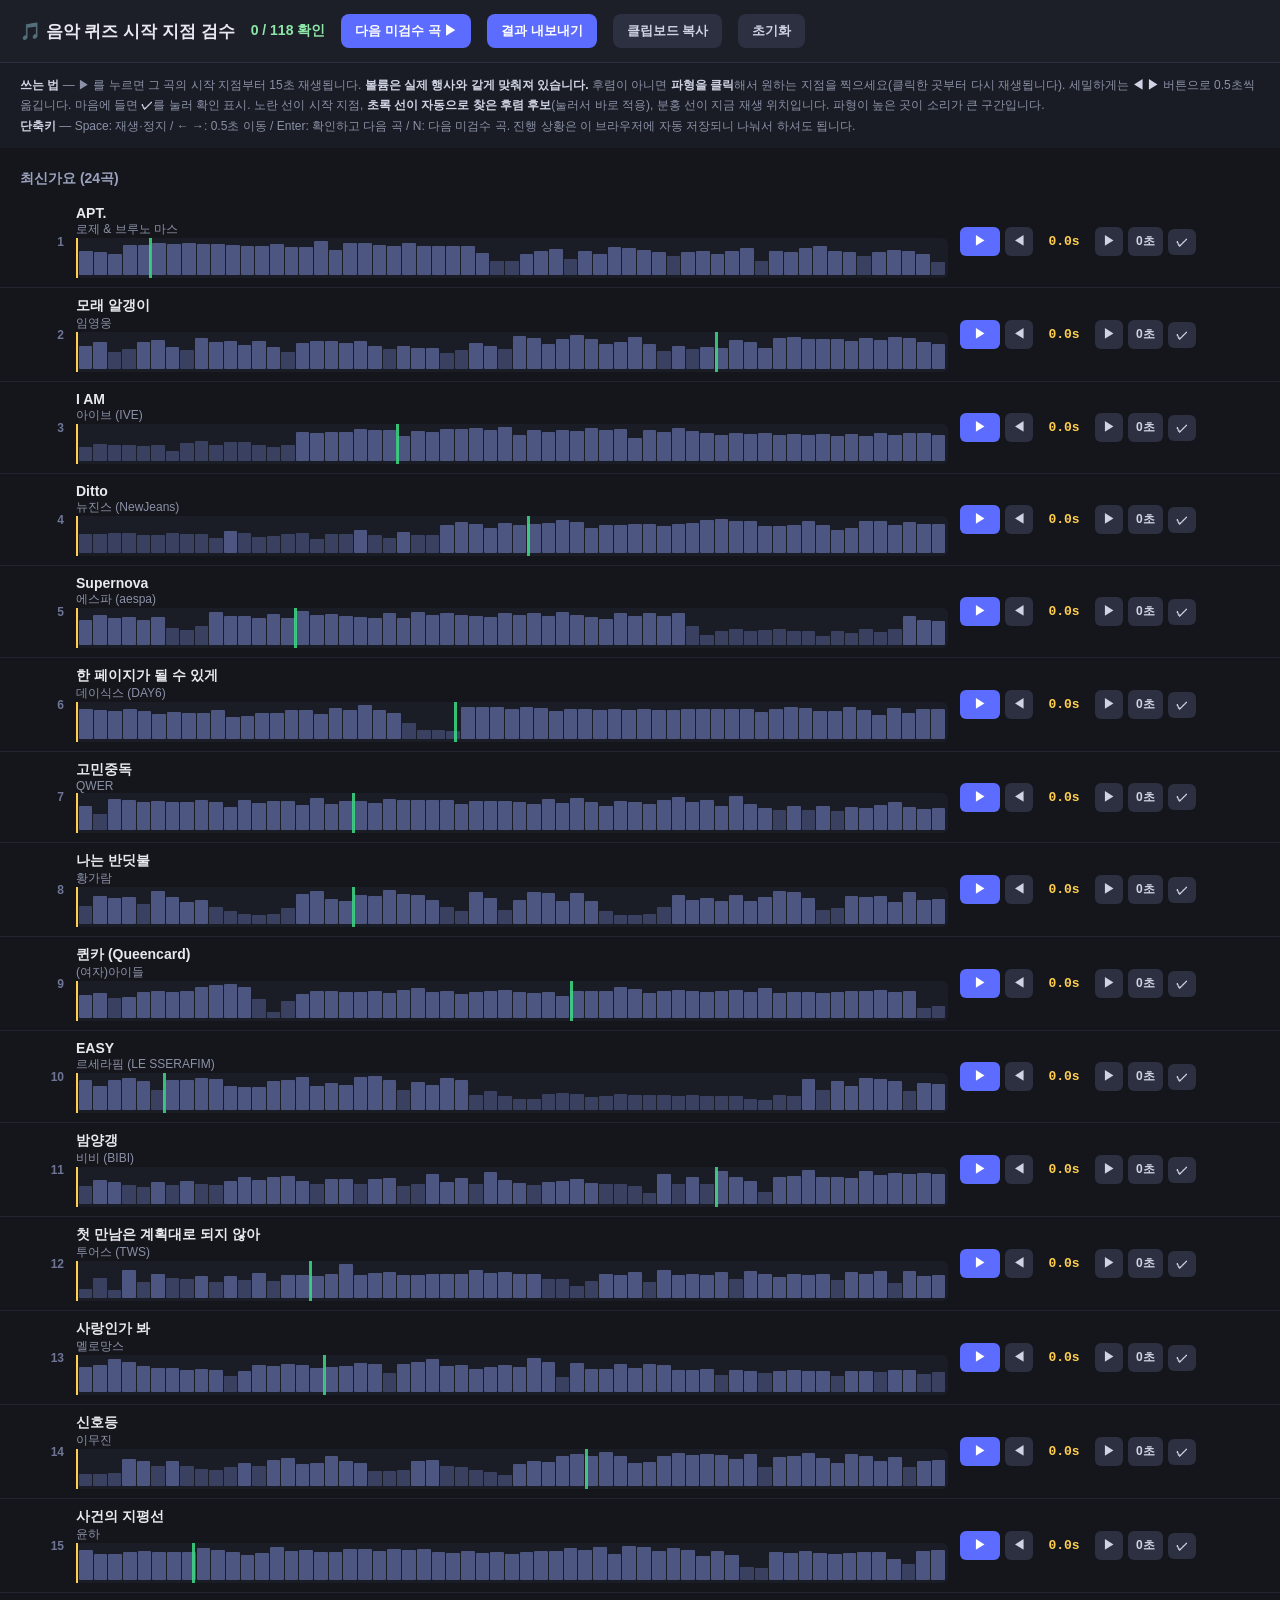
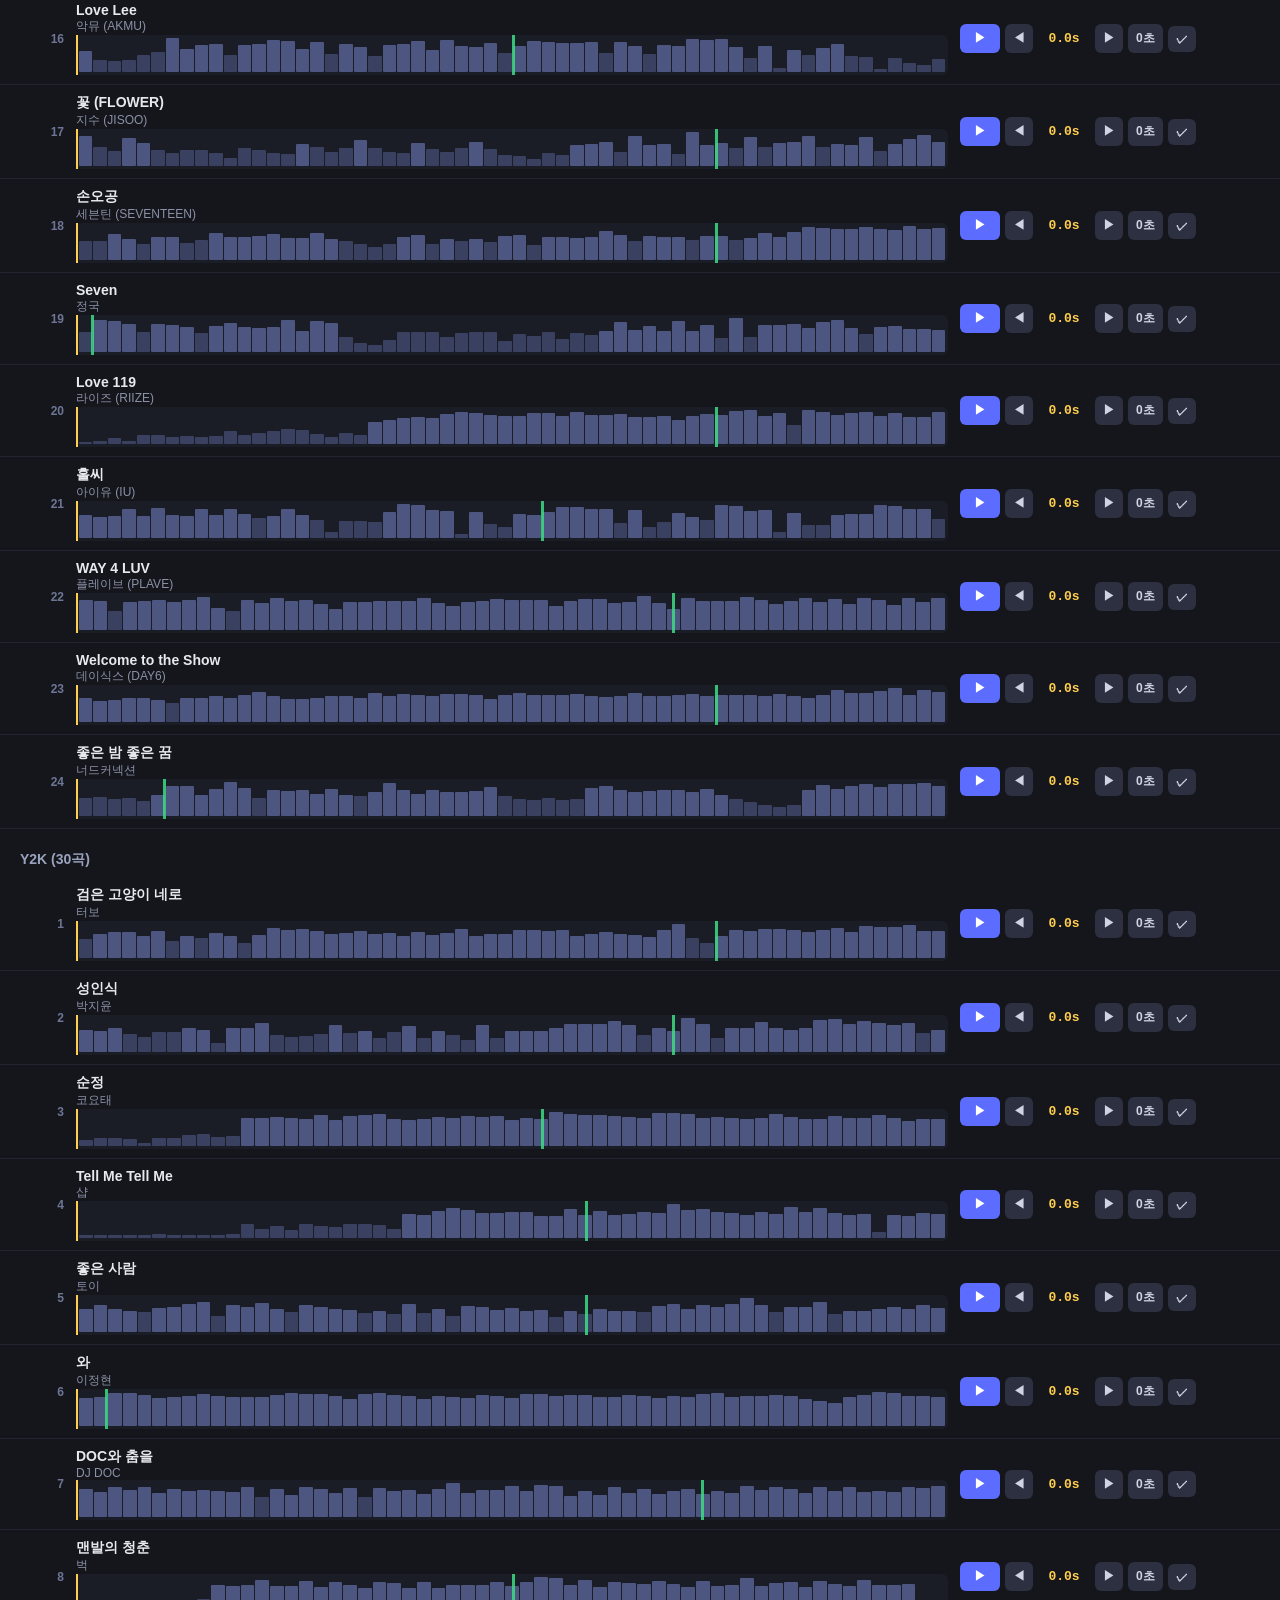
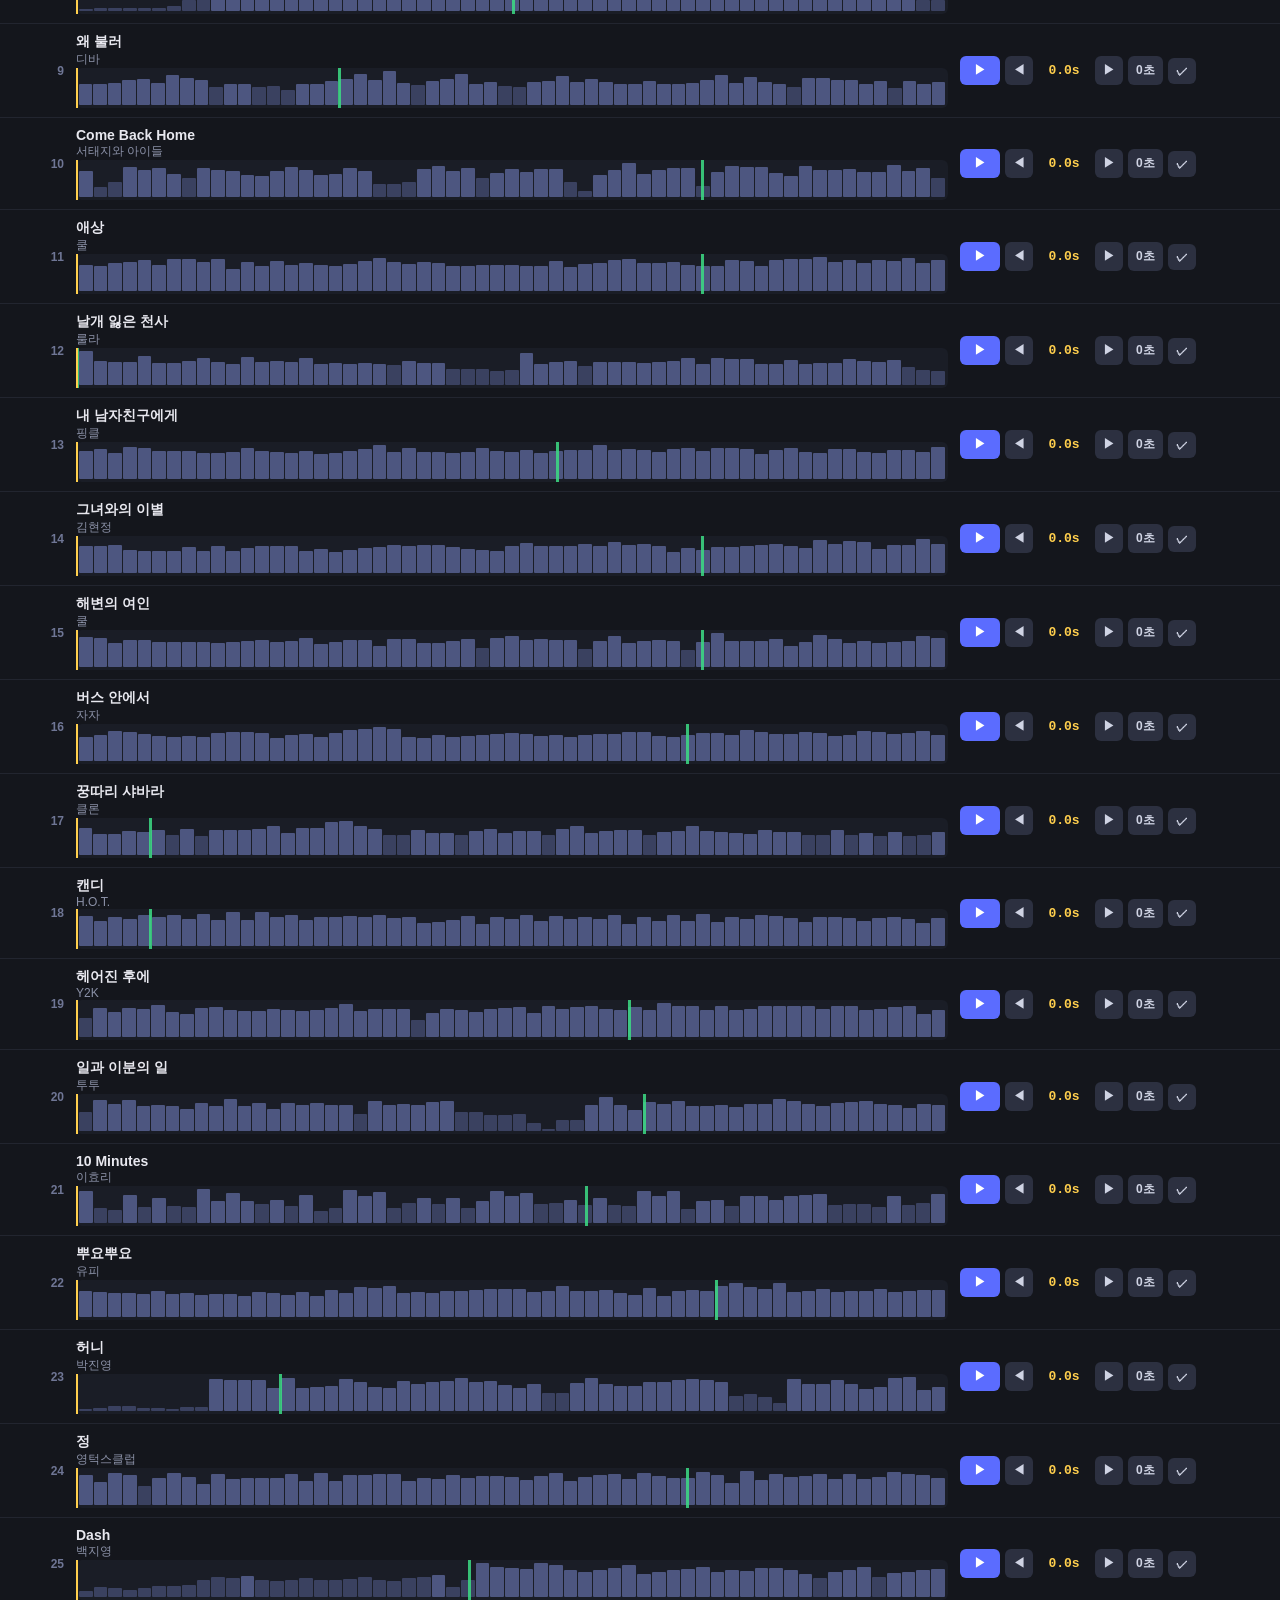
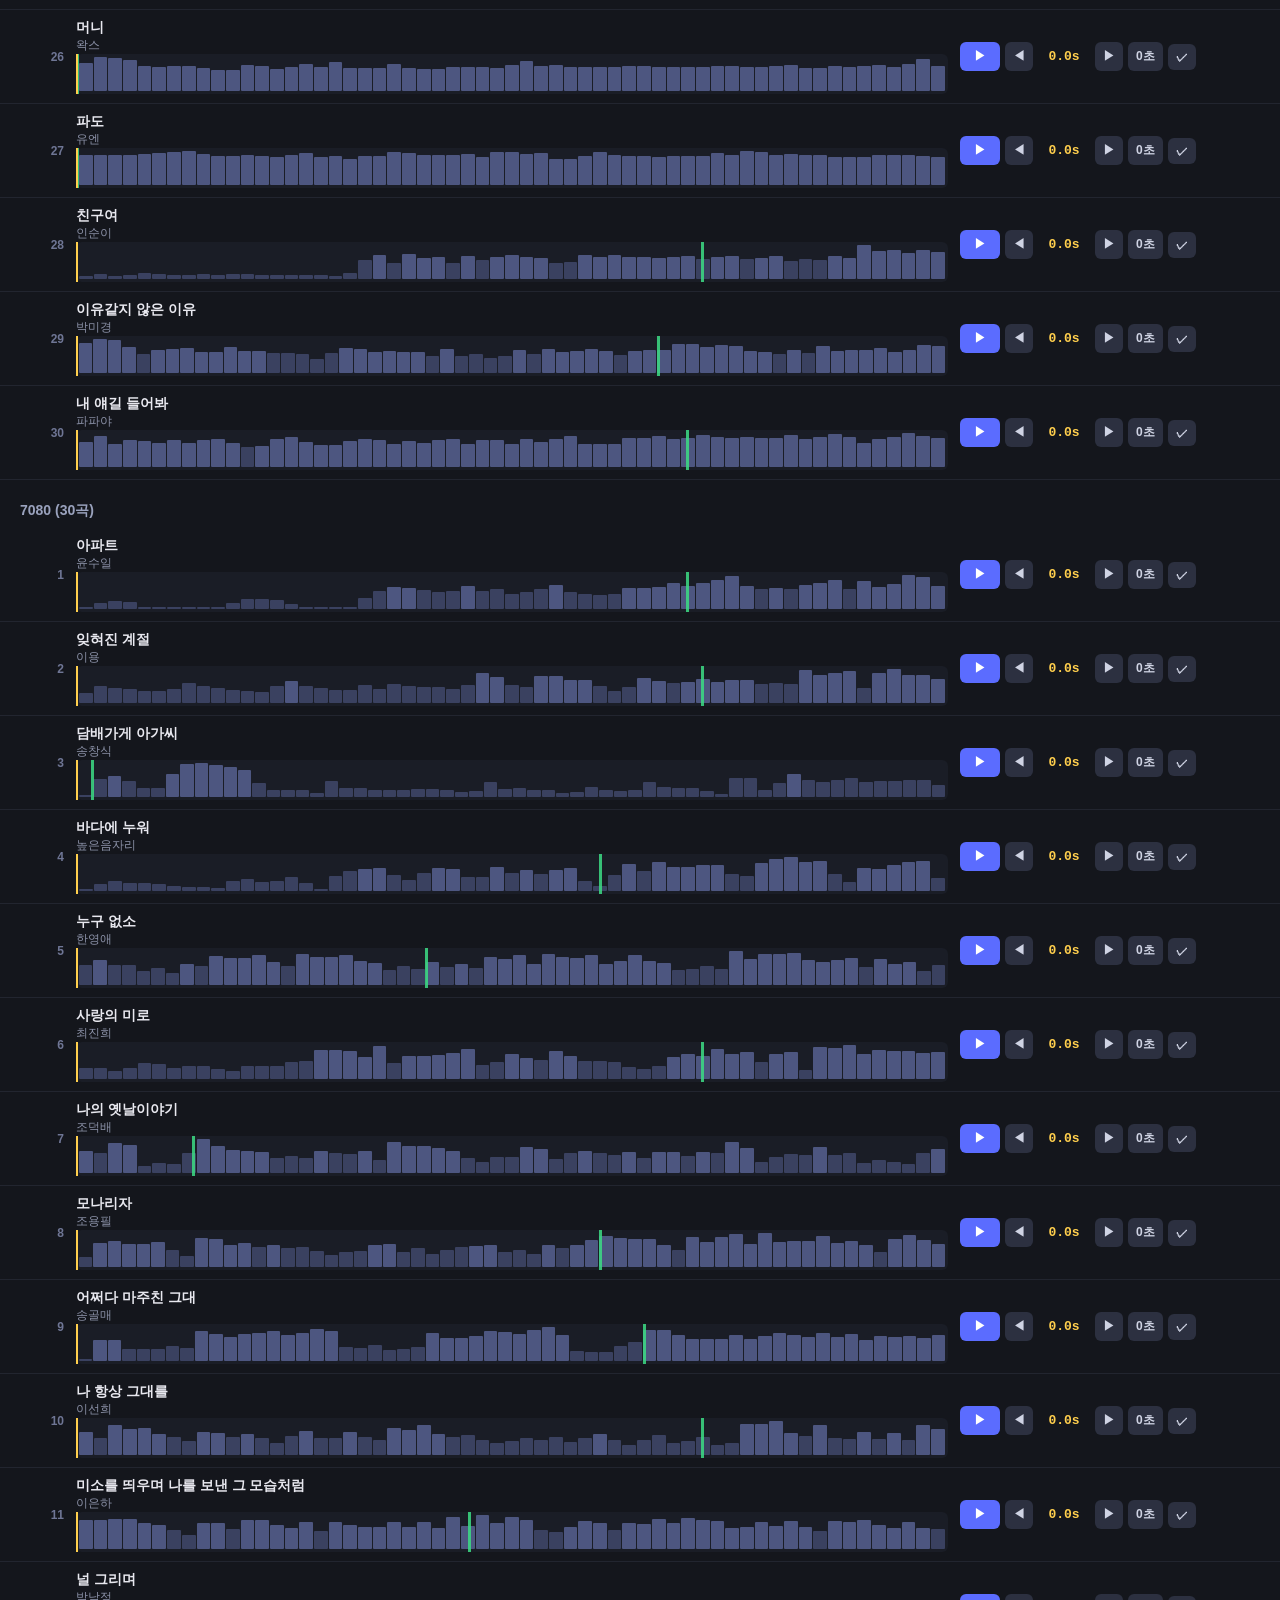
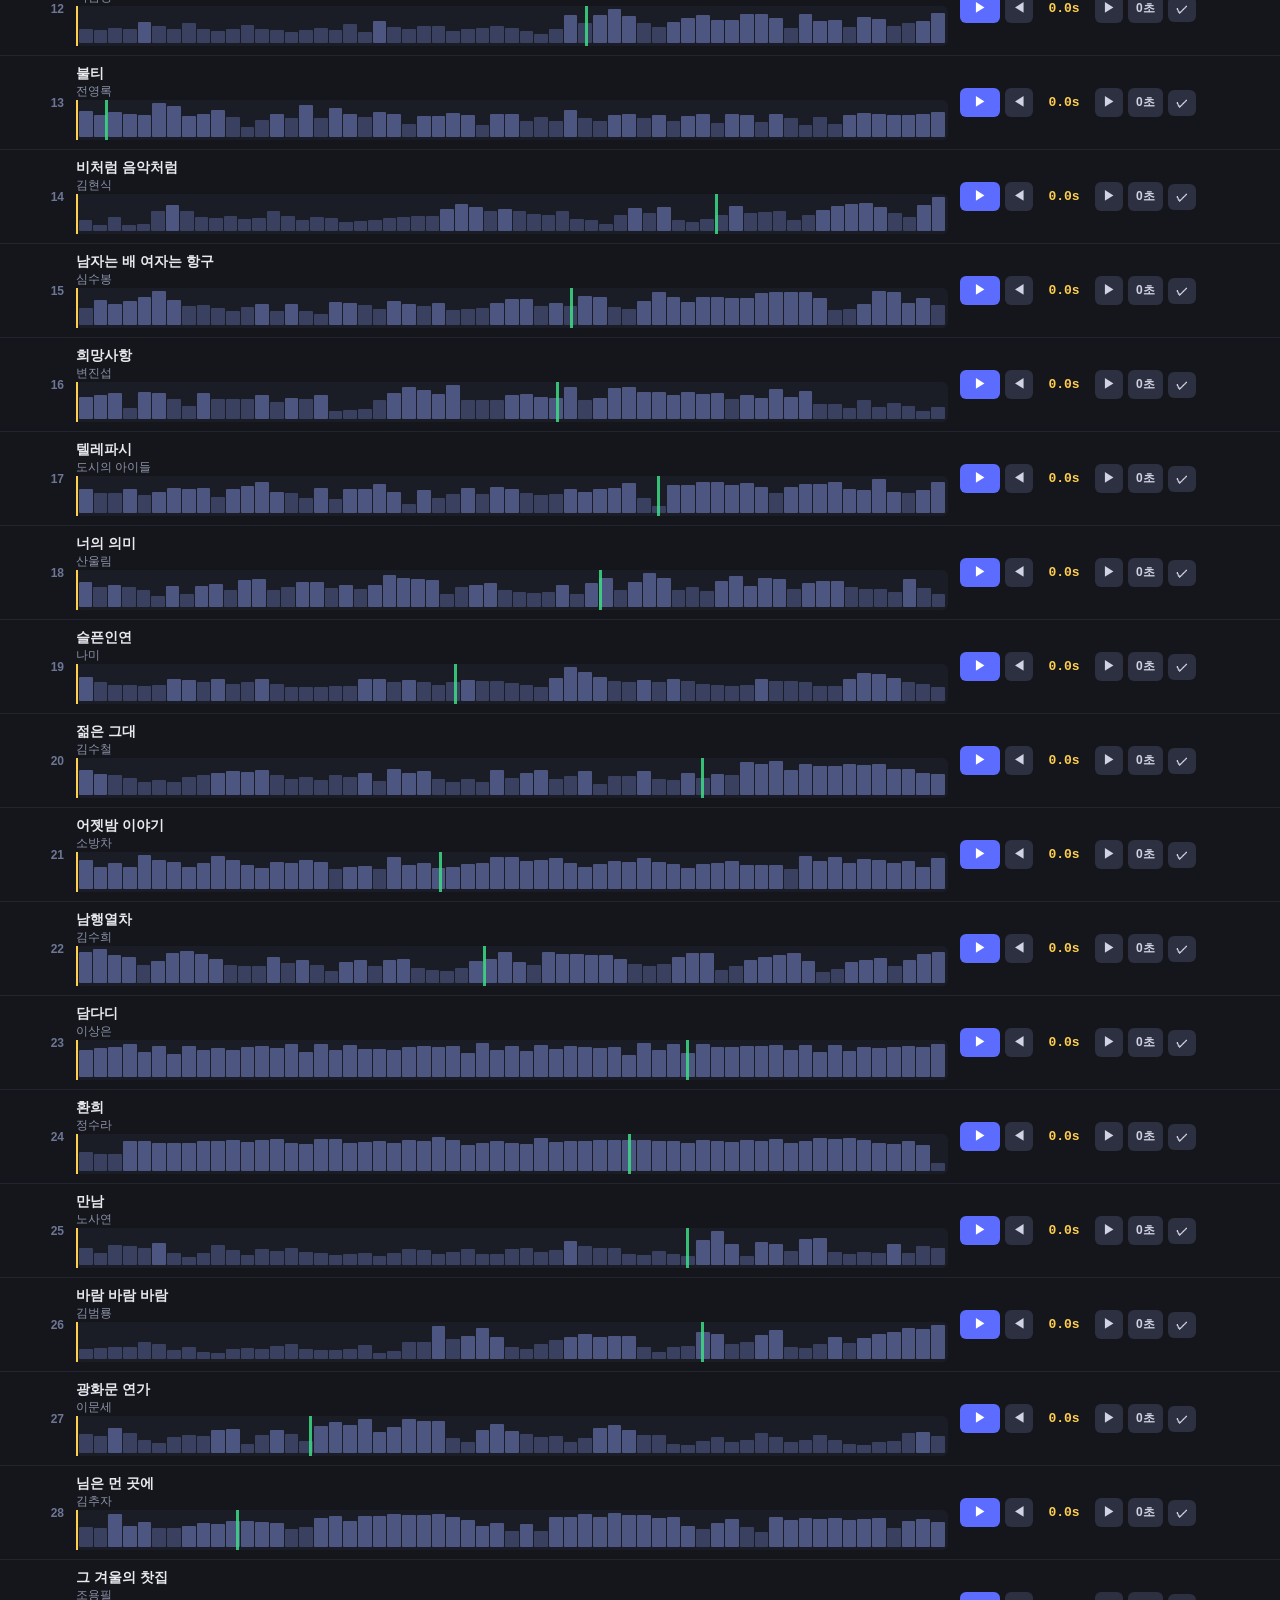
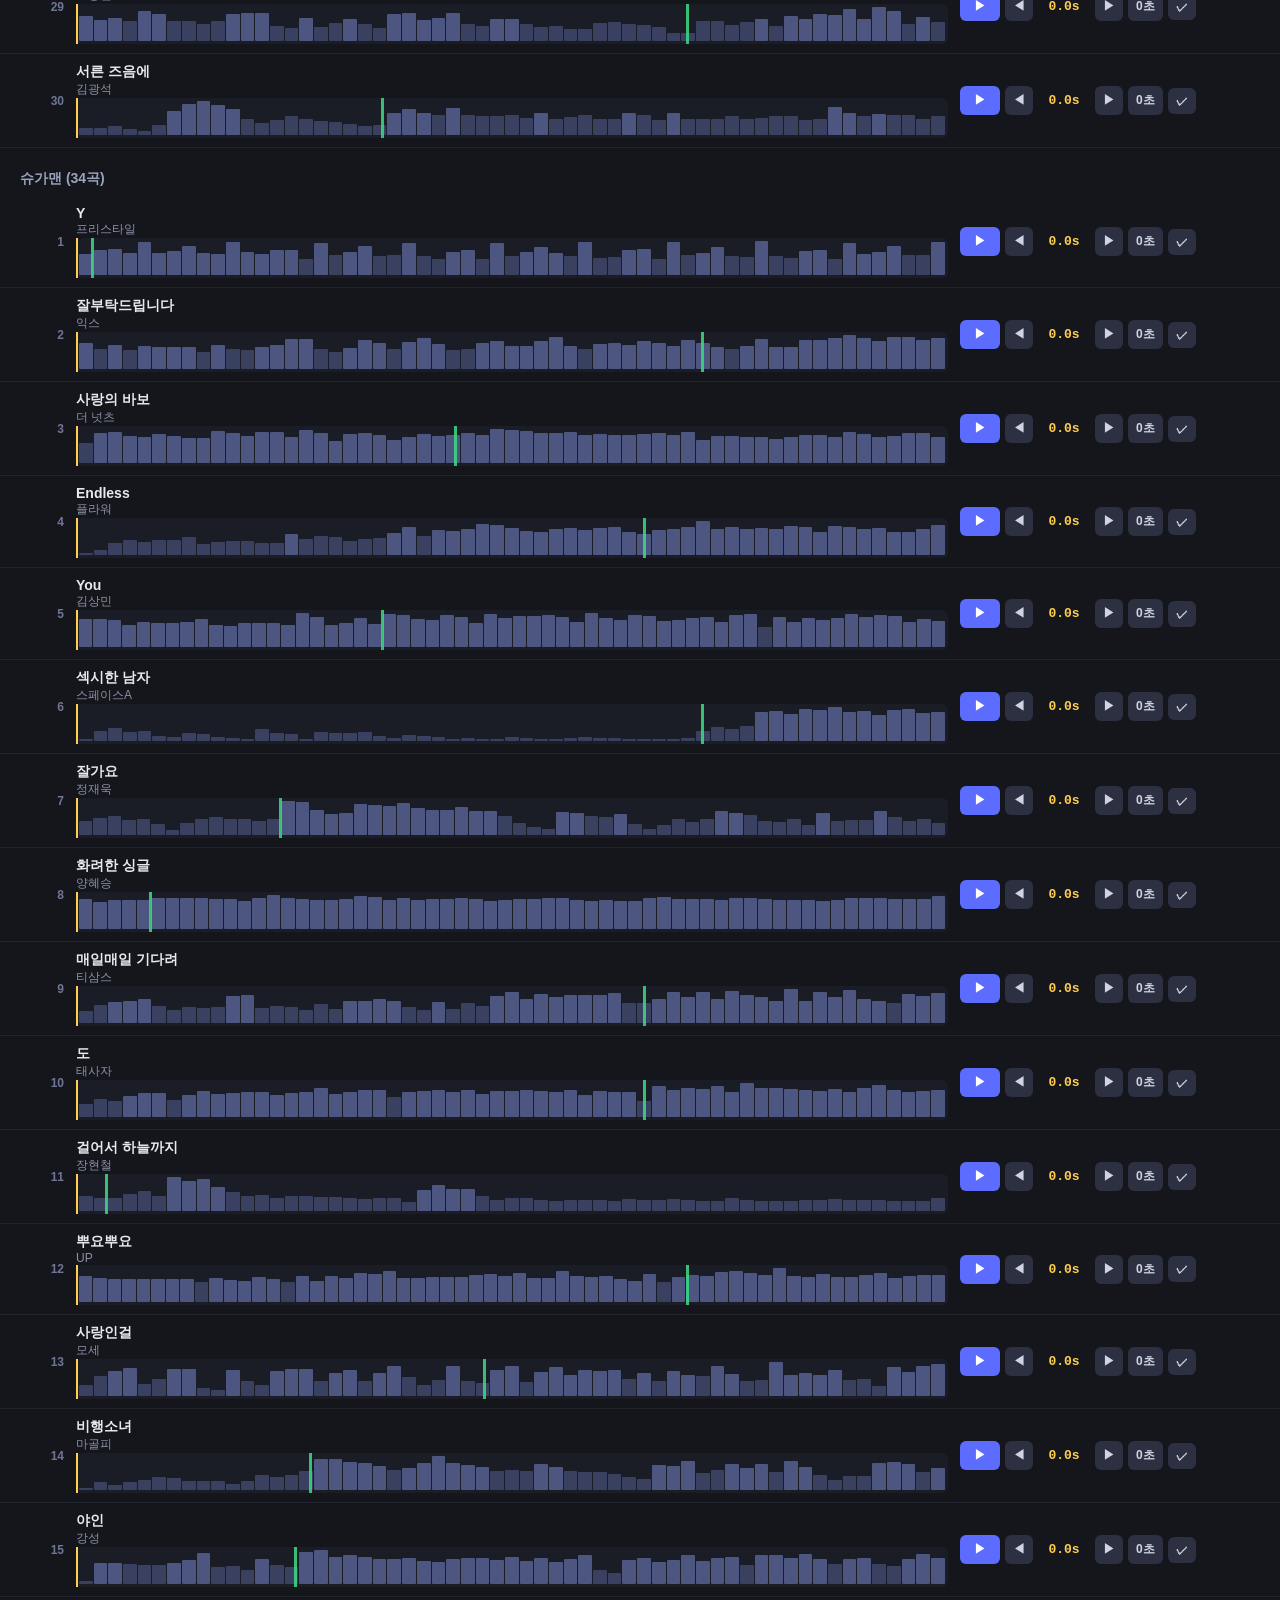
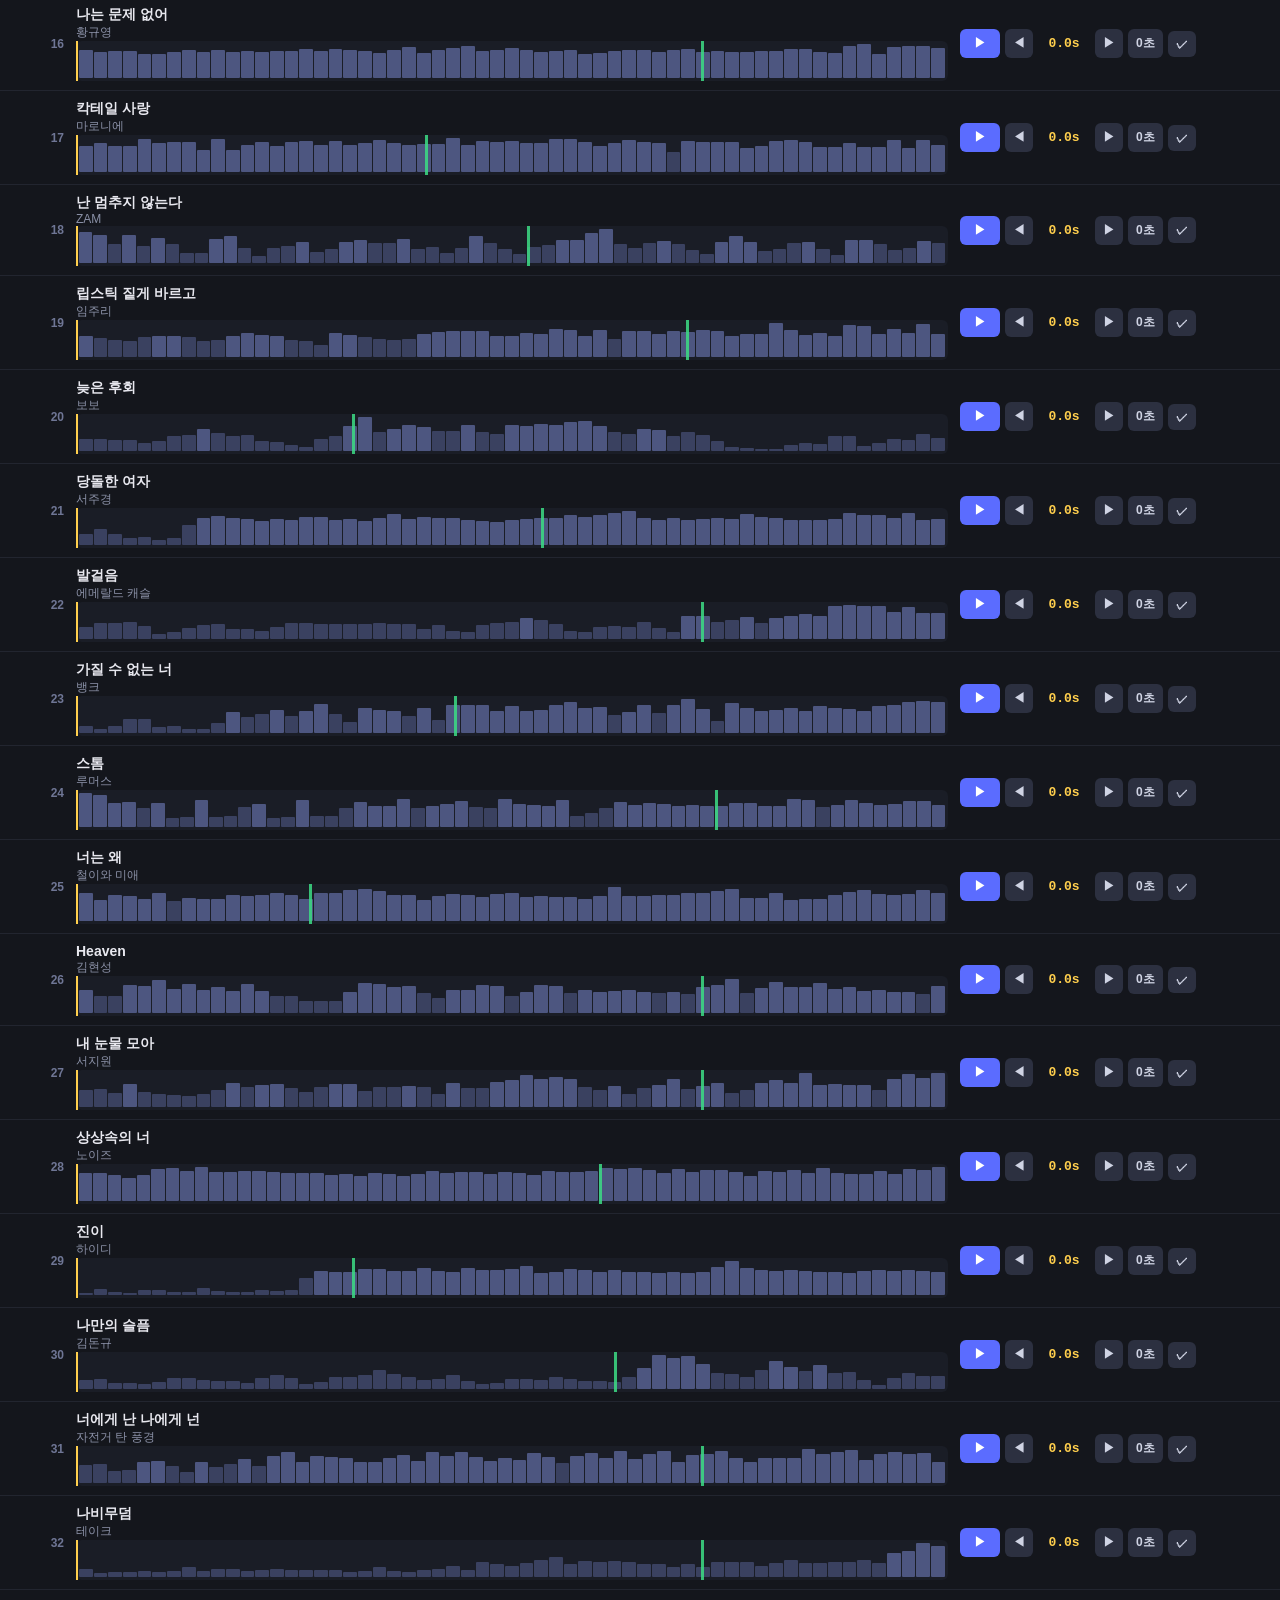
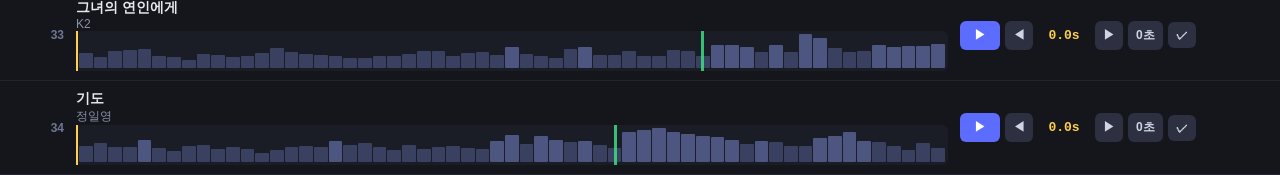
==== commit 7a5fc178: "노래 퀴즈 시작 지점 전부 0초로 통일 + 게임 3개 숨김(12개 4x3) + 애니 이미지 2장 교체 ■ 노래 퀴즈 시작 지점 통일 (사용자 요청) 곡마다 start 값이 달라 어" ====
--- a/tools/start-review.html
+++ b/tools/start-review.html
@@ -64,7 +64,7 @@
 <textarea id="out" style="display:none" readonly></textarea>
 <audio id="au"></audio>
 <script>
-const DATA = [{"game":"LATEST_SONGS","label":"최신가요","n":1,"title":"APT.","artist":"로제 & 브루노 마스","src":"../audio/aud_53a3fa1f7ce2.m4a","start":1,"vol":0.232,"env":[0.72,0.67,0.61,0.88,0.9,0.96,0.91,0.95,0.93,0.91,0.9,0.86,0.87,0.91,0.82,0.84,1,0.74,0.94,0.96,0.9,0.86,0.95,0.87,0.86,0.86,0.85,0.64,0.42,0.43,0.63,0.71,0.78,0.49,0.72,0.62,0.82,0.81,0.75,0.68,0.57,0.68,0.72,0.63,0.72,0.81,0.43,0.72,0.68,0.8,0.86,0.72,0.67,0.56,0.69,0.74,0.72,0.62,0.39],"hook":2.5},{"game":"LATEST_SONGS","label":"최신가요","n":2,"title":"모래 알갱이","artist":"임영웅","src":"../audio/aud_facca29c75aa.m4a","start":7,"vol":0.269,"env":[0.69,0.79,0.52,0.58,0.8,0.85,0.64,0.56,0.92,0.8,0.82,0.7,0.84,0.64,0.52,0.77,0.83,0.84,0.77,0.82,0.69,0.6,0.69,0.62,0.63,0.47,0.57,0.77,0.67,0.59,0.97,0.92,0.74,0.88,1,0.9,0.74,0.8,0.94,0.73,0.53,0.67,0.59,0.66,0.63,0.86,0.8,0.62,0.93,0.95,0.88,0.88,0.88,0.83,0.93,0.87,0.94,0.92,0.79,0.75],"hook":22},{"game":"LATEST_SONGS","label":"최신가요","n":3,"title":"I AM","artist":"아이브 (IVE)","src":"../audio/aud_5b6f0ad580e6.m4a","start":7,"vol":0.21,"env":[0.43,0.52,0.49,0.49,0.46,0.47,0.3,0.53,0.58,0.49,0.57,0.56,0.47,0.43,0.47,0.85,0.83,0.86,0.87,0.95,0.92,0.92,0.75,0.88,0.87,0.94,0.94,0.98,0.93,1,0.76,0.91,0.85,0.93,0.89,0.97,0.91,0.94,0.67,0.93,0.85,0.97,0.88,0.84,0.78,0.82,0.79,0.82,0.78,0.81,0.77,0.8,0.73,0.79,0.74,0.82,0.77,0.83,0.83,0.78],"hook":11},{"game":"LATEST_SONGS","label":"최신가요","n":4,"title":"Ditto","artist":"뉴진스 (NewJeans)","src":"../audio/aud_6f14f01640b9.m4a","start":12,"vol":0.25,"env":[0.57,0.56,0.6,0.6,0.54,0.54,0.58,0.56,0.55,0.45,0.66,0.58,0.47,0.51,0.55,0.59,0.43,0.57,0.56,0.67,0.53,0.44,0.61,0.54,0.54,0.83,0.91,0.85,0.75,0.9,0.83,0.87,0.9,0.97,0.91,0.74,0.83,0.82,0.86,0.86,0.79,0.85,0.88,0.98,1,0.95,0.95,0.8,0.79,0.83,0.95,0.84,0.68,0.75,0.95,0.96,0.83,0.92,0.87,0.87],"hook":15.5},{"game":"LATEST_SONGS","label":"최신가요","n":5,"title":"Supernova","artist":"에스파 (aespa)","src":"../audio/aud_a8e1f03bb4ce.m4a","start":0,"vol":0.204,"env":[0.75,0.89,0.81,0.84,0.74,0.83,0.52,0.46,0.55,0.98,0.87,0.85,0.8,0.93,0.81,1,0.89,0.92,0.86,0.83,0.81,0.95,0.81,0.97,0.88,0.94,0.89,0.85,0.82,0.95,0.88,0.95,0.87,0.97,0.88,0.82,0.78,0.94,0.85,0.95,0.87,0.94,0.55,0.3,0.43,0.47,0.42,0.45,0.48,0.43,0.43,0.28,0.41,0.36,0.47,0.38,0.48,0.87,0.75,0.72],"hook":7.5},{"game":"LATEST_SONGS","label":"최신가요","n":6,"title":"한 페이지가 될 수 있게","artist":"데이식스 (DAY6)","src":"../audio/aud_99026998af36.m4a","start":0,"vol":0.239,"env":[0.88,0.86,0.82,0.9,0.84,0.74,0.8,0.76,0.78,0.85,0.66,0.69,0.77,0.78,0.85,0.86,0.74,0.91,0.86,1,0.85,0.78,0.49,0.26,0.28,0.23,0.94,0.96,0.94,0.89,0.94,0.91,0.83,0.89,0.89,0.86,0.9,0.86,0.89,0.85,0.87,0.9,0.88,0.89,0.89,0.9,0.81,0.88,0.94,0.93,0.84,0.82,0.94,0.86,0.7,0.91,0.78,0.89,0.9],"hook":13},{"game":"LATEST_SONGS","label":"최신가요","n":7,"title":"고민중독","artist":"QWER","src":"../audio/aud_e01a060012d3.m4a","start":0.5,"vol":0.212,"env":[0.71,0.48,0.93,0.89,0.82,0.86,0.83,0.82,0.9,0.84,0.69,0.9,0.79,0.87,0.87,0.75,0.95,0.76,0.85,0.85,0.81,0.91,0.9,0.9,0.88,0.88,0.76,0.85,0.87,0.87,0.84,0.77,0.91,0.79,0.94,0.82,0.72,0.87,0.82,0.77,0.89,0.98,0.82,0.89,0.72,1,0.78,0.66,0.6,0.7,0.59,0.71,0.57,0.68,0.64,0.73,0.82,0.69,0.61,0.65],"hook":9.5},{"game":"LATEST_SONGS","label":"최신가요","n":8,"title":"나는 반딧불","artist":"황가람","src":"../audio/aud_0a1efba2310c.m4a","start":2,"vol":0.245,"env":[0.53,0.84,0.77,0.8,0.58,0.99,0.79,0.66,0.71,0.52,0.39,0.29,0.27,0.31,0.49,0.88,0.97,0.73,0.68,0.87,0.83,1,0.88,0.86,0.7,0.51,0.4,0.95,0.78,0.42,0.71,0.96,0.91,0.67,0.91,0.67,0.39,0.28,0.27,0.31,0.5,0.85,0.71,0.77,0.69,0.87,0.68,0.79,0.99,0.95,0.77,0.42,0.48,0.84,0.79,0.84,0.65,0.94,0.71,0.75],"hook":9.5},{"game":"LATEST_SONGS","label":"최신가요","n":9,"title":"퀸카 (Queencard)","artist":"(여자)아이들","src":"../audio/aud_5f399830ee69.m4a","start":0,"vol":0.212,"env":[0.69,0.74,0.6,0.63,0.78,0.81,0.78,0.79,0.93,0.99,1,0.93,0.55,0.19,0.5,0.7,0.81,0.81,0.76,0.78,0.79,0.73,0.84,0.88,0.78,0.79,0.72,0.76,0.79,0.84,0.77,0.74,0.76,0.64,0.8,0.81,0.79,0.91,0.85,0.75,0.79,0.84,0.81,0.77,0.81,0.83,0.78,0.88,0.75,0.77,0.78,0.74,0.76,0.81,0.81,0.84,0.78,0.8,0.3,0.36],"hook":17},{"game":"LATEST_SONGS","label":"최신가요","n":10,"title":"EASY","artist":"르세라핌 (LE SSERAFIM)","src":"../audio/aud_043776739617.m4a","start":0,"vol":0.21,"env":[0.89,0.71,0.89,0.96,0.87,0.59,0.88,0.9,0.95,0.91,0.71,0.68,0.67,0.85,0.88,0.97,0.7,0.79,0.73,0.99,1,0.9,0.6,0.82,0.73,0.96,0.88,0.44,0.55,0.43,0.34,0.33,0.48,0.51,0.47,0.39,0.42,0.47,0.46,0.46,0.45,0.43,0.46,0.41,0.42,0.41,0.33,0.31,0.45,0.41,0.93,0.58,0.86,0.7,0.96,0.91,0.85,0.56,0.79,0.78],"hook":3},{"game":"LATEST_SONGS","label":"최신가요","n":11,"title":"밤양갱","artist":"비비 (BIBI)","src":"../audio/aud_e8aa5aabde44.m4a","start":4.5,"vol":0.325,"env":[0.53,0.72,0.65,0.55,0.5,0.65,0.57,0.68,0.6,0.56,0.69,0.79,0.72,0.8,0.82,0.69,0.6,0.75,0.74,0.6,0.73,0.77,0.53,0.58,0.88,0.66,0.76,0.59,0.96,0.71,0.61,0.57,0.66,0.69,0.75,0.62,0.59,0.6,0.53,0.32,0.89,0.58,0.8,0.58,0.97,0.8,0.68,0.35,0.81,0.83,1,0.81,0.79,0.77,0.97,0.85,0.92,0.88,0.91,0.88],"hook":22},{"game":"LATEST_SONGS","label":"최신가요","n":12,"title":"첫 만남은 계획대로 되지 않아","artist":"투어스 (TWS)","src":"../audio/aud_2a6f41c39b69.m4a","start":6.5,"vol":0.23,"env":[0.28,0.6,0.25,0.82,0.48,0.7,0.58,0.56,0.64,0.49,0.66,0.53,0.74,0.51,0.68,0.67,0.65,0.71,1,0.69,0.74,0.76,0.67,0.67,0.71,0.7,0.72,0.82,0.75,0.76,0.72,0.72,0.55,0.56,0.37,0.5,0.72,0.69,0.76,0.47,0.83,0.68,0.7,0.67,0.77,0.57,0.8,0.72,0.63,0.71,0.69,0.72,0.53,0.77,0.7,0.8,0.44,0.79,0.66,0.68],"hook":8},{"game":"LATEST_SONGS","label":"최신가요","n":13,"title":"사랑인가 봐","artist":"멜로망스","src":"../audio/aud_732cc18caebb.m4a","start":0,"vol":0.211,"env":[0.73,0.8,0.99,0.88,0.76,0.7,0.72,0.64,0.68,0.66,0.47,0.62,0.8,0.76,0.82,0.81,0.7,0.75,0.76,0.85,0.83,0.57,0.84,0.88,0.98,0.77,0.8,0.68,0.74,0.79,0.75,1,0.89,0.44,0.85,0.69,0.68,0.84,0.72,0.82,0.79,0.64,0.65,0.69,0.5,0.65,0.63,0.55,0.62,0.65,0.63,0.63,0.49,0.61,0.61,0.59,0.66,0.64,0.53,0.59],"hook":8.5},{"game":"LATEST_SONGS","label":"최신가요","n":14,"title":"신호등","artist":"이무진","src":"../audio/aud_63d93a414576.m4a","start":6,"vol":0.258,"env":[0.37,0.37,0.4,0.8,0.73,0.59,0.73,0.59,0.52,0.49,0.57,0.69,0.6,0.78,0.84,0.66,0.69,0.88,0.75,0.69,0.45,0.45,0.49,0.73,0.78,0.59,0.56,0.47,0.42,0.33,0.65,0.74,0.72,0.88,0.94,0.9,1,0.89,0.67,0.7,0.89,0.97,0.92,0.94,0.92,0.8,0.94,0.56,0.86,0.9,0.99,0.84,0.69,0.94,0.88,0.74,0.85,0.56,0.73,0.78],"hook":17.5},{"game":"LATEST_SONGS","label":"최신가요","n":15,"title":"사건의 지평선","artist":"윤하","src":"../audio/aud_062567ec9806.m4a","start":0,"vol":0.225,"env":[0.89,0.77,0.76,0.82,0.86,0.84,0.84,0.83,0.95,0.9,0.83,0.74,0.81,0.98,0.86,0.89,0.82,0.83,0.92,0.92,0.85,0.93,0.89,0.92,0.82,0.81,0.85,0.79,0.82,0.77,0.83,0.86,0.85,0.96,0.9,0.97,0.78,1,0.98,0.85,0.95,0.88,0.7,0.85,0.73,0.39,0.36,0.83,0.81,0.85,0.79,0.77,0.79,0.83,0.84,0.61,0.47,0.85,0.9],"hook":4},{"game":"LATEST_SONGS","label":"최신가요","n":16,"title":"Love Lee","artist":"악뮤 (AKMU)","src":"../audio/aud_6abd51b0af06.m4a","start":1.5,"vol":0.249,"env":[0.62,0.36,0.33,0.36,0.51,0.59,1,0.69,0.8,0.84,0.51,0.8,0.82,0.96,0.92,0.68,0.88,0.53,0.82,0.74,0.49,0.81,0.84,0.93,0.66,0.95,0.76,0.73,0.87,0.57,0.76,0.91,0.89,0.85,0.86,0.88,0.55,0.9,0.78,0.54,0.8,0.78,0.99,0.96,0.97,0.74,0.41,0.77,0.12,0.66,0.51,0.72,0.82,0.49,0.46,0.09,0.43,0.27,0.22,0.39],"hook":15},{"game":"LATEST_SONGS","label":"최신가요","n":17,"title":"꽃 (FLOWER)","artist":"지수 (JISOO)","src":"../audio/aud_c829c39144fc.m4a","start":15,"vol":0.311,"env":[0.9,0.55,0.44,0.83,0.69,0.47,0.4,0.49,0.49,0.4,0.25,0.53,0.49,0.38,0.37,0.64,0.55,0.42,0.54,0.78,0.54,0.42,0.38,0.69,0.5,0.41,0.54,0.71,0.51,0.32,0.31,0.2,0.38,0.32,0.61,0.65,0.7,0.41,0.9,0.61,0.64,0.37,1,0.62,0.69,0.54,0.86,0.55,0.68,0.72,0.9,0.56,0.66,0.62,0.87,0.45,0.64,0.81,0.91,0.71],"hook":22},{"game":"LATEST_SONGS","label":"최신가요","n":18,"title":"손오공","artist":"세븐틴 (SEVENTEEN)","src":"../audio/aud_b4a32c7b08ed.m4a","start":4,"vol":0.254,"env":[0.56,0.55,0.77,0.62,0.49,0.68,0.68,0.52,0.6,0.8,0.69,0.67,0.7,0.76,0.65,0.64,0.81,0.62,0.56,0.49,0.39,0.47,0.68,0.73,0.47,0.62,0.56,0.62,0.54,0.72,0.73,0.46,0.67,0.69,0.64,0.69,0.85,0.75,0.55,0.71,0.69,0.69,0.59,0.71,0.71,0.6,0.66,0.81,0.69,0.83,0.99,0.94,0.93,0.91,0.97,0.91,0.9,1,0.92,0.96],"hook":22},{"game":"LATEST_SONGS","label":"최신가요","n":19,"title":"Seven","artist":"정국","src":"../audio/aud_d23715c872f7.m4a","start":0,"vol":0.232,"env":[0.6,0.94,0.93,0.82,0.6,0.82,0.79,0.74,0.56,0.78,0.87,0.73,0.72,0.75,0.96,0.62,0.92,0.85,0.46,0.27,0.21,0.35,0.59,0.58,0.6,0.45,0.57,0.6,0.6,0.34,0.53,0.48,0.59,0.4,0.57,0.52,0.63,0.89,0.66,0.76,0.61,0.92,0.61,0.81,0.42,1,0.46,0.8,0.81,0.82,0.72,0.9,0.94,0.71,0.53,0.75,0.76,0.68,0.69,0.66],"hook":0.5},{"game":"LATEST_SONGS","label":"최신가요","n":20,"title":"Love 119","artist":"라이즈 (RIIZE)","src":"../audio/aud_e38e0c43f86c.m4a","start":9.5,"vol":0.225,"env":[0.07,0.08,0.17,0.08,0.28,0.27,0.21,0.24,0.2,0.23,0.4,0.28,0.34,0.39,0.44,0.41,0.29,0.21,0.34,0.26,0.65,0.7,0.76,0.8,0.77,0.89,0.94,0.92,0.85,0.82,0.82,0.92,0.91,0.83,0.95,0.86,0.87,0.89,0.8,0.81,0.84,0.72,0.82,0.89,0.85,0.98,1,0.84,0.92,0.55,1,0.96,0.85,0.93,0.95,0.84,0.91,0.79,0.81,0.96],"hook":22},{"game":"LATEST_SONGS","label":"최신가요","n":21,"title":"홀씨","artist":"아이유 (IU)","src":"../audio/aud_16a71e6e8d01.m4a","start":0,"vol":0.23,"env":[0.68,0.61,0.64,0.85,0.64,0.89,0.69,0.64,0.85,0.68,0.85,0.7,0.6,0.66,0.87,0.69,0.54,0.18,0.5,0.5,0.47,0.78,1,0.97,0.82,0.81,0.13,0.76,0.41,0.34,0.71,0.68,0.77,0.91,0.91,0.85,0.86,0.46,0.84,0.34,0.47,0.74,0.62,0.53,0.98,0.94,0.81,0.82,0.19,0.75,0.4,0.38,0.67,0.72,0.71,0.97,0.95,0.87,0.85,0.56],"hook":16},{"game":"LATEST_SONGS","label":"최신가요","n":22,"title":"WAY 4 LUV","artist":"플레이브 (PLAVE)","src":"../audio/aud_db06a395252a.m4a","start":1,"vol":0.236,"env":[0.88,0.86,0.55,0.83,0.85,0.89,0.84,0.89,0.97,0.64,0.57,0.89,0.81,0.94,0.85,0.89,0.78,0.61,0.84,0.83,0.85,0.87,0.86,0.94,0.79,0.7,0.84,0.86,0.93,0.88,0.88,0.9,0.7,0.87,0.92,0.92,0.8,0.84,1,0.8,0.63,0.94,0.86,0.86,0.86,0.97,0.9,0.77,0.87,0.95,0.84,0.91,0.78,0.94,0.88,0.73,0.94,0.84,0.94],"hook":20.5},{"game":"LATEST_SONGS","label":"최신가요","n":23,"title":"Welcome to the Show","artist":"데이식스 (DAY6)","src":"../audio/aud_952fc0cf8941.m4a","start":9.5,"vol":0.229,"env":[0.7,0.63,0.65,0.7,0.71,0.66,0.55,0.72,0.71,0.77,0.72,0.79,0.88,0.77,0.69,0.67,0.7,0.76,0.77,0.7,0.86,0.76,0.82,0.8,0.78,0.83,0.84,0.81,0.69,0.79,0.87,0.79,0.81,0.81,0.82,0.76,0.74,0.76,0.85,0.76,0.77,0.81,0.82,0.77,0.81,0.79,0.79,0.78,0.84,0.78,0.7,0.8,0.95,0.87,0.87,0.92,1,0.8,0.94,0.9],"hook":22},{"game":"LATEST_SONGS","label":"최신가요","n":24,"title":"좋은 밤 좋은 꿈","artist":"너드커넥션","src":"../audio/aud_52bc2dbf532d.m4a","start":2,"vol":0.323,"env":[0.54,0.57,0.51,0.53,0.45,0.61,0.89,0.88,0.62,0.8,1,0.84,0.53,0.77,0.73,0.78,0.65,0.8,0.62,0.59,0.71,0.98,0.77,0.65,0.78,0.72,0.72,0.73,0.87,0.59,0.51,0.47,0.54,0.49,0.52,0.82,0.88,0.77,0.71,0.73,0.77,0.77,0.71,0.81,0.62,0.51,0.42,0.34,0.28,0.33,0.78,0.91,0.81,0.89,0.95,0.87,0.94,0.95,0.97,0.89],"hook":3},{"game":"SONG_Y2K","label":"Y2K","n":1,"title":"검은 고양이 네로","artist":"터보","src":"../audio/aud_9e86da59b467.m4a","start":6,"vol":0.28,"env":[0.55,0.7,0.78,0.76,0.66,0.81,0.52,0.66,0.6,0.74,0.65,0.46,0.68,0.89,0.83,0.87,0.8,0.72,0.75,0.8,0.7,0.74,0.66,0.77,0.69,0.73,0.87,0.66,0.7,0.71,0.83,0.82,0.8,0.82,0.65,0.71,0.78,0.7,0.69,0.61,0.83,1,0.59,0.46,0.66,0.84,0.81,0.87,0.86,0.82,0.77,0.83,0.89,0.77,0.94,0.92,0.91,0.97,0.8,0.8],"hook":22},{"game":"SONG_Y2K","label":"Y2K","n":2,"title":"성인식","artist":"박지윤","src":"../audio/aud_e0f0cca74ad5.m4a","start":14,"vol":0.275,"env":[0.64,0.62,0.72,0.54,0.44,0.6,0.59,0.7,0.65,0.27,0.7,0.72,0.85,0.52,0.45,0.49,0.53,0.79,0.57,0.63,0.43,0.59,0.77,0.42,0.61,0.51,0.36,0.79,0.43,0.62,0.63,0.63,0.7,0.83,0.82,0.82,0.91,0.81,0.52,0.71,0.62,1,0.83,0.42,0.72,0.7,0.88,0.71,0.66,0.71,0.94,0.97,0.84,0.91,0.87,0.8,0.87,0.57,0.64],"hook":20.5},{"game":"SONG_Y2K","label":"Y2K","n":3,"title":"순정","artist":"코요태","src":"../audio/aud_ba89c293bb68.m4a","start":5,"vol":0.269,"env":[0.17,0.23,0.23,0.2,0.1,0.24,0.25,0.34,0.35,0.27,0.3,0.84,0.83,0.85,0.83,0.8,0.91,0.77,0.88,0.93,0.95,0.81,0.76,0.8,0.86,0.84,0.9,0.87,0.9,0.77,0.84,0.8,1,0.95,0.92,0.92,0.89,0.86,0.84,0.97,0.97,0.95,0.83,0.86,0.84,0.81,0.84,0.94,0.85,0.79,0.79,0.88,0.82,0.82,0.92,0.83,0.75,0.79,0.8],"hook":16},{"game":"SONG_Y2K","label":"Y2K","n":4,"title":"Tell Me Tell Me","artist":"샵","src":"../audio/aud_ffabaac5c35e.m4a","start":10.5,"vol":0.253,"env":[0.09,0.1,0.1,0.1,0.1,0.11,0.09,0.09,0.1,0.1,0.11,0.42,0.28,0.36,0.25,0.43,0.35,0.34,0.43,0.42,0.4,0.28,0.7,0.67,0.81,0.88,0.82,0.75,0.74,0.76,0.76,0.65,0.64,0.85,0.69,0.8,0.68,0.7,0.76,0.73,1,0.84,0.85,0.78,0.74,0.68,0.76,0.72,0.92,0.77,0.89,0.75,0.69,0.7,0.18,0.69,0.64,0.74,0.71],"hook":17.5},{"game":"SONG_Y2K","label":"Y2K","n":5,"title":"좋은 사람","artist":"토이","src":"../audio/aud_98d01a1a17cf.m4a","start":2,"vol":0.338,"env":[0.69,0.79,0.67,0.63,0.6,0.71,0.73,0.84,0.88,0.47,0.79,0.75,0.85,0.69,0.58,0.81,0.74,0.67,0.64,0.55,0.63,0.54,0.82,0.55,0.67,0.49,0.76,0.74,0.66,0.71,0.61,0.66,0.45,0.62,0.54,0.68,0.62,0.61,0.6,0.77,0.83,0.68,0.79,0.74,0.84,1,0.79,0.6,0.73,0.73,0.88,0.54,0.63,0.63,0.67,0.75,0.67,0.8,0.72],"hook":17.5},{"game":"SONG_Y2K","label":"Y2K","n":6,"title":"와","artist":"이정현","src":"../audio/aud_c7b940c0ee28.m4a","start":0,"vol":0.206,"env":[0.83,0.87,0.98,0.98,0.91,0.82,0.87,0.9,0.94,0.88,0.86,0.85,0.87,0.93,0.99,0.95,0.95,0.9,0.79,0.95,0.98,0.91,0.88,0.8,0.89,0.86,0.84,0.91,0.9,0.82,0.94,0.96,0.9,0.93,0.91,0.86,0.86,0.92,0.88,0.82,0.88,0.87,0.95,0.99,0.86,0.89,0.9,0.91,0.9,0.81,0.74,0.68,0.87,0.91,1,0.98,0.89,0.89,0.85],"hook":1},{"game":"SONG_Y2K","label":"Y2K","n":7,"title":"DOC와 춤을","artist":"DJ DOC","src":"../audio/aud_1486370248dc.m4a","start":15,"vol":0.292,"env":[0.83,0.75,0.89,0.81,0.89,0.72,0.83,0.77,0.79,0.78,0.74,0.9,0.59,0.83,0.66,0.88,0.82,0.7,0.86,0.6,0.86,0.78,0.8,0.69,0.83,1,0.71,0.8,0.81,0.92,0.76,0.96,0.93,0.61,0.78,0.64,0.89,0.7,0.84,0.69,0.77,0.83,0.67,0.78,0.71,0.92,0.8,0.9,0.83,0.7,0.88,0.78,0.88,0.73,0.78,0.73,0.89,0.87,0.93],"hook":21.5},{"game":"SONG_Y2K","label":"Y2K","n":8,"title":"맨발의 청춘","artist":"벅","src":"../audio/aud_582cb50e3639.m4a","start":4,"vol":0.244,"env":[0,0.08,0.08,0.1,0.08,0.08,0.14,0.32,0.35,0.76,0.75,0.76,0.92,0.73,0.75,0.89,0.7,0.85,0.76,0.69,0.85,0.82,0.69,0.87,0.68,0.77,0.77,0.78,0.86,0.75,0.86,1,0.99,0.77,0.91,0.71,0.85,0.83,0.8,0.9,0.8,0.72,0.9,0.73,0.76,0.97,0.73,0.82,0.86,0.7,0.89,0.8,0.75,0.92,0.76,0.78,0.8,0.33,0.32],"hook":15},{"game":"SONG_Y2K","label":"Y2K","n":9,"title":"왜 불러","artist":"디바","src":"../audio/aud_e69d76873583.m4a","start":8,"vol":0.438,"env":[0.61,0.63,0.64,0.75,0.77,0.66,0.88,0.79,0.74,0.53,0.63,0.61,0.53,0.55,0.46,0.61,0.62,0.72,0.76,0.91,0.73,1,0.66,0.59,0.7,0.78,0.92,0.61,0.69,0.55,0.54,0.67,0.72,0.86,0.67,0.76,0.69,0.61,0.62,0.7,0.63,0.62,0.65,0.74,0.9,0.64,0.84,0.67,0.63,0.53,0.79,0.79,0.75,0.75,0.62,0.7,0.5,0.7,0.62,0.69],"hook":9},{"game":"SONG_Y2K","label":"Y2K","n":10,"title":"Come Back Home","artist":"서태지와 아이들","src":"../audio/aud_1209615d2798.m4a","start":1,"vol":0.299,"env":[0.78,0.3,0.46,0.89,0.79,0.86,0.67,0.55,0.87,0.8,0.77,0.66,0.62,0.77,0.88,0.8,0.64,0.67,0.85,0.77,0.4,0.39,0.46,0.82,0.92,0.76,0.87,0.56,0.71,0.82,0.75,0.82,0.82,0.45,0.19,0.66,0.79,1,0.68,0.79,0.86,0.85,0.32,0.73,0.92,0.88,0.89,0.7,0.62,0.91,0.79,0.8,0.84,0.74,0.73,0.95,0.76,0.87,0.56],"hook":21.5},{"game":"SONG_Y2K","label":"Y2K","n":11,"title":"애상","artist":"쿨","src":"../audio/aud_0089ba571359.m4a","start":2.5,"vol":0.349,"env":[0.77,0.75,0.84,0.86,0.91,0.78,0.95,0.94,0.85,0.95,0.66,0.85,0.73,0.89,0.77,0.83,0.76,0.73,0.8,0.9,0.97,0.86,0.81,0.86,0.83,0.74,0.75,0.77,0.77,0.78,0.75,0.73,0.88,0.7,0.81,0.82,0.91,0.95,0.83,0.82,0.86,0.78,0.74,0.73,0.92,0.89,0.74,0.91,0.96,0.94,1,0.87,0.92,0.84,0.92,0.88,0.97,0.82,0.92],"hook":21.5},{"game":"SONG_Y2K","label":"Y2K","n":12,"title":"날개 잃은 천사","artist":"룰라","src":"../audio/aud_fee2f148e7a2.m4a","start":0,"vol":0.254,"env":[1,0.72,0.67,0.68,0.87,0.65,0.64,0.72,0.8,0.67,0.61,0.84,0.68,0.7,0.67,0.8,0.63,0.66,0.61,0.65,0.61,0.59,0.71,0.66,0.66,0.48,0.48,0.47,0.42,0.44,0.96,0.62,0.67,0.7,0.57,0.68,0.69,0.68,0.64,0.69,0.7,0.79,0.62,0.79,0.77,0.78,0.63,0.62,0.73,0.63,0.66,0.64,0.77,0.71,0.67,0.74,0.54,0.46,0.41],"hook":0},{"game":"SONG_Y2K","label":"Y2K","n":13,"title":"내 남자친구에게","artist":"핑클","src":"../audio/aud_a5f646b7ed3a.m4a","start":15,"vol":0.339,"env":[0.83,0.88,0.76,0.94,0.91,0.83,0.84,0.84,0.77,0.77,0.8,0.92,0.84,0.8,0.76,0.82,0.75,0.77,0.82,0.9,1,0.79,0.91,0.79,0.8,0.76,0.81,0.91,0.83,0.81,0.85,0.78,0.82,0.85,0.86,1,0.87,0.89,0.85,0.79,0.88,0.91,0.84,0.93,0.91,0.89,0.74,0.85,0.93,0.81,0.78,0.88,0.89,0.81,0.78,0.86,0.86,0.79,0.96],"hook":16.5},{"game":"SONG_Y2K","label":"Y2K","n":14,"title":"그녀와의 이별","artist":"김현정","src":"../audio/aud_f32569549f37.m4a","start":10,"vol":0.252,"env":[0.79,0.8,0.83,0.68,0.64,0.65,0.65,0.77,0.65,0.8,0.66,0.73,0.8,0.8,0.8,0.66,0.71,0.63,0.67,0.74,0.77,0.82,0.81,0.84,0.83,0.78,0.72,0.69,0.65,0.8,0.9,0.8,0.8,0.8,0.86,0.79,0.91,0.82,0.86,0.79,0.62,0.73,0.69,0.78,0.76,0.79,0.83,0.86,0.79,0.74,0.97,0.87,0.95,0.91,0.72,0.84,0.84,1,0.85],"hook":21.5},{"game":"SONG_Y2K","label":"Y2K","n":15,"title":"해변의 여인","artist":"쿨","src":"../audio/aud_4e813f1c2ce3.m4a","start":13.5,"vol":0.359,"env":[0.89,0.87,0.72,0.79,0.8,0.73,0.73,0.74,0.74,0.71,0.74,0.77,0.79,0.73,0.77,0.85,0.69,0.74,0.79,0.81,0.61,0.84,0.84,0.71,0.72,0.77,0.83,0.57,0.87,0.91,0.8,0.83,0.8,0.8,0.53,0.78,0.92,0.71,0.76,0.81,0.77,0.51,0.75,1,0.77,0.76,0.78,0.83,0.63,0.74,0.95,0.83,0.7,0.76,0.72,0.75,0.78,0.91,0.87],"hook":21.5},{"game":"SONG_Y2K","label":"Y2K","n":16,"title":"버스 안에서","artist":"자자","src":"../audio/aud_3f4abb5b8d3a.m4a","start":8.5,"vol":0.32,"env":[0.7,0.76,0.89,0.85,0.81,0.74,0.7,0.74,0.72,0.82,0.87,0.85,0.83,0.68,0.76,0.8,0.71,0.82,0.93,0.94,1,0.96,0.71,0.68,0.76,0.72,0.74,0.76,0.81,0.84,0.81,0.74,0.76,0.72,0.78,0.8,0.81,0.86,0.85,0.75,0.7,0.77,0.82,0.83,0.77,0.92,0.85,0.79,0.8,0.86,0.82,0.75,0.76,0.9,0.86,0.81,0.83,0.9,0.76],"hook":21},{"game":"SONG_Y2K","label":"Y2K","n":17,"title":"꿍따리 샤바라","artist":"클론","src":"../audio/aud_24172381561f.m4a","start":7,"vol":0.25,"env":[0.8,0.62,0.63,0.72,0.68,0.74,0.58,0.78,0.55,0.74,0.75,0.73,0.76,0.86,0.66,0.8,0.81,0.99,1,0.85,0.78,0.58,0.6,0.75,0.66,0.66,0.58,0.72,0.77,0.64,0.72,0.72,0.59,0.76,0.85,0.64,0.71,0.73,0.75,0.59,0.68,0.71,0.85,0.7,0.69,0.65,0.61,0.75,0.69,0.69,0.59,0.6,0.74,0.58,0.64,0.55,0.68,0.56,0.6,0.68],"hook":2.5},{"game":"SONG_Y2K","label":"Y2K","n":18,"title":"캔디","artist":"H.O.T.","src":"../audio/aud_9db2ba3936d5.m4a","start":1.5,"vol":0.25,"env":[0.89,0.74,0.85,0.8,0.91,0.86,0.91,0.81,0.95,0.78,1,0.78,1,0.87,0.91,0.77,0.86,0.87,0.89,0.86,0.93,0.82,0.87,0.69,0.71,0.77,0.88,0.64,0.87,0.81,0.91,0.75,0.89,0.79,0.86,0.81,0.93,0.65,0.87,0.74,0.92,0.73,0.96,0.72,0.87,0.8,0.91,0.88,0.83,0.7,0.87,0.86,0.84,0.75,0.84,0.85,0.81,0.67,0.83],"hook":2.5},{"game":"SONG_Y2K","label":"Y2K","n":19,"title":"헤어진 후에","artist":"Y2K","src":"../audio/aud_8f7d9fa8f6ae.m4a","start":0,"vol":0.322,"env":[0.55,0.86,0.74,0.86,0.84,0.95,0.73,0.68,0.87,0.9,0.81,0.76,0.78,0.82,0.81,0.76,0.79,0.85,0.97,0.76,0.84,0.82,0.82,0.51,0.71,0.84,0.79,0.74,0.83,0.85,0.9,0.7,0.91,0.82,0.89,0.92,0.84,0.8,0.89,0.8,1,0.92,0.91,0.81,0.92,0.81,0.84,0.92,0.92,0.91,0.91,0.82,0.92,0.93,0.8,0.84,0.88,0.92,0.67,0.8],"hook":19},{"game":"SONG_Y2K","label":"Y2K","n":20,"title":"일과 이분의 일","artist":"투투","src":"../audio/aud_b057c1ba84b3.m4a","start":0,"vol":0.411,"env":[0.56,0.92,0.79,0.92,0.74,0.77,0.75,0.64,0.83,0.74,0.94,0.75,0.83,0.65,0.82,0.77,0.82,0.78,0.78,0.52,0.88,0.78,0.8,0.78,0.85,0.88,0.55,0.57,0.47,0.49,0.51,0.24,0.05,0.32,0.33,0.78,1,0.76,0.63,0.85,0.8,0.89,0.75,0.75,0.76,0.7,0.8,0.8,0.94,0.88,0.79,0.75,0.83,0.86,0.89,0.81,0.77,0.67,0.79,0.76],"hook":19.5},{"game":"SONG_Y2K","label":"Y2K","n":21,"title":"10 Minutes","artist":"이효리","src":"../audio/aud_7cead361d431.m4a","start":3.5,"vol":0.302,"env":[0.95,0.46,0.4,0.82,0.47,0.74,0.5,0.47,1,0.66,0.89,0.65,0.57,0.68,0.5,0.83,0.35,0.45,0.97,0.79,0.93,0.45,0.6,0.74,0.56,0.73,0.45,0.65,0.95,0.79,0.88,0.57,0.6,0.67,0.54,0.74,0.53,0.5,0.96,0.8,0.96,0.42,0.65,0.69,0.52,0.79,0.79,0.68,0.79,0.83,0.86,0.54,0.57,0.55,0.48,0.8,0.54,0.58,0.86],"hook":17.5},{"game":"SONG_Y2K","label":"Y2K","n":22,"title":"뿌요뿌요","artist":"유피","src":"../audio/aud_9eee992fb979.m4a","start":13,"vol":0.284,"env":[0.77,0.73,0.72,0.7,0.69,0.76,0.68,0.7,0.64,0.69,0.68,0.63,0.74,0.7,0.64,0.75,0.62,0.79,0.7,0.88,0.87,0.92,0.7,0.75,0.71,0.76,0.77,0.81,0.82,0.82,0.82,0.73,0.76,0.91,0.78,0.76,0.8,0.7,0.64,0.85,0.62,0.78,0.8,0.77,0.92,1,0.89,0.83,1,0.75,0.76,0.84,0.73,0.77,0.78,0.83,0.75,0.77,0.8,0.8],"hook":22},{"game":"SONG_Y2K","label":"Y2K","n":23,"title":"허니","artist":"박진영","src":"../audio/aud_fe6d182aea93.m4a","start":4,"vol":0.414,"env":[0.03,0.1,0.14,0.14,0.1,0.1,0.02,0.12,0.11,0.95,0.93,0.91,0.91,0.69,0.97,0.67,0.71,0.73,0.96,0.86,0.72,0.68,0.88,0.81,0.87,0.9,0.98,0.87,0.88,0.78,0.69,0.8,0.53,0.54,0.83,0.97,0.79,0.73,0.73,0.86,0.87,0.91,0.94,0.93,0.87,0.46,0.51,0.42,0.25,0.94,0.79,0.81,0.93,0.79,0.65,0.7,0.98,1,0.63,0.7],"hook":7},{"game":"SONG_Y2K","label":"Y2K","n":24,"title":"정","artist":"영턱스클럽","src":"../audio/aud_3d0978c44783.m4a","start":4,"vol":0.294,"env":[0.89,0.67,0.94,0.89,0.55,0.81,0.95,0.84,0.63,0.91,0.78,0.79,0.81,0.81,0.91,0.71,0.95,0.72,0.9,0.89,0.91,0.91,0.7,0.8,0.77,0.88,0.81,0.87,0.85,0.84,0.75,0.86,0.95,0.71,0.84,0.9,0.91,0.76,0.96,0.85,0.8,0.79,0.98,0.89,0.65,1,0.73,0.92,0.82,0.87,0.92,0.76,0.93,0.76,0.83,0.97,0.91,0.88,0.81],"hook":21},{"game":"SONG_Y2K","label":"Y2K","n":25,"title":"Dash","artist":"백지영","src":"../audio/aud_051018dbe19d.m4a","start":13,"vol":0.249,"env":[0.19,0.29,0.28,0.21,0.27,0.34,0.33,0.36,0.52,0.58,0.57,0.63,0.52,0.48,0.52,0.57,0.52,0.52,0.54,0.58,0.52,0.49,0.56,0.58,0.64,0.29,0.5,1,0.88,0.87,0.83,1,0.94,0.8,0.75,0.79,0.87,0.94,0.67,0.73,0.81,0.82,0.9,0.74,0.81,0.76,0.86,0.85,0.8,0.69,0.55,0.75,0.8,0.9,0.59,0.7,0.75,0.81,0.84],"hook":13.5},{"game":"SONG_Y2K","label":"Y2K","n":26,"title":"머니","artist":"왁스","src":"../audio/aud_bdc5772a734e.m4a","start":0,"vol":0.223,"env":[0.84,1,0.98,0.91,0.74,0.72,0.75,0.75,0.68,0.62,0.63,0.76,0.74,0.66,0.72,0.79,0.7,0.87,0.69,0.69,0.67,0.81,0.68,0.64,0.65,0.71,0.71,0.71,0.69,0.77,0.89,0.75,0.77,0.72,0.7,0.7,0.71,0.75,0.73,0.72,0.7,0.71,0.71,0.75,0.74,0.7,0.72,0.74,0.78,0.69,0.69,0.74,0.71,0.75,0.76,0.71,0.8,0.94,0.74],"hook":0},{"game":"SONG_Y2K","label":"Y2K","n":27,"title":"파도","artist":"유엔","src":"../audio/aud_18dd4f369404.m4a","start":0,"vol":0.218,"env":[0.9,0.89,0.88,0.88,0.93,0.96,0.99,1,0.93,0.87,0.86,0.88,0.87,0.83,0.88,0.95,0.83,0.85,0.77,0.86,0.86,0.98,0.96,0.89,0.9,0.9,0.92,0.84,0.97,0.97,0.92,0.95,0.78,0.78,0.86,0.98,0.9,0.85,0.85,0.83,0.85,0.85,0.85,0.96,0.89,1,0.97,0.9,0.91,0.89,0.89,0.83,0.82,0.84,0.9,0.89,0.88,0.85,0.84],"hook":0},{"game":"SONG_Y2K","label":"Y2K","n":28,"title":"친구여","artist":"인순이","src":"../audio/aud_48097819cf9c.m4a","start":12.5,"vol":0.327,"env":[0.08,0.15,0.08,0.12,0.17,0.15,0.12,0.12,0.15,0.12,0.14,0.15,0.11,0.11,0.13,0.12,0.13,0.1,0.17,0.55,0.7,0.48,0.74,0.61,0.66,0.47,0.68,0.55,0.65,0.7,0.64,0.62,0.47,0.51,0.7,0.66,0.72,0.65,0.66,0.62,0.65,0.67,0.58,0.65,0.67,0.59,0.61,0.69,0.54,0.6,0.56,0.67,0.63,1,0.83,0.87,0.77,0.86,0.8],"hook":21.5},{"game":"SONG_Y2K","label":"Y2K","n":29,"title":"이유같지 않은 이유","artist":"박미경","src":"../audio/aud_f2e559034907.m4a","start":0,"vol":0.477,"env":[0.89,1,0.97,0.78,0.56,0.68,0.71,0.73,0.61,0.61,0.77,0.64,0.66,0.58,0.58,0.57,0.42,0.6,0.75,0.72,0.62,0.65,0.62,0.63,0.51,0.71,0.51,0.55,0.44,0.51,0.68,0.57,0.71,0.63,0.66,0.72,0.65,0.54,0.65,0.69,0.67,0.86,0.87,0.77,0.83,0.79,0.66,0.63,0.56,0.69,0.59,0.79,0.66,0.68,0.69,0.73,0.62,0.69,0.84,0.79],"hook":20},{"game":"SONG_Y2K","label":"Y2K","n":30,"title":"내 얘길 들어봐","artist":"파파야","src":"../audio/aud_d82270c0d067.m4a","start":15,"vol":0.292,"env":[0.74,0.91,0.68,0.79,0.76,0.71,0.8,0.71,0.79,0.83,0.72,0.58,0.63,0.82,0.88,0.75,0.65,0.64,0.76,0.84,0.81,0.69,0.77,0.71,0.8,0.84,0.67,0.79,0.81,0.68,0.83,0.73,0.83,0.91,0.67,0.68,0.69,0.87,0.87,0.91,0.82,0.85,0.95,0.9,0.85,0.88,0.86,0.85,0.94,0.82,0.9,0.98,0.89,0.7,0.83,0.88,1,0.92,0.86],"hook":21},{"game":"MEMORY","label":"7080","n":1,"title":"아파트","artist":"윤수일","src":"../audio/aud_88b61b099d9e.m4a","start":9.5,"vol":1,"env":[0,0.17,0.23,0.2,0.07,0.02,0.01,0.01,0.01,0.01,0.18,0.31,0.31,0.27,0.14,0.05,0.02,0.01,0.01,0.32,0.53,0.66,0.61,0.57,0.5,0.53,0.68,0.54,0.58,0.44,0.52,0.6,0.72,0.5,0.44,0.43,0.44,0.61,0.63,0.64,0.77,0.69,0.76,0.86,0.97,0.69,0.6,0.61,0.59,0.71,0.77,0.85,0.58,0.83,0.66,0.73,1,0.94,0.67],"hook":21},{"game":"MEMORY","label":"7080","n":2,"title":"잊혀진 계절","artist":"이용","src":"../audio/aud_1c7c873afce9.m4a","start":15,"vol":0.449,"env":[0.31,0.52,0.46,0.41,0.37,0.36,0.42,0.6,0.52,0.45,0.4,0.36,0.34,0.52,0.66,0.52,0.46,0.38,0.39,0.54,0.41,0.56,0.5,0.47,0.48,0.42,0.54,0.9,0.78,0.53,0.47,0.8,0.8,0.69,0.69,0.52,0.37,0.49,0.73,0.64,0.59,0.61,0.7,0.62,0.67,0.69,0.57,0.6,0.57,0.98,0.83,0.89,0.95,0.45,0.9,1,0.83,0.82,0.71],"hook":21.5},{"game":"MEMORY","label":"7080","n":3,"title":"담배가게 아가씨","artist":"송창식","src":"../audio/aud_27a4b258354f.m4a","start":2.5,"vol":0.371,"env":[0,0.54,0.62,0.49,0.26,0.27,0.67,0.99,1,0.96,0.88,0.8,0.41,0.2,0.2,0.2,0.11,0.47,0.26,0.27,0.22,0.22,0.2,0.25,0.25,0.22,0.16,0.18,0.46,0.25,0.28,0.2,0.21,0.13,0.15,0.29,0.21,0.18,0.21,0.46,0.31,0.28,0.26,0.17,0.09,0.55,0.56,0.21,0.41,0.69,0.52,0.46,0.52,0.57,0.45,0.48,0.47,0.51,0.52,0.37],"hook":0.5},{"game":"MEMORY","label":"7080","n":4,"title":"바다에 누워","artist":"높은음자리","src":"../audio/aud_27e2708f50aa.m4a","start":8.5,"vol":0.64,"env":[0,0.2,0.3,0.23,0.24,0.21,0.14,0.11,0.11,0.09,0.3,0.36,0.26,0.31,0.43,0.24,0.01,0.44,0.59,0.65,0.68,0.48,0.33,0.54,0.69,0.65,0.42,0.41,0.72,0.54,0.62,0.51,0.62,0.67,0.3,0.15,0.48,0.79,0.59,0.86,0.72,0.7,0.78,0.78,0.52,0.45,0.84,0.94,1,0.87,0.88,0.51,0.28,0.68,0.65,0.77,0.86,0.9,0.39],"hook":18},{"game":"MEMORY","label":"7080","n":5,"title":"누구 없소","artist":"한영애","src":"../audio/aud_f57f407b841c.m4a","start":4,"vol":0.529,"env":[0.58,0.74,0.58,0.58,0.42,0.5,0.37,0.62,0.55,0.85,0.8,0.8,0.88,0.68,0.56,0.93,0.84,0.82,0.88,0.72,0.66,0.44,0.57,0.49,0.68,0.53,0.63,0.5,0.83,0.77,0.89,0.61,0.93,0.84,0.79,0.89,0.63,0.72,0.9,0.7,0.64,0.46,0.49,0.57,0.48,1,0.78,0.92,0.92,0.94,0.73,0.69,0.75,0.79,0.54,0.78,0.62,0.67,0.43,0.59],"hook":12},{"game":"MEMORY","label":"7080","n":6,"title":"사랑의 미로","artist":"최진희","src":"../audio/aud_58038b121bc5.m4a","start":7.5,"vol":0.472,"env":[0.34,0.34,0.23,0.32,0.49,0.46,0.32,0.4,0.39,0.3,0.25,0.39,0.4,0.39,0.52,0.54,0.87,0.86,0.84,0.66,0.97,0.48,0.67,0.69,0.7,0.76,0.88,0.41,0.5,0.75,0.61,0.57,0.84,0.68,0.54,0.53,0.5,0.35,0.3,0.39,0.64,0.75,0.69,0.9,0.75,0.8,0.5,0.74,0.8,0.27,0.96,0.91,1,0.75,0.87,0.82,0.82,0.76,0.79],"hook":21.5},{"game":"MEMORY","label":"7080","n":7,"title":"나의 옛날이야기","artist":"조덕배","src":"../audio/aud_52f36053adf9.m4a","start":0,"vol":0.612,"env":[0.64,0.59,0.88,0.82,0.21,0.29,0.27,0.59,1,0.79,0.68,0.64,0.62,0.45,0.52,0.45,0.65,0.59,0.57,0.65,0.39,0.91,0.81,0.79,0.73,0.64,0.44,0.32,0.49,0.47,0.77,0.71,0.43,0.6,0.66,0.59,0.53,0.62,0.45,0.62,0.63,0.52,0.61,0.6,0.91,0.73,0.33,0.48,0.55,0.53,0.76,0.54,0.59,0.31,0.4,0.33,0.28,0.59,0.7],"hook":4},{"game":"MEMORY","label":"7080","n":8,"title":"모나리자","artist":"조용필","src":"../audio/aud_ae7f84705aea.m4a","start":0,"vol":1,"env":[0.29,0.7,0.77,0.67,0.67,0.73,0.52,0.32,0.86,0.84,0.66,0.72,0.58,0.65,0.56,0.58,0.49,0.35,0.45,0.48,0.65,0.68,0.46,0.55,0.4,0.51,0.59,0.61,0.65,0.46,0.51,0.38,0.64,0.57,0.64,0.79,0.93,0.85,0.84,0.82,0.66,0.51,0.9,0.75,0.88,0.97,0.69,1,0.75,0.77,0.78,0.91,0.72,0.76,0.65,0.46,0.82,0.94,0.8,0.69],"hook":18},{"game":"MEMORY","label":"7080","n":9,"title":"어쩌다 마주친 그대","artist":"송골매","src":"../audio/aud_e5ea79bd165c.m4a","start":3.5,"vol":0.457,"env":[0,0.63,0.61,0.36,0.35,0.37,0.45,0.38,0.88,0.8,0.72,0.79,0.82,0.89,0.77,0.83,0.96,0.9,0.42,0.4,0.48,0.33,0.37,0.42,0.83,0.67,0.68,0.75,0.9,0.85,0.81,0.92,1,0.76,0.29,0.28,0.27,0.44,0.57,0.92,0.91,0.76,0.66,0.65,0.65,0.77,0.66,0.73,0.83,0.78,0.7,0.82,0.72,0.81,0.61,0.75,0.7,0.75,0.67,0.78],"hook":19.5},{"game":"MEMORY","label":"7080","n":10,"title":"나 항상 그대를","artist":"이선희","src":"../audio/aud_d3635275c25e.m4a","start":0.5,"vol":1,"env":[0.69,0.5,0.9,0.78,0.8,0.62,0.53,0.42,0.68,0.64,0.53,0.61,0.5,0.37,0.56,0.72,0.52,0.51,0.67,0.54,0.46,0.8,0.74,0.88,0.61,0.54,0.6,0.45,0.37,0.41,0.51,0.45,0.54,0.4,0.52,0.62,0.46,0.29,0.44,0.6,0.37,0.42,0.53,0.29,0.36,0.93,0.92,1,0.66,0.55,0.89,0.52,0.49,0.68,0.49,0.64,0.46,0.89,0.76],"hook":21.5},{"game":"MEMORY","label":"7080","n":11,"title":"미소를 띄우며 나를 보낸 그 모습처럼","artist":"이은하","src":"../audio/aud_2f242d014911.m4a","start":0,"vol":0.43,"env":[0.85,0.87,0.89,0.88,0.76,0.7,0.57,0.41,0.78,0.78,0.59,0.87,0.85,0.7,0.61,0.8,0.53,0.79,0.71,0.64,0.66,0.8,0.66,0.81,0.63,0.94,0.68,1,0.77,0.94,0.85,0.56,0.52,0.64,0.82,0.76,0.55,0.77,0.75,0.88,0.78,0.93,0.87,0.82,0.61,0.64,0.79,0.68,0.83,0.66,0.54,0.82,0.8,0.85,0.72,0.61,0.79,0.61,0.59],"hook":13.5},{"game":"MEMORY","label":"7080","n":12,"title":"널 그리며","artist":"박남정","src":"../audio/aud_bfb10f8f10bc.m4a","start":15,"vol":0.514,"env":[0.41,0.38,0.44,0.42,0.62,0.51,0.43,0.58,0.42,0.36,0.42,0.53,0.43,0.38,0.33,0.38,0.45,0.38,0.55,0.34,0.64,0.48,0.41,0.51,0.52,0.36,0.42,0.46,0.51,0.45,0.35,0.28,0.43,0.82,0.6,0.83,1,0.79,0.59,0.47,0.63,0.73,0.84,0.68,0.67,0.86,0.86,0.75,0.44,0.85,0.65,0.68,0.49,0.76,0.7,0.52,0.6,0.64,0.88],"hook":17.5},{"game":"MEMORY","label":"7080","n":13,"title":"불티","artist":"전영록","src":"../audio/aud_14eb25709401.m4a","start":0,"vol":0.981,"env":[0.78,0.64,0.73,0.68,0.64,1,0.93,0.61,0.67,0.79,0.58,0.3,0.51,0.67,0.56,0.94,0.56,0.87,0.67,0.59,0.73,0.67,0.39,0.63,0.61,0.71,0.64,0.37,0.67,0.69,0.48,0.6,0.49,0.79,0.55,0.48,0.65,0.69,0.55,0.66,0.47,0.61,0.68,0.41,0.67,0.64,0.46,0.68,0.56,0.37,0.59,0.4,0.64,0.7,0.69,0.65,0.65,0.67,0.75],"hook":1},{"game":"MEMORY","label":"7080","n":14,"title":"비처럼 음악처럼","artist":"김현식","src":"../audio/aud_b82a9df4bbde.m4a","start":12,"vol":1,"env":[0.34,0.19,0.43,0.18,0.2,0.6,0.76,0.58,0.43,0.4,0.44,0.35,0.39,0.58,0.44,0.34,0.43,0.38,0.28,0.29,0.32,0.38,0.43,0.45,0.44,0.64,0.79,0.71,0.6,0.64,0.6,0.51,0.47,0.58,0.35,0.32,0.22,0.49,0.68,0.53,0.72,0.32,0.26,0.35,0.48,0.75,0.54,0.55,0.6,0.34,0.49,0.61,0.74,0.8,0.83,0.72,0.54,0.41,0.76,1],"hook":22},{"game":"MEMORY","label":"7080","n":15,"title":"남자는 배 여자는 항구","artist":"심수봉","src":"../audio/aud_55366f4f998a.m4a","start":1,"vol":0.655,"env":[0.5,0.74,0.61,0.72,0.84,1,0.73,0.57,0.6,0.52,0.43,0.53,0.61,0.41,0.61,0.41,0.32,0.68,0.66,0.6,0.47,0.72,0.63,0.55,0.66,0.45,0.48,0.52,0.66,0.77,0.76,0.56,0.64,0.56,0.85,0.82,0.54,0.47,0.72,0.97,0.83,0.68,0.82,0.82,0.8,0.79,0.94,0.98,0.97,0.98,0.79,0.46,0.49,0.61,1,0.97,0.66,0.81,0.59],"hook":17},{"game":"MEMORY","label":"7080","n":16,"title":"희망사항","artist":"변진섭","src":"../audio/aud_322829ad272c.m4a","start":10,"vol":0.655,"env":[0.64,0.7,0.77,0.32,0.79,0.77,0.58,0.4,0.76,0.58,0.59,0.59,0.71,0.52,0.62,0.58,0.72,0.25,0.26,0.29,0.57,0.78,0.94,0.87,0.73,1,0.57,0.57,0.57,0.72,0.75,0.64,0.62,0.94,0.55,0.63,0.91,0.94,0.8,0.79,0.71,0.8,0.73,0.76,0.59,0.7,0.62,0.89,0.65,0.83,0.46,0.46,0.32,0.56,0.35,0.49,0.39,0.24,0.35],"hook":16.5},{"game":"MEMORY","label":"7080","n":17,"title":"텔레파시","artist":"도시의 아이들","src":"../audio/aud_ebfef44e0c0b.m4a","start":0,"vol":0.658,"env":[0.7,0.6,0.59,0.7,0.53,0.61,0.74,0.72,0.74,0.48,0.71,0.79,0.93,0.61,0.59,0.45,0.73,0.43,0.72,0.7,0.87,0.62,0.28,0.68,0.44,0.55,0.74,0.57,0.76,0.72,0.58,0.53,0.55,0.7,0.62,0.71,0.74,0.88,0.45,0.22,0.84,0.82,0.92,0.93,0.83,0.88,0.77,0.6,0.77,0.85,0.87,0.91,0.72,0.69,1,0.61,0.58,0.67,0.91],"hook":20},{"game":"MEMORY","label":"7080","n":18,"title":"너의 의미","artist":"산울림","src":"../audio/aud_fac166505e73.m4a","start":9.5,"vol":0.541,"env":[0.73,0.6,0.66,0.59,0.5,0.33,0.62,0.4,0.61,0.68,0.52,0.81,0.82,0.5,0.58,0.73,0.74,0.57,0.64,0.53,0.65,0.96,0.85,0.83,0.81,0.38,0.59,0.65,0.7,0.52,0.45,0.42,0.44,0.66,0.38,0.71,0.87,0.51,0.73,1,0.85,0.5,0.59,0.49,0.76,0.91,0.62,0.85,0.83,0.53,0.72,0.78,0.77,0.59,0.54,0.53,0.44,0.83,0.57,0.38],"hook":18},{"game":"MEMORY","label":"7080","n":19,"title":"슬픈인연","artist":"나미","src":"../audio/aud_092858bfd6bf.m4a","start":15,"vol":0.473,"env":[0.71,0.57,0.49,0.48,0.44,0.47,0.65,0.61,0.55,0.66,0.51,0.57,0.64,0.51,0.43,0.43,0.43,0.45,0.46,0.65,0.66,0.55,0.61,0.56,0.47,0.55,0.62,0.6,0.58,0.54,0.47,0.42,0.69,1,0.87,0.7,0.6,0.57,0.63,0.56,0.65,0.6,0.51,0.48,0.46,0.47,0.64,0.59,0.58,0.56,0.45,0.46,0.66,0.84,0.81,0.67,0.57,0.5,0.41],"hook":13},{"game":"MEMORY","label":"7080","n":20,"title":"젊은 그대","artist":"김수철","src":"../audio/aud_8159d6e0c23b.m4a","start":4,"vol":0.676,"env":[0.73,0.63,0.58,0.51,0.38,0.46,0.38,0.53,0.58,0.66,0.7,0.67,0.74,0.6,0.49,0.54,0.44,0.6,0.53,0.65,0.42,0.77,0.65,0.72,0.48,0.4,0.47,0.4,0.74,0.52,0.65,0.75,0.49,0.57,0.71,0.32,0.56,0.56,0.72,0.49,0.46,0.66,0.52,0.63,0.58,0.97,0.91,1,0.75,0.91,0.86,0.87,0.91,0.89,0.91,0.77,0.76,0.66,0.63],"hook":21.5},{"game":"MEMORY","label":"7080","n":21,"title":"어젯밤 이야기","artist":"소방차","src":"../audio/aud_3a25e52913af.m4a","start":13,"vol":0.735,"env":[0.85,0.64,0.76,0.66,1,0.86,0.79,0.66,0.76,0.99,0.86,0.71,0.61,0.8,0.76,0.87,0.8,0.6,0.64,0.68,0.6,0.96,0.72,0.76,0.62,0.65,0.74,0.78,0.95,0.96,0.82,0.85,0.91,0.76,0.66,0.74,0.83,0.8,0.93,0.8,0.74,0.62,0.74,0.78,0.83,0.7,0.71,0.71,0.6,0.98,0.84,0.95,0.77,0.9,0.86,0.76,0.83,0.66,0.92],"hook":12.5},{"game":"MEMORY","label":"7080","n":22,"title":"남행열차","artist":"김수희","src":"../audio/aud_99d80b7d68e9.m4a","start":0,"vol":0.695,"env":[0.93,1,0.82,0.78,0.53,0.65,0.88,0.96,0.85,0.71,0.54,0.51,0.5,0.76,0.59,0.69,0.53,0.36,0.61,0.67,0.5,0.69,0.7,0.46,0.38,0.36,0.44,0.65,0.7,0.92,0.63,0.53,0.92,0.86,0.86,0.84,0.84,0.71,0.57,0.51,0.56,0.76,0.88,0.88,0.38,0.52,0.69,0.76,0.83,0.89,0.66,0.33,0.42,0.61,0.69,0.74,0.5,0.68,0.87,0.91],"hook":14},{"game":"MEMORY","label":"7080","n":23,"title":"담다디","artist":"이상은","src":"../audio/aud_c9b21b282a21.m4a","start":5,"vol":0.256,"env":[0.8,0.86,0.89,0.99,0.74,0.92,0.68,0.93,0.81,0.86,0.81,0.89,0.93,0.85,0.99,0.75,0.98,0.79,0.95,0.82,0.83,0.79,0.88,0.93,0.89,0.93,0.71,1,0.79,0.93,0.76,0.96,0.83,0.92,0.88,0.86,0.89,0.66,1,0.79,0.98,0.72,0.99,0.89,0.89,0.93,0.91,0.96,0.8,0.94,0.74,0.95,0.76,0.9,0.87,0.88,0.93,0.9,0.97],"hook":21},{"game":"MEMORY","label":"7080","n":24,"title":"환희","artist":"정수라","src":"../audio/aud_b940a97ed493.m4a","start":1,"vol":0.293,"env":[0.57,0.5,0.51,0.88,0.9,0.83,0.84,0.83,0.88,0.89,0.91,0.86,0.92,0.94,0.83,0.8,0.94,0.94,0.84,0.86,0.9,0.83,0.92,0.9,1,0.93,0.77,0.84,0.89,0.84,0.81,0.97,0.87,0.89,0.9,0.92,0.92,0.92,0.91,0.89,0.88,0.84,0.91,0.88,0.87,0.92,0.89,0.94,0.83,0.9,0.97,0.94,0.99,0.93,0.84,0.8,0.89,0.76,0.25],"hook":19},{"game":"MEMORY","label":"7080","n":25,"title":"만남","artist":"노사연","src":"../audio/aud_fe61f1d1fb1e.m4a","start":0,"vol":1,"env":[0.52,0.37,0.58,0.56,0.52,0.64,0.35,0.24,0.36,0.58,0.46,0.31,0.48,0.43,0.52,0.4,0.36,0.3,0.32,0.35,0.26,0.35,0.48,0.44,0.33,0.39,0.49,0.33,0.32,0.48,0.51,0.4,0.46,0.71,0.56,0.51,0.5,0.32,0.29,0.42,0.34,0.27,0.74,1,0.62,0.28,0.68,0.61,0.42,0.77,0.81,0.39,0.33,0.4,0.36,0.62,0.36,0.56,0.5],"hook":21},{"game":"MEMORY","label":"7080","n":26,"title":"바람 바람 바람","artist":"김범룡","src":"../audio/aud_c10efbf4a9c4.m4a","start":11.5,"vol":1,"env":[0.31,0.34,0.35,0.37,0.51,0.46,0.28,0.35,0.22,0.18,0.3,0.34,0.3,0.4,0.44,0.29,0.27,0.28,0.3,0.42,0.18,0.24,0.51,0.52,0.98,0.59,0.68,0.91,0.64,0.37,0.3,0.45,0.55,0.65,0.75,0.66,0.67,0.69,0.35,0.21,0.36,0.4,0.79,0.74,0.46,0.5,0.71,0.85,0.37,0.33,0.45,0.66,0.49,0.63,0.74,0.8,0.93,0.89,1],"hook":21.5},{"game":"MEMORY","label":"7080","n":27,"title":"광화문 연가","artist":"이문세","src":"../audio/aud_831ce7c8dffe.m4a","start":7.5,"vol":0.721,"env":[0.56,0.52,0.73,0.58,0.4,0.29,0.47,0.53,0.52,0.67,0.72,0.28,0.53,0.69,0.57,0.37,0.8,0.91,0.83,1,0.61,0.76,1,0.94,0.96,0.46,0.33,0.68,0.87,0.66,0.57,0.48,0.51,0.32,0.44,0.74,0.82,0.68,0.53,0.54,0.27,0.24,0.37,0.48,0.32,0.4,0.58,0.47,0.32,0.4,0.53,0.4,0.27,0.23,0.34,0.36,0.6,0.61,0.52],"hook":8},{"game":"MEMORY","label":"7080","n":28,"title":"님은 먼 곳에","artist":"김추자","src":"../audio/aud_900bb1abeb81.m4a","start":4.5,"vol":0.472,"env":[0.59,0.57,0.98,0.61,0.73,0.57,0.56,0.61,0.71,0.69,0.78,0.77,0.74,0.71,0.54,0.59,0.87,0.93,0.78,0.91,0.93,0.99,0.95,0.94,0.97,0.88,0.81,0.61,0.72,0.49,0.69,0.48,0.88,0.9,0.99,0.89,1,0.94,0.95,0.87,0.9,0.61,0.53,0.7,0.82,0.59,0.46,0.89,0.8,0.86,0.82,0.87,0.8,0.83,0.86,0.55,0.76,0.82,0.73],"hook":5.5},{"game":"MEMORY","label":"7080","n":29,"title":"그 겨울의 찻집","artist":"조용필","src":"../audio/aud_774247c2e0af.m4a","start":1.5,"vol":0.429,"env":[0.75,0.61,0.67,0.58,0.89,0.81,0.59,0.59,0.51,0.58,0.79,0.84,0.84,0.46,0.39,0.67,0.43,0.53,0.65,0.51,0.38,0.79,0.83,0.63,0.69,0.83,0.5,0.45,0.64,0.65,0.52,0.42,0.45,0.36,0.37,0.54,0.56,0.5,0.47,0.41,0.25,0.25,0.6,0.58,0.48,0.57,0.64,0.46,0.75,0.66,0.8,0.78,0.95,0.64,1,0.9,0.51,0.71,0.57],"hook":21},{"game":"MEMORY","label":"7080","n":30,"title":"서른 즈음에","artist":"김광석","src":"../audio/aud_76d4b4cad9e9.m4a","start":2.5,"vol":0.687,"env":[0.21,0.2,0.26,0.17,0.13,0.3,0.72,0.93,1,0.9,0.76,0.47,0.36,0.46,0.57,0.49,0.42,0.4,0.32,0.26,0.31,0.66,0.77,0.65,0.59,0.81,0.59,0.56,0.56,0.6,0.52,0.64,0.49,0.53,0.59,0.48,0.48,0.64,0.58,0.46,0.65,0.49,0.49,0.47,0.55,0.48,0.52,0.56,0.57,0.46,0.49,0.82,0.65,0.57,0.62,0.6,0.6,0.49,0.57],"hook":10.5},{"game":"SUGARMAN","label":"슈가맨","n":1,"title":"Y","artist":"프리스타일","src":"../audio/aud_4531a99e52ec.m4a","start":0,"vol":0.286,"env":[0.62,0.73,0.77,0.66,0.99,0.65,0.71,0.85,0.66,0.62,0.98,0.68,0.63,0.73,0.75,0.48,0.96,0.6,0.67,0.85,0.57,0.59,0.94,0.56,0.49,0.67,0.75,0.48,0.96,0.56,0.68,0.84,0.66,0.56,0.97,0.5,0.54,0.73,0.76,0.48,0.97,0.6,0.65,0.83,0.56,0.54,1,0.55,0.52,0.72,0.75,0.47,0.96,0.61,0.68,0.86,0.6,0.59,0.97],"hook":0.5},{"game":"SUGARMAN","label":"슈가맨","n":2,"title":"잘부탁드립니다","artist":"익스","src":"../audio/aud_253a1b4fc04d.m4a","start":15,"vol":0.295,"env":[0.77,0.59,0.71,0.57,0.69,0.64,0.65,0.64,0.52,0.71,0.58,0.56,0.66,0.72,0.9,0.9,0.59,0.52,0.61,0.87,0.78,0.6,0.81,0.93,0.73,0.57,0.58,0.78,0.82,0.67,0.67,0.84,0.94,0.69,0.6,0.74,0.77,0.7,0.83,0.77,0.68,0.86,0.77,0.65,0.58,0.68,0.88,0.66,0.65,0.87,0.85,0.93,1,0.91,0.83,0.95,0.96,0.85,0.91],"hook":21.5},{"game":"SUGARMAN","label":"슈가맨","n":3,"title":"사랑의 바보","artist":"더 넛츠","src":"../audio/aud_be0fee7a743c.m4a","start":4,"vol":0.23,"env":[0.6,0.9,0.93,0.79,0.76,0.85,0.79,0.73,0.74,0.94,0.9,0.81,0.93,0.91,0.76,0.99,0.9,0.64,0.86,0.9,0.84,0.68,0.76,0.87,0.81,0.84,0.89,0.82,1,0.98,0.96,0.9,0.88,0.92,0.82,0.85,0.82,0.83,0.87,0.9,0.82,0.91,0.69,0.79,0.8,0.78,0.78,0.72,0.78,0.82,0.82,0.76,0.91,0.87,0.76,0.8,0.9,0.88,0.76],"hook":13},{"game":"SUGARMAN","label":"슈가맨","n":4,"title":"Endless","artist":"플라워","src":"../audio/aud_2977fdefe27b.m4a","start":6.5,"vol":0.304,"env":[0.02,0.14,0.35,0.44,0.4,0.45,0.44,0.53,0.33,0.38,0.41,0.43,0.36,0.37,0.61,0.48,0.56,0.54,0.42,0.49,0.5,0.66,0.82,0.56,0.73,0.7,0.77,0.93,0.88,0.8,0.7,0.68,0.76,0.81,0.74,0.81,0.82,0.69,0.62,0.73,0.77,0.83,1,0.76,0.83,0.77,0.79,0.77,0.85,0.82,0.67,0.87,0.83,0.77,0.81,0.69,0.69,0.78,0.88],"hook":19.5},{"game":"SUGARMAN","label":"슈가맨","n":5,"title":"You","artist":"김상민","src":"../audio/aud_b950de0565b6.m4a","start":10,"vol":0.389,"env":[0.83,0.84,0.81,0.64,0.73,0.72,0.7,0.74,0.83,0.65,0.61,0.7,0.72,0.72,0.65,1,0.9,0.66,0.72,0.87,0.68,0.98,0.96,0.83,0.79,0.95,0.9,0.72,0.99,0.85,0.93,0.92,0.96,0.88,0.74,1,0.85,0.8,0.96,0.91,0.76,0.79,0.87,0.89,0.74,0.96,0.97,0.6,0.9,0.75,0.87,0.81,0.87,0.98,0.89,0.96,0.93,0.74,0.82,0.78],"hook":10.5},{"game":"SUGARMAN","label":"슈가맨","n":6,"title":"섹시한 남자","artist":"스페이스A","src":"../audio/aud_c29f20bc1180.m4a","start":15,"vol":0.45,"env":[0.04,0.29,0.38,0.28,0.3,0.16,0.12,0.25,0.21,0.13,0.09,0.05,0.37,0.23,0.2,0.07,0.28,0.25,0.23,0.26,0.16,0.1,0.17,0.16,0.12,0.07,0.09,0.07,0.07,0.13,0.08,0.03,0.06,0.1,0.12,0.09,0.08,0.02,0.01,0.01,0.06,0.08,0.29,0.41,0.36,0.46,0.85,0.88,0.81,0.94,0.91,1,0.87,0.89,0.76,0.93,0.95,0.84,0.87],"hook":21.5},{"game":"SUGARMAN","label":"슈가맨","n":7,"title":"잘가요","artist":"정재욱","src":"../audio/aud_07499c5fb1b4.m4a","start":6.5,"vol":0.729,"env":[0.41,0.51,0.55,0.46,0.48,0.34,0.15,0.35,0.49,0.53,0.48,0.49,0.41,0.48,1,0.99,0.75,0.63,0.65,0.91,0.89,0.87,0.96,0.79,0.75,0.75,0.83,0.7,0.72,0.56,0.37,0.23,0.18,0.67,0.65,0.55,0.53,0.62,0.32,0.19,0.31,0.47,0.4,0.47,0.72,0.66,0.58,0.43,0.39,0.48,0.3,0.64,0.41,0.46,0.45,0.72,0.54,0.41,0.49,0.36],"hook":7},{"game":"SUGARMAN","label":"슈가맨","n":8,"title":"화려한 싱글","artist":"양혜승","src":"../audio/aud_7f68c06a23a5.m4a","start":2,"vol":0.215,"env":[0.9,0.8,0.87,0.85,0.85,0.92,0.93,0.91,0.93,0.89,0.89,0.84,0.92,1,0.91,0.88,0.85,0.85,0.88,0.97,0.94,0.86,0.93,0.87,0.88,0.9,0.92,0.89,0.82,0.86,0.89,0.89,0.91,0.93,0.87,0.84,0.87,0.84,0.82,0.93,0.95,0.88,0.89,0.88,0.86,0.91,0.93,0.89,0.86,0.85,0.86,0.82,0.86,0.93,0.91,0.93,0.88,0.88,0.9,0.99],"hook":2.5},{"game":"SUGARMAN","label":"슈가맨","n":9,"title":"매일매일 기다려","artist":"티삼스","src":"../audio/aud_2a52e0975b80.m4a","start":13.5,"vol":0.394,"env":[0.35,0.54,0.61,0.64,0.7,0.52,0.39,0.48,0.45,0.47,0.8,0.83,0.44,0.5,0.47,0.4,0.55,0.43,0.65,0.64,0.72,0.66,0.49,0.38,0.63,0.41,0.6,0.51,0.81,0.93,0.7,0.86,0.77,0.82,0.84,0.82,0.9,0.58,0.58,0.7,0.93,0.76,0.92,0.72,0.95,0.83,0.76,0.65,1,0.66,0.93,0.77,0.98,0.71,0.66,0.6,0.87,0.79,0.88],"hook":19.5},{"game":"SUGARMAN","label":"슈가맨","n":10,"title":"도","artist":"태사자","src":"../audio/aud_c36a80dd3698.m4a","start":3.5,"vol":0.372,"env":[0.38,0.54,0.47,0.63,0.71,0.72,0.52,0.65,0.76,0.68,0.71,0.74,0.75,0.64,0.72,0.75,0.86,0.69,0.75,0.79,0.79,0.58,0.75,0.77,0.8,0.74,0.79,0.69,0.78,0.76,0.79,0.78,0.75,0.79,0.65,0.77,0.75,0.75,0.49,0.93,0.8,0.86,0.84,0.92,0.74,1,0.87,0.87,0.83,0.8,0.78,0.84,0.75,0.85,0.94,0.79,0.73,0.76,0.81],"hook":19.5},{"game":"SUGARMAN","label":"슈가맨","n":11,"title":"걸어서 하늘까지","artist":"장현철","src":"../audio/aud_54ce52864595.m4a","start":2.5,"vol":0.488,"env":[0.45,0.38,0.4,0.52,0.59,0.45,1,0.89,0.94,0.72,0.55,0.44,0.47,0.38,0.46,0.46,0.43,0.42,0.38,0.37,0.4,0.39,0.28,0.61,0.76,0.66,0.66,0.46,0.32,0.39,0.38,0.33,0.3,0.34,0.32,0.33,0.3,0.37,0.32,0.32,0.37,0.32,0.31,0.29,0.39,0.34,0.29,0.31,0.3,0.34,0.33,0.37,0.32,0.32,0.33,0.3,0.31,0.31,0.38],"hook":1},{"game":"SUGARMAN","label":"슈가맨","n":12,"title":"뿌요뿌요","artist":"UP","src":"../audio/aud_754e79b1023d.m4a","start":15,"vol":0.26,"env":[0.76,0.72,0.69,0.69,0.67,0.69,0.67,0.68,0.59,0.71,0.66,0.63,0.73,0.69,0.59,0.76,0.62,0.76,0.71,0.85,0.82,0.92,0.7,0.71,0.73,0.73,0.74,0.8,0.83,0.76,0.85,0.72,0.72,0.92,0.77,0.73,0.77,0.68,0.61,0.84,0.58,0.75,0.8,0.78,0.88,0.93,0.86,0.8,1,0.77,0.75,0.84,0.74,0.75,0.8,0.85,0.72,0.77,0.79,0.79],"hook":21},{"game":"SUGARMAN","label":"슈가맨","n":13,"title":"사랑인걸","artist":"모세","src":"../audio/aud_9f08209c0509.m4a","start":15,"vol":0.394,"env":[0.34,0.58,0.73,0.82,0.35,0.51,0.8,0.8,0.23,0.18,0.77,0.44,0.33,0.73,0.8,0.81,0.45,0.69,0.76,0.46,0.69,0.88,0.55,0.33,0.48,0.88,0.46,0.39,0.77,0.88,0.41,0.7,0.86,0.62,0.76,0.74,0.77,0.52,0.68,0.45,0.75,0.62,0.58,0.88,0.66,0.45,0.49,1,0.61,0.67,0.63,0.78,0.47,0.5,0.31,0.85,0.71,0.89,0.96],"hook":14},{"game":"SUGARMAN","label":"슈가맨","n":14,"title":"비행소녀","artist":"마골피","src":"../audio/aud_54010fb19ffa.m4a","start":7,"vol":0.507,"env":[0.06,0.25,0.16,0.23,0.3,0.39,0.36,0.27,0.27,0.27,0.18,0.27,0.45,0.39,0.44,0.55,0.93,0.92,0.84,0.8,0.7,0.59,0.64,0.8,1,0.79,0.74,0.69,0.57,0.59,0.57,0.77,0.69,0.57,0.54,0.54,0.47,0.4,0.34,0.73,0.7,0.86,0.52,0.6,0.76,0.66,0.78,0.54,0.86,0.69,0.44,0.3,0.41,0.43,0.79,0.84,0.78,0.54,0.66],"hook":8},{"game":"SUGARMAN","label":"슈가맨","n":15,"title":"야인","artist":"강성","src":"../audio/aud_8952c0013b5a.m4a","start":0,"vol":0.342,"env":[0.08,0.63,0.61,0.6,0.56,0.57,0.62,0.72,0.92,0.52,0.53,0.41,0.74,0.56,0.51,0.94,1,0.8,0.86,0.79,0.75,0.75,0.76,0.69,0.64,0.74,0.76,0.78,0.72,0.79,0.67,0.77,0.66,0.74,0.86,0.42,0.33,0.71,0.78,0.64,0.71,0.87,0.68,0.76,0.8,0.57,0.85,0.87,0.78,0.88,0.75,0.6,0.75,0.76,0.58,0.53,0.73,0.88,0.77],"hook":7.5},{"game":"SUGARMAN","label":"슈가맨","n":16,"title":"나는 문제 없어","artist":"황규영","src":"../audio/aud_b0d5b7c5eb85.m4a","start":0,"vol":0.49,"env":[0.83,0.78,0.79,0.8,0.7,0.7,0.77,0.82,0.77,0.82,0.78,0.8,0.77,0.79,0.81,0.87,0.8,0.87,0.84,0.8,0.75,0.84,0.91,0.74,0.82,0.88,0.96,0.81,0.83,0.88,0.83,0.76,0.81,0.84,0.72,0.73,0.8,0.82,0.82,0.78,0.82,0.85,0.76,0.79,0.78,0.78,0.79,0.79,0.86,0.85,0.77,0.73,0.95,1,0.7,0.92,0.94,0.95,0.88],"hook":21.5},{"game":"SUGARMAN","label":"슈가맨","n":17,"title":"칵테일 사랑","artist":"마로니에","src":"../audio/aud_41cfc7a2a41d.m4a","start":1,"vol":0.383,"env":[0.76,0.85,0.76,0.78,0.97,0.87,0.88,0.9,0.66,0.97,0.66,0.81,0.9,0.77,0.9,0.91,0.81,0.92,0.81,0.87,0.94,0.85,0.81,0.84,0.84,1,0.81,0.91,0.88,0.91,0.87,0.86,0.99,0.98,0.88,0.78,0.86,0.95,0.88,0.85,0.59,0.91,0.89,0.89,0.89,0.71,0.76,0.91,0.95,0.88,0.74,0.75,0.87,0.73,0.74,0.96,0.72,0.96,0.8],"hook":12},{"game":"SUGARMAN","label":"슈가맨","n":18,"title":"난 멈추지 않는다","artist":"ZAM","src":"../audio/aud_91a92ede57aa.m4a","start":8.5,"vol":0.55,"env":[0.91,0.84,0.56,0.84,0.52,0.73,0.56,0.31,0.29,0.71,0.81,0.45,0.21,0.44,0.5,0.61,0.34,0.43,0.63,0.68,0.58,0.6,0.71,0.41,0.48,0.29,0.46,0.8,0.6,0.41,0.27,0.49,0.53,0.67,0.67,0.89,1,0.56,0.44,0.6,0.66,0.56,0.39,0.26,0.61,0.79,0.63,0.35,0.42,0.58,0.63,0.43,0.24,0.69,0.67,0.56,0.4,0.45,0.64,0.58],"hook":15.5},{"game":"SUGARMAN","label":"슈가맨","n":19,"title":"립스틱 짙게 바르고","artist":"임주리","src":"../audio/aud_5eada23067cf.m4a","start":11,"vol":0.887,"env":[0.61,0.55,0.51,0.49,0.6,0.63,0.61,0.59,0.49,0.5,0.63,0.71,0.64,0.63,0.5,0.49,0.37,0.71,0.66,0.6,0.53,0.52,0.53,0.67,0.73,0.78,0.78,0.77,0.61,0.63,0.7,0.68,0.83,0.8,0.63,0.8,0.53,0.77,0.76,0.69,0.76,0.73,0.8,0.77,0.62,0.67,0.68,1,0.79,0.64,0.7,0.62,0.94,0.92,0.67,0.84,0.72,0.98,0.68],"hook":21},{"game":"SUGARMAN","label":"슈가맨","n":20,"title":"늦은 후회","artist":"보보","src":"../audio/aud_129371325e9e.m4a","start":8.5,"vol":0.812,"env":[0.35,0.35,0.33,0.32,0.25,0.29,0.46,0.48,0.64,0.54,0.44,0.48,0.3,0.28,0.18,0.11,0.37,0.44,0.74,1,0.56,0.64,0.78,0.7,0.6,0.58,0.77,0.55,0.51,0.77,0.73,0.81,0.77,0.86,0.88,0.75,0.55,0.5,0.65,0.62,0.46,0.55,0.47,0.29,0.13,0.09,0.06,0.04,0.17,0.25,0.22,0.44,0.44,0.16,0.25,0.35,0.33,0.5,0.4],"hook":9.5},{"game":"SUGARMAN","label":"슈가맨","n":21,"title":"당돌한 여자","artist":"서주경","src":"../audio/aud_adfb319161ce.m4a","start":3,"vol":0.461,"env":[0.34,0.48,0.32,0.2,0.23,0.16,0.21,0.58,0.79,0.87,0.8,0.78,0.7,0.78,0.75,0.82,0.83,0.74,0.77,0.71,0.81,0.93,0.78,0.83,0.79,0.81,0.75,0.7,0.69,0.74,0.76,0.79,0.81,0.88,0.84,0.89,0.95,1,0.8,0.73,0.8,0.75,0.76,0.8,0.78,0.92,0.83,0.8,0.74,0.73,0.73,0.76,0.95,0.9,0.88,0.79,0.96,0.74,0.78],"hook":16},{"game":"SUGARMAN","label":"슈가맨","n":22,"title":"발걸음","artist":"에메랄드 캐슬","src":"../audio/aud_19a511650250.m4a","start":15,"vol":0.416,"env":[0.35,0.48,0.48,0.51,0.39,0.16,0.21,0.34,0.42,0.44,0.31,0.29,0.23,0.36,0.49,0.48,0.44,0.44,0.46,0.44,0.47,0.45,0.45,0.3,0.41,0.25,0.21,0.43,0.47,0.51,0.61,0.55,0.46,0.24,0.21,0.37,0.38,0.36,0.51,0.34,0.21,0.68,0.68,0.52,0.56,0.66,0.49,0.61,0.69,0.75,0.68,0.98,1,0.99,0.98,0.8,0.96,0.78,0.76],"hook":21.5},{"game":"SUGARMAN","label":"슈가맨","n":23,"title":"가질 수 없는 너","artist":"뱅크","src":"../audio/aud_8e2752af4328.m4a","start":12,"vol":0.377,"env":[0.2,0.12,0.22,0.41,0.43,0.17,0.21,0.12,0.11,0.31,0.63,0.48,0.56,0.68,0.5,0.66,0.85,0.57,0.34,0.73,0.69,0.66,0.5,0.73,0.4,0.83,0.82,0.82,0.64,0.79,0.64,0.69,0.84,0.93,0.75,0.78,0.54,0.62,0.83,0.6,0.82,1,0.72,0.37,0.9,0.73,0.65,0.69,0.75,0.65,0.81,0.73,0.72,0.64,0.81,0.83,0.93,0.96,0.92],"hook":13},{"game":"SUGARMAN","label":"슈가맨","n":24,"title":"스톰","artist":"루머스","src":"../audio/aud_5794ba5e4a72.m4a","start":0,"vol":0.271,"env":[1,0.96,0.71,0.73,0.55,0.7,0.26,0.3,0.81,0.31,0.34,0.6,0.68,0.28,0.3,0.79,0.32,0.33,0.56,0.75,0.62,0.62,0.83,0.57,0.61,0.67,0.78,0.6,0.57,0.84,0.69,0.64,0.63,0.79,0.32,0.42,0.57,0.74,0.65,0.72,0.67,0.63,0.65,0.63,0.61,0.72,0.7,0.62,0.61,0.82,0.79,0.58,0.65,0.81,0.71,0.64,0.68,0.78,0.76,0.66],"hook":22},{"game":"SUGARMAN","label":"슈가맨","n":25,"title":"너는 왜","artist":"철이와 미애","src":"../audio/aud_785fe8be4348.m4a","start":7.5,"vol":0.665,"env":[0.82,0.63,0.77,0.75,0.65,0.82,0.6,0.67,0.64,0.64,0.78,0.74,0.77,0.83,0.77,0.66,0.82,0.82,0.93,0.96,0.9,0.77,0.76,0.63,0.73,0.81,0.78,0.71,0.8,0.84,0.71,0.75,0.72,0.71,0.66,0.75,1,0.75,0.74,0.78,0.77,0.82,0.84,0.89,0.94,0.68,0.68,0.83,0.63,0.64,0.66,0.77,0.87,0.91,0.79,0.76,0.81,0.93,0.84],"hook":8},{"game":"SUGARMAN","label":"슈가맨","n":26,"title":"Heaven","artist":"김현성","src":"../audio/aud_48994cefc0be.m4a","start":1,"vol":0.382,"env":[0.69,0.52,0.5,0.84,0.8,0.98,0.72,0.85,0.67,0.78,0.64,0.85,0.64,0.52,0.5,0.36,0.35,0.35,0.62,0.88,0.86,0.77,0.8,0.6,0.46,0.67,0.67,0.82,0.79,0.52,0.63,0.82,0.8,0.58,0.69,0.62,0.66,0.67,0.61,0.58,0.62,0.55,0.77,0.84,1,0.59,0.75,0.93,0.77,0.78,0.89,0.71,0.76,0.64,0.69,0.63,0.61,0.56,0.81],"hook":21.5},{"game":"SUGARMAN","label":"슈가맨","n":27,"title":"내 눈물 모아","artist":"서지원","src":"../audio/aud_474bacd5cfd6.m4a","start":13.5,"vol":0.47,"env":[0.52,0.53,0.41,0.69,0.45,0.4,0.37,0.33,0.38,0.5,0.7,0.6,0.65,0.67,0.56,0.46,0.6,0.67,0.69,0.49,0.6,0.6,0.62,0.58,0.38,0.72,0.57,0.55,0.74,0.81,0.94,0.82,0.9,0.84,0.58,0.51,0.61,0.4,0.55,0.65,0.82,0.54,0.61,0.7,0.43,0.5,0.71,0.8,0.72,1,0.64,0.67,0.66,0.66,0.52,0.83,0.99,0.86,1],"hook":21.5},{"game":"SUGARMAN","label":"슈가맨","n":28,"title":"상상속의 너","artist":"노이즈","src":"../audio/aud_29dd6dfe747f.m4a","start":2,"vol":0.251,"env":[0.84,0.83,0.78,0.68,0.77,0.95,0.98,0.89,1,0.86,0.86,0.88,0.88,0.85,0.82,0.83,0.84,0.78,0.79,0.73,0.84,0.81,0.73,0.79,0.89,0.83,0.86,0.85,0.8,0.85,0.84,0.78,0.9,0.87,0.86,0.88,0.99,0.95,0.97,0.91,0.83,0.94,0.85,0.93,0.91,0.86,0.75,0.9,0.87,0.91,0.84,0.98,0.84,0.79,0.8,0.9,0.8,0.95,0.91,1],"hook":18},{"game":"SUGARMAN","label":"슈가맨","n":29,"title":"진이","artist":"하이디","src":"../audio/aud_aaf4b2027f24.m4a","start":7,"vol":0.427,"env":[0.01,0.18,0.08,0.07,0.14,0.16,0.1,0.08,0.2,0.11,0.08,0.09,0.15,0.13,0.16,0.52,0.7,0.67,0.69,0.77,0.77,0.71,0.72,0.79,0.72,0.69,0.79,0.73,0.75,0.77,0.85,0.65,0.68,0.77,0.74,0.69,0.74,0.68,0.68,0.65,0.67,0.66,0.67,0.84,1,0.81,0.75,0.72,0.73,0.7,0.68,0.68,0.64,0.72,0.73,0.7,0.73,0.7,0.69],"hook":9.5},{"game":"SUGARMAN","label":"슈가맨","n":30,"title":"나만의 슬픔","artist":"김돈규","src":"../audio/aud_afb59ee9e8d2.m4a","start":15,"vol":1,"env":[0.27,0.29,0.17,0.17,0.14,0.2,0.34,0.34,0.28,0.23,0.25,0.17,0.33,0.42,0.34,0.16,0.22,0.35,0.37,0.43,0.55,0.44,0.36,0.26,0.3,0.41,0.25,0.15,0.19,0.29,0.3,0.28,0.35,0.29,0.23,0.25,0.21,0.36,0.61,1,0.93,0.98,0.73,0.49,0.44,0.35,0.57,0.83,0.66,0.53,0.72,0.48,0.51,0.27,0.13,0.33,0.48,0.4,0.38],"hook":18.5},{"game":"SUGARMAN","label":"슈가맨","n":31,"title":"너에게 난 나에게 넌","artist":"자전거 탄 풍경","src":"../audio/aud_0d8a58a43a52.m4a","start":10,"vol":0.339,"env":[0.53,0.57,0.37,0.4,0.61,0.65,0.52,0.34,0.62,0.48,0.57,0.71,0.5,0.8,0.93,0.62,0.81,0.77,0.75,0.61,0.61,0.74,0.83,0.66,0.92,0.81,0.91,0.78,0.64,0.74,0.67,0.88,0.77,0.6,0.81,0.88,0.73,0.94,0.72,0.87,0.96,0.62,0.83,0.85,0.96,0.73,0.63,0.75,0.74,0.74,1,0.85,0.93,0.99,0.68,0.87,0.93,0.86,0.88,0.63],"hook":21.5},{"game":"SUGARMAN","label":"슈가맨","n":32,"title":"나비무덤","artist":"테이크","src":"../audio/aud_4a7f6452e8b1.m4a","start":0,"vol":0.918,"env":[0.23,0.13,0.14,0.15,0.18,0.15,0.19,0.31,0.19,0.23,0.23,0.17,0.21,0.23,0.21,0.21,0.2,0.22,0.15,0.19,0.31,0.19,0.15,0.22,0.25,0.34,0.21,0.45,0.39,0.34,0.41,0.52,0.6,0.38,0.49,0.45,0.48,0.44,0.39,0.4,0.3,0.38,0.31,0.46,0.44,0.46,0.34,0.41,0.52,0.42,0.42,0.46,0.45,0.5,0.41,0.7,0.78,1,0.92],"hook":21.5},{"game":"SUGARMAN","label":"슈가맨","n":33,"title":"그녀의 연인에게","artist":"K2","src":"../audio/aud_d0f536104627.m4a","start":15,"vol":0.622,"env":[0.45,0.32,0.51,0.53,0.55,0.37,0.33,0.25,0.41,0.39,0.32,0.35,0.44,0.6,0.48,0.43,0.39,0.35,0.29,0.29,0.35,0.37,0.42,0.51,0.52,0.37,0.44,0.47,0.38,0.61,0.41,0.36,0.29,0.55,0.62,0.4,0.38,0.51,0.36,0.37,0.53,0.52,0.37,0.67,0.69,0.62,0.48,0.69,0.49,1,0.9,0.6,0.47,0.5,0.69,0.62,0.65,0.65,0.71],"hook":21.5},{"game":"SUGARMAN","label":"슈가맨","n":34,"title":"기도","artist":"정일영","src":"../audio/aud_2482fb3b4dae.m4a","start":15,"vol":0.327,"env":[0.48,0.57,0.45,0.46,0.65,0.41,0.34,0.47,0.5,0.4,0.46,0.38,0.28,0.37,0.46,0.48,0.44,0.63,0.51,0.55,0.44,0.36,0.52,0.4,0.44,0.47,0.43,0.38,0.62,0.8,0.53,0.76,0.65,0.6,0.63,0.5,0.41,0.88,0.94,1,0.88,0.83,0.77,0.73,0.65,0.53,0.62,0.58,0.49,0.49,0.71,0.78,0.9,0.63,0.59,0.47,0.36,0.57,0.43],"hook":18.5}];
+const DATA = [{"game":"LATEST_SONGS","label":"최신가요","n":1,"title":"APT.","artist":"로제 & 브루노 마스","src":"../audio/aud_53a3fa1f7ce2.m4a","start":0,"vol":0.232,"env":[0.72,0.67,0.61,0.88,0.9,0.96,0.91,0.95,0.93,0.91,0.9,0.86,0.87,0.91,0.82,0.84,1,0.74,0.94,0.96,0.9,0.86,0.95,0.87,0.86,0.86,0.85,0.64,0.42,0.43,0.63,0.71,0.78,0.49,0.72,0.62,0.82,0.81,0.75,0.68,0.57,0.68,0.72,0.63,0.72,0.81,0.43,0.72,0.68,0.8,0.86,0.72,0.67,0.56,0.69,0.74,0.72,0.62,0.39],"hook":2.5},{"game":"LATEST_SONGS","label":"최신가요","n":2,"title":"모래 알갱이","artist":"임영웅","src":"../audio/aud_facca29c75aa.m4a","start":0,"vol":0.269,"env":[0.69,0.79,0.52,0.58,0.8,0.85,0.64,0.56,0.92,0.8,0.82,0.7,0.84,0.64,0.52,0.77,0.83,0.84,0.77,0.82,0.69,0.6,0.69,0.62,0.63,0.47,0.57,0.77,0.67,0.59,0.97,0.92,0.74,0.88,1,0.9,0.74,0.8,0.94,0.73,0.53,0.67,0.59,0.66,0.63,0.86,0.8,0.62,0.93,0.95,0.88,0.88,0.88,0.83,0.93,0.87,0.94,0.92,0.79,0.75],"hook":22},{"game":"LATEST_SONGS","label":"최신가요","n":3,"title":"I AM","artist":"아이브 (IVE)","src":"../audio/aud_5b6f0ad580e6.m4a","start":0,"vol":0.21,"env":[0.43,0.52,0.49,0.49,0.46,0.47,0.3,0.53,0.58,0.49,0.57,0.56,0.47,0.43,0.47,0.85,0.83,0.86,0.87,0.95,0.92,0.92,0.75,0.88,0.87,0.94,0.94,0.98,0.93,1,0.76,0.91,0.85,0.93,0.89,0.97,0.91,0.94,0.67,0.93,0.85,0.97,0.88,0.84,0.78,0.82,0.79,0.82,0.78,0.81,0.77,0.8,0.73,0.79,0.74,0.82,0.77,0.83,0.83,0.78],"hook":11},{"game":"LATEST_SONGS","label":"최신가요","n":4,"title":"Ditto","artist":"뉴진스 (NewJeans)","src":"../audio/aud_6f14f01640b9.m4a","start":0,"vol":0.25,"env":[0.57,0.56,0.6,0.6,0.54,0.54,0.58,0.56,0.55,0.45,0.66,0.58,0.47,0.51,0.55,0.59,0.43,0.57,0.56,0.67,0.53,0.44,0.61,0.54,0.54,0.83,0.91,0.85,0.75,0.9,0.83,0.87,0.9,0.97,0.91,0.74,0.83,0.82,0.86,0.86,0.79,0.85,0.88,0.98,1,0.95,0.95,0.8,0.79,0.83,0.95,0.84,0.68,0.75,0.95,0.96,0.83,0.92,0.87,0.87],"hook":15.5},{"game":"LATEST_SONGS","label":"최신가요","n":5,"title":"Supernova","artist":"에스파 (aespa)","src":"../audio/aud_a8e1f03bb4ce.m4a","start":0,"vol":0.204,"env":[0.75,0.89,0.81,0.84,0.74,0.83,0.52,0.46,0.55,0.98,0.87,0.85,0.8,0.93,0.81,1,0.89,0.92,0.86,0.83,0.81,0.95,0.81,0.97,0.88,0.94,0.89,0.85,0.82,0.95,0.88,0.95,0.87,0.97,0.88,0.82,0.78,0.94,0.85,0.95,0.87,0.94,0.55,0.3,0.43,0.47,0.42,0.45,0.48,0.43,0.43,0.28,0.41,0.36,0.47,0.38,0.48,0.87,0.75,0.72],"hook":7.5},{"game":"LATEST_SONGS","label":"최신가요","n":6,"title":"한 페이지가 될 수 있게","artist":"데이식스 (DAY6)","src":"../audio/aud_99026998af36.m4a","start":0,"vol":0.239,"env":[0.88,0.86,0.82,0.9,0.84,0.74,0.8,0.76,0.78,0.85,0.66,0.69,0.77,0.78,0.85,0.86,0.74,0.91,0.86,1,0.85,0.78,0.49,0.26,0.28,0.23,0.94,0.96,0.94,0.89,0.94,0.91,0.83,0.89,0.89,0.86,0.9,0.86,0.89,0.85,0.87,0.9,0.88,0.89,0.89,0.9,0.81,0.88,0.94,0.93,0.84,0.82,0.94,0.86,0.7,0.91,0.78,0.89,0.9],"hook":13},{"game":"LATEST_SONGS","label":"최신가요","n":7,"title":"고민중독","artist":"QWER","src":"../audio/aud_e01a060012d3.m4a","start":0,"vol":0.212,"env":[0.71,0.48,0.93,0.89,0.82,0.86,0.83,0.82,0.9,0.84,0.69,0.9,0.79,0.87,0.87,0.75,0.95,0.76,0.85,0.85,0.81,0.91,0.9,0.9,0.88,0.88,0.76,0.85,0.87,0.87,0.84,0.77,0.91,0.79,0.94,0.82,0.72,0.87,0.82,0.77,0.89,0.98,0.82,0.89,0.72,1,0.78,0.66,0.6,0.7,0.59,0.71,0.57,0.68,0.64,0.73,0.82,0.69,0.61,0.65],"hook":9.5},{"game":"LATEST_SONGS","label":"최신가요","n":8,"title":"나는 반딧불","artist":"황가람","src":"../audio/aud_0a1efba2310c.m4a","start":0,"vol":0.245,"env":[0.53,0.84,0.77,0.8,0.58,0.99,0.79,0.66,0.71,0.52,0.39,0.29,0.27,0.31,0.49,0.88,0.97,0.73,0.68,0.87,0.83,1,0.88,0.86,0.7,0.51,0.4,0.95,0.78,0.42,0.71,0.96,0.91,0.67,0.91,0.67,0.39,0.28,0.27,0.31,0.5,0.85,0.71,0.77,0.69,0.87,0.68,0.79,0.99,0.95,0.77,0.42,0.48,0.84,0.79,0.84,0.65,0.94,0.71,0.75],"hook":9.5},{"game":"LATEST_SONGS","label":"최신가요","n":9,"title":"퀸카 (Queencard)","artist":"(여자)아이들","src":"../audio/aud_5f399830ee69.m4a","start":0,"vol":0.212,"env":[0.69,0.74,0.6,0.63,0.78,0.81,0.78,0.79,0.93,0.99,1,0.93,0.55,0.19,0.5,0.7,0.81,0.81,0.76,0.78,0.79,0.73,0.84,0.88,0.78,0.79,0.72,0.76,0.79,0.84,0.77,0.74,0.76,0.64,0.8,0.81,0.79,0.91,0.85,0.75,0.79,0.84,0.81,0.77,0.81,0.83,0.78,0.88,0.75,0.77,0.78,0.74,0.76,0.81,0.81,0.84,0.78,0.8,0.3,0.36],"hook":17},{"game":"LATEST_SONGS","label":"최신가요","n":10,"title":"EASY","artist":"르세라핌 (LE SSERAFIM)","src":"../audio/aud_043776739617.m4a","start":0,"vol":0.21,"env":[0.89,0.71,0.89,0.96,0.87,0.59,0.88,0.9,0.95,0.91,0.71,0.68,0.67,0.85,0.88,0.97,0.7,0.79,0.73,0.99,1,0.9,0.6,0.82,0.73,0.96,0.88,0.44,0.55,0.43,0.34,0.33,0.48,0.51,0.47,0.39,0.42,0.47,0.46,0.46,0.45,0.43,0.46,0.41,0.42,0.41,0.33,0.31,0.45,0.41,0.93,0.58,0.86,0.7,0.96,0.91,0.85,0.56,0.79,0.78],"hook":3},{"game":"LATEST_SONGS","label":"최신가요","n":11,"title":"밤양갱","artist":"비비 (BIBI)","src":"../audio/aud_e8aa5aabde44.m4a","start":0,"vol":0.325,"env":[0.53,0.72,0.65,0.55,0.5,0.65,0.57,0.68,0.6,0.56,0.69,0.79,0.72,0.8,0.82,0.69,0.6,0.75,0.74,0.6,0.73,0.77,0.53,0.58,0.88,0.66,0.76,0.59,0.96,0.71,0.61,0.57,0.66,0.69,0.75,0.62,0.59,0.6,0.53,0.32,0.89,0.58,0.8,0.58,0.97,0.8,0.68,0.35,0.81,0.83,1,0.81,0.79,0.77,0.97,0.85,0.92,0.88,0.91,0.88],"hook":22},{"game":"LATEST_SONGS","label":"최신가요","n":12,"title":"첫 만남은 계획대로 되지 않아","artist":"투어스 (TWS)","src":"../audio/aud_2a6f41c39b69.m4a","start":0,"vol":0.23,"env":[0.28,0.6,0.25,0.82,0.48,0.7,0.58,0.56,0.64,0.49,0.66,0.53,0.74,0.51,0.68,0.67,0.65,0.71,1,0.69,0.74,0.76,0.67,0.67,0.71,0.7,0.72,0.82,0.75,0.76,0.72,0.72,0.55,0.56,0.37,0.5,0.72,0.69,0.76,0.47,0.83,0.68,0.7,0.67,0.77,0.57,0.8,0.72,0.63,0.71,0.69,0.72,0.53,0.77,0.7,0.8,0.44,0.79,0.66,0.68],"hook":8},{"game":"LATEST_SONGS","label":"최신가요","n":13,"title":"사랑인가 봐","artist":"멜로망스","src":"../audio/aud_732cc18caebb.m4a","start":0,"vol":0.211,"env":[0.73,0.8,0.99,0.88,0.76,0.7,0.72,0.64,0.68,0.66,0.47,0.62,0.8,0.76,0.82,0.81,0.7,0.75,0.76,0.85,0.83,0.57,0.84,0.88,0.98,0.77,0.8,0.68,0.74,0.79,0.75,1,0.89,0.44,0.85,0.69,0.68,0.84,0.72,0.82,0.79,0.64,0.65,0.69,0.5,0.65,0.63,0.55,0.62,0.65,0.63,0.63,0.49,0.61,0.61,0.59,0.66,0.64,0.53,0.59],"hook":8.5},{"game":"LATEST_SONGS","label":"최신가요","n":14,"title":"신호등","artist":"이무진","src":"../audio/aud_63d93a414576.m4a","start":0,"vol":0.258,"env":[0.37,0.37,0.4,0.8,0.73,0.59,0.73,0.59,0.52,0.49,0.57,0.69,0.6,0.78,0.84,0.66,0.69,0.88,0.75,0.69,0.45,0.45,0.49,0.73,0.78,0.59,0.56,0.47,0.42,0.33,0.65,0.74,0.72,0.88,0.94,0.9,1,0.89,0.67,0.7,0.89,0.97,0.92,0.94,0.92,0.8,0.94,0.56,0.86,0.9,0.99,0.84,0.69,0.94,0.88,0.74,0.85,0.56,0.73,0.78],"hook":17.5},{"game":"LATEST_SONGS","label":"최신가요","n":15,"title":"사건의 지평선","artist":"윤하","src":"../audio/aud_062567ec9806.m4a","start":0,"vol":0.225,"env":[0.89,0.77,0.76,0.82,0.86,0.84,0.84,0.83,0.95,0.9,0.83,0.74,0.81,0.98,0.86,0.89,0.82,0.83,0.92,0.92,0.85,0.93,0.89,0.92,0.82,0.81,0.85,0.79,0.82,0.77,0.83,0.86,0.85,0.96,0.9,0.97,0.78,1,0.98,0.85,0.95,0.88,0.7,0.85,0.73,0.39,0.36,0.83,0.81,0.85,0.79,0.77,0.79,0.83,0.84,0.61,0.47,0.85,0.9],"hook":4},{"game":"LATEST_SONGS","label":"최신가요","n":16,"title":"Love Lee","artist":"악뮤 (AKMU)","src":"../audio/aud_6abd51b0af06.m4a","start":0,"vol":0.249,"env":[0.62,0.36,0.33,0.36,0.51,0.59,1,0.69,0.8,0.84,0.51,0.8,0.82,0.96,0.92,0.68,0.88,0.53,0.82,0.74,0.49,0.81,0.84,0.93,0.66,0.95,0.76,0.73,0.87,0.57,0.76,0.91,0.89,0.85,0.86,0.88,0.55,0.9,0.78,0.54,0.8,0.78,0.99,0.96,0.97,0.74,0.41,0.77,0.12,0.66,0.51,0.72,0.82,0.49,0.46,0.09,0.43,0.27,0.22,0.39],"hook":15},{"game":"LATEST_SONGS","label":"최신가요","n":17,"title":"꽃 (FLOWER)","artist":"지수 (JISOO)","src":"../audio/aud_c829c39144fc.m4a","start":0,"vol":0.311,"env":[0.9,0.55,0.44,0.83,0.69,0.47,0.4,0.49,0.49,0.4,0.25,0.53,0.49,0.38,0.37,0.64,0.55,0.42,0.54,0.78,0.54,0.42,0.38,0.69,0.5,0.41,0.54,0.71,0.51,0.32,0.31,0.2,0.38,0.32,0.61,0.65,0.7,0.41,0.9,0.61,0.64,0.37,1,0.62,0.69,0.54,0.86,0.55,0.68,0.72,0.9,0.56,0.66,0.62,0.87,0.45,0.64,0.81,0.91,0.71],"hook":22},{"game":"LATEST_SONGS","label":"최신가요","n":18,"title":"손오공","artist":"세븐틴 (SEVENTEEN)","src":"../audio/aud_b4a32c7b08ed.m4a","start":0,"vol":0.254,"env":[0.56,0.55,0.77,0.62,0.49,0.68,0.68,0.52,0.6,0.8,0.69,0.67,0.7,0.76,0.65,0.64,0.81,0.62,0.56,0.49,0.39,0.47,0.68,0.73,0.47,0.62,0.56,0.62,0.54,0.72,0.73,0.46,0.67,0.69,0.64,0.69,0.85,0.75,0.55,0.71,0.69,0.69,0.59,0.71,0.71,0.6,0.66,0.81,0.69,0.83,0.99,0.94,0.93,0.91,0.97,0.91,0.9,1,0.92,0.96],"hook":22},{"game":"LATEST_SONGS","label":"최신가요","n":19,"title":"Seven","artist":"정국","src":"../audio/aud_d23715c872f7.m4a","start":0,"vol":0.232,"env":[0.6,0.94,0.93,0.82,0.6,0.82,0.79,0.74,0.56,0.78,0.87,0.73,0.72,0.75,0.96,0.62,0.92,0.85,0.46,0.27,0.21,0.35,0.59,0.58,0.6,0.45,0.57,0.6,0.6,0.34,0.53,0.48,0.59,0.4,0.57,0.52,0.63,0.89,0.66,0.76,0.61,0.92,0.61,0.81,0.42,1,0.46,0.8,0.81,0.82,0.72,0.9,0.94,0.71,0.53,0.75,0.76,0.68,0.69,0.66],"hook":0.5},{"game":"LATEST_SONGS","label":"최신가요","n":20,"title":"Love 119","artist":"라이즈 (RIIZE)","src":"../audio/aud_e38e0c43f86c.m4a","start":0,"vol":0.225,"env":[0.07,0.08,0.17,0.08,0.28,0.27,0.21,0.24,0.2,0.23,0.4,0.28,0.34,0.39,0.44,0.41,0.29,0.21,0.34,0.26,0.65,0.7,0.76,0.8,0.77,0.89,0.94,0.92,0.85,0.82,0.82,0.92,0.91,0.83,0.95,0.86,0.87,0.89,0.8,0.81,0.84,0.72,0.82,0.89,0.85,0.98,1,0.84,0.92,0.55,1,0.96,0.85,0.93,0.95,0.84,0.91,0.79,0.81,0.96],"hook":22},{"game":"LATEST_SONGS","label":"최신가요","n":21,"title":"홀씨","artist":"아이유 (IU)","src":"../audio/aud_16a71e6e8d01.m4a","start":0,"vol":0.23,"env":[0.68,0.61,0.64,0.85,0.64,0.89,0.69,0.64,0.85,0.68,0.85,0.7,0.6,0.66,0.87,0.69,0.54,0.18,0.5,0.5,0.47,0.78,1,0.97,0.82,0.81,0.13,0.76,0.41,0.34,0.71,0.68,0.77,0.91,0.91,0.85,0.86,0.46,0.84,0.34,0.47,0.74,0.62,0.53,0.98,0.94,0.81,0.82,0.19,0.75,0.4,0.38,0.67,0.72,0.71,0.97,0.95,0.87,0.85,0.56],"hook":16},{"game":"LATEST_SONGS","label":"최신가요","n":22,"title":"WAY 4 LUV","artist":"플레이브 (PLAVE)","src":"../audio/aud_db06a395252a.m4a","start":0,"vol":0.236,"env":[0.88,0.86,0.55,0.83,0.85,0.89,0.84,0.89,0.97,0.64,0.57,0.89,0.81,0.94,0.85,0.89,0.78,0.61,0.84,0.83,0.85,0.87,0.86,0.94,0.79,0.7,0.84,0.86,0.93,0.88,0.88,0.9,0.7,0.87,0.92,0.92,0.8,0.84,1,0.8,0.63,0.94,0.86,0.86,0.86,0.97,0.9,0.77,0.87,0.95,0.84,0.91,0.78,0.94,0.88,0.73,0.94,0.84,0.94],"hook":20.5},{"game":"LATEST_SONGS","label":"최신가요","n":23,"title":"Welcome to the Show","artist":"데이식스 (DAY6)","src":"../audio/aud_952fc0cf8941.m4a","start":0,"vol":0.229,"env":[0.7,0.63,0.65,0.7,0.71,0.66,0.55,0.72,0.71,0.77,0.72,0.79,0.88,0.77,0.69,0.67,0.7,0.76,0.77,0.7,0.86,0.76,0.82,0.8,0.78,0.83,0.84,0.81,0.69,0.79,0.87,0.79,0.81,0.81,0.82,0.76,0.74,0.76,0.85,0.76,0.77,0.81,0.82,0.77,0.81,0.79,0.79,0.78,0.84,0.78,0.7,0.8,0.95,0.87,0.87,0.92,1,0.8,0.94,0.9],"hook":22},{"game":"LATEST_SONGS","label":"최신가요","n":24,"title":"좋은 밤 좋은 꿈","artist":"너드커넥션","src":"../audio/aud_52bc2dbf532d.m4a","start":0,"vol":0.323,"env":[0.54,0.57,0.51,0.53,0.45,0.61,0.89,0.88,0.62,0.8,1,0.84,0.53,0.77,0.73,0.78,0.65,0.8,0.62,0.59,0.71,0.98,0.77,0.65,0.78,0.72,0.72,0.73,0.87,0.59,0.51,0.47,0.54,0.49,0.52,0.82,0.88,0.77,0.71,0.73,0.77,0.77,0.71,0.81,0.62,0.51,0.42,0.34,0.28,0.33,0.78,0.91,0.81,0.89,0.95,0.87,0.94,0.95,0.97,0.89],"hook":3},{"game":"SONG_Y2K","label":"Y2K","n":1,"title":"검은 고양이 네로","artist":"터보","src":"../audio/aud_9e86da59b467.m4a","start":0,"vol":0.28,"env":[0.55,0.7,0.78,0.76,0.66,0.81,0.52,0.66,0.6,0.74,0.65,0.46,0.68,0.89,0.83,0.87,0.8,0.72,0.75,0.8,0.7,0.74,0.66,0.77,0.69,0.73,0.87,0.66,0.7,0.71,0.83,0.82,0.8,0.82,0.65,0.71,0.78,0.7,0.69,0.61,0.83,1,0.59,0.46,0.66,0.84,0.81,0.87,0.86,0.82,0.77,0.83,0.89,0.77,0.94,0.92,0.91,0.97,0.8,0.8],"hook":22},{"game":"SONG_Y2K","label":"Y2K","n":2,"title":"성인식","artist":"박지윤","src":"../audio/aud_e0f0cca74ad5.m4a","start":0,"vol":0.275,"env":[0.64,0.62,0.72,0.54,0.44,0.6,0.59,0.7,0.65,0.27,0.7,0.72,0.85,0.52,0.45,0.49,0.53,0.79,0.57,0.63,0.43,0.59,0.77,0.42,0.61,0.51,0.36,0.79,0.43,0.62,0.63,0.63,0.7,0.83,0.82,0.82,0.91,0.81,0.52,0.71,0.62,1,0.83,0.42,0.72,0.7,0.88,0.71,0.66,0.71,0.94,0.97,0.84,0.91,0.87,0.8,0.87,0.57,0.64],"hook":20.5},{"game":"SONG_Y2K","label":"Y2K","n":3,"title":"순정","artist":"코요태","src":"../audio/aud_ba89c293bb68.m4a","start":0,"vol":0.269,"env":[0.17,0.23,0.23,0.2,0.1,0.24,0.25,0.34,0.35,0.27,0.3,0.84,0.83,0.85,0.83,0.8,0.91,0.77,0.88,0.93,0.95,0.81,0.76,0.8,0.86,0.84,0.9,0.87,0.9,0.77,0.84,0.8,1,0.95,0.92,0.92,0.89,0.86,0.84,0.97,0.97,0.95,0.83,0.86,0.84,0.81,0.84,0.94,0.85,0.79,0.79,0.88,0.82,0.82,0.92,0.83,0.75,0.79,0.8],"hook":16},{"game":"SONG_Y2K","label":"Y2K","n":4,"title":"Tell Me Tell Me","artist":"샵","src":"../audio/aud_ffabaac5c35e.m4a","start":0,"vol":0.253,"env":[0.09,0.1,0.1,0.1,0.1,0.11,0.09,0.09,0.1,0.1,0.11,0.42,0.28,0.36,0.25,0.43,0.35,0.34,0.43,0.42,0.4,0.28,0.7,0.67,0.81,0.88,0.82,0.75,0.74,0.76,0.76,0.65,0.64,0.85,0.69,0.8,0.68,0.7,0.76,0.73,1,0.84,0.85,0.78,0.74,0.68,0.76,0.72,0.92,0.77,0.89,0.75,0.69,0.7,0.18,0.69,0.64,0.74,0.71],"hook":17.5},{"game":"SONG_Y2K","label":"Y2K","n":5,"title":"좋은 사람","artist":"토이","src":"../audio/aud_98d01a1a17cf.m4a","start":0,"vol":0.338,"env":[0.69,0.79,0.67,0.63,0.6,0.71,0.73,0.84,0.88,0.47,0.79,0.75,0.85,0.69,0.58,0.81,0.74,0.67,0.64,0.55,0.63,0.54,0.82,0.55,0.67,0.49,0.76,0.74,0.66,0.71,0.61,0.66,0.45,0.62,0.54,0.68,0.62,0.61,0.6,0.77,0.83,0.68,0.79,0.74,0.84,1,0.79,0.6,0.73,0.73,0.88,0.54,0.63,0.63,0.67,0.75,0.67,0.8,0.72],"hook":17.5},{"game":"SONG_Y2K","label":"Y2K","n":6,"title":"와","artist":"이정현","src":"../audio/aud_c7b940c0ee28.m4a","start":0,"vol":0.206,"env":[0.83,0.87,0.98,0.98,0.91,0.82,0.87,0.9,0.94,0.88,0.86,0.85,0.87,0.93,0.99,0.95,0.95,0.9,0.79,0.95,0.98,0.91,0.88,0.8,0.89,0.86,0.84,0.91,0.9,0.82,0.94,0.96,0.9,0.93,0.91,0.86,0.86,0.92,0.88,0.82,0.88,0.87,0.95,0.99,0.86,0.89,0.9,0.91,0.9,0.81,0.74,0.68,0.87,0.91,1,0.98,0.89,0.89,0.85],"hook":1},{"game":"SONG_Y2K","label":"Y2K","n":7,"title":"DOC와 춤을","artist":"DJ DOC","src":"../audio/aud_1486370248dc.m4a","start":0,"vol":0.292,"env":[0.83,0.75,0.89,0.81,0.89,0.72,0.83,0.77,0.79,0.78,0.74,0.9,0.59,0.83,0.66,0.88,0.82,0.7,0.86,0.6,0.86,0.78,0.8,0.69,0.83,1,0.71,0.8,0.81,0.92,0.76,0.96,0.93,0.61,0.78,0.64,0.89,0.7,0.84,0.69,0.77,0.83,0.67,0.78,0.71,0.92,0.8,0.9,0.83,0.7,0.88,0.78,0.88,0.73,0.78,0.73,0.89,0.87,0.93],"hook":21.5},{"game":"SONG_Y2K","label":"Y2K","n":8,"title":"맨발의 청춘","artist":"벅","src":"../audio/aud_582cb50e3639.m4a","start":0,"vol":0.244,"env":[0,0.08,0.08,0.1,0.08,0.08,0.14,0.32,0.35,0.76,0.75,0.76,0.92,0.73,0.75,0.89,0.7,0.85,0.76,0.69,0.85,0.82,0.69,0.87,0.68,0.77,0.77,0.78,0.86,0.75,0.86,1,0.99,0.77,0.91,0.71,0.85,0.83,0.8,0.9,0.8,0.72,0.9,0.73,0.76,0.97,0.73,0.82,0.86,0.7,0.89,0.8,0.75,0.92,0.76,0.78,0.8,0.33,0.32],"hook":15},{"game":"SONG_Y2K","label":"Y2K","n":9,"title":"왜 불러","artist":"디바","src":"../audio/aud_e69d76873583.m4a","start":0,"vol":0.438,"env":[0.61,0.63,0.64,0.75,0.77,0.66,0.88,0.79,0.74,0.53,0.63,0.61,0.53,0.55,0.46,0.61,0.62,0.72,0.76,0.91,0.73,1,0.66,0.59,0.7,0.78,0.92,0.61,0.69,0.55,0.54,0.67,0.72,0.86,0.67,0.76,0.69,0.61,0.62,0.7,0.63,0.62,0.65,0.74,0.9,0.64,0.84,0.67,0.63,0.53,0.79,0.79,0.75,0.75,0.62,0.7,0.5,0.7,0.62,0.69],"hook":9},{"game":"SONG_Y2K","label":"Y2K","n":10,"title":"Come Back Home","artist":"서태지와 아이들","src":"../audio/aud_1209615d2798.m4a","start":0,"vol":0.299,"env":[0.78,0.3,0.46,0.89,0.79,0.86,0.67,0.55,0.87,0.8,0.77,0.66,0.62,0.77,0.88,0.8,0.64,0.67,0.85,0.77,0.4,0.39,0.46,0.82,0.92,0.76,0.87,0.56,0.71,0.82,0.75,0.82,0.82,0.45,0.19,0.66,0.79,1,0.68,0.79,0.86,0.85,0.32,0.73,0.92,0.88,0.89,0.7,0.62,0.91,0.79,0.8,0.84,0.74,0.73,0.95,0.76,0.87,0.56],"hook":21.5},{"game":"SONG_Y2K","label":"Y2K","n":11,"title":"애상","artist":"쿨","src":"../audio/aud_0089ba571359.m4a","start":0,"vol":0.349,"env":[0.77,0.75,0.84,0.86,0.91,0.78,0.95,0.94,0.85,0.95,0.66,0.85,0.73,0.89,0.77,0.83,0.76,0.73,0.8,0.9,0.97,0.86,0.81,0.86,0.83,0.74,0.75,0.77,0.77,0.78,0.75,0.73,0.88,0.7,0.81,0.82,0.91,0.95,0.83,0.82,0.86,0.78,0.74,0.73,0.92,0.89,0.74,0.91,0.96,0.94,1,0.87,0.92,0.84,0.92,0.88,0.97,0.82,0.92],"hook":21.5},{"game":"SONG_Y2K","label":"Y2K","n":12,"title":"날개 잃은 천사","artist":"룰라","src":"../audio/aud_fee2f148e7a2.m4a","start":0,"vol":0.254,"env":[1,0.72,0.67,0.68,0.87,0.65,0.64,0.72,0.8,0.67,0.61,0.84,0.68,0.7,0.67,0.8,0.63,0.66,0.61,0.65,0.61,0.59,0.71,0.66,0.66,0.48,0.48,0.47,0.42,0.44,0.96,0.62,0.67,0.7,0.57,0.68,0.69,0.68,0.64,0.69,0.7,0.79,0.62,0.79,0.77,0.78,0.63,0.62,0.73,0.63,0.66,0.64,0.77,0.71,0.67,0.74,0.54,0.46,0.41],"hook":0},{"game":"SONG_Y2K","label":"Y2K","n":13,"title":"내 남자친구에게","artist":"핑클","src":"../audio/aud_a5f646b7ed3a.m4a","start":0,"vol":0.339,"env":[0.83,0.88,0.76,0.94,0.91,0.83,0.84,0.84,0.77,0.77,0.8,0.92,0.84,0.8,0.76,0.82,0.75,0.77,0.82,0.9,1,0.79,0.91,0.79,0.8,0.76,0.81,0.91,0.83,0.81,0.85,0.78,0.82,0.85,0.86,1,0.87,0.89,0.85,0.79,0.88,0.91,0.84,0.93,0.91,0.89,0.74,0.85,0.93,0.81,0.78,0.88,0.89,0.81,0.78,0.86,0.86,0.79,0.96],"hook":16.5},{"game":"SONG_Y2K","label":"Y2K","n":14,"title":"그녀와의 이별","artist":"김현정","src":"../audio/aud_f32569549f37.m4a","start":0,"vol":0.252,"env":[0.79,0.8,0.83,0.68,0.64,0.65,0.65,0.77,0.65,0.8,0.66,0.73,0.8,0.8,0.8,0.66,0.71,0.63,0.67,0.74,0.77,0.82,0.81,0.84,0.83,0.78,0.72,0.69,0.65,0.8,0.9,0.8,0.8,0.8,0.86,0.79,0.91,0.82,0.86,0.79,0.62,0.73,0.69,0.78,0.76,0.79,0.83,0.86,0.79,0.74,0.97,0.87,0.95,0.91,0.72,0.84,0.84,1,0.85],"hook":21.5},{"game":"SONG_Y2K","label":"Y2K","n":15,"title":"해변의 여인","artist":"쿨","src":"../audio/aud_4e813f1c2ce3.m4a","start":0,"vol":0.359,"env":[0.89,0.87,0.72,0.79,0.8,0.73,0.73,0.74,0.74,0.71,0.74,0.77,0.79,0.73,0.77,0.85,0.69,0.74,0.79,0.81,0.61,0.84,0.84,0.71,0.72,0.77,0.83,0.57,0.87,0.91,0.8,0.83,0.8,0.8,0.53,0.78,0.92,0.71,0.76,0.81,0.77,0.51,0.75,1,0.77,0.76,0.78,0.83,0.63,0.74,0.95,0.83,0.7,0.76,0.72,0.75,0.78,0.91,0.87],"hook":21.5},{"game":"SONG_Y2K","label":"Y2K","n":16,"title":"버스 안에서","artist":"자자","src":"../audio/aud_3f4abb5b8d3a.m4a","start":0,"vol":0.32,"env":[0.7,0.76,0.89,0.85,0.81,0.74,0.7,0.74,0.72,0.82,0.87,0.85,0.83,0.68,0.76,0.8,0.71,0.82,0.93,0.94,1,0.96,0.71,0.68,0.76,0.72,0.74,0.76,0.81,0.84,0.81,0.74,0.76,0.72,0.78,0.8,0.81,0.86,0.85,0.75,0.7,0.77,0.82,0.83,0.77,0.92,0.85,0.79,0.8,0.86,0.82,0.75,0.76,0.9,0.86,0.81,0.83,0.9,0.76],"hook":21},{"game":"SONG_Y2K","label":"Y2K","n":17,"title":"꿍따리 샤바라","artist":"클론","src":"../audio/aud_24172381561f.m4a","start":0,"vol":0.25,"env":[0.8,0.62,0.63,0.72,0.68,0.74,0.58,0.78,0.55,0.74,0.75,0.73,0.76,0.86,0.66,0.8,0.81,0.99,1,0.85,0.78,0.58,0.6,0.75,0.66,0.66,0.58,0.72,0.77,0.64,0.72,0.72,0.59,0.76,0.85,0.64,0.71,0.73,0.75,0.59,0.68,0.71,0.85,0.7,0.69,0.65,0.61,0.75,0.69,0.69,0.59,0.6,0.74,0.58,0.64,0.55,0.68,0.56,0.6,0.68],"hook":2.5},{"game":"SONG_Y2K","label":"Y2K","n":18,"title":"캔디","artist":"H.O.T.","src":"../audio/aud_9db2ba3936d5.m4a","start":0,"vol":0.25,"env":[0.89,0.74,0.85,0.8,0.91,0.86,0.91,0.81,0.95,0.78,1,0.78,1,0.87,0.91,0.77,0.86,0.87,0.89,0.86,0.93,0.82,0.87,0.69,0.71,0.77,0.88,0.64,0.87,0.81,0.91,0.75,0.89,0.79,0.86,0.81,0.93,0.65,0.87,0.74,0.92,0.73,0.96,0.72,0.87,0.8,0.91,0.88,0.83,0.7,0.87,0.86,0.84,0.75,0.84,0.85,0.81,0.67,0.83],"hook":2.5},{"game":"SONG_Y2K","label":"Y2K","n":19,"title":"헤어진 후에","artist":"Y2K","src":"../audio/aud_8f7d9fa8f6ae.m4a","start":0,"vol":0.322,"env":[0.55,0.86,0.74,0.86,0.84,0.95,0.73,0.68,0.87,0.9,0.81,0.76,0.78,0.82,0.81,0.76,0.79,0.85,0.97,0.76,0.84,0.82,0.82,0.51,0.71,0.84,0.79,0.74,0.83,0.85,0.9,0.7,0.91,0.82,0.89,0.92,0.84,0.8,0.89,0.8,1,0.92,0.91,0.81,0.92,0.81,0.84,0.92,0.92,0.91,0.91,0.82,0.92,0.93,0.8,0.84,0.88,0.92,0.67,0.8],"hook":19},{"game":"SONG_Y2K","label":"Y2K","n":20,"title":"일과 이분의 일","artist":"투투","src":"../audio/aud_b057c1ba84b3.m4a","start":0,"vol":0.411,"env":[0.56,0.92,0.79,0.92,0.74,0.77,0.75,0.64,0.83,0.74,0.94,0.75,0.83,0.65,0.82,0.77,0.82,0.78,0.78,0.52,0.88,0.78,0.8,0.78,0.85,0.88,0.55,0.57,0.47,0.49,0.51,0.24,0.05,0.32,0.33,0.78,1,0.76,0.63,0.85,0.8,0.89,0.75,0.75,0.76,0.7,0.8,0.8,0.94,0.88,0.79,0.75,0.83,0.86,0.89,0.81,0.77,0.67,0.79,0.76],"hook":19.5},{"game":"SONG_Y2K","label":"Y2K","n":21,"title":"10 Minutes","artist":"이효리","src":"../audio/aud_7cead361d431.m4a","start":0,"vol":0.302,"env":[0.95,0.46,0.4,0.82,0.47,0.74,0.5,0.47,1,0.66,0.89,0.65,0.57,0.68,0.5,0.83,0.35,0.45,0.97,0.79,0.93,0.45,0.6,0.74,0.56,0.73,0.45,0.65,0.95,0.79,0.88,0.57,0.6,0.67,0.54,0.74,0.53,0.5,0.96,0.8,0.96,0.42,0.65,0.69,0.52,0.79,0.79,0.68,0.79,0.83,0.86,0.54,0.57,0.55,0.48,0.8,0.54,0.58,0.86],"hook":17.5},{"game":"SONG_Y2K","label":"Y2K","n":22,"title":"뿌요뿌요","artist":"유피","src":"../audio/aud_9eee992fb979.m4a","start":0,"vol":0.284,"env":[0.77,0.73,0.72,0.7,0.69,0.76,0.68,0.7,0.64,0.69,0.68,0.63,0.74,0.7,0.64,0.75,0.62,0.79,0.7,0.88,0.87,0.92,0.7,0.75,0.71,0.76,0.77,0.81,0.82,0.82,0.82,0.73,0.76,0.91,0.78,0.76,0.8,0.7,0.64,0.85,0.62,0.78,0.8,0.77,0.92,1,0.89,0.83,1,0.75,0.76,0.84,0.73,0.77,0.78,0.83,0.75,0.77,0.8,0.8],"hook":22},{"game":"SONG_Y2K","label":"Y2K","n":23,"title":"허니","artist":"박진영","src":"../audio/aud_fe6d182aea93.m4a","start":0,"vol":0.414,"env":[0.03,0.1,0.14,0.14,0.1,0.1,0.02,0.12,0.11,0.95,0.93,0.91,0.91,0.69,0.97,0.67,0.71,0.73,0.96,0.86,0.72,0.68,0.88,0.81,0.87,0.9,0.98,0.87,0.88,0.78,0.69,0.8,0.53,0.54,0.83,0.97,0.79,0.73,0.73,0.86,0.87,0.91,0.94,0.93,0.87,0.46,0.51,0.42,0.25,0.94,0.79,0.81,0.93,0.79,0.65,0.7,0.98,1,0.63,0.7],"hook":7},{"game":"SONG_Y2K","label":"Y2K","n":24,"title":"정","artist":"영턱스클럽","src":"../audio/aud_3d0978c44783.m4a","start":0,"vol":0.294,"env":[0.89,0.67,0.94,0.89,0.55,0.81,0.95,0.84,0.63,0.91,0.78,0.79,0.81,0.81,0.91,0.71,0.95,0.72,0.9,0.89,0.91,0.91,0.7,0.8,0.77,0.88,0.81,0.87,0.85,0.84,0.75,0.86,0.95,0.71,0.84,0.9,0.91,0.76,0.96,0.85,0.8,0.79,0.98,0.89,0.65,1,0.73,0.92,0.82,0.87,0.92,0.76,0.93,0.76,0.83,0.97,0.91,0.88,0.81],"hook":21},{"game":"SONG_Y2K","label":"Y2K","n":25,"title":"Dash","artist":"백지영","src":"../audio/aud_051018dbe19d.m4a","start":0,"vol":0.249,"env":[0.19,0.29,0.28,0.21,0.27,0.34,0.33,0.36,0.52,0.58,0.57,0.63,0.52,0.48,0.52,0.57,0.52,0.52,0.54,0.58,0.52,0.49,0.56,0.58,0.64,0.29,0.5,1,0.88,0.87,0.83,1,0.94,0.8,0.75,0.79,0.87,0.94,0.67,0.73,0.81,0.82,0.9,0.74,0.81,0.76,0.86,0.85,0.8,0.69,0.55,0.75,0.8,0.9,0.59,0.7,0.75,0.81,0.84],"hook":13.5},{"game":"SONG_Y2K","label":"Y2K","n":26,"title":"머니","artist":"왁스","src":"../audio/aud_bdc5772a734e.m4a","start":0,"vol":0.223,"env":[0.84,1,0.98,0.91,0.74,0.72,0.75,0.75,0.68,0.62,0.63,0.76,0.74,0.66,0.72,0.79,0.7,0.87,0.69,0.69,0.67,0.81,0.68,0.64,0.65,0.71,0.71,0.71,0.69,0.77,0.89,0.75,0.77,0.72,0.7,0.7,0.71,0.75,0.73,0.72,0.7,0.71,0.71,0.75,0.74,0.7,0.72,0.74,0.78,0.69,0.69,0.74,0.71,0.75,0.76,0.71,0.8,0.94,0.74],"hook":0},{"game":"SONG_Y2K","label":"Y2K","n":27,"title":"파도","artist":"유엔","src":"../audio/aud_18dd4f369404.m4a","start":0,"vol":0.218,"env":[0.9,0.89,0.88,0.88,0.93,0.96,0.99,1,0.93,0.87,0.86,0.88,0.87,0.83,0.88,0.95,0.83,0.85,0.77,0.86,0.86,0.98,0.96,0.89,0.9,0.9,0.92,0.84,0.97,0.97,0.92,0.95,0.78,0.78,0.86,0.98,0.9,0.85,0.85,0.83,0.85,0.85,0.85,0.96,0.89,1,0.97,0.9,0.91,0.89,0.89,0.83,0.82,0.84,0.9,0.89,0.88,0.85,0.84],"hook":0},{"game":"SONG_Y2K","label":"Y2K","n":28,"title":"친구여","artist":"인순이","src":"../audio/aud_48097819cf9c.m4a","start":0,"vol":0.327,"env":[0.08,0.15,0.08,0.12,0.17,0.15,0.12,0.12,0.15,0.12,0.14,0.15,0.11,0.11,0.13,0.12,0.13,0.1,0.17,0.55,0.7,0.48,0.74,0.61,0.66,0.47,0.68,0.55,0.65,0.7,0.64,0.62,0.47,0.51,0.7,0.66,0.72,0.65,0.66,0.62,0.65,0.67,0.58,0.65,0.67,0.59,0.61,0.69,0.54,0.6,0.56,0.67,0.63,1,0.83,0.87,0.77,0.86,0.8],"hook":21.5},{"game":"SONG_Y2K","label":"Y2K","n":29,"title":"이유같지 않은 이유","artist":"박미경","src":"../audio/aud_f2e559034907.m4a","start":0,"vol":0.477,"env":[0.89,1,0.97,0.78,0.56,0.68,0.71,0.73,0.61,0.61,0.77,0.64,0.66,0.58,0.58,0.57,0.42,0.6,0.75,0.72,0.62,0.65,0.62,0.63,0.51,0.71,0.51,0.55,0.44,0.51,0.68,0.57,0.71,0.63,0.66,0.72,0.65,0.54,0.65,0.69,0.67,0.86,0.87,0.77,0.83,0.79,0.66,0.63,0.56,0.69,0.59,0.79,0.66,0.68,0.69,0.73,0.62,0.69,0.84,0.79],"hook":20},{"game":"SONG_Y2K","label":"Y2K","n":30,"title":"내 얘길 들어봐","artist":"파파야","src":"../audio/aud_d82270c0d067.m4a","start":0,"vol":0.292,"env":[0.74,0.91,0.68,0.79,0.76,0.71,0.8,0.71,0.79,0.83,0.72,0.58,0.63,0.82,0.88,0.75,0.65,0.64,0.76,0.84,0.81,0.69,0.77,0.71,0.8,0.84,0.67,0.79,0.81,0.68,0.83,0.73,0.83,0.91,0.67,0.68,0.69,0.87,0.87,0.91,0.82,0.85,0.95,0.9,0.85,0.88,0.86,0.85,0.94,0.82,0.9,0.98,0.89,0.7,0.83,0.88,1,0.92,0.86],"hook":21},{"game":"MEMORY","label":"7080","n":1,"title":"아파트","artist":"윤수일","src":"../audio/aud_88b61b099d9e.m4a","start":0,"vol":1,"env":[0,0.17,0.23,0.2,0.07,0.02,0.01,0.01,0.01,0.01,0.18,0.31,0.31,0.27,0.14,0.05,0.02,0.01,0.01,0.32,0.53,0.66,0.61,0.57,0.5,0.53,0.68,0.54,0.58,0.44,0.52,0.6,0.72,0.5,0.44,0.43,0.44,0.61,0.63,0.64,0.77,0.69,0.76,0.86,0.97,0.69,0.6,0.61,0.59,0.71,0.77,0.85,0.58,0.83,0.66,0.73,1,0.94,0.67],"hook":21},{"game":"MEMORY","label":"7080","n":2,"title":"잊혀진 계절","artist":"이용","src":"../audio/aud_1c7c873afce9.m4a","start":0,"vol":0.449,"env":[0.31,0.52,0.46,0.41,0.37,0.36,0.42,0.6,0.52,0.45,0.4,0.36,0.34,0.52,0.66,0.52,0.46,0.38,0.39,0.54,0.41,0.56,0.5,0.47,0.48,0.42,0.54,0.9,0.78,0.53,0.47,0.8,0.8,0.69,0.69,0.52,0.37,0.49,0.73,0.64,0.59,0.61,0.7,0.62,0.67,0.69,0.57,0.6,0.57,0.98,0.83,0.89,0.95,0.45,0.9,1,0.83,0.82,0.71],"hook":21.5},{"game":"MEMORY","label":"7080","n":3,"title":"담배가게 아가씨","artist":"송창식","src":"../audio/aud_27a4b258354f.m4a","start":0,"vol":0.371,"env":[0,0.54,0.62,0.49,0.26,0.27,0.67,0.99,1,0.96,0.88,0.8,0.41,0.2,0.2,0.2,0.11,0.47,0.26,0.27,0.22,0.22,0.2,0.25,0.25,0.22,0.16,0.18,0.46,0.25,0.28,0.2,0.21,0.13,0.15,0.29,0.21,0.18,0.21,0.46,0.31,0.28,0.26,0.17,0.09,0.55,0.56,0.21,0.41,0.69,0.52,0.46,0.52,0.57,0.45,0.48,0.47,0.51,0.52,0.37],"hook":0.5},{"game":"MEMORY","label":"7080","n":4,"title":"바다에 누워","artist":"높은음자리","src":"../audio/aud_27e2708f50aa.m4a","start":0,"vol":0.64,"env":[0,0.2,0.3,0.23,0.24,0.21,0.14,0.11,0.11,0.09,0.3,0.36,0.26,0.31,0.43,0.24,0.01,0.44,0.59,0.65,0.68,0.48,0.33,0.54,0.69,0.65,0.42,0.41,0.72,0.54,0.62,0.51,0.62,0.67,0.3,0.15,0.48,0.79,0.59,0.86,0.72,0.7,0.78,0.78,0.52,0.45,0.84,0.94,1,0.87,0.88,0.51,0.28,0.68,0.65,0.77,0.86,0.9,0.39],"hook":18},{"game":"MEMORY","label":"7080","n":5,"title":"누구 없소","artist":"한영애","src":"../audio/aud_f57f407b841c.m4a","start":0,"vol":0.529,"env":[0.58,0.74,0.58,0.58,0.42,0.5,0.37,0.62,0.55,0.85,0.8,0.8,0.88,0.68,0.56,0.93,0.84,0.82,0.88,0.72,0.66,0.44,0.57,0.49,0.68,0.53,0.63,0.5,0.83,0.77,0.89,0.61,0.93,0.84,0.79,0.89,0.63,0.72,0.9,0.7,0.64,0.46,0.49,0.57,0.48,1,0.78,0.92,0.92,0.94,0.73,0.69,0.75,0.79,0.54,0.78,0.62,0.67,0.43,0.59],"hook":12},{"game":"MEMORY","label":"7080","n":6,"title":"사랑의 미로","artist":"최진희","src":"../audio/aud_58038b121bc5.m4a","start":0,"vol":0.472,"env":[0.34,0.34,0.23,0.32,0.49,0.46,0.32,0.4,0.39,0.3,0.25,0.39,0.4,0.39,0.52,0.54,0.87,0.86,0.84,0.66,0.97,0.48,0.67,0.69,0.7,0.76,0.88,0.41,0.5,0.75,0.61,0.57,0.84,0.68,0.54,0.53,0.5,0.35,0.3,0.39,0.64,0.75,0.69,0.9,0.75,0.8,0.5,0.74,0.8,0.27,0.96,0.91,1,0.75,0.87,0.82,0.82,0.76,0.79],"hook":21.5},{"game":"MEMORY","label":"7080","n":7,"title":"나의 옛날이야기","artist":"조덕배","src":"../audio/aud_52f36053adf9.m4a","start":0,"vol":0.612,"env":[0.64,0.59,0.88,0.82,0.21,0.29,0.27,0.59,1,0.79,0.68,0.64,0.62,0.45,0.52,0.45,0.65,0.59,0.57,0.65,0.39,0.91,0.81,0.79,0.73,0.64,0.44,0.32,0.49,0.47,0.77,0.71,0.43,0.6,0.66,0.59,0.53,0.62,0.45,0.62,0.63,0.52,0.61,0.6,0.91,0.73,0.33,0.48,0.55,0.53,0.76,0.54,0.59,0.31,0.4,0.33,0.28,0.59,0.7],"hook":4},{"game":"MEMORY","label":"7080","n":8,"title":"모나리자","artist":"조용필","src":"../audio/aud_ae7f84705aea.m4a","start":0,"vol":1,"env":[0.29,0.7,0.77,0.67,0.67,0.73,0.52,0.32,0.86,0.84,0.66,0.72,0.58,0.65,0.56,0.58,0.49,0.35,0.45,0.48,0.65,0.68,0.46,0.55,0.4,0.51,0.59,0.61,0.65,0.46,0.51,0.38,0.64,0.57,0.64,0.79,0.93,0.85,0.84,0.82,0.66,0.51,0.9,0.75,0.88,0.97,0.69,1,0.75,0.77,0.78,0.91,0.72,0.76,0.65,0.46,0.82,0.94,0.8,0.69],"hook":18},{"game":"MEMORY","label":"7080","n":9,"title":"어쩌다 마주친 그대","artist":"송골매","src":"../audio/aud_e5ea79bd165c.m4a","start":0,"vol":0.457,"env":[0,0.63,0.61,0.36,0.35,0.37,0.45,0.38,0.88,0.8,0.72,0.79,0.82,0.89,0.77,0.83,0.96,0.9,0.42,0.4,0.48,0.33,0.37,0.42,0.83,0.67,0.68,0.75,0.9,0.85,0.81,0.92,1,0.76,0.29,0.28,0.27,0.44,0.57,0.92,0.91,0.76,0.66,0.65,0.65,0.77,0.66,0.73,0.83,0.78,0.7,0.82,0.72,0.81,0.61,0.75,0.7,0.75,0.67,0.78],"hook":19.5},{"game":"MEMORY","label":"7080","n":10,"title":"나 항상 그대를","artist":"이선희","src":"../audio/aud_d3635275c25e.m4a","start":0,"vol":1,"env":[0.69,0.5,0.9,0.78,0.8,0.62,0.53,0.42,0.68,0.64,0.53,0.61,0.5,0.37,0.56,0.72,0.52,0.51,0.67,0.54,0.46,0.8,0.74,0.88,0.61,0.54,0.6,0.45,0.37,0.41,0.51,0.45,0.54,0.4,0.52,0.62,0.46,0.29,0.44,0.6,0.37,0.42,0.53,0.29,0.36,0.93,0.92,1,0.66,0.55,0.89,0.52,0.49,0.68,0.49,0.64,0.46,0.89,0.76],"hook":21.5},{"game":"MEMORY","label":"7080","n":11,"title":"미소를 띄우며 나를 보낸 그 모습처럼","artist":"이은하","src":"../audio/aud_2f242d014911.m4a","start":0,"vol":0.43,"env":[0.85,0.87,0.89,0.88,0.76,0.7,0.57,0.41,0.78,0.78,0.59,0.87,0.85,0.7,0.61,0.8,0.53,0.79,0.71,0.64,0.66,0.8,0.66,0.81,0.63,0.94,0.68,1,0.77,0.94,0.85,0.56,0.52,0.64,0.82,0.76,0.55,0.77,0.75,0.88,0.78,0.93,0.87,0.82,0.61,0.64,0.79,0.68,0.83,0.66,0.54,0.82,0.8,0.85,0.72,0.61,0.79,0.61,0.59],"hook":13.5},{"game":"MEMORY","label":"7080","n":12,"title":"널 그리며","artist":"박남정","src":"../audio/aud_bfb10f8f10bc.m4a","start":0,"vol":0.514,"env":[0.41,0.38,0.44,0.42,0.62,0.51,0.43,0.58,0.42,0.36,0.42,0.53,0.43,0.38,0.33,0.38,0.45,0.38,0.55,0.34,0.64,0.48,0.41,0.51,0.52,0.36,0.42,0.46,0.51,0.45,0.35,0.28,0.43,0.82,0.6,0.83,1,0.79,0.59,0.47,0.63,0.73,0.84,0.68,0.67,0.86,0.86,0.75,0.44,0.85,0.65,0.68,0.49,0.76,0.7,0.52,0.6,0.64,0.88],"hook":17.5},{"game":"MEMORY","label":"7080","n":13,"title":"불티","artist":"전영록","src":"../audio/aud_14eb25709401.m4a","start":0,"vol":0.981,"env":[0.78,0.64,0.73,0.68,0.64,1,0.93,0.61,0.67,0.79,0.58,0.3,0.51,0.67,0.56,0.94,0.56,0.87,0.67,0.59,0.73,0.67,0.39,0.63,0.61,0.71,0.64,0.37,0.67,0.69,0.48,0.6,0.49,0.79,0.55,0.48,0.65,0.69,0.55,0.66,0.47,0.61,0.68,0.41,0.67,0.64,0.46,0.68,0.56,0.37,0.59,0.4,0.64,0.7,0.69,0.65,0.65,0.67,0.75],"hook":1},{"game":"MEMORY","label":"7080","n":14,"title":"비처럼 음악처럼","artist":"김현식","src":"../audio/aud_b82a9df4bbde.m4a","start":0,"vol":1,"env":[0.34,0.19,0.43,0.18,0.2,0.6,0.76,0.58,0.43,0.4,0.44,0.35,0.39,0.58,0.44,0.34,0.43,0.38,0.28,0.29,0.32,0.38,0.43,0.45,0.44,0.64,0.79,0.71,0.6,0.64,0.6,0.51,0.47,0.58,0.35,0.32,0.22,0.49,0.68,0.53,0.72,0.32,0.26,0.35,0.48,0.75,0.54,0.55,0.6,0.34,0.49,0.61,0.74,0.8,0.83,0.72,0.54,0.41,0.76,1],"hook":22},{"game":"MEMORY","label":"7080","n":15,"title":"남자는 배 여자는 항구","artist":"심수봉","src":"../audio/aud_55366f4f998a.m4a","start":0,"vol":0.655,"env":[0.5,0.74,0.61,0.72,0.84,1,0.73,0.57,0.6,0.52,0.43,0.53,0.61,0.41,0.61,0.41,0.32,0.68,0.66,0.6,0.47,0.72,0.63,0.55,0.66,0.45,0.48,0.52,0.66,0.77,0.76,0.56,0.64,0.56,0.85,0.82,0.54,0.47,0.72,0.97,0.83,0.68,0.82,0.82,0.8,0.79,0.94,0.98,0.97,0.98,0.79,0.46,0.49,0.61,1,0.97,0.66,0.81,0.59],"hook":17},{"game":"MEMORY","label":"7080","n":16,"title":"희망사항","artist":"변진섭","src":"../audio/aud_322829ad272c.m4a","start":0,"vol":0.655,"env":[0.64,0.7,0.77,0.32,0.79,0.77,0.58,0.4,0.76,0.58,0.59,0.59,0.71,0.52,0.62,0.58,0.72,0.25,0.26,0.29,0.57,0.78,0.94,0.87,0.73,1,0.57,0.57,0.57,0.72,0.75,0.64,0.62,0.94,0.55,0.63,0.91,0.94,0.8,0.79,0.71,0.8,0.73,0.76,0.59,0.7,0.62,0.89,0.65,0.83,0.46,0.46,0.32,0.56,0.35,0.49,0.39,0.24,0.35],"hook":16.5},{"game":"MEMORY","label":"7080","n":17,"title":"텔레파시","artist":"도시의 아이들","src":"../audio/aud_ebfef44e0c0b.m4a","start":0,"vol":0.658,"env":[0.7,0.6,0.59,0.7,0.53,0.61,0.74,0.72,0.74,0.48,0.71,0.79,0.93,0.61,0.59,0.45,0.73,0.43,0.72,0.7,0.87,0.62,0.28,0.68,0.44,0.55,0.74,0.57,0.76,0.72,0.58,0.53,0.55,0.7,0.62,0.71,0.74,0.88,0.45,0.22,0.84,0.82,0.92,0.93,0.83,0.88,0.77,0.6,0.77,0.85,0.87,0.91,0.72,0.69,1,0.61,0.58,0.67,0.91],"hook":20},{"game":"MEMORY","label":"7080","n":18,"title":"너의 의미","artist":"산울림","src":"../audio/aud_fac166505e73.m4a","start":0,"vol":0.541,"env":[0.73,0.6,0.66,0.59,0.5,0.33,0.62,0.4,0.61,0.68,0.52,0.81,0.82,0.5,0.58,0.73,0.74,0.57,0.64,0.53,0.65,0.96,0.85,0.83,0.81,0.38,0.59,0.65,0.7,0.52,0.45,0.42,0.44,0.66,0.38,0.71,0.87,0.51,0.73,1,0.85,0.5,0.59,0.49,0.76,0.91,0.62,0.85,0.83,0.53,0.72,0.78,0.77,0.59,0.54,0.53,0.44,0.83,0.57,0.38],"hook":18},{"game":"MEMORY","label":"7080","n":19,"title":"슬픈인연","artist":"나미","src":"../audio/aud_092858bfd6bf.m4a","start":0,"vol":0.473,"env":[0.71,0.57,0.49,0.48,0.44,0.47,0.65,0.61,0.55,0.66,0.51,0.57,0.64,0.51,0.43,0.43,0.43,0.45,0.46,0.65,0.66,0.55,0.61,0.56,0.47,0.55,0.62,0.6,0.58,0.54,0.47,0.42,0.69,1,0.87,0.7,0.6,0.57,0.63,0.56,0.65,0.6,0.51,0.48,0.46,0.47,0.64,0.59,0.58,0.56,0.45,0.46,0.66,0.84,0.81,0.67,0.57,0.5,0.41],"hook":13},{"game":"MEMORY","label":"7080","n":20,"title":"젊은 그대","artist":"김수철","src":"../audio/aud_8159d6e0c23b.m4a","start":0,"vol":0.676,"env":[0.73,0.63,0.58,0.51,0.38,0.46,0.38,0.53,0.58,0.66,0.7,0.67,0.74,0.6,0.49,0.54,0.44,0.6,0.53,0.65,0.42,0.77,0.65,0.72,0.48,0.4,0.47,0.4,0.74,0.52,0.65,0.75,0.49,0.57,0.71,0.32,0.56,0.56,0.72,0.49,0.46,0.66,0.52,0.63,0.58,0.97,0.91,1,0.75,0.91,0.86,0.87,0.91,0.89,0.91,0.77,0.76,0.66,0.63],"hook":21.5},{"game":"MEMORY","label":"7080","n":21,"title":"어젯밤 이야기","artist":"소방차","src":"../audio/aud_3a25e52913af.m4a","start":0,"vol":0.735,"env":[0.85,0.64,0.76,0.66,1,0.86,0.79,0.66,0.76,0.99,0.86,0.71,0.61,0.8,0.76,0.87,0.8,0.6,0.64,0.68,0.6,0.96,0.72,0.76,0.62,0.65,0.74,0.78,0.95,0.96,0.82,0.85,0.91,0.76,0.66,0.74,0.83,0.8,0.93,0.8,0.74,0.62,0.74,0.78,0.83,0.7,0.71,0.71,0.6,0.98,0.84,0.95,0.77,0.9,0.86,0.76,0.83,0.66,0.92],"hook":12.5},{"game":"MEMORY","label":"7080","n":22,"title":"남행열차","artist":"김수희","src":"../audio/aud_99d80b7d68e9.m4a","start":0,"vol":0.695,"env":[0.93,1,0.82,0.78,0.53,0.65,0.88,0.96,0.85,0.71,0.54,0.51,0.5,0.76,0.59,0.69,0.53,0.36,0.61,0.67,0.5,0.69,0.7,0.46,0.38,0.36,0.44,0.65,0.7,0.92,0.63,0.53,0.92,0.86,0.86,0.84,0.84,0.71,0.57,0.51,0.56,0.76,0.88,0.88,0.38,0.52,0.69,0.76,0.83,0.89,0.66,0.33,0.42,0.61,0.69,0.74,0.5,0.68,0.87,0.91],"hook":14},{"game":"MEMORY","label":"7080","n":23,"title":"담다디","artist":"이상은","src":"../audio/aud_c9b21b282a21.m4a","start":0,"vol":0.256,"env":[0.8,0.86,0.89,0.99,0.74,0.92,0.68,0.93,0.81,0.86,0.81,0.89,0.93,0.85,0.99,0.75,0.98,0.79,0.95,0.82,0.83,0.79,0.88,0.93,0.89,0.93,0.71,1,0.79,0.93,0.76,0.96,0.83,0.92,0.88,0.86,0.89,0.66,1,0.79,0.98,0.72,0.99,0.89,0.89,0.93,0.91,0.96,0.8,0.94,0.74,0.95,0.76,0.9,0.87,0.88,0.93,0.9,0.97],"hook":21},{"game":"MEMORY","label":"7080","n":24,"title":"환희","artist":"정수라","src":"../audio/aud_b940a97ed493.m4a","start":0,"vol":0.293,"env":[0.57,0.5,0.51,0.88,0.9,0.83,0.84,0.83,0.88,0.89,0.91,0.86,0.92,0.94,0.83,0.8,0.94,0.94,0.84,0.86,0.9,0.83,0.92,0.9,1,0.93,0.77,0.84,0.89,0.84,0.81,0.97,0.87,0.89,0.9,0.92,0.92,0.92,0.91,0.89,0.88,0.84,0.91,0.88,0.87,0.92,0.89,0.94,0.83,0.9,0.97,0.94,0.99,0.93,0.84,0.8,0.89,0.76,0.25],"hook":19},{"game":"MEMORY","label":"7080","n":25,"title":"만남","artist":"노사연","src":"../audio/aud_fe61f1d1fb1e.m4a","start":0,"vol":1,"env":[0.52,0.37,0.58,0.56,0.52,0.64,0.35,0.24,0.36,0.58,0.46,0.31,0.48,0.43,0.52,0.4,0.36,0.3,0.32,0.35,0.26,0.35,0.48,0.44,0.33,0.39,0.49,0.33,0.32,0.48,0.51,0.4,0.46,0.71,0.56,0.51,0.5,0.32,0.29,0.42,0.34,0.27,0.74,1,0.62,0.28,0.68,0.61,0.42,0.77,0.81,0.39,0.33,0.4,0.36,0.62,0.36,0.56,0.5],"hook":21},{"game":"MEMORY","label":"7080","n":26,"title":"바람 바람 바람","artist":"김범룡","src":"../audio/aud_c10efbf4a9c4.m4a","start":0,"vol":1,"env":[0.31,0.34,0.35,0.37,0.51,0.46,0.28,0.35,0.22,0.18,0.3,0.34,0.3,0.4,0.44,0.29,0.27,0.28,0.3,0.42,0.18,0.24,0.51,0.52,0.98,0.59,0.68,0.91,0.64,0.37,0.3,0.45,0.55,0.65,0.75,0.66,0.67,0.69,0.35,0.21,0.36,0.4,0.79,0.74,0.46,0.5,0.71,0.85,0.37,0.33,0.45,0.66,0.49,0.63,0.74,0.8,0.93,0.89,1],"hook":21.5},{"game":"MEMORY","label":"7080","n":27,"title":"광화문 연가","artist":"이문세","src":"../audio/aud_831ce7c8dffe.m4a","start":0,"vol":0.721,"env":[0.56,0.52,0.73,0.58,0.4,0.29,0.47,0.53,0.52,0.67,0.72,0.28,0.53,0.69,0.57,0.37,0.8,0.91,0.83,1,0.61,0.76,1,0.94,0.96,0.46,0.33,0.68,0.87,0.66,0.57,0.48,0.51,0.32,0.44,0.74,0.82,0.68,0.53,0.54,0.27,0.24,0.37,0.48,0.32,0.4,0.58,0.47,0.32,0.4,0.53,0.4,0.27,0.23,0.34,0.36,0.6,0.61,0.52],"hook":8},{"game":"MEMORY","label":"7080","n":28,"title":"님은 먼 곳에","artist":"김추자","src":"../audio/aud_900bb1abeb81.m4a","start":0,"vol":0.472,"env":[0.59,0.57,0.98,0.61,0.73,0.57,0.56,0.61,0.71,0.69,0.78,0.77,0.74,0.71,0.54,0.59,0.87,0.93,0.78,0.91,0.93,0.99,0.95,0.94,0.97,0.88,0.81,0.61,0.72,0.49,0.69,0.48,0.88,0.9,0.99,0.89,1,0.94,0.95,0.87,0.9,0.61,0.53,0.7,0.82,0.59,0.46,0.89,0.8,0.86,0.82,0.87,0.8,0.83,0.86,0.55,0.76,0.82,0.73],"hook":5.5},{"game":"MEMORY","label":"7080","n":29,"title":"그 겨울의 찻집","artist":"조용필","src":"../audio/aud_774247c2e0af.m4a","start":0,"vol":0.429,"env":[0.75,0.61,0.67,0.58,0.89,0.81,0.59,0.59,0.51,0.58,0.79,0.84,0.84,0.46,0.39,0.67,0.43,0.53,0.65,0.51,0.38,0.79,0.83,0.63,0.69,0.83,0.5,0.45,0.64,0.65,0.52,0.42,0.45,0.36,0.37,0.54,0.56,0.5,0.47,0.41,0.25,0.25,0.6,0.58,0.48,0.57,0.64,0.46,0.75,0.66,0.8,0.78,0.95,0.64,1,0.9,0.51,0.71,0.57],"hook":21},{"game":"MEMORY","label":"7080","n":30,"title":"서른 즈음에","artist":"김광석","src":"../audio/aud_76d4b4cad9e9.m4a","start":0,"vol":0.687,"env":[0.21,0.2,0.26,0.17,0.13,0.3,0.72,0.93,1,0.9,0.76,0.47,0.36,0.46,0.57,0.49,0.42,0.4,0.32,0.26,0.31,0.66,0.77,0.65,0.59,0.81,0.59,0.56,0.56,0.6,0.52,0.64,0.49,0.53,0.59,0.48,0.48,0.64,0.58,0.46,0.65,0.49,0.49,0.47,0.55,0.48,0.52,0.56,0.57,0.46,0.49,0.82,0.65,0.57,0.62,0.6,0.6,0.49,0.57],"hook":10.5},{"game":"SUGARMAN","label":"슈가맨","n":1,"title":"Y","artist":"프리스타일","src":"../audio/aud_4531a99e52ec.m4a","start":0,"vol":0.286,"env":[0.62,0.73,0.77,0.66,0.99,0.65,0.71,0.85,0.66,0.62,0.98,0.68,0.63,0.73,0.75,0.48,0.96,0.6,0.67,0.85,0.57,0.59,0.94,0.56,0.49,0.67,0.75,0.48,0.96,0.56,0.68,0.84,0.66,0.56,0.97,0.5,0.54,0.73,0.76,0.48,0.97,0.6,0.65,0.83,0.56,0.54,1,0.55,0.52,0.72,0.75,0.47,0.96,0.61,0.68,0.86,0.6,0.59,0.97],"hook":0.5},{"game":"SUGARMAN","label":"슈가맨","n":2,"title":"잘부탁드립니다","artist":"익스","src":"../audio/aud_253a1b4fc04d.m4a","start":0,"vol":0.295,"env":[0.77,0.59,0.71,0.57,0.69,0.64,0.65,0.64,0.52,0.71,0.58,0.56,0.66,0.72,0.9,0.9,0.59,0.52,0.61,0.87,0.78,0.6,0.81,0.93,0.73,0.57,0.58,0.78,0.82,0.67,0.67,0.84,0.94,0.69,0.6,0.74,0.77,0.7,0.83,0.77,0.68,0.86,0.77,0.65,0.58,0.68,0.88,0.66,0.65,0.87,0.85,0.93,1,0.91,0.83,0.95,0.96,0.85,0.91],"hook":21.5},{"game":"SUGARMAN","label":"슈가맨","n":3,"title":"사랑의 바보","artist":"더 넛츠","src":"../audio/aud_be0fee7a743c.m4a","start":0,"vol":0.23,"env":[0.6,0.9,0.93,0.79,0.76,0.85,0.79,0.73,0.74,0.94,0.9,0.81,0.93,0.91,0.76,0.99,0.9,0.64,0.86,0.9,0.84,0.68,0.76,0.87,0.81,0.84,0.89,0.82,1,0.98,0.96,0.9,0.88,0.92,0.82,0.85,0.82,0.83,0.87,0.9,0.82,0.91,0.69,0.79,0.8,0.78,0.78,0.72,0.78,0.82,0.82,0.76,0.91,0.87,0.76,0.8,0.9,0.88,0.76],"hook":13},{"game":"SUGARMAN","label":"슈가맨","n":4,"title":"Endless","artist":"플라워","src":"../audio/aud_2977fdefe27b.m4a","start":0,"vol":0.304,"env":[0.02,0.14,0.35,0.44,0.4,0.45,0.44,0.53,0.33,0.38,0.41,0.43,0.36,0.37,0.61,0.48,0.56,0.54,0.42,0.49,0.5,0.66,0.82,0.56,0.73,0.7,0.77,0.93,0.88,0.8,0.7,0.68,0.76,0.81,0.74,0.81,0.82,0.69,0.62,0.73,0.77,0.83,1,0.76,0.83,0.77,0.79,0.77,0.85,0.82,0.67,0.87,0.83,0.77,0.81,0.69,0.69,0.78,0.88],"hook":19.5},{"game":"SUGARMAN","label":"슈가맨","n":5,"title":"You","artist":"김상민","src":"../audio/aud_b950de0565b6.m4a","start":0,"vol":0.389,"env":[0.83,0.84,0.81,0.64,0.73,0.72,0.7,0.74,0.83,0.65,0.61,0.7,0.72,0.72,0.65,1,0.9,0.66,0.72,0.87,0.68,0.98,0.96,0.83,0.79,0.95,0.9,0.72,0.99,0.85,0.93,0.92,0.96,0.88,0.74,1,0.85,0.8,0.96,0.91,0.76,0.79,0.87,0.89,0.74,0.96,0.97,0.6,0.9,0.75,0.87,0.81,0.87,0.98,0.89,0.96,0.93,0.74,0.82,0.78],"hook":10.5},{"game":"SUGARMAN","label":"슈가맨","n":6,"title":"섹시한 남자","artist":"스페이스A","src":"../audio/aud_c29f20bc1180.m4a","start":0,"vol":0.45,"env":[0.04,0.29,0.38,0.28,0.3,0.16,0.12,0.25,0.21,0.13,0.09,0.05,0.37,0.23,0.2,0.07,0.28,0.25,0.23,0.26,0.16,0.1,0.17,0.16,0.12,0.07,0.09,0.07,0.07,0.13,0.08,0.03,0.06,0.1,0.12,0.09,0.08,0.02,0.01,0.01,0.06,0.08,0.29,0.41,0.36,0.46,0.85,0.88,0.81,0.94,0.91,1,0.87,0.89,0.76,0.93,0.95,0.84,0.87],"hook":21.5},{"game":"SUGARMAN","label":"슈가맨","n":7,"title":"잘가요","artist":"정재욱","src":"../audio/aud_07499c5fb1b4.m4a","start":0,"vol":0.729,"env":[0.41,0.51,0.55,0.46,0.48,0.34,0.15,0.35,0.49,0.53,0.48,0.49,0.41,0.48,1,0.99,0.75,0.63,0.65,0.91,0.89,0.87,0.96,0.79,0.75,0.75,0.83,0.7,0.72,0.56,0.37,0.23,0.18,0.67,0.65,0.55,0.53,0.62,0.32,0.19,0.31,0.47,0.4,0.47,0.72,0.66,0.58,0.43,0.39,0.48,0.3,0.64,0.41,0.46,0.45,0.72,0.54,0.41,0.49,0.36],"hook":7},{"game":"SUGARMAN","label":"슈가맨","n":8,"title":"화려한 싱글","artist":"양혜승","src":"../audio/aud_7f68c06a23a5.m4a","start":0,"vol":0.215,"env":[0.9,0.8,0.87,0.85,0.85,0.92,0.93,0.91,0.93,0.89,0.89,0.84,0.92,1,0.91,0.88,0.85,0.85,0.88,0.97,0.94,0.86,0.93,0.87,0.88,0.9,0.92,0.89,0.82,0.86,0.89,0.89,0.91,0.93,0.87,0.84,0.87,0.84,0.82,0.93,0.95,0.88,0.89,0.88,0.86,0.91,0.93,0.89,0.86,0.85,0.86,0.82,0.86,0.93,0.91,0.93,0.88,0.88,0.9,0.99],"hook":2.5},{"game":"SUGARMAN","label":"슈가맨","n":9,"title":"매일매일 기다려","artist":"티삼스","src":"../audio/aud_2a52e0975b80.m4a","start":0,"vol":0.394,"env":[0.35,0.54,0.61,0.64,0.7,0.52,0.39,0.48,0.45,0.47,0.8,0.83,0.44,0.5,0.47,0.4,0.55,0.43,0.65,0.64,0.72,0.66,0.49,0.38,0.63,0.41,0.6,0.51,0.81,0.93,0.7,0.86,0.77,0.82,0.84,0.82,0.9,0.58,0.58,0.7,0.93,0.76,0.92,0.72,0.95,0.83,0.76,0.65,1,0.66,0.93,0.77,0.98,0.71,0.66,0.6,0.87,0.79,0.88],"hook":19.5},{"game":"SUGARMAN","label":"슈가맨","n":10,"title":"도","artist":"태사자","src":"../audio/aud_c36a80dd3698.m4a","start":0,"vol":0.372,"env":[0.38,0.54,0.47,0.63,0.71,0.72,0.52,0.65,0.76,0.68,0.71,0.74,0.75,0.64,0.72,0.75,0.86,0.69,0.75,0.79,0.79,0.58,0.75,0.77,0.8,0.74,0.79,0.69,0.78,0.76,0.79,0.78,0.75,0.79,0.65,0.77,0.75,0.75,0.49,0.93,0.8,0.86,0.84,0.92,0.74,1,0.87,0.87,0.83,0.8,0.78,0.84,0.75,0.85,0.94,0.79,0.73,0.76,0.81],"hook":19.5},{"game":"SUGARMAN","label":"슈가맨","n":11,"title":"걸어서 하늘까지","artist":"장현철","src":"../audio/aud_54ce52864595.m4a","start":0,"vol":0.488,"env":[0.45,0.38,0.4,0.52,0.59,0.45,1,0.89,0.94,0.72,0.55,0.44,0.47,0.38,0.46,0.46,0.43,0.42,0.38,0.37,0.4,0.39,0.28,0.61,0.76,0.66,0.66,0.46,0.32,0.39,0.38,0.33,0.3,0.34,0.32,0.33,0.3,0.37,0.32,0.32,0.37,0.32,0.31,0.29,0.39,0.34,0.29,0.31,0.3,0.34,0.33,0.37,0.32,0.32,0.33,0.3,0.31,0.31,0.38],"hook":1},{"game":"SUGARMAN","label":"슈가맨","n":12,"title":"뿌요뿌요","artist":"UP","src":"../audio/aud_754e79b1023d.m4a","start":0,"vol":0.26,"env":[0.76,0.72,0.69,0.69,0.67,0.69,0.67,0.68,0.59,0.71,0.66,0.63,0.73,0.69,0.59,0.76,0.62,0.76,0.71,0.85,0.82,0.92,0.7,0.71,0.73,0.73,0.74,0.8,0.83,0.76,0.85,0.72,0.72,0.92,0.77,0.73,0.77,0.68,0.61,0.84,0.58,0.75,0.8,0.78,0.88,0.93,0.86,0.8,1,0.77,0.75,0.84,0.74,0.75,0.8,0.85,0.72,0.77,0.79,0.79],"hook":21},{"game":"SUGARMAN","label":"슈가맨","n":13,"title":"사랑인걸","artist":"모세","src":"../audio/aud_9f08209c0509.m4a","start":0,"vol":0.394,"env":[0.34,0.58,0.73,0.82,0.35,0.51,0.8,0.8,0.23,0.18,0.77,0.44,0.33,0.73,0.8,0.81,0.45,0.69,0.76,0.46,0.69,0.88,0.55,0.33,0.48,0.88,0.46,0.39,0.77,0.88,0.41,0.7,0.86,0.62,0.76,0.74,0.77,0.52,0.68,0.45,0.75,0.62,0.58,0.88,0.66,0.45,0.49,1,0.61,0.67,0.63,0.78,0.47,0.5,0.31,0.85,0.71,0.89,0.96],"hook":14},{"game":"SUGARMAN","label":"슈가맨","n":14,"title":"비행소녀","artist":"마골피","src":"../audio/aud_54010fb19ffa.m4a","start":0,"vol":0.507,"env":[0.06,0.25,0.16,0.23,0.3,0.39,0.36,0.27,0.27,0.27,0.18,0.27,0.45,0.39,0.44,0.55,0.93,0.92,0.84,0.8,0.7,0.59,0.64,0.8,1,0.79,0.74,0.69,0.57,0.59,0.57,0.77,0.69,0.57,0.54,0.54,0.47,0.4,0.34,0.73,0.7,0.86,0.52,0.6,0.76,0.66,0.78,0.54,0.86,0.69,0.44,0.3,0.41,0.43,0.79,0.84,0.78,0.54,0.66],"hook":8},{"game":"SUGARMAN","label":"슈가맨","n":15,"title":"야인","artist":"강성","src":"../audio/aud_8952c0013b5a.m4a","start":0,"vol":0.342,"env":[0.08,0.63,0.61,0.6,0.56,0.57,0.62,0.72,0.92,0.52,0.53,0.41,0.74,0.56,0.51,0.94,1,0.8,0.86,0.79,0.75,0.75,0.76,0.69,0.64,0.74,0.76,0.78,0.72,0.79,0.67,0.77,0.66,0.74,0.86,0.42,0.33,0.71,0.78,0.64,0.71,0.87,0.68,0.76,0.8,0.57,0.85,0.87,0.78,0.88,0.75,0.6,0.75,0.76,0.58,0.53,0.73,0.88,0.77],"hook":7.5},{"game":"SUGARMAN","label":"슈가맨","n":16,"title":"나는 문제 없어","artist":"황규영","src":"../audio/aud_b0d5b7c5eb85.m4a","start":0,"vol":0.49,"env":[0.83,0.78,0.79,0.8,0.7,0.7,0.77,0.82,0.77,0.82,0.78,0.8,0.77,0.79,0.81,0.87,0.8,0.87,0.84,0.8,0.75,0.84,0.91,0.74,0.82,0.88,0.96,0.81,0.83,0.88,0.83,0.76,0.81,0.84,0.72,0.73,0.8,0.82,0.82,0.78,0.82,0.85,0.76,0.79,0.78,0.78,0.79,0.79,0.86,0.85,0.77,0.73,0.95,1,0.7,0.92,0.94,0.95,0.88],"hook":21.5},{"game":"SUGARMAN","label":"슈가맨","n":17,"title":"칵테일 사랑","artist":"마로니에","src":"../audio/aud_41cfc7a2a41d.m4a","start":0,"vol":0.383,"env":[0.76,0.85,0.76,0.78,0.97,0.87,0.88,0.9,0.66,0.97,0.66,0.81,0.9,0.77,0.9,0.91,0.81,0.92,0.81,0.87,0.94,0.85,0.81,0.84,0.84,1,0.81,0.91,0.88,0.91,0.87,0.86,0.99,0.98,0.88,0.78,0.86,0.95,0.88,0.85,0.59,0.91,0.89,0.89,0.89,0.71,0.76,0.91,0.95,0.88,0.74,0.75,0.87,0.73,0.74,0.96,0.72,0.96,0.8],"hook":12},{"game":"SUGARMAN","label":"슈가맨","n":18,"title":"난 멈추지 않는다","artist":"ZAM","src":"../audio/aud_91a92ede57aa.m4a","start":0,"vol":0.55,"env":[0.91,0.84,0.56,0.84,0.52,0.73,0.56,0.31,0.29,0.71,0.81,0.45,0.21,0.44,0.5,0.61,0.34,0.43,0.63,0.68,0.58,0.6,0.71,0.41,0.48,0.29,0.46,0.8,0.6,0.41,0.27,0.49,0.53,0.67,0.67,0.89,1,0.56,0.44,0.6,0.66,0.56,0.39,0.26,0.61,0.79,0.63,0.35,0.42,0.58,0.63,0.43,0.24,0.69,0.67,0.56,0.4,0.45,0.64,0.58],"hook":15.5},{"game":"SUGARMAN","label":"슈가맨","n":19,"title":"립스틱 짙게 바르고","artist":"임주리","src":"../audio/aud_5eada23067cf.m4a","start":0,"vol":0.887,"env":[0.61,0.55,0.51,0.49,0.6,0.63,0.61,0.59,0.49,0.5,0.63,0.71,0.64,0.63,0.5,0.49,0.37,0.71,0.66,0.6,0.53,0.52,0.53,0.67,0.73,0.78,0.78,0.77,0.61,0.63,0.7,0.68,0.83,0.8,0.63,0.8,0.53,0.77,0.76,0.69,0.76,0.73,0.8,0.77,0.62,0.67,0.68,1,0.79,0.64,0.7,0.62,0.94,0.92,0.67,0.84,0.72,0.98,0.68],"hook":21},{"game":"SUGARMAN","label":"슈가맨","n":20,"title":"늦은 후회","artist":"보보","src":"../audio/aud_129371325e9e.m4a","start":0,"vol":0.812,"env":[0.35,0.35,0.33,0.32,0.25,0.29,0.46,0.48,0.64,0.54,0.44,0.48,0.3,0.28,0.18,0.11,0.37,0.44,0.74,1,0.56,0.64,0.78,0.7,0.6,0.58,0.77,0.55,0.51,0.77,0.73,0.81,0.77,0.86,0.88,0.75,0.55,0.5,0.65,0.62,0.46,0.55,0.47,0.29,0.13,0.09,0.06,0.04,0.17,0.25,0.22,0.44,0.44,0.16,0.25,0.35,0.33,0.5,0.4],"hook":9.5},{"game":"SUGARMAN","label":"슈가맨","n":21,"title":"당돌한 여자","artist":"서주경","src":"../audio/aud_adfb319161ce.m4a","start":0,"vol":0.461,"env":[0.34,0.48,0.32,0.2,0.23,0.16,0.21,0.58,0.79,0.87,0.8,0.78,0.7,0.78,0.75,0.82,0.83,0.74,0.77,0.71,0.81,0.93,0.78,0.83,0.79,0.81,0.75,0.7,0.69,0.74,0.76,0.79,0.81,0.88,0.84,0.89,0.95,1,0.8,0.73,0.8,0.75,0.76,0.8,0.78,0.92,0.83,0.8,0.74,0.73,0.73,0.76,0.95,0.9,0.88,0.79,0.96,0.74,0.78],"hook":16},{"game":"SUGARMAN","label":"슈가맨","n":22,"title":"발걸음","artist":"에메랄드 캐슬","src":"../audio/aud_19a511650250.m4a","start":0,"vol":0.416,"env":[0.35,0.48,0.48,0.51,0.39,0.16,0.21,0.34,0.42,0.44,0.31,0.29,0.23,0.36,0.49,0.48,0.44,0.44,0.46,0.44,0.47,0.45,0.45,0.3,0.41,0.25,0.21,0.43,0.47,0.51,0.61,0.55,0.46,0.24,0.21,0.37,0.38,0.36,0.51,0.34,0.21,0.68,0.68,0.52,0.56,0.66,0.49,0.61,0.69,0.75,0.68,0.98,1,0.99,0.98,0.8,0.96,0.78,0.76],"hook":21.5},{"game":"SUGARMAN","label":"슈가맨","n":23,"title":"가질 수 없는 너","artist":"뱅크","src":"../audio/aud_8e2752af4328.m4a","start":0,"vol":0.377,"env":[0.2,0.12,0.22,0.41,0.43,0.17,0.21,0.12,0.11,0.31,0.63,0.48,0.56,0.68,0.5,0.66,0.85,0.57,0.34,0.73,0.69,0.66,0.5,0.73,0.4,0.83,0.82,0.82,0.64,0.79,0.64,0.69,0.84,0.93,0.75,0.78,0.54,0.62,0.83,0.6,0.82,1,0.72,0.37,0.9,0.73,0.65,0.69,0.75,0.65,0.81,0.73,0.72,0.64,0.81,0.83,0.93,0.96,0.92],"hook":13},{"game":"SUGARMAN","label":"슈가맨","n":24,"title":"스톰","artist":"루머스","src":"../audio/aud_5794ba5e4a72.m4a","start":0,"vol":0.271,"env":[1,0.96,0.71,0.73,0.55,0.7,0.26,0.3,0.81,0.31,0.34,0.6,0.68,0.28,0.3,0.79,0.32,0.33,0.56,0.75,0.62,0.62,0.83,0.57,0.61,0.67,0.78,0.6,0.57,0.84,0.69,0.64,0.63,0.79,0.32,0.42,0.57,0.74,0.65,0.72,0.67,0.63,0.65,0.63,0.61,0.72,0.7,0.62,0.61,0.82,0.79,0.58,0.65,0.81,0.71,0.64,0.68,0.78,0.76,0.66],"hook":22},{"game":"SUGARMAN","label":"슈가맨","n":25,"title":"너는 왜","artist":"철이와 미애","src":"../audio/aud_785fe8be4348.m4a","start":0,"vol":0.665,"env":[0.82,0.63,0.77,0.75,0.65,0.82,0.6,0.67,0.64,0.64,0.78,0.74,0.77,0.83,0.77,0.66,0.82,0.82,0.93,0.96,0.9,0.77,0.76,0.63,0.73,0.81,0.78,0.71,0.8,0.84,0.71,0.75,0.72,0.71,0.66,0.75,1,0.75,0.74,0.78,0.77,0.82,0.84,0.89,0.94,0.68,0.68,0.83,0.63,0.64,0.66,0.77,0.87,0.91,0.79,0.76,0.81,0.93,0.84],"hook":8},{"game":"SUGARMAN","label":"슈가맨","n":26,"title":"Heaven","artist":"김현성","src":"../audio/aud_48994cefc0be.m4a","start":0,"vol":0.382,"env":[0.69,0.52,0.5,0.84,0.8,0.98,0.72,0.85,0.67,0.78,0.64,0.85,0.64,0.52,0.5,0.36,0.35,0.35,0.62,0.88,0.86,0.77,0.8,0.6,0.46,0.67,0.67,0.82,0.79,0.52,0.63,0.82,0.8,0.58,0.69,0.62,0.66,0.67,0.61,0.58,0.62,0.55,0.77,0.84,1,0.59,0.75,0.93,0.77,0.78,0.89,0.71,0.76,0.64,0.69,0.63,0.61,0.56,0.81],"hook":21.5},{"game":"SUGARMAN","label":"슈가맨","n":27,"title":"내 눈물 모아","artist":"서지원","src":"../audio/aud_474bacd5cfd6.m4a","start":0,"vol":0.47,"env":[0.52,0.53,0.41,0.69,0.45,0.4,0.37,0.33,0.38,0.5,0.7,0.6,0.65,0.67,0.56,0.46,0.6,0.67,0.69,0.49,0.6,0.6,0.62,0.58,0.38,0.72,0.57,0.55,0.74,0.81,0.94,0.82,0.9,0.84,0.58,0.51,0.61,0.4,0.55,0.65,0.82,0.54,0.61,0.7,0.43,0.5,0.71,0.8,0.72,1,0.64,0.67,0.66,0.66,0.52,0.83,0.99,0.86,1],"hook":21.5},{"game":"SUGARMAN","label":"슈가맨","n":28,"title":"상상속의 너","artist":"노이즈","src":"../audio/aud_29dd6dfe747f.m4a","start":0,"vol":0.251,"env":[0.84,0.83,0.78,0.68,0.77,0.95,0.98,0.89,1,0.86,0.86,0.88,0.88,0.85,0.82,0.83,0.84,0.78,0.79,0.73,0.84,0.81,0.73,0.79,0.89,0.83,0.86,0.85,0.8,0.85,0.84,0.78,0.9,0.87,0.86,0.88,0.99,0.95,0.97,0.91,0.83,0.94,0.85,0.93,0.91,0.86,0.75,0.9,0.87,0.91,0.84,0.98,0.84,0.79,0.8,0.9,0.8,0.95,0.91,1],"hook":18},{"game":"SUGARMAN","label":"슈가맨","n":29,"title":"진이","artist":"하이디","src":"../audio/aud_aaf4b2027f24.m4a","start":0,"vol":0.427,"env":[0.01,0.18,0.08,0.07,0.14,0.16,0.1,0.08,0.2,0.11,0.08,0.09,0.15,0.13,0.16,0.52,0.7,0.67,0.69,0.77,0.77,0.71,0.72,0.79,0.72,0.69,0.79,0.73,0.75,0.77,0.85,0.65,0.68,0.77,0.74,0.69,0.74,0.68,0.68,0.65,0.67,0.66,0.67,0.84,1,0.81,0.75,0.72,0.73,0.7,0.68,0.68,0.64,0.72,0.73,0.7,0.73,0.7,0.69],"hook":9.5},{"game":"SUGARMAN","label":"슈가맨","n":30,"title":"나만의 슬픔","artist":"김돈규","src":"../audio/aud_afb59ee9e8d2.m4a","start":0,"vol":1,"env":[0.27,0.29,0.17,0.17,0.14,0.2,0.34,0.34,0.28,0.23,0.25,0.17,0.33,0.42,0.34,0.16,0.22,0.35,0.37,0.43,0.55,0.44,0.36,0.26,0.3,0.41,0.25,0.15,0.19,0.29,0.3,0.28,0.35,0.29,0.23,0.25,0.21,0.36,0.61,1,0.93,0.98,0.73,0.49,0.44,0.35,0.57,0.83,0.66,0.53,0.72,0.48,0.51,0.27,0.13,0.33,0.48,0.4,0.38],"hook":18.5},{"game":"SUGARMAN","label":"슈가맨","n":31,"title":"너에게 난 나에게 넌","artist":"자전거 탄 풍경","src":"../audio/aud_0d8a58a43a52.m4a","start":0,"vol":0.339,"env":[0.53,0.57,0.37,0.4,0.61,0.65,0.52,0.34,0.62,0.48,0.57,0.71,0.5,0.8,0.93,0.62,0.81,0.77,0.75,0.61,0.61,0.74,0.83,0.66,0.92,0.81,0.91,0.78,0.64,0.74,0.67,0.88,0.77,0.6,0.81,0.88,0.73,0.94,0.72,0.87,0.96,0.62,0.83,0.85,0.96,0.73,0.63,0.75,0.74,0.74,1,0.85,0.93,0.99,0.68,0.87,0.93,0.86,0.88,0.63],"hook":21.5},{"game":"SUGARMAN","label":"슈가맨","n":32,"title":"나비무덤","artist":"테이크","src":"../audio/aud_4a7f6452e8b1.m4a","start":0,"vol":0.918,"env":[0.23,0.13,0.14,0.15,0.18,0.15,0.19,0.31,0.19,0.23,0.23,0.17,0.21,0.23,0.21,0.21,0.2,0.22,0.15,0.19,0.31,0.19,0.15,0.22,0.25,0.34,0.21,0.45,0.39,0.34,0.41,0.52,0.6,0.38,0.49,0.45,0.48,0.44,0.39,0.4,0.3,0.38,0.31,0.46,0.44,0.46,0.34,0.41,0.52,0.42,0.42,0.46,0.45,0.5,0.41,0.7,0.78,1,0.92],"hook":21.5},{"game":"SUGARMAN","label":"슈가맨","n":33,"title":"그녀의 연인에게","artist":"K2","src":"../audio/aud_d0f536104627.m4a","start":0,"vol":0.622,"env":[0.45,0.32,0.51,0.53,0.55,0.37,0.33,0.25,0.41,0.39,0.32,0.35,0.44,0.6,0.48,0.43,0.39,0.35,0.29,0.29,0.35,0.37,0.42,0.51,0.52,0.37,0.44,0.47,0.38,0.61,0.41,0.36,0.29,0.55,0.62,0.4,0.38,0.51,0.36,0.37,0.53,0.52,0.37,0.67,0.69,0.62,0.48,0.69,0.49,1,0.9,0.6,0.47,0.5,0.69,0.62,0.65,0.65,0.71],"hook":21.5},{"game":"SUGARMAN","label":"슈가맨","n":34,"title":"기도","artist":"정일영","src":"../audio/aud_2482fb3b4dae.m4a","start":0,"vol":0.327,"env":[0.48,0.57,0.45,0.46,0.65,0.41,0.34,0.47,0.5,0.4,0.46,0.38,0.28,0.37,0.46,0.48,0.44,0.63,0.51,0.55,0.44,0.36,0.52,0.4,0.44,0.47,0.43,0.38,0.62,0.8,0.53,0.76,0.65,0.6,0.63,0.5,0.41,0.88,0.94,1,0.88,0.83,0.77,0.73,0.65,0.53,0.62,0.58,0.49,0.49,0.71,0.78,0.9,0.63,0.59,0.47,0.36,0.57,0.43],"hook":18.5}];
 const KEY = 'songStartReview';
 let state = {};
 try { state = JSON.parse(localStorage.getItem(KEY) || '{}'); } catch (e) { state = {}; }
